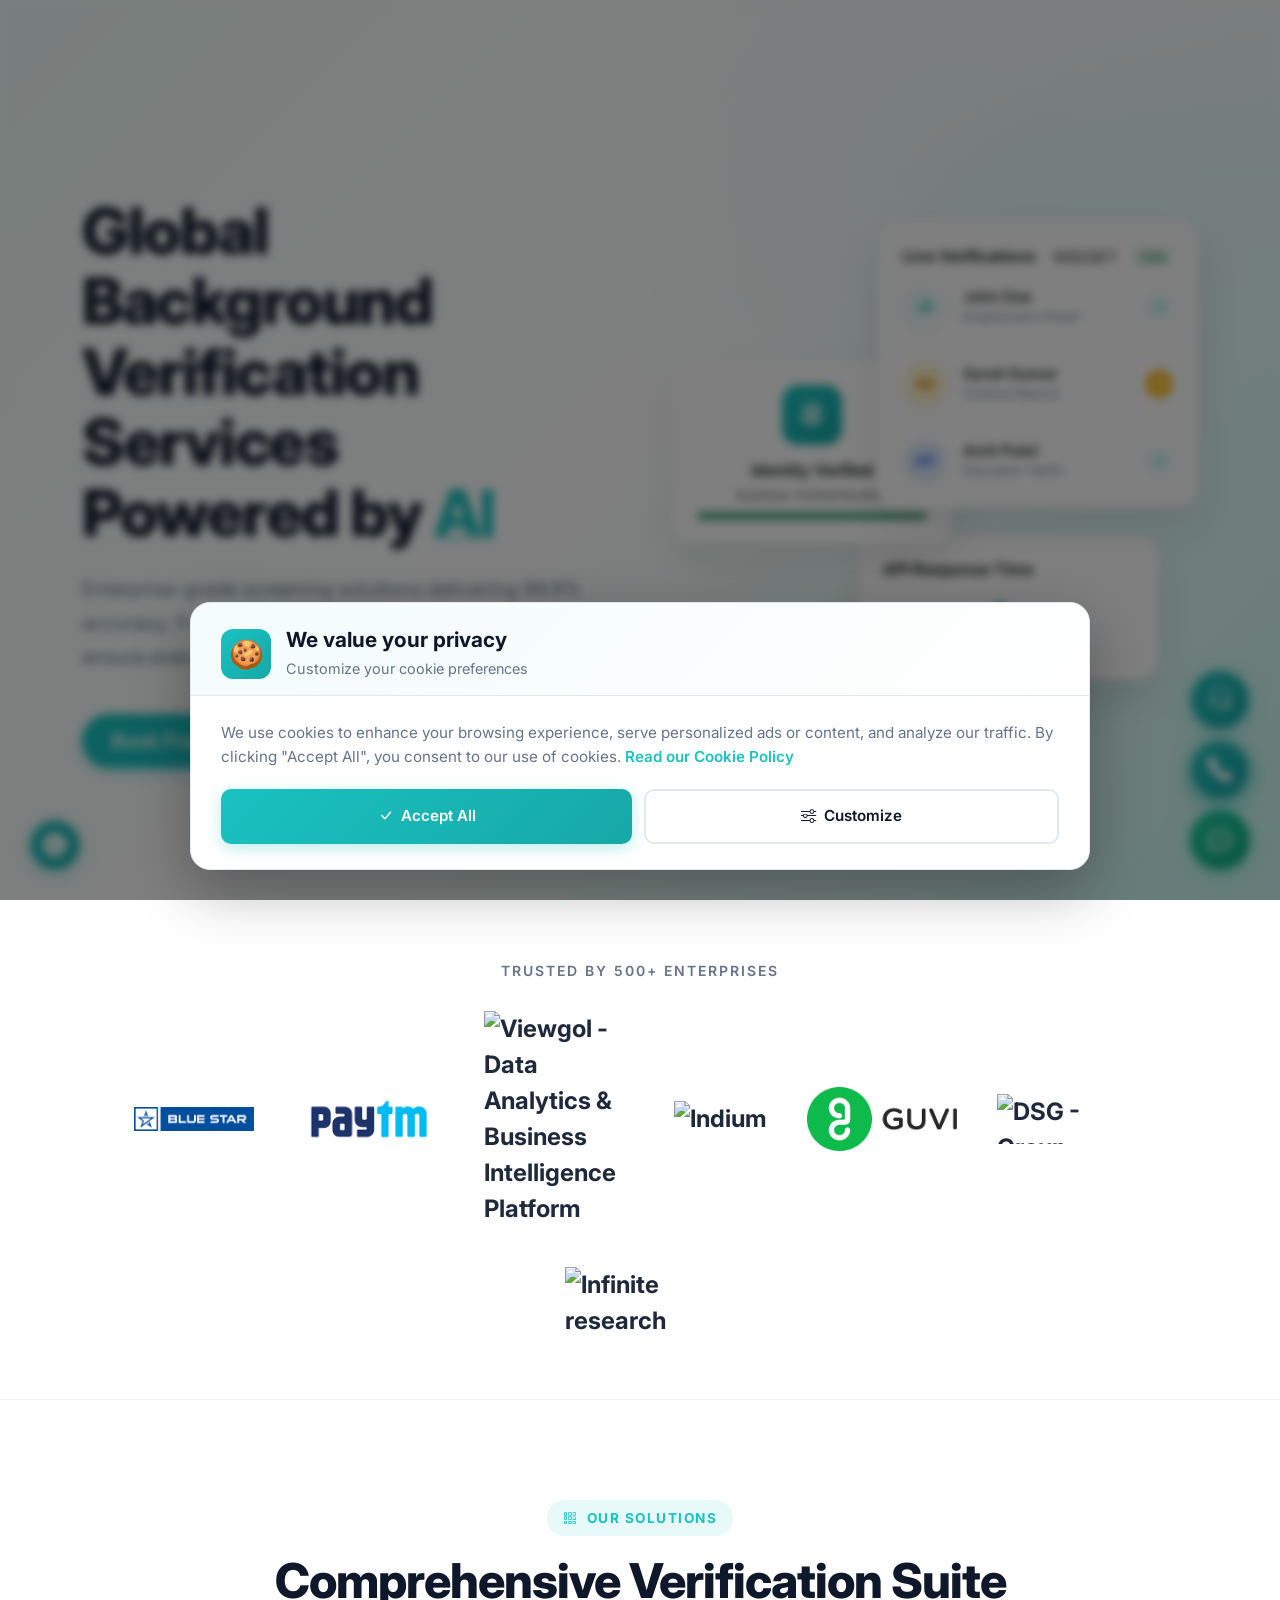
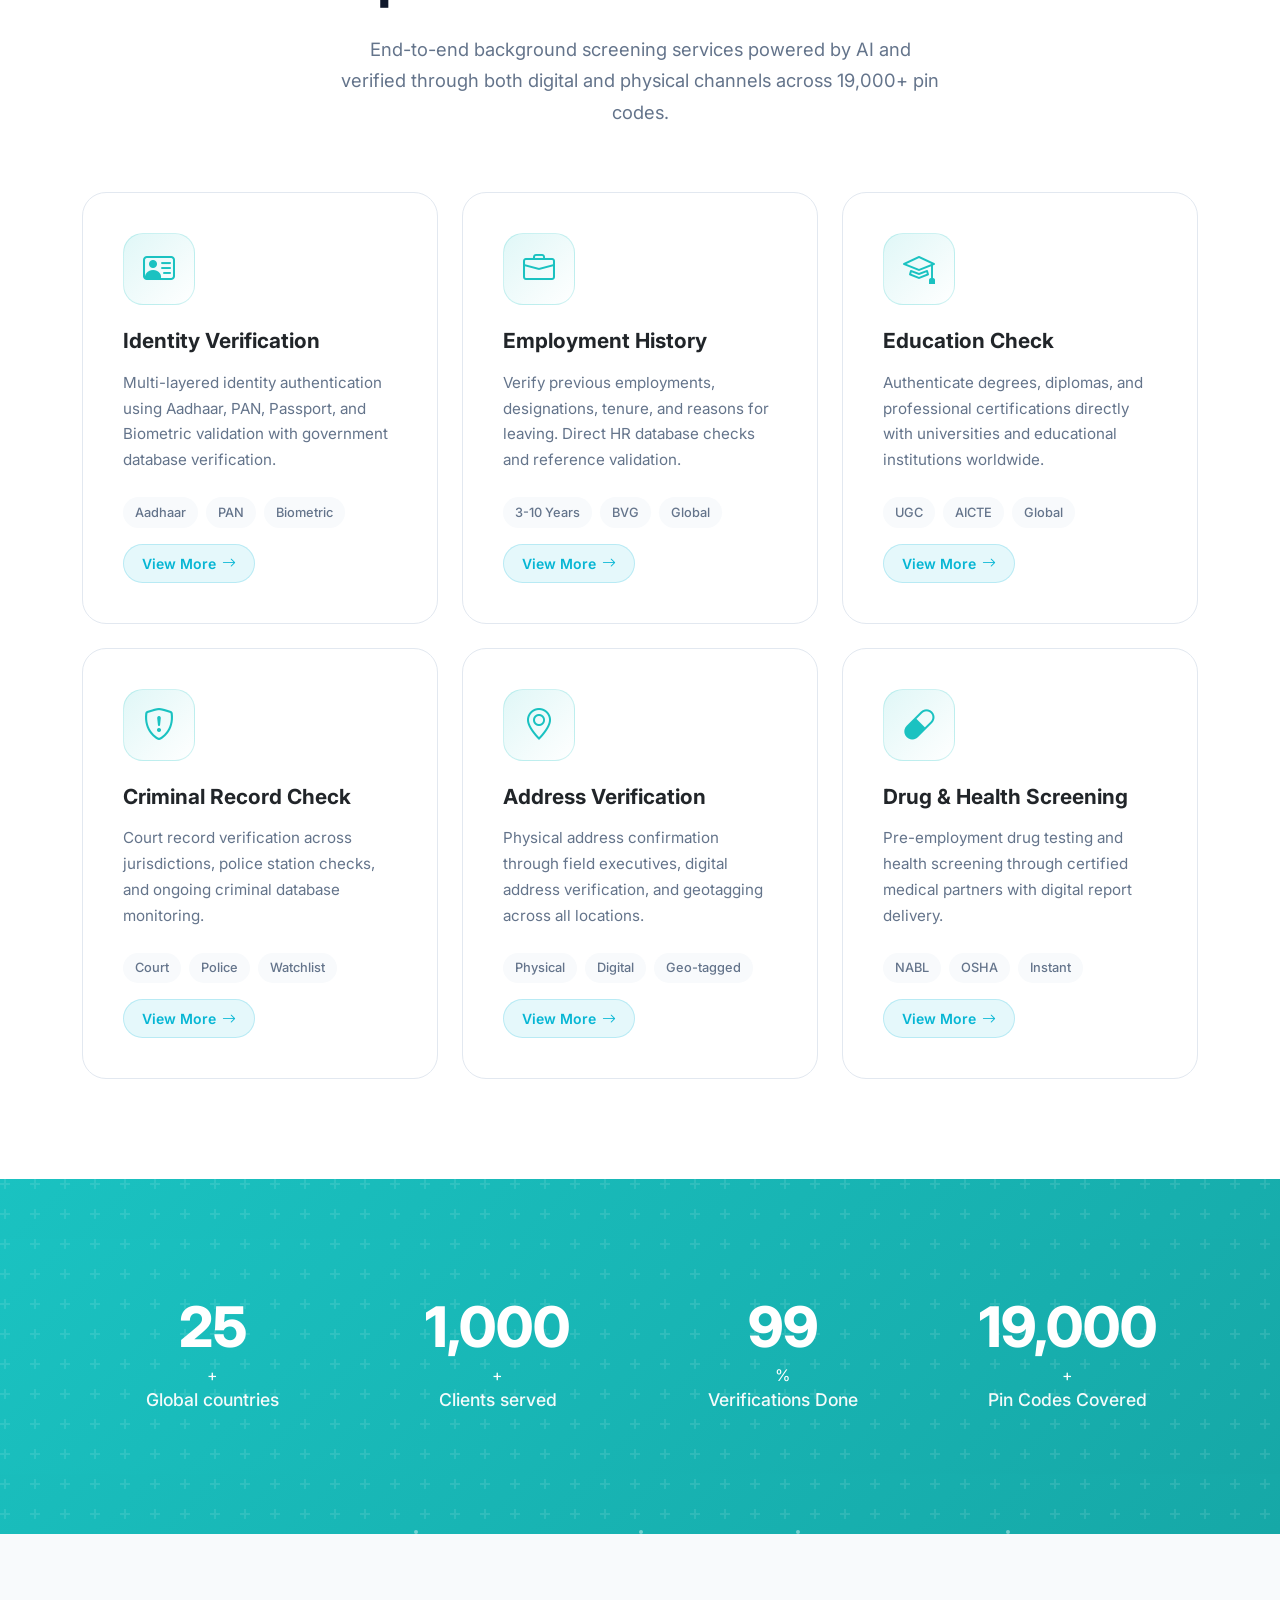
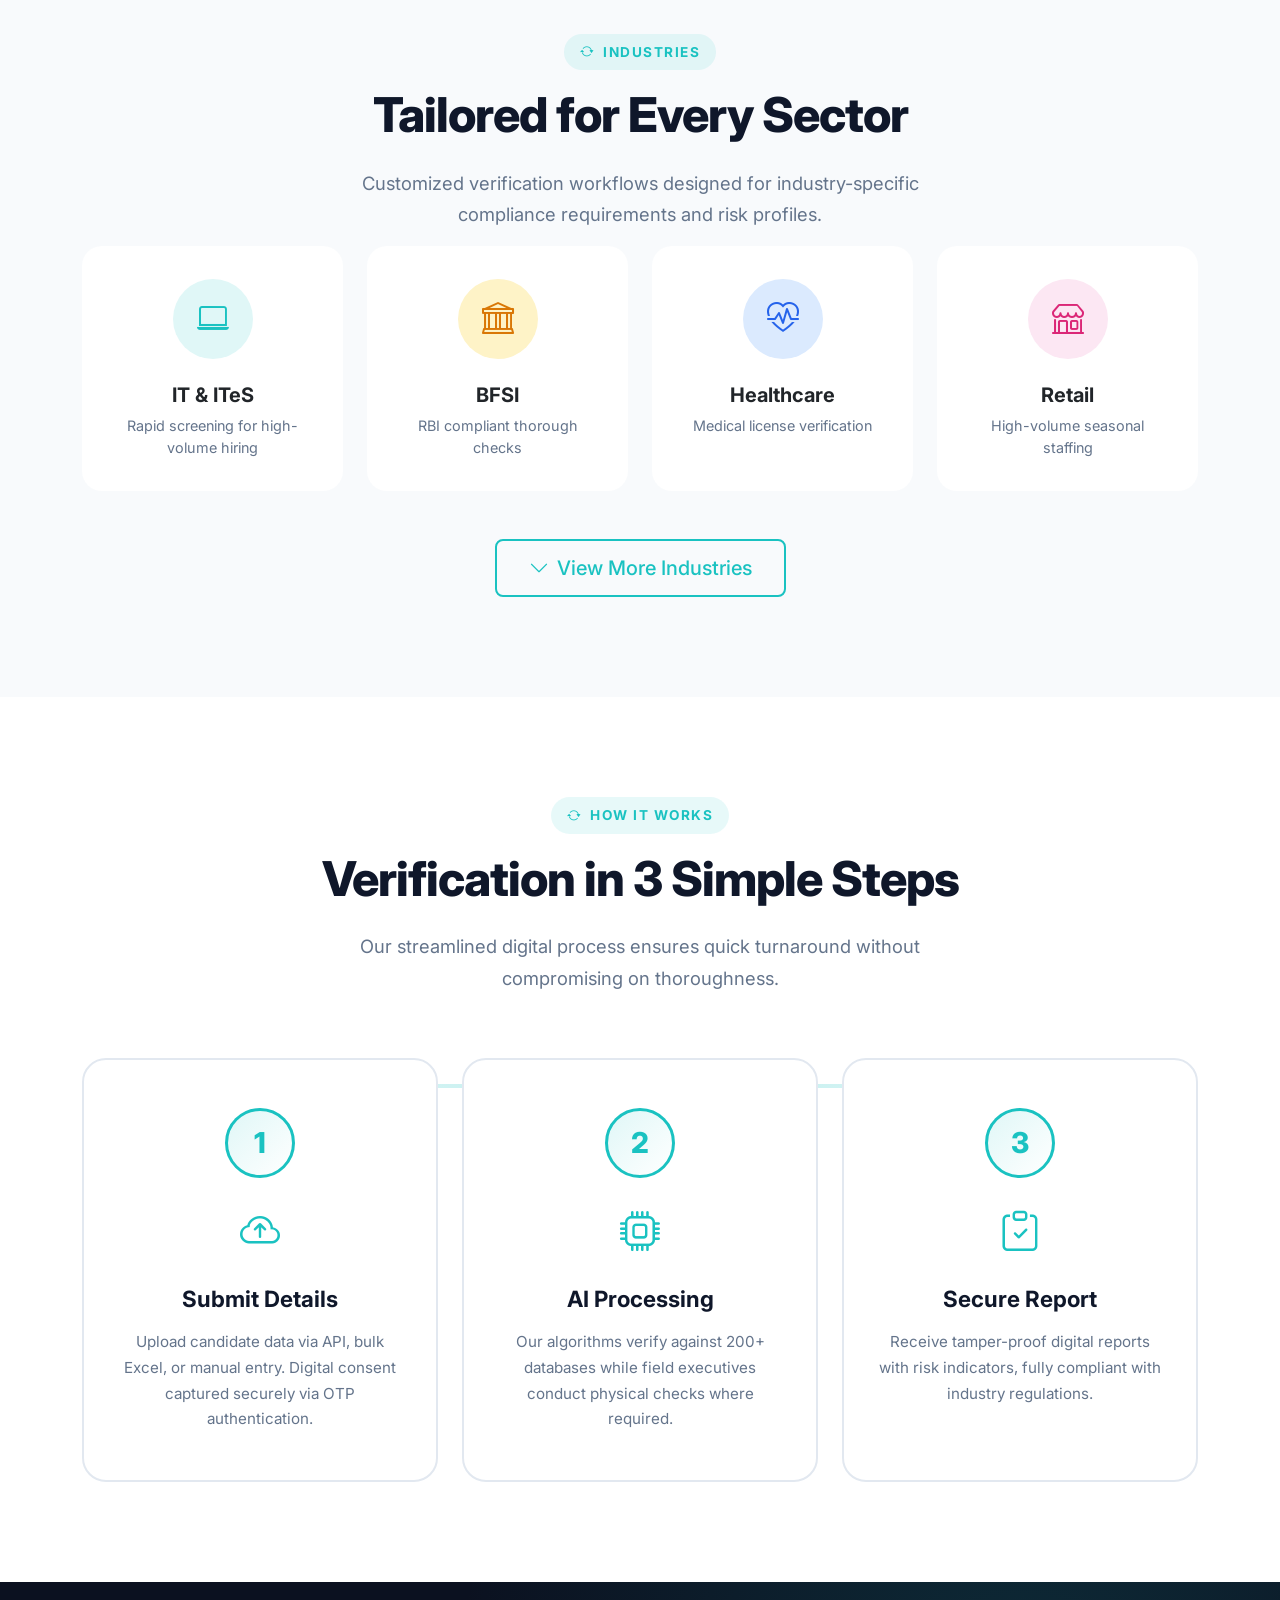
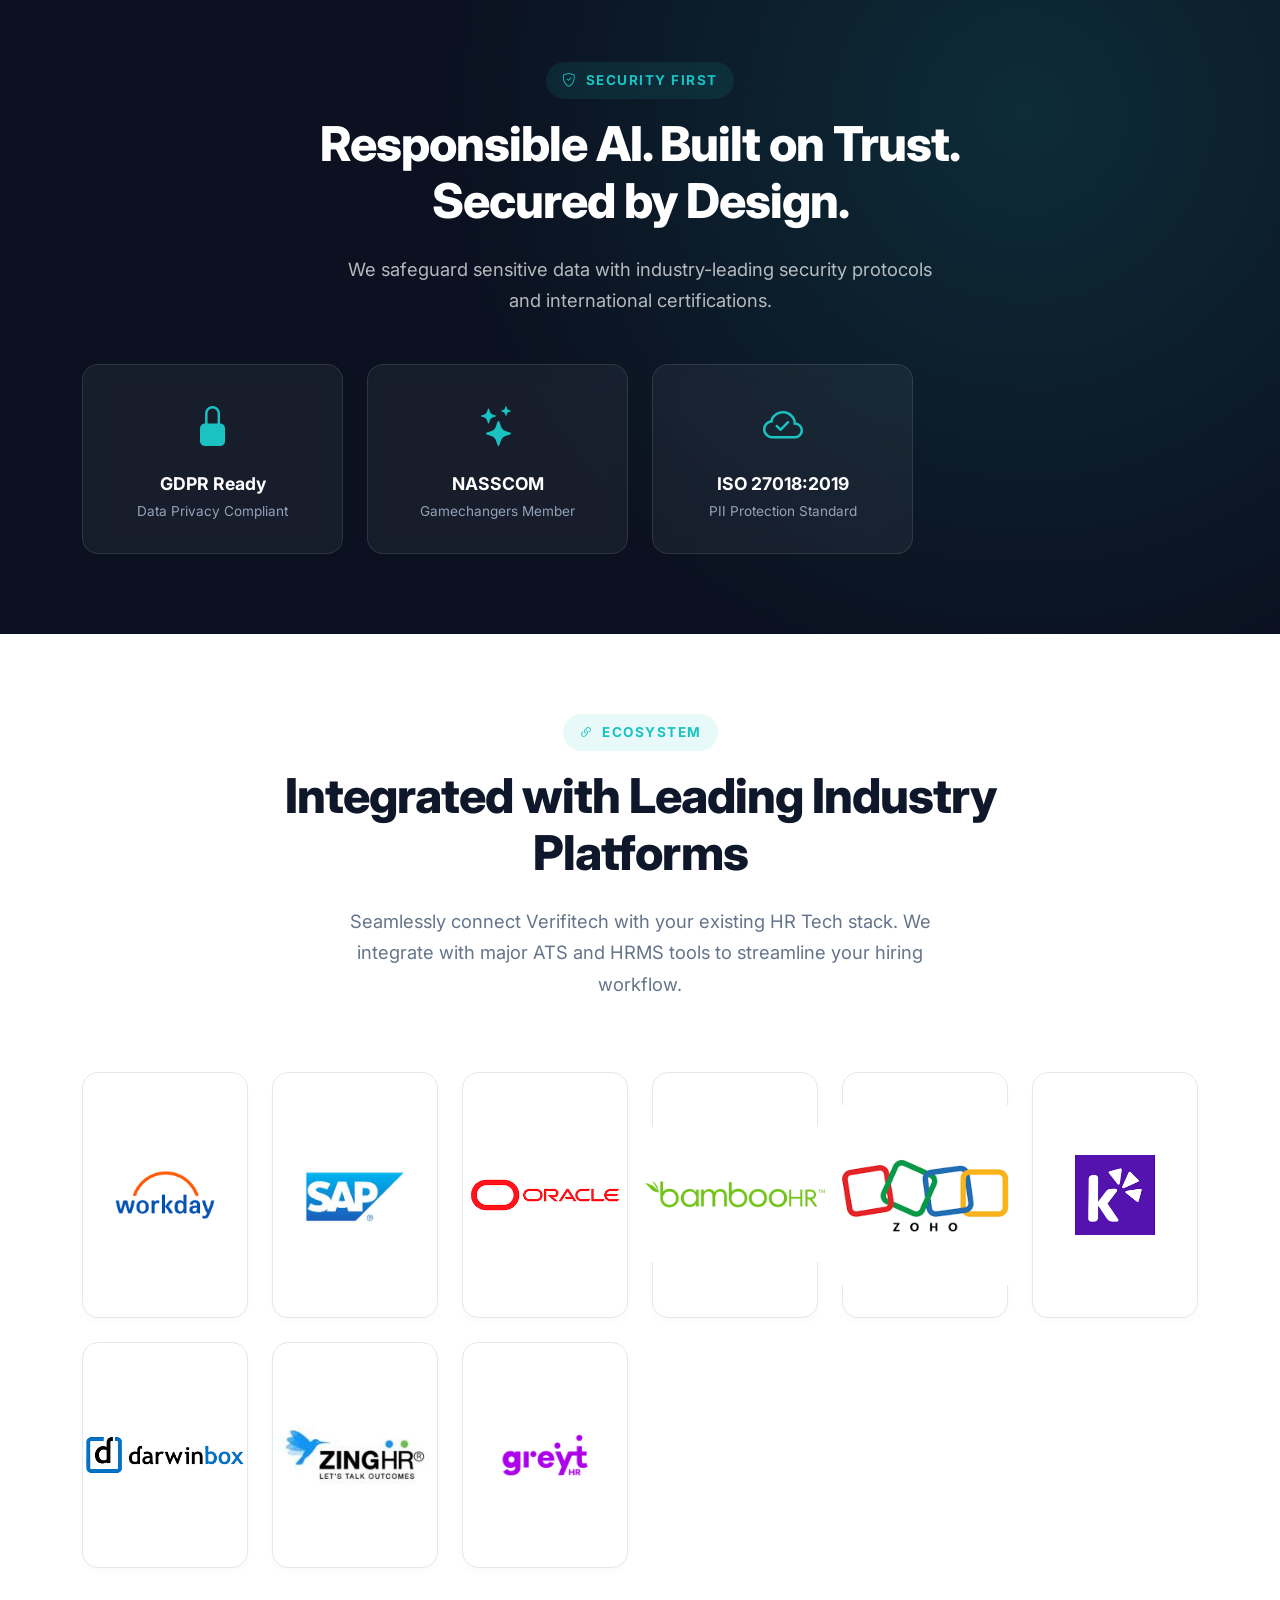
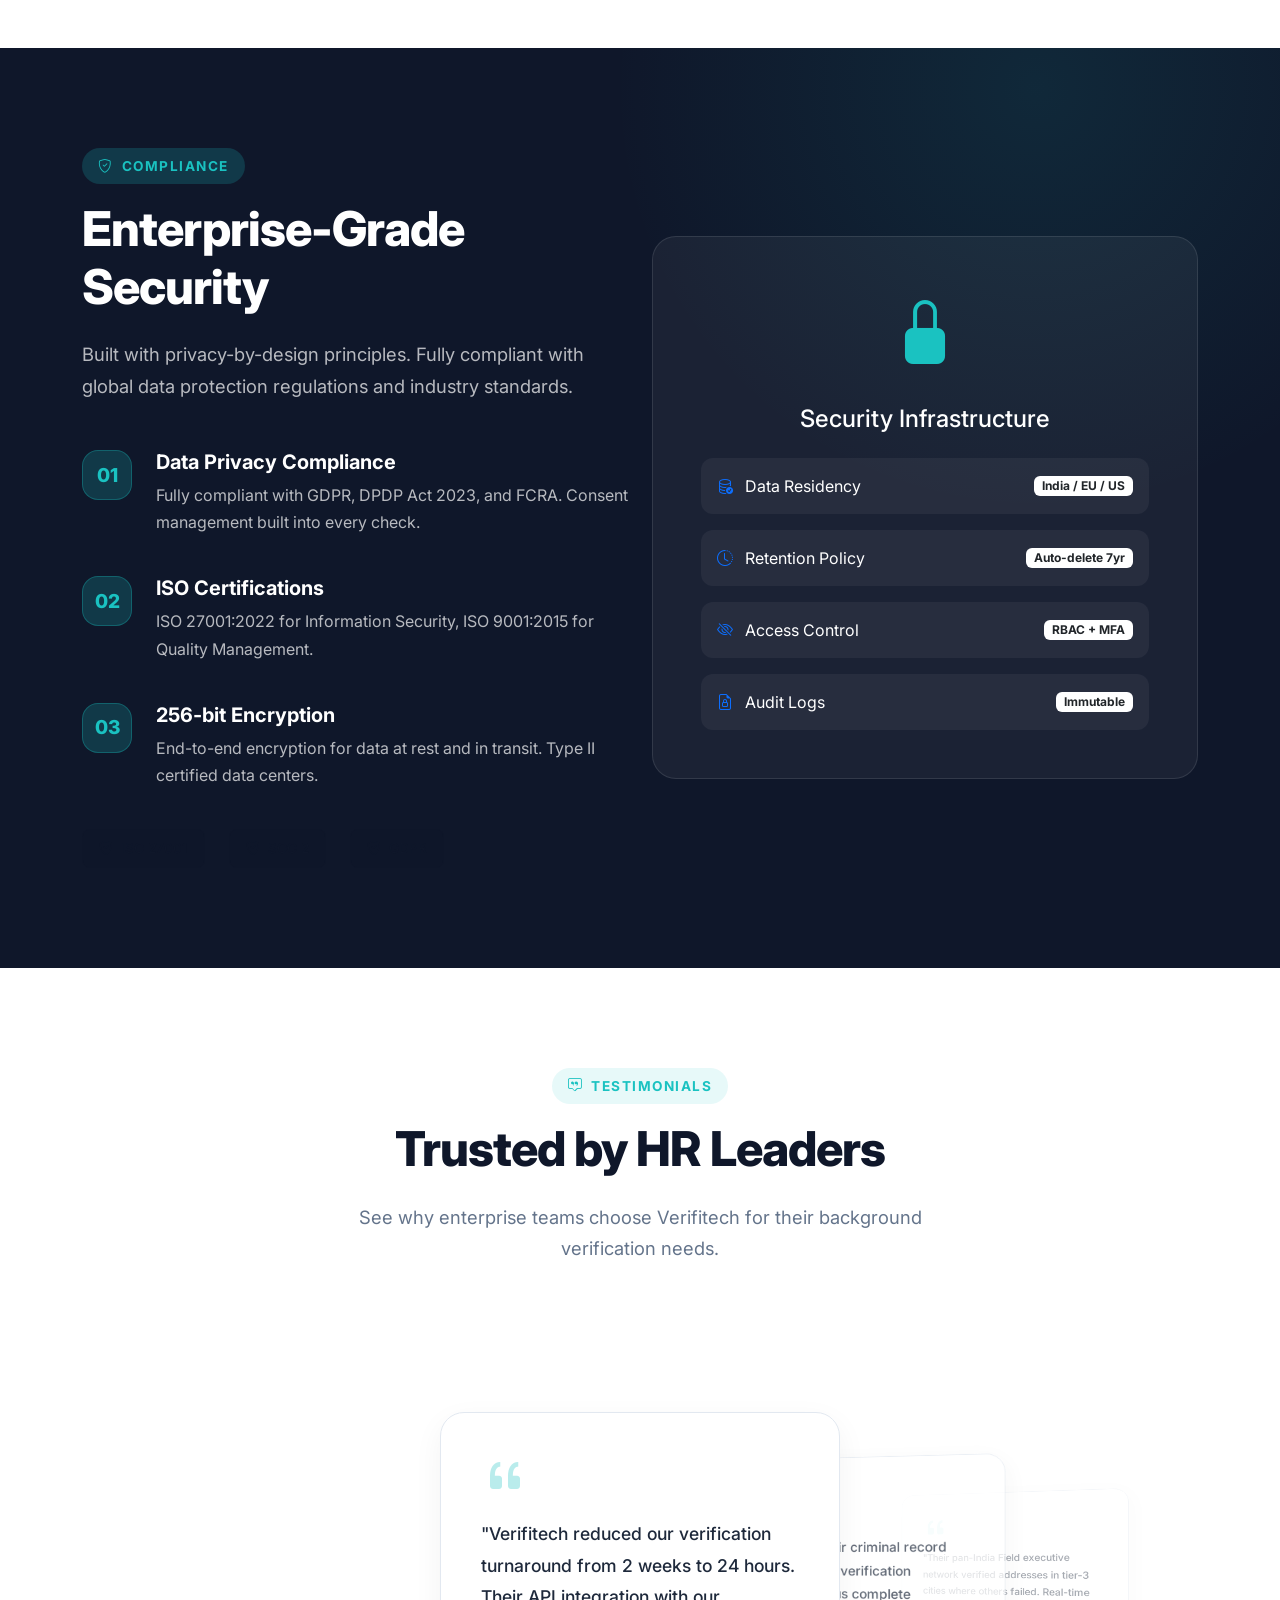
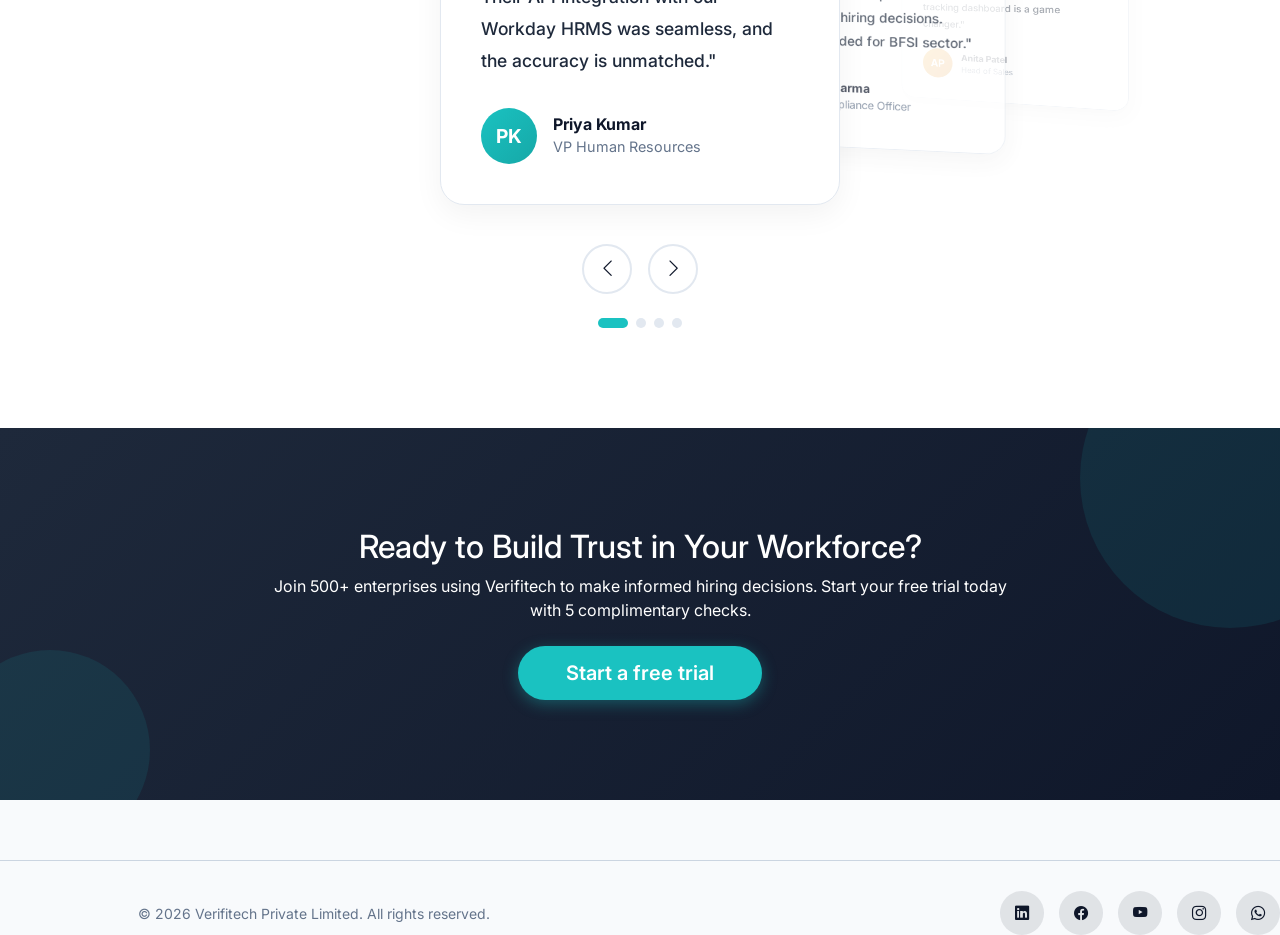
==== index.html @ 38d2398e "Create index.html" ====
<!DOCTYPE html>
<html lang="en">
  <head>
<!-- Open Graph Meta Tags -->
<!-- <meta property="og:title" content="Verifitech | Background Verification & Employee Screening Services">
<meta property="og:description" content="Build trusted teams with Verifitech's enterprise background verification solutions. Fast, accurate, and secure screening services for organizations across industries.">
<meta property="og:url" content="https://www.verifitech.com/">
<meta property="og:type" content="website">
<meta property="og:site_name" content="Verifitech"> -->

<!-- Open Graph Preview Image -->
<meta property="og:image" content="https://wp.verifitech.com/wp-content/uploads/2022/05/verifitech-logo.svg">
<meta property="og:image:secure_url" content="https://wp.verifitech.com/wp-content/uploads/2022/05/verifitech-logo.svg">
<meta property="og:image:alt" content="Verifitech Background Verification and Employee Screening Services">

    <!-- ============================================
     STRUCTURED DATA (Schema.org JSON-LD) — VERIFITECH HOMEPAGE
     Add this block inside <head>...</head>, just before </head>
     ============================================ -->
<script type="application/ld+json">
{
  "@context": "https://schema.org",
  "@graph": [
    {
      "@type": "Organization",
      "@id": "https://www.verifitech.com/#organization",
      "name": "Verifitech Private Limited",
      "alternateName": "Verifitech",
      "url": "https://www.verifitech.com/",
      "logo": {
        "@type": "ImageObject",
        "url": "https://wp.verifitech.com/wp-content/uploads/2022/05/verifitech-logo.svg",
        "width": "512",
        "height": "512",
        "caption": "Verifitech - Background Verification and Employee Screening Services"
      },
      "image": "https://wp.verifitech.com/wp-content/uploads/2022/05/verifitech-logo.svg",
      "description": "AI-powered background verification and screening solutions for enterprises. Fast, accurate, and compliant BGV services across India, USA, UAE, UK, Australia, Singapore, and Ireland.",
      "foundingDate": "2015",
      "slogan": "Build trusted teams with Verifitech",
      "email": "connect@verifitech.com",
      "telephone": "+91-9176663777",
      "sameAs": [
        "https://www.linkedin.com/company/verifitech/",
        "https://www.facebook.com/VerifiTechInfo/",
        "https://m.youtube.com/@verifitechindia4689",
        "https://www.instagram.com/verifitech/reels/",
        "https://wa.me/919176663777"
      ],
      "contactPoint": [
        {
          "@type": "ContactPoint",
          "telephone": "+91-9176663777",
          "contactType": "sales",
          "email": "connect@verifitech.com",
          "areaServed": ["IN", "US", "AE", "GB", "AU", "SG", "IE"],
          "availableLanguage": ["English"],
          "hoursAvailable": {
            "@type": "OpeningHoursSpecification",
            "dayOfWeek": ["Monday", "Tuesday", "Wednesday", "Thursday", "Friday"],
            "opens": "09:00",
            "closes": "18:00"
          }
        },
        {
          "@type": "ContactPoint",
          "telephone": "+91-9176663777",
          "contactType": "customer support",
          "email": "verify@verifitech.com",
          "areaServed": ["IN", "US", "AE", "GB", "AU", "SG", "IE"],
          "availableLanguage": ["English"]
        },
        {
          "@type": "ContactPoint",
          "email": "recruiter@verifitech.email",
          "contactType": "careers",
          "areaServed": ["IN"]
        }
      ],
      "address": {
        "@type": "PostalAddress",
        "addressCountry": "IN",
        "addressRegion": "Tamil Nadu",
        "addressLocality": "Chennai"
      },
      "areaServed": [
        { "@type": "Country", "name": "India", "alternateName": "IN" },
        { "@type": "Country", "name": "United States", "alternateName": "US" },
        { "@type": "Country", "name": "United Arab Emirates", "alternateName": "AE" },
        { "@type": "Country", "name": "United Kingdom", "alternateName": "GB" },
        { "@type": "Country", "name": "Australia", "alternateName": "AU" },
        { "@type": "Country", "name": "Singapore", "alternateName": "SG" },
        { "@type": "Country", "name": "Ireland", "alternateName": "IE" }
      ],
      "hasCredential": [
        "ISO 27001:2022 - Information Security Management",
        "ISO 9001:2015 - Quality Management",
        "ISO 27018:2019 - PII Protection Standard",
        "GDPR Ready - Data Privacy Compliant",
        "NASSCOM Gamechangers Member"
      ],
      "memberOf": {
        "@type": "Organization",
        "name": "NASSCOM Gamechangers"
      },
      "aggregateRating": {
        "@type": "AggregateRating",
        "ratingValue": "4.8",
        "reviewCount": "500",
        "bestRating": "5",
        "worstRating": "1"
      }
    },
    {
      "@type": "WebSite",
      "@id": "https://www.verifitech.com/#website",
      "url": "https://www.verifitech.com/",
      "name": "Verifitech - Enterprise Background Verification Solutions",
      "description": "AI-powered background verification and screening solutions for enterprises. Fast, accurate, and compliant BGV services.",
      "publisher": {
        "@id": "https://www.verifitech.com/#organization"
      },
      "potentialAction": {
        "@type": "SearchAction",
        "target": {
          "@type": "EntryPoint",
          "urlTemplate": "https://www.verifitech.com/?s={search_term_string}"
        },
        "query-input": "required name=search_term_string"
      },
      "inLanguage": "en"
    },
    {
      "@type": "WebPage",
      "@id": "https://www.verifitech.com/#webpage",
      "url": "https://www.verifitech.com/",
      "name": "Verifitech - Enterprise Background Verification Solutions",
      "isPartOf": {
        "@id": "https://www.verifitech.com/#website"
      },
      "about": {
        "@id": "https://www.verifitech.com/#organization"
      },
      "description": "AI-powered background verification and screening solutions for enterprises. Fast, accurate, and compliant BGV services across 19,000+ pin codes.",
      "breadcrumb": {
        "@id": "https://www.verifitech.com/#breadcrumb"
      },
      "inLanguage": "en",
      "primaryImageOfPage": {
        "@type": "ImageObject",
        "url": "https://wp.verifitech.com/wp-content/uploads/2022/05/verifitech-logo.svg"
      }
    },
    {
      "@type": "BreadcrumbList",
      "@id": "https://www.verifitech.com/#breadcrumb",
      "itemListElement": [
        {
          "@type": "ListItem",
          "position": 1,
          "name": "Home",
          "item": "https://www.verifitech.com/"
        }
      ]
    },
    {
      "@type": "ProfessionalService",
      "@id": "https://www.verifitech.com/#service",
      "name": "Background Verification Services",
      "alternateName": "BGV Services",
      "serviceType": "Background Check Services",
      "description": "End-to-end employee background screening services powered by AI and verified through both digital and physical channels across 19,000+ pin codes in India and 25+ countries globally. Includes identity verification, employment verification, education verification, criminal record checks, address verification, and drug & health screening.",
      "provider": {
        "@id": "https://www.verifitech.com/#organization"
      },
      "areaServed": [
        { "@type": "Country", "name": "India" },
        { "@type": "Country", "name": "United States" },
        { "@type": "Country", "name": "United Arab Emirates" },
        { "@type": "Country", "name": "United Kingdom" },
        { "@type": "Country", "name": "Australia" },
        { "@type": "Country", "name": "Singapore" },
        { "@type": "Country", "name": "Ireland" }
      ],
      "hasOfferCatalog": {
        "@type": "OfferCatalog",
        "name": "Background Verification Services",
        "itemListElement": [
          {
            "@type": "Offer",
            "itemOffered": {
              "@type": "Service",
              "name": "Identity Verification",
              "description": "Multi-layered identity authentication using Aadhaar, PAN, Passport, and Biometric validation with government database verification.",
              "url": "https://www.verifitech.com/checks/id-verification"
            }
          },
          {
            "@type": "Offer",
            "itemOffered": {
              "@type": "Service",
              "name": "Employment History Verification",
              "description": "Verify previous employments, designations, tenure, and reasons for leaving. Direct HR database checks and reference validation.",
              "url": "https://www.verifitech.com/checks/employment"
            }
          },
          {
            "@type": "Offer",
            "itemOffered": {
              "@type": "Service",
              "name": "Education Check",
              "description": "Authenticate degrees, diplomas, and professional certifications directly with universities and educational institutions worldwide.",
              "url": "https://www.verifitech.com/checks/education-check"
            }
          },
          {
            "@type": "Offer",
            "itemOffered": {
              "@type": "Service",
              "name": "Criminal Record Check",
              "description": "Court record verification across jurisdictions, police station checks, and ongoing criminal database monitoring.",
              "url": "https://www.verifitech.com/checks/police-clearance"
            }
          },
          {
            "@type": "Offer",
            "itemOffered": {
              "@type": "Service",
              "name": "Address Verification",
              "description": "Physical address confirmation through field executives, digital address verification, and geotagging across all locations.",
              "url": "https://www.verifitech.com/checks/address-verification"
            }
          },
          {
            "@type": "Offer",
            "itemOffered": {
              "@type": "Service",
              "name": "Drug & Health Screening",
              "description": "Pre-employment drug testing and health screening through certified medical partners with digital report delivery.",
              "url": "https://www.verifitech.com/checks/drug-test"
            }
          }
        ]
      },
      "offers": {
        "@type": "Offer",
        "availability": "https://schema.org/InStock",
        "priceSpecification": {
          "@type": "PriceSpecification",
          "priceCurrency": "INR",
          "description": "Custom pricing based on verification package and volume"
        }
      }
    },
    {
      "@type": "FAQPage",
      "@id": "https://www.verifitech.com/#faqpage",
      "mainEntity": [
        {
          "@type": "Question",
          "name": "What is background verification and why is it important for enterprises?",
          "acceptedAnswer": {
            "@type": "Answer",
            "text": "Background verification (BGV) is the process of authenticating a candidate's identity, employment history, education credentials, criminal records, and address before onboarding. For enterprises, BGV is critical to mitigate hiring risks, ensure workplace safety, comply with industry regulations (like RBI for BFSI), and protect company reputation. Verifitech delivers 99.9% accuracy with 24-hour turnaround across 19,000+ pin codes in India and 25+ countries globally."
          }
        },
        {
          "@type": "Question",
          "name": "How long does a background check take with Verifitech?",
          "acceptedAnswer": {
            "@type": "Answer",
            "text": "Verifitech's AI-powered verification engine delivers most background checks within 24 hours. Identity verification via Aadhaar/PAN/biometric is instant. Employment verification typically takes 3-10 days depending on previous employer response time. Education verification with universities worldwide takes 5-7 business days. Address verification via field executives across 19,000+ pin codes takes 24-48 hours. Criminal record checks across jurisdictions take 7-10 business days."
          }
        },
        {
          "@type": "Question",
          "name": "Which countries does Verifitech serve?",
          "acceptedAnswer": {
            "@type": "Answer",
            "text": "Verifitech serves enterprises in 25+ countries including India, USA, UAE, UK, Australia, Singapore, and Ireland. Our platform supports country-specific compliance requirements like GDPR for Europe, DPDP Act 2023 for India, and FCRA for the United States."
          }
        },
        {
          "@type": "Question",
          "name": "Is Verifitech compliant with data privacy regulations like GDPR and DPDP Act?",
          "acceptedAnswer": {
            "@type": "Answer",
            "text": "Yes. Verifitech is GDPR Ready, ISO 27001:2022 certified, ISO 27018:2019 certified for PII Protection, ISO 9001:2015 certified for Quality Management, and a NASSCOM Gamechangers Member. We comply with GDPR, DPDP Act 2023, and FCRA. All data is protected with 256-bit encryption, RBAC access control, MFA, immutable audit logs, and auto-delete retention policy. Consent management is built into every check via OTP authentication."
          }
        },
        {
          "@type": "Question",
          "name": "Does Verifitech integrate with HRMS and ATS platforms?",
          "acceptedAnswer": {
            "@type": "Answer",
            "text": "Yes. Verifitech integrates seamlessly with leading HR Tech platforms including Workday, SAP, Oracle, BambooHR, Zoho, and Keka. We provide RESTful APIs with JSON payloads, webhook support for real-time verification status updates, and SDKs. Bank-grade security is maintained with 256-bit encryption, OAuth 2.0, and SOC 2 Type II compliance."
          }
        },
        {
          "@type": "Question",
          "name": "What types of background checks does Verifitech offer?",
          "acceptedAnswer": {
            "@type": "Answer",
            "text": "Verifitech offers comprehensive background screening including: Identity Verification (Aadhaar, PAN, Passport, Biometric), Employment History Verification, Education Check, Criminal Record Check (Court, Police, Watchlist), Address Verification (Physical, Digital, Geo-tagged), Drug & Health Screening, Credit Check, Global Database Verification, Reference Check, Gap Check, Social Media Verification, Police Clearance, DIN Verification, Directorship Check, Vendor Due Diligence, and Passport Verification."
          }
        },
        {
          "@type": "Question",
          "name": "How accurate is Verifitech's background verification?",
          "acceptedAnswer": {
            "@type": "Answer",
            "text": "Verifitech delivers 99.9% accuracy across all verification checks. Our AI-powered algorithms verify against 200+ databases while field executives conduct physical checks where required. We serve 1000+ clients including enterprises like Blue Star, Paytm, Viewgol, Indium, GUVI, DS Group, and Infiniti Research."
          }
        },
        {
          "@type": "Question",
          "name": "How can I get started with Verifitech's background verification services?",
          "acceptedAnswer": {
            "@type": "Answer",
            "text": "You can get started by booking a free demo at https://www.verifitech.com/Demo/booking.html or start a free trial with 5 complimentary checks at https://www.verifitech.com/tools/FreeTrail.html. For sales enquiries, contact us at +91-9176663777 or email connect@verifitech.com. Our team will reach out within 24 hours."
          }
        }
      ]
    },
    {
      "@type": "HowTo",
      "name": "How Verifitech Background Verification Works in 3 Simple Steps",
      "description": "Verifitech's streamlined digital verification process ensures quick turnaround without compromising on thoroughness.",
      "step": [
        {
          "@type": "HowToStep",
          "position": 1,
          "name": "Submit Details",
          "text": "Upload candidate data via API, bulk Excel, or manual entry. Digital consent captured securely via OTP authentication."
        },
        {
          "@type": "HowToStep",
          "position": 2,
          "name": "AI Processing",
          "text": "Our algorithms verify against 200+ databases while field executives conduct physical checks where required."
        },
        {
          "@type": "HowToStep",
          "position": 3,
          "name": "Secure Report",
          "text": "Receive tamper-proof digital reports with risk indicators, fully compliant with industry regulations."
        }
      ],
      "totalTime": "PT24H"
    }
  ]
}
</script>


<!-- Canonical URL -->
<link rel="canonical" href="https://www.verifitech.com/" />

<!-- Hreflang - Country/Language Variants (India, USA, UAE, UK, Australia, Singapore, Ireland) -->
<link rel="alternate" hreflang="en-IN" href="https://www.verifitech.com/index" />
<link rel="alternate" hreflang="en-US" href="https://www.verifitech.com/countries/usa" />
<link rel="alternate" hreflang="en-AE" href="https://www.verifitech.com/countries/UAE" />
<link rel="alternate" hreflang="en-GB" href="https://www.verifitech.com/countries/uk" />
<link rel="alternate" hreflang="en-AU" href="https://www.verifitech.com/countries/aus" />
<link rel="alternate" hreflang="en-SG" href="https://www.verifitech.com/countries/singapore" />
<link rel="alternate" hreflang="en-IE" href="https://www.verifitech.com/countries/Ireland" />
<link rel="alternate" hreflang="x-default" href="https://www.verifitech.com/index" /><meta name="google-site-verification" content="qqxquWCzQgLYOlZc88RiasDhWa4XZD67j8_z8tuH74Y" />

    <!-- Google Tag Manager -->
<script>(function(w,d,s,l,i){w[l]=w[l]||[];w[l].push({'gtm.start':
new Date().getTime(),event:'gtm.js'});var f=d.getElementsByTagName(s)[0],
j=d.createElement(s),dl=l!='dataLayer'?'&l='+l:'';j.async=true;j.src=
'https://www.googletagmanager.com/gtm.js?id='+i+dl;f.parentNode.insertBefore(j,f);
})(window,document,'script','dataLayer','GTM-WLJ5C8CJ');</script>
<!-- End Google Tag Manager -->

    <meta charset="UTF-8" />
    <meta name="viewport" content="width=device-width, initial-scale=1.0" />

    <!-- Open Graph Meta Tags -->
<!-- <meta property="og:title" content="Verifitech | Background Verification & Employee Screening Services">
<meta property="og:description" content="Build trusted teams with Verifitech's enterprise background verification solutions. Fast, accurate, and secure screening services for organizations across industries.">
<meta property="og:url" content="https://www.verifitech.com/">
<meta property="og:type" content="website">
<meta property="og:site_name" content="Verifitech"> -->

<!-- Open Graph Image
<meta property="og:image" content="https://raw.githubusercontent.com/divamarketingvt-droid/backend-vtech/42ed58334ac17c4513e306908f92bc8a71ee6381/public/verifitechnew1%20(1).svg">
<meta property="og:image:secure_url" content="https://raw.githubusercontent.com/divamarketingvt-droid/backend-vtech/42ed58334ac17c4513e306908f92bc8a71ee6381/public/verifitechnew1%20(1).svg">
<meta property="og:image:type" content="image/svg+xml">
<meta property="og:image:alt" content="Verifitech - Background Verification Solutions">-->
    
    <!-- Favicon -->
<link rel="icon" href="/favicon.ico" type="image/x-icon">

<!-- PNG favicon -->
<link rel="icon" type="image/png" sizes="32x32" href="/favicon-32x32.png">

<!-- Apple/iPhone -->
<link rel="apple-touch-icon" sizes="180x180" href="/apple-touch-icon.png">
    <title>Verifitech - Enterprise Background Verification Solutions</title>
    <meta
      name="description"
      content="AI-powered background verification and screening solutions for enterprises. Fast, accurate, and compliant BGV services."
    />

    <!-- Bootstrap 5 -->
    <link
      href="https://cdn.jsdelivr.net/npm/bootstrap@5.3.2/dist/css/bootstrap.min.css"
      rel="stylesheet"
    />
    <!-- Bootstrap Icons -->
    <link
      rel="stylesheet"
      href="https://cdn.jsdelivr.net/npm/bootstrap-icons@1.11.1/font/bootstrap-icons.css"
    />
    <!-- Google Fonts - Inter -->
    <link
      href="https://fonts.googleapis.com/css2?family=Inter:wght@300;400;500;600;700;800&display=swap"
      rel="stylesheet"
    />
    <!-- Font Awesome 6 -->
    <link rel="stylesheet" href="https://cdnjs.cloudflare.com/ajax/libs/font-awesome/6.4.0/css/all.min.css">
    <!-- GSAP & ScrollTrigger -->
    <script src="https://cdnjs.cloudflare.com/ajax/libs/gsap/3.12.2/gsap.min.js"></script>
    <script src="https://cdnjs.cloudflare.com/ajax/libs/gsap/3.12.2/ScrollTrigger.min.js"></script>

    <style>
    :root {
  --primary: #1ac2c1;
  --primary-dark: #16a8a7;
  --primary-light: #e0f7f7;
  --dark: #0f172a;
  --navy: #1e293b;
  --gray: #64748b;
  --light-gray: #f8fafc;
  --white: #ffffff;
  --gradient-start: #f0fdfa;
  --gradient-end: #ccfbf1;
}

* {
  margin: 0;
  padding: 0;
  box-sizing: border-box;
}

html {
  scroll-behavior: smooth;
}

body {
  font-family: 'Inter', sans-serif;
  background-color: var(--light-gray);
  overflow-x: hidden;
}
      /* Button - Fixed Visibility */
      .btn-primary-custom {
        background: var(--primary) !important;
        color: white !important;
        border: none;
        padding: 0.75rem 1.8rem;
        border-radius: 50px;
        font-weight: 600;
        transition: all 0.3s ease;
        box-shadow: 0 4px 15px rgba(26, 194, 193, 0.35);
        display: inline-flex;
        align-items: center;
        justify-content: center;
        text-decoration: none;
      }

      .btn-primary-custom:hover {
        background: var(--primary-dark) !important;
        transform: translateY(-2px);
        box-shadow: 0 8px 25px rgba(26, 194, 193, 0.45);
        color: white !important;
      }
/* ============================================
   Z-INDEX FIXES
   ============================================ */

.navbar {
  z-index: 1050;
}

.dropdown-menu {
  z-index: 1060;
  position: absolute;
}

.dropdown-item {
  position: relative;
  z-index: 1061;
}

.industry-hero {
  position: relative;
  z-index: 1;
}

/* ============================================
   NAVBAR & NAVIGATION STYLES
   ============================================ */

.navbar {
  padding: 0;
  transition: all 0.3s cubic-bezier(0.4, 0, 0.2, 1);
  background: rgba(255, 255, 255, 0.98);
  backdrop-filter: blur(12px);
  border-bottom: 1px solid rgba(0, 0, 0, 0.05);
  height: 80px;
}

.navbar.scrolled {
  box-shadow: 0 4px 30px rgba(0, 0, 0, 0.08);
}

.navbar-collapse {
  background: rgba(255, 255, 255, 0.98);
  backdrop-filter: blur(12px);
  border-radius: 12px;
  padding: 1rem;
  margin-top: 0.5rem;
  box-shadow: 0 20px 50px rgba(0, 0, 0, 0.15);
}

@media (min-width: 992px) {
  .navbar-collapse {
    background: transparent;
    backdrop-filter: none;
    padding: 0;
    margin-top: 0;
    box-shadow: none;
  }
}
.btn-support {
  display: inline-flex;
  align-items: center;
  justify-content: center;
  width: 40px;
  height: 40px;
  border-radius: 50%;
  color: var(--nav-link-color, #333);
  background: transparent;
  border: 1px solid rgba(0,0,0,0.15);
  transition: all 0.3s ease;
  font-size: 1.15rem;
  text-decoration: none;
}

.btn-support:hover {
  color: #fff;
  background: var(--primary-color, #2563eb);
  border-color: var(--primary-color, #2563eb);
}
.navbar-brand {
  font-weight: 800;
  font-size: 1.8rem;
  color: var(--dark);
  letter-spacing: -0.5px;
  display: flex;
  flex-direction: column;
  line-height: 1.1;
  transition: color 0.3s;
}

.navbar-brand img {
  /* height: 55%;
  width: 200px; */
  object-fit: contain;
  display: block;
}

.navbar-brand span {
  color: var(--primary);
}

.brand-tagline {
  font-size: 0.65rem;
  font-weight: 500;
  color: var(--gray);
  letter-spacing: 1px;
  text-transform: uppercase;
  margin-top: 2px;
}

.nav-link {
  font-weight: 600;
  color: var(--navy);
  margin: 0 0.6rem;
  position: relative;
  font-size: 0.9rem;
  transition: all 0.3s ease;
  padding: 2rem 0.5rem !important;
  display: flex;
  align-items: center;
  gap: 4px;
}

.nav-link:hover {
  color: var(--primary);
}

/* ============================================
   DROPDOWN MENU STYLES
   ============================================ */

.dropdown-menu {
  border: none;
  box-shadow: 0 20px 50px rgba(0, 0, 0, 0.15);
  border-radius: 12px;
  padding: 1rem;
  margin-top: 0.5rem;
  min-width: 280px;
  border-top: 3px solid var(--primary);
  transition: all 0.3s ease;
}

.dropdown-menu.mega-menu {
  min-width: 600px;
  padding: 1.5rem;
}

.dropdown-item {
  padding: 0.6rem 1rem;
  border-radius: 8px;
  font-size: 0.9rem;
  font-weight: 500;
  color: var(--navy);
  transition: all 0.3s ease;
  display: flex;
  align-items: center;
  gap: 10px;
}

.dropdown-item:hover {
  background: var(--primary-light);
  color: var(--primary);
  transform: translateX(5px);
}

.dropdown-item i {
  font-size: 1.1rem;
  color: var(--primary);
  transition: color 0.3s;
}

.dropdown-header {
  font-size: 0.75rem;
  font-weight: 700;
  text-transform: uppercase;
  letter-spacing: 1px;
  color: var(--primary);
  margin-bottom: 0.5rem;
  padding: 0.5rem 1rem;
}

.dropdown-divider {
  margin: 0.8rem 0;
  opacity: 0.1;
}

/* ============================================
   BUTTON STYLES
   ============================================ */

.btn-primary-custom {
  background: var(--primary) !important;
  color: white !important;
  border: none;
  padding: 0.75rem 1.8rem;
  border-radius: 50px;
  font-weight: 600;
  transition: all 0.3s ease;
  box-shadow: 0 4px 15px rgba(26, 194, 193, 0.35);
  display: inline-flex;
  align-items: center;
  justify-content: center;
  text-decoration: none;
}

.btn-primary-custom:hover {
  background: var(--primary-dark) !important;
  transform: translateY(-2px);
  box-shadow: 0 8px 25px rgba(26, 194, 193, 0.45);
  color: white !important;
}

.btn-outline-custom {
  border: 2px solid #e2e8f0;
  color: var(--navy);
  background: white;
  padding: 0.75rem 1.8rem;
  border-radius: 50px;
  font-weight: 600;
  transition: all 0.3s ease;
  text-decoration: none;
}

.btn-outline-custom:hover {
  border-color: var(--primary);
  color: var(--primary);
  transform: translateY(-2px);
}

.btn-sales {
  background: var(--primary);
  color: white !important;
  border: none;
  padding: 0.6rem 1.5rem;
  border-radius: 6px;
  font-weight: 600;
  font-size: 0.9rem;
  transition: all 0.3s ease;
  white-space: nowrap;
  margin-left: 1rem;
  box-shadow: 0 4px 15px rgba(26, 194, 193, 0.3);
}

.btn-sales:hover {
  background: var(--primary-dark);
  transform: translateY(-2px);
  box-shadow: 0 8px 25px rgba(26, 194, 193, 0.4);
}

.btn-login {
  background-color: #ffffff !important;
  color: #00bfa5 !important;
  border: 1px solid #00bfa5 !important;
  box-shadow: 0 2px 8px rgba(0, 191, 165, 0.3) !important;
  padding: 8px 24px;
  border-radius: 6px;
  font-weight: 500;
  text-decoration: none;
  transition: all 0.3s ease;
  margin: 12px;
}

.btn-login:hover {
  background-color: #00bfa5 !important;
  color: #ffffff !important;
  box-shadow: 0 4px 12px rgba(0, 191, 165, 0.4) !important;
  transform: translateY(-1px);
}

/* ============================================
   COUNTRY SELECTOR
   ============================================ */

.country-selector {
  display: flex;
  align-items: center;
  gap: 6px;
  padding: 0.5rem;
  border-radius: 6px;
  border: 1px solid #e2e8f0;
  font-size: 0.85rem;
  font-weight: 600;
  color: var(--navy);
  cursor: pointer;
  transition: all 0.3s ease;
  margin-left: 1rem;
}

.country-selector:hover {
  border-color: var(--primary);
  color: var(--primary);
}

.country-selector.dropdown-toggle::after {
  display: none !important;
  content: none !important;
  border: none !important;
}

.country-selector i.bi-chevron-down {
  font-size: 0.7rem;
  color: var(--navy);
  transition: transform 0.3s ease;
}

.country-selector:hover i.bi-chevron-down {
  color: var(--primary);
}

.country-selector[aria-expanded="true"] i.bi-chevron-down {
  transform: rotate(180deg);
}

.country-flag {
  font-size: 1.2rem;
}
      
    

/* ============================================
   HERO SECTION
   ============================================ */

.hero {
  padding: 140px 0 100px;
  background: linear-gradient(
    135deg,
    var(--gradient-start) 0%,
    white 50%,
    var(--gradient-end) 100%
  );
  position: relative;
  overflow: hidden;
  min-height: 100vh;
  display: flex;
  align-items: center;
}

.hero::before {
  content: "";
  position: absolute;
  top: -20%;
  right: -10%;
  width: 800px;
  height: 800px;
  background: radial-gradient(
    circle,
    rgba(26, 194, 193, 0.08) 0%,
    transparent 70%
  );
  border-radius: 50%;
  animation: pulse 4s ease-in-out infinite;
}

@keyframes pulse {
  0%, 100% {
    transform: scale(1);
    opacity: 0.5;
  }
  50% {
    transform: scale(1.1);
    opacity: 0.8;
  }
}

.hero-content {
  position: relative;
  z-index: 2;
}

.hero h1 {
  font-size: 4rem;
  font-weight: 800;
  line-height: 1.1;
  margin-bottom: 1.5rem;
  letter-spacing: -1.5px;
  color: var(--dark);
}

.hero h1 .highlight {
  color: var(--primary);
  position: relative;
  display: inline-block;
}

.hero h1 .highlight::after {
  content: "";
  position: absolute;
  bottom: 5px;
  left: 0;
  width: 100%;
  height: 12px;
  background: rgba(26, 194, 193, 0.2);
  z-index: -1;
  border-radius: 4px;
}

.hero-subtitle {
  font-size: 1.25rem;
  color: var(--gray);
  margin-bottom: 2.5rem;
  max-width: 540px;
  line-height: 1.7;
}

.hero-badges {
  display: flex;
  gap: 2rem;
  margin-top: 3rem;
  padding-top: 2rem;
  border-top: 1px solid rgba(0, 0, 0, 0.08);
}

.badge-item {
  display: flex;
  align-items: center;
  gap: 0.75rem;
}

.badge-icon {
  width: 48px;
  height: 48px;
  background: white;
  border-radius: 12px;
  display: flex;
  align-items: center;
  justify-content: center;
  color: var(--primary);
  font-size: 1.5rem;
  box-shadow: 0 4px 12px rgba(0, 0, 0, 0.05);
  border: 1px solid rgba(26, 194, 193, 0.2);
  flex-shrink: 0;
}

.badge-text h6 {
  font-weight: 700;
  margin: 0;
  font-size: 1.1rem;
  color: var(--dark);
}

.badge-text p {
  margin: 0;
  font-size: 0.85rem;
  color: var(--gray);
}

/* Hero Visual */
.hero-visual {
  position: relative;
  height: 500px;
  perspective: 1000px;
}

.floating-card {
  position: absolute;
  background: white;
  border-radius: 20px;
  padding: 1.5rem;
  box-shadow: 0 20px 40px rgba(0, 0, 0, 0.1);
  border: 1px solid rgba(0, 0, 0, 0.05);
  animation: float 6s ease-in-out infinite;
  backdrop-filter: blur(10px);
}

@keyframes float {
  0%, 100% {
    transform: translateY(0px) rotate(0deg);
  }
  50% {
    transform: translateY(-20px) rotate(1deg);
  }
}

.card-1 {
  top: 0;
  right: 0;
  width: 320px;
  animation-delay: 0s;
  z-index: 3;
}

.card-2 {
  top: 140px;
  left: 20px;
  width: 280px;
  animation-delay: 1s;
  z-index: 2;
}

.card-3 {
  bottom: 40px;
  right: 40px;
  width: 300px;
  animation-delay: 2s;
  z-index: 1;
}

.verification-row {
  display: flex;
  align-items: center;
  gap: 1rem;
  margin-bottom: 1rem;
  padding-bottom: 1rem;
  border-bottom: 1px solid #f1f5f9;
}

.verification-row:last-child {
  margin-bottom: 0;
  padding-bottom: 0;
  border-bottom: none;
}

.verif-avatar {
  width: 44px;
  height: 44px;
  border-radius: 50%;
  background: linear-gradient(135deg, var(--primary-light), white);
  display: flex;
  align-items: center;
  justify-content: center;
  color: var(--primary);
  font-weight: 700;
  font-size: 0.9rem;
  border: 2px solid white;
  box-shadow: 0 2px 8px rgba(0, 0, 0, 0.1);
  flex-shrink: 0;
}

.verif-info h6 {
  font-weight: 600;
  margin: 0;
  font-size: 0.95rem;
}

.verif-info p {
  margin: 0;
  font-size: 0.8rem;
  color: var(--gray);
}

.verif-status {
  margin-left: auto;
  width: 28px;
  height: 28px;
  background: rgba(26, 194, 193, 0.1);
  border-radius: 50%;
  display: flex;
  align-items: center;
  justify-content: center;
  color: var(--primary);
  font-size: 0.9rem;
  flex-shrink: 0;
}

/* ============================================
   TRUST SECTION
   ============================================ */

.trust-section {
  padding: 60px 0;
  background: white;
  border-bottom: 1px solid rgba(0, 0, 0, 0.05);
}

.trust-title {
  text-align: center;
  font-size: 0.9rem;
  color: var(--gray);
  text-transform: uppercase;
  letter-spacing: 2px;
  margin-bottom: 2rem;
  font-weight: 600;
}

.logo-row {
  display: flex;
  justify-content: center;
  align-items: center;
  gap: 4rem;
  flex-wrap: wrap;
 
}

.logo-item {
  font-size: 1.5rem;
  font-weight: 700;
  color: var(--navy);
  transition: all 0.3s;
}

.logo-item:hover {
  opacity: 1;

}
      
      

/* ============================================
   SECTION COMMON STYLES
   ============================================ */

.section-padding {
  padding: 100px 0;
}

.section-header {
  margin-bottom: 4rem;
}

.section-subtitle {
  color: var(--primary);
  font-weight: 700;
  text-transform: uppercase;
  letter-spacing: 1.5px;
  font-size: 0.85rem;
  margin-bottom: 1rem;
  display: inline-flex;
  align-items: center;
  gap: 0.5rem;
  padding: 0.5rem 1rem;
  background: rgba(26, 194, 193, 0.1);
  border-radius: 50px;
}

.section-title {
  font-size: 3rem;
  font-weight: 800;
  color: var(--dark);
  margin-bottom: 1.5rem;
  line-height: 1.2;
  letter-spacing: -1px;
}

.section-desc {
  color: var(--gray);
  font-size: 1.15rem;
  max-width: 600px;
  line-height: 1.7;
}

/* ============================================
   SERVICES GRID
   ============================================ */

.services-grid {
  background: white;
}

.service-card {
  background: white;
  border-radius: 24px;
  padding: 2.5rem;
  height: 100%;
  transition: all 0.4s cubic-bezier(0.4, 0, 0.2, 1);
  border: 1px solid #e2e8f0;
  position: relative;
  overflow: hidden;
}

.service-card::before {
  content: "";
  position: absolute;
  top: 0;
  left: 0;
  width: 100%;
  height: 4px;
  background: var(--primary);
  transform: scaleX(0);
  transition: transform 0.4s;
  transform-origin: left;
}

.service-card:hover {
  transform: translateY(-8px);
  box-shadow: 0 25px 50px rgba(0, 0, 0, 0.12);
  border-color: transparent;
}

.service-card:hover::before {
  transform: scaleX(1);
}

.service-icon-wrap {
  width: 72px;
  height: 72px;
  background: linear-gradient(135deg, var(--primary-light), white);
  border-radius: 20px;
  display: flex;
  align-items: center;
  justify-content: center;
  margin-bottom: 1.5rem;
  color: var(--primary);
  font-size: 2rem;
  border: 1px solid rgba(26, 194, 193, 0.2);
  transition: all 0.3s;
}

.service-card:hover .service-icon-wrap {
  background: var(--primary);
  color: white;
  transform: scale(1.1);
}

.service-card h4 {
  font-weight: 700;
  margin-bottom: 1rem;
  font-size: 1.3rem;
}

.service-card p {
  color: var(--gray);
  margin: 0;
  line-height: 1.7;
  font-size: 0.95rem;
}

.service-tags {
  display: flex;
  gap: 0.5rem;
  margin-top: 1.5rem;
  flex-wrap: wrap;
}

.tag {
  padding: 0.35rem 0.75rem;
  background: var(--light-gray);
  border-radius: 50px;
  font-size: 0.8rem;
  color: var(--gray);
  font-weight: 500;
}

/* ============================================
   DARK FEATURE SECTION
   ============================================ */

.dark-section {
  background: var(--dark);
  color: white;
  position: relative;
  overflow: hidden;
}

.dark-section::before {
  content: "";
  position: absolute;
  top: -50%;
  right: -20%;
  width: 1000px;
  height: 1000px;
  background: radial-gradient(
    circle,
    rgba(26, 194, 193, 0.1) 0%,
    transparent 60%
  );
  border-radius: 50%;
}

.dark-section .section-title {
  color: white;
}

.dark-section .section-desc {
  color: rgba(255, 255, 255, 0.7);
}

.feature-list-item {
  display: flex;
  gap: 1.5rem;
  margin-bottom: 2.5rem;
  position: relative;
  z-index: 2;
}

.feature-number {
  width: 50px;
  height: 50px;
  background: rgba(26, 194, 193, 0.2);
  border-radius: 16px;
  display: flex;
  align-items: center;
  justify-content: center;
  color: var(--primary);
  font-weight: 800;
  font-size: 1.2rem;
  flex-shrink: 0;
  border: 1px solid rgba(26, 194, 193, 0.3);
}

.feature-content h4 {
  font-weight: 700;
  margin-bottom: 0.5rem;
  font-size: 1.25rem;
}

.feature-content p {
  color: rgba(255, 255, 255, 0.7);
  margin: 0;
  line-height: 1.7;
}

/* ============================================
   INDUSTRY CARDS
   ============================================ */
/* Industry Cards Grid Fix */

.industry-card {
  width: 100%;
  display: flex;
  flex-direction: column;
  align-items: center;
  text-align: center;
}
.industries-section {
  background: var(--light-gray);
}

.industry-card {
  background: white;
  border-radius: 20px;
  padding: 2rem;
  height: 100%;
  text-align: center;
  transition: all 0.3s;
  border: 1px solid transparent;
}

.industry-card:hover {
  transform: translateY(-5px);
  box-shadow: 0 15px 30px rgba(0, 0, 0, 0.08);
  border-color: var(--primary);
}

.industry-icon {
  width: 80px;
  height: 80px;
  background: var(--primary-light);
  border-radius: 50%;
  display: flex;
  align-items: center;
  justify-content: center;
  margin: 0 auto 1.5rem;
  color: var(--primary);
  font-size: 2rem;
}

.industry-card h5 {
  font-weight: 700;
  margin-bottom: 0.5rem;
}

.industry-card p {
  color: var(--gray);
  font-size: 0.9rem;
  margin: 0;
}

/* View More Button */
.view-more-btn {
  border-radius: 50px;
  padding: 12px 32px;
  font-weight: 600;
  transition: all 0.3s ease;
  border-width: 2px;
  position: relative;
  overflow: hidden;
  background-color: #0d9488;
  color: #ffffff;
  border: 2px solid #0d9488;
}

.view-more-btn:hover {
  transform: translateY(-2px);
  box-shadow: 0 8px 25px rgba(13, 110, 253, 0.2);
  background-color: #0f766e;
  border-color: #0f766e;
}

.view-more-btn:active {
  transform: translateY(0);
}

/* Smooth collapse animation */
.collapse {
  transition: all 0.4s cubic-bezier(0.4, 0, 0.2, 1);
}

.collapse:not(.show) {
  display: none;
}

    .integration-wrapper {
        font-family: 'Inter', sans-serif;
        padding: 100px 0;
        background: linear-gradient(180deg, #f0fdfa 0%, #ffffff 100%); /* Nice subtle gradient background */
        position: relative;
        overflow: hidden;
    }

    /* --- Left Side: Text & Certifications --- */
    .integration-header {
        margin-bottom: 3rem;
    }

    .section-label {
        color: var(--primary);
        font-weight: 700;
        text-transform: uppercase;
        letter-spacing: 2px;
        font-size: 0.75rem;
        margin-bottom: 1rem;
        display: inline-block;
        background: rgba(26, 194, 193, 0.1);
        padding: 6px 16px;
        border-radius: 20px;
    }

    .integration-title {
        font-size: 2.8rem;
        font-weight: 800;
        color: var(--text-dark);
        margin-bottom: 1.5rem;
        line-height: 1.1;
    }

    .integration-desc {
        color: var(--text-muted);
        font-size: 1.1rem;
        line-height: 1.7;
        margin-bottom: 2.5rem;
    }

    .cert-grid {
        display: grid;
        grid-template-columns: repeat(2, 1fr);
        gap: 1.5rem;
    }

    .cert-card {
        background: var(--bg-white);
        padding: 2rem;
        border-radius: 20px; /* Nice large radius */
        border: 1px solid rgba(0,0,0,0.03);
        transition: all 0.4s cubic-bezier(0.25, 0.8, 0.25, 1);
        display: flex;
        align-items: flex-start;
        gap: 16px;
        box-shadow: 0 4px 20px rgba(0,0,0,0.02); /* Soft shadow */
    }

    .cert-card:hover {
        transform: translateY(-5px);
        border-color: var(--primary);
        box-shadow: 0 15px 40px rgba(26, 194, 193, 0.15); /* Colored glow on hover */
    }

    .cert-icon {
        width: 56px;
        height: 56px;
        background: var(--primary-soft);
        border-radius: 16px;
        display: flex;
        align-items: center;
        justify-content: center;
        color: var(--primary);
        font-size: 1.5rem;
        flex-shrink: 0;
        transition: all 0.3s ease;
    }

    .cert-card:hover .cert-icon {
        background: var(--primary);
        color: white;
        transform: scale(1.05) rotate(5deg);
    }

    .cert-text h6 {
        font-weight: 700;
        font-size: 1.1rem;
        margin: 0 0 4px 0;
        color: var(--text-dark);
    }

    .cert-text p {
        margin: 0;
        font-size: 0.9rem;
        color: var(--text-muted);
        font-weight: 500;
    }

    /* --- Right Side: Leading Platforms --- */
    .platforms-section {
        border-top: 1px solid rgba(0,0,0,0.05);
        padding-top: 3.5rem;
    }

    .platforms-title {
        font-size: 2rem;
        font-weight: 700;
        text-align: center;
        margin-bottom: 0.5rem;
        color: var(--text-dark);
    }

    .platforms-subtitle {
        text-align: center;
        color: var(--text-muted);
        margin-bottom: 3.5rem;
        font-size: 1.05rem;
    }

/* ============================================
   STATS SECTION
   ============================================ */

.stats-bar {
  background: linear-gradient(
    135deg,
    var(--primary) 0%,
    var(--primary-dark) 100%
  );
  color: white;
  padding: 60px 0;
  position: relative;
  overflow: hidden;
}

.stats-bar::before {
  content: "";
  position: absolute;
  width: 100%;
  height: 100%;
  top: 0;
  left: 0;
  background: url("data:image/svg+xml,%3Csvg width='60' height='60' viewBox='0 0 60 60' xmlns='http://www.w3.org/2000/svg'%3E%3Cg fill='none' fill-rule='evenodd'%3E%3Cg fill='%23ffffff' fill-opacity='0.1'%3E%3Cpath d='M36 34v-4h-2v4h-4v2h4v4h2v-4h4v-2h-4zm0-30V0h-2v4h-4v2h4v4h2V6h4V4h-4zM6 34v-4H4v4H0v2h4v4h2v-4h4v-2H6zM6 4V0H4v4H0v2h4v4h2V6h4V4H6z'/%3E%3C/g%3E%3C/g%3E%3C/svg%3E");
}

.stat-item-main {
  text-align: center;
  position: relative;
}

.stat-number {
  font-size: 3.5rem;
  font-weight: 800;
  margin-bottom: 0.5rem;
  display: block;
  line-height: 1;
}

.stat-label {
  font-size: 1.1rem;
  opacity: 0.95;
  font-weight: 500;
}

/* Stat Particles */
.stat-particle {
  position: absolute;
  width: 4px;
  height: 4px;
  background: rgba(255, 255, 255, 0.4);
  border-radius: 50%;
  pointer-events: none;
  animation: float-up 4s ease-in infinite;
}

@keyframes float-up {
  0% {
    transform: translateY(0) scale(1);
    opacity: 0.6;
  }
  100% {
    transform: translateY(-100px) scale(0);
    opacity: 0;
  }
}

/* ============================================
   PROCESS SECTION
   ============================================ */

.process-section {
  background: white;
}

.process-cards-wrapper {
  position: relative;
  margin-top: 3rem;
}

.process-connector {
  position: absolute;
  top: 50px;
  left: 0;
  right: 0;
  height: 4px;
  background: linear-gradient(
    to right,
    var(--primary-light),
    var(--primary),
    var(--primary-light)
  );
  z-index: 1;
  opacity: 0.3;
}

.process-card {
  background: white;
  border-radius: 24px;
  padding: 3rem 2rem;
  height: 100%;
  text-align: center;
  position: relative;
  border: 2px solid #e2e8f0;
  transition: all 0.4s ease;
  z-index: 2;
}

.process-card:hover {
  border-color: var(--primary);
  transform: translateY(-10px);
  box-shadow: 0 20px 40px rgba(26, 194, 193, 0.15);
}

.process-number {
  width: 70px;
  height: 70px;
  background: linear-gradient(135deg, var(--primary-light), white);
  border: 3px solid var(--primary);
  border-radius: 50%;
  display: flex;
  align-items: center;
  justify-content: center;
  margin: 0 auto 1.5rem;
  font-size: 1.8rem;
  font-weight: 800;
  color: var(--primary);
  position: relative;
}

.process-icon-main {
  font-size: 2.5rem;
  color: var(--primary);
  margin-bottom: 1.5rem;
  display: block;
}

.process-card h4 {
  font-weight: 700;
  margin-bottom: 1rem;
  color: var(--dark);
  font-size: 1.4rem;
}

.process-card p {
  color: var(--gray);
  line-height: 1.7;
  margin: 0;
  font-size: 0.95rem;
}

/* ============================================
   INTEGRATION/API SECTION
   ============================================ */

.integration-section {
  background: var(--light-gray);
}

.code-block {
  background: var(--dark);
  border-radius: 16px;
  padding: 2rem;
  color: #e2e8f0;
  font-family: "Courier New", monospace;
  font-size: 0.9rem;
  line-height: 1.6;
  position: relative;
  overflow: hidden;
  box-shadow: 0 20px 40px rgba(0, 0, 0, 0.2);
}

.code-block::before {
  content: "";
  position: absolute;
  top: 0;
  left: 0;
  right: 0;
  height: 40px;
  background: rgba(255, 255, 255, 0.05);
  border-bottom: 1px solid rgba(255, 255, 255, 0.1);
}

.code-dots {
  position: absolute;
  top: 12px;
  left: 20px;
  display: flex;
  gap: 8px;
}

.dot {
  width: 12px;
  height: 12px;
  border-radius: 50%;
}

.dot-red {
  background: #ff5f56;
}

.dot-yellow {
  background: #ffbd2e;
}

.dot-green {
  background: #27c93f;
}

.code-content {
  margin-top: 20px;
  overflow-x: auto;
}

.keyword {
  color: #ff79c6;
}

.string {
  color: #f1fa8c;
}

.function {
  color: #8be9fd;
}

.comment {
  color: #6272a4;
}

/* ============================================
   TESTIMONIALS - 3D SLIDER
   ============================================ */

.testimonial-section {
  background: white;
  overflow: hidden;
}

.testimonial-wrapper {
  position: relative;
  width: 100%;
  height: 500px;
  perspective: 1000px;
  display: flex;
  align-items: center;
  justify-content: center;
  margin-top: 2rem;
}

.testimonial-carousel {
  position: relative;
  width: 100%;
  height: 100%;
  transform-style: preserve-3d;
  transition: transform 0.5s;
}

.testimonial-card-large {
  position: absolute;
  width: 400px;
  left: 50%;
  top: 50%;
  margin-left: -200px;
  margin-top: -150px;
  background: white;
  border-radius: 24px;
  padding: 2.5rem;
  border: 1px solid #e2e8f0;
  transition: all 0.5s cubic-bezier(0.4, 0, 0.2, 1);
  cursor: grab;
  user-select: none;
  box-shadow: 0 10px 30px rgba(0,0,0,0.05);
}

.testimonial-card-large:active {
  cursor: grabbing;
}

.quote-icon {
  font-size: 3rem;
  color: var(--primary);
  opacity: 0.3;
  line-height: 1;
  margin-bottom: 1rem;
}

.testimonial-text {
  font-size: 1.1rem;
  line-height: 1.8;
  color: var(--navy);
  margin-bottom: 2rem;
  font-weight: 500;
}

.testimonial-author-row {
  display: flex;
  align-items: center;
  gap: 1rem;
}

.author-img {
  width: 56px;
  height: 56px;
  border-radius: 50%;
  background: linear-gradient(
    135deg,
    var(--primary),
    var(--primary-dark)
  );
  display: flex;
  align-items: center;
  justify-content: center;
  color: white;
  font-weight: 700;
  font-size: 1.2rem;
  flex-shrink: 0;
}

.author-details h6 {
  font-weight: 700;
  margin: 0;
  color: var(--dark);
}

.author-details span {
  color: var(--gray);
  font-size: 0.9rem;
}

.slider-controls {
  display: flex;
  justify-content: center;
  gap: 1rem;
  margin-top: 2rem;
}

.slider-btn {
  width: 50px;
  height: 50px;
  border-radius: 50%;
  border: 2px solid #e2e8f0;
  background: white;
  color: var(--dark);
  display: flex;
  align-items: center;
  justify-content: center;
  cursor: pointer;
  transition: all 0.3s ease;
  font-size: 1.2rem;
}

.slider-btn:hover {
  background: var(--primary);
  border-color: var(--primary);
  color: white;
  transform: scale(1.1);
}

.slider-dots {
  display: flex;
  justify-content: center;
  gap: 0.5rem;
  margin-top: 1.5rem;
}

.slider-dot {
  width: 10px;
  height: 10px;
  border-radius: 50%;
  background: #e2e8f0;
  cursor: pointer;
  transition: all 0.3s ease;
}

.slider-dot.active {
  background: var(--primary);
  width: 30px;
  border-radius: 5px;
}

/* ============================================
   CTA SECTION
   ============================================ */

.cta-section {
  background: linear-gradient(135deg, var(--navy) 0%, var(--dark) 100%);
  color: white;
  padding: 100px 0;
  position: relative;
  overflow: hidden;
}

.cta-shapes {
  position: absolute;
  width: 100%;
  height: 100%;
  top: 0;
  left: 0;
  overflow: hidden;
}

.shape {
  position: absolute;
  border-radius: 50%;
  background: rgba(26, 194, 193, 0.1);
}

.shape-1 {
  width: 300px;
  height: 300px;
  top: -100px;
  right: -100px;
}

.shape-2 {
  width: 200px;
  height: 200px;
  bottom: -50px;
  left: -50px;
}

.cta-content h2 {
  font-size: 3.5rem;
  font-weight: 800;
  margin-bottom: 1.5rem;
  line-height: 1.2;
}

.cta-content p {
  font-size: 1.25rem;
  opacity: 0.9;
  margin-bottom: 2.5rem;
  max-width: 600px;
}

/* ============================================
   CHAT WIDGET
   ============================================ */
/* Additional styles for integrated version */

.text-capitalize {
    text-transform: capitalize;
}

.spinner {
    display: inline-block;
    width: 16px;
    height: 16px;
    border: 2px solid #ffffff;
    border-top-color: transparent;
    border-radius: 50%;
    animation: spin 1s linear infinite;
    margin-right: 8px;
    vertical-align: middle;
}

@keyframes spin {
    to { transform: rotate(360deg); }
}

.final-confirm-box {
    background: #fff3cd;
    border: 1px solid #ffeaa7;
    border-radius: 12px;
    padding: 20px;
    margin: 12px 0;
}

.final-confirm-box h4 {
    margin-bottom: 15px;
    color: #856404;
    font-size: 16px;
}

.success-msg {
    background: #d4edda;
    color: #155724;
    padding: 20px;
    border-radius: 12px;
    text-align: center;
    border-left: 4px solid #28a745;
    font-size: 14px;
    line-height: 1.6;
}

.success-msg strong {
    color: #0f5132;
}
.chat-icon-btn {
  position: fixed;
  bottom: 30px;
  right: 30px;
  width: 60px;
  height: 60px;
  background: linear-gradient(135deg, #1dd1a1 0%, #10ac84 100%);
  border-radius: 50%;
  border: none;
  cursor: pointer;
  display: flex;
  align-items: center;
  justify-content: center;
  box-shadow: 0 4px 20px rgba(29, 209, 161, 0.4);
  transition: all 0.3s ease;
  z-index: 1000;
}

.chat-icon-btn:hover {
  transform: scale(1.1);
  box-shadow: 0 6px 30px rgba(29, 209, 161, 0.6);
}

.chat-icon-btn svg {
  width: 28px;
  height: 28px;
  color: white;
}

.chat-container {
  position: fixed;
  bottom: 100px;
  right: 30px;
  width: 100%;
  max-width: 380px;
  height: 550px;
  background: white;
  border-radius: 20px;
  box-shadow: 0 10px 40px rgba(0,0,0,0.15);
  display: none;
  flex-direction: column;
  overflow: hidden;
  z-index: 999;
  animation: slideUp 0.3s ease;
}

@keyframes slideUp {
  from { opacity: 0; transform: translateY(20px); }
  to { opacity: 1; transform: translateY(0); }
}

.chat-container.active {
  display: flex;
}

.chat-header {
  background: linear-gradient(135deg, #1dd1a1 0%, #10ac84 100%);
  color: white;
  padding: 16px 20px;
  display: flex;
  align-items: center;
  justify-content: space-between;
}

.header-left {
  display: flex;
  align-items: center;
  gap: 12px;
}

.avatar {
  width: 40px;
  height: 40px;
  background: rgba(255,255,255,0.2);
  border-radius: 50%;
  display: flex;
  align-items: center;
  justify-content: center;
  font-weight: bold;
  font-size: 18px;
}

.header-info h3 {
  font-size: 16px;
  font-weight: 600;
}

.header-info span {
  font-size: 12px;
  opacity: 0.9;
  display: flex;
  align-items: center;
  gap: 4px;
}

.online-dot {
  width: 6px;
  height: 6px;
  background: #2ecc71;
  border-radius: 50%;
  display: inline-block;
}

.close-btn {
  background: none;
  border: none;
  color: white;
  cursor: pointer;
  font-size: 20px;
  opacity: 0.8;
  transition: opacity 0.2s;
}

.close-btn:hover {
  opacity: 1;
}

.chat-body {
  flex: 1;
  overflow-y: auto;
  padding: 20px;
  background: #f8f9fa;
  display: flex;
  flex-direction: column;
  gap: 16px;
}



@keyframes fadeIn {
  from { opacity: 0; transform: translateY(10px); }
  to { opacity: 1; transform: translateY(0); }
}

.message-avatar {
  width: 32px;
  height: 32px;
  background: linear-gradient(135deg, #1dd1a1 0%, #10ac84 100%);
  border-radius: 50%;
  display: flex;
  align-items: center;
  justify-content: center;
  color: white;
  font-size: 12px;
  flex-shrink: 0;
}

.message-content {
  background: white;
  padding: 16px;
  border-radius: 12px;
  border-top-left-radius: 4px;
  box-shadow: 0 2px 8px rgba(0,0,0,0.05);
  max-width: 85%;
}

.message-text {
  font-size: 14px;
  line-height: 1.6;
  color: #2c3e50;
}

.message-text strong {
  color: #10ac84;
}

.user-message {
  align-self: flex-end;
  flex-direction: row-reverse;
}

.user-message .message-content {
  background: #1dd1a1;
  color: white;
  border-top-left-radius: 12px;
  border-top-right-radius: 4px;
}

.user-message .message-text {
  color: white;
}

.input-form {
  background: white;
  padding: 16px 20px;
  border-top: 1px solid #e9ecef;
  display: flex;
  gap: 12px;
  align-items: center;
}

.input-field {
  flex: 1;
  padding: 12px 16px;
  border: 1px solid #dee2e6;
  border-radius: 24px;
  font-size: 14px;
  outline: none;
  transition: border-color 0.2s;
}

.input-field:focus {
  border-color: #1dd1a1;
}

.input-field:disabled {
  background: #f8f9fa;
  cursor: not-allowed;
}

.send-btn {
  width: 40px;
  height: 40px;
  background: #1dd1a1;
  border: none;
  border-radius: 50%;
  color: white;
  cursor: pointer;
  display: flex;
  align-items: center;
  justify-content: center;
  transition: all 0.2s;
}

.send-btn:hover:not(:disabled) {
  background: #10ac84;
  transform: scale(1.05);
}

.send-btn:disabled {
  background: #ccc;
  cursor: not-allowed;
}

.hidden {
  display: none !important;
}

.typing-indicator {
  display: flex;
  gap: 4px;
  padding: 12px 16px;
  background: white;
  border-radius: 12px;
  border-top-left-radius: 4px;
  width: fit-content;
  box-shadow: 0 2px 8px rgba(0,0,0,0.05);
}

.typing-dot {
  width: 8px;
  height: 8px;
  background: #1dd1a1;
  border-radius: 50%;
  animation: typing 1.4s infinite;
}

.typing-dot:nth-child(2) { animation-delay: 0.2s; }
.typing-dot:nth-child(3) { animation-delay: 0.4s; }

@keyframes typing {
  0%, 60%, 100% { transform: translateY(0); }
  30% { transform: translateY(-10px); }
}

.confirmation-box {
  background: #f8f9fa;
  padding: 12px;
  border-radius: 8px;
  margin: 12px 0;
}

.detail-row {
  display: flex;
  justify-content: space-between;
  padding: 6px 0;
  font-size: 13px;
  border-bottom: 1px solid #e9ecef;
}

.detail-row:last-child {
  border-bottom: none;
}

.detail-label {
  color: #666;
}

.detail-value {
  font-weight: 600;
  color: #2c3e50;
}

.department-grid {
  display: grid;
  gap: 10px;
  margin-top: 12px;
}

.dept-card {
  background: white;
  border: 2px solid #e9ecef;
  border-radius: 12px;
  padding: 14px;
  cursor: pointer;
  transition: all 0.2s;
  text-align: left;
  width: 100%;
}

.dept-card:hover {
  border-color: #1dd1a1;
  transform: translateY(-2px);
  box-shadow: 0 4px 12px rgba(0,0,0,0.1);
}

.dept-icon {
  font-size: 20px;
  margin-bottom: 6px;
}

.dept-name {
  font-weight: 600;
  color: #2c3e50;
  font-size: 14px;
  margin-bottom: 2px;
}

.dept-desc {
  font-size: 12px;
  color: #666;
}

.action-btn {
  background: linear-gradient(135deg, #1dd1a1 0%, #10ac84 100%);
  color: white;
  border: none;
  padding: 12px 24px;
  border-radius: 8px;
  font-weight: 600;
  cursor: pointer;
  margin-top: 12px;
  width: 100%;
  transition: all 0.2s;
}

.action-btn:hover {
  transform: translateY(-2px);
  box-shadow: 0 4px 12px rgba(29, 209, 161, 0.3);
}

.bgv-options {
  display: grid;
  gap: 8px;
  margin-top: 12px;
}

.bgv-btn {
  background: white;
  border: 2px solid #e9ecef;
  padding: 12px;
  border-radius: 8px;
  cursor: pointer;
  text-align: left;
  transition: all 0.2s;
  font-size: 13px;
}

.bgv-btn:hover {
  border-color: #1dd1a1;
  background: #f0fff9;
}

.issue-input {
  width: 100%;
  padding: 12px;
  border: 1px solid #dee2e6;
  border-radius: 8px;
  font-size: 14px;
  margin-top: 12px;
  resize: none;
  font-family: inherit;
}

.issue-input:focus {
  outline: none;
  border-color: #1dd1a1;
}

.success-msg {
  background: #d4edda;
  color: #155724;
  padding: 12px;
  border-radius: 8px;
  margin-top: 8px;
  font-size: 13px;
  border-left: 4px solid #28a745;
}

.back-btn {
  background: #f8f9fa;
  border: 1px solid #dee2e6;
  color: #666;
  padding: 8px 16px;
  border-radius: 6px;
  cursor: pointer;
  font-size: 13px;
  margin-top: 10px;
  transition: all 0.2s;
}

.back-btn:hover {
  background: #e9ecef;
}

.final-confirm-box {
  background: #fff3cd;
  border: 1px solid #ffeaa7;
  border-radius: 8px;
  padding: 16px;
  margin: 12px 0;
}

.final-confirm-box h4 {
  margin-bottom: 10px;
  color: #856404;
}

.send-final-btn {
  background: #28a745;
  color: white;
  border: none;
  padding: 10px 20px;
  border-radius: 6px;
  cursor: pointer;
  font-weight: 600;
  margin-top: 10px;
  width: 100%;
}

.send-final-btn:hover {
  background: #218838;
}

.edit-link {
  color: #3498db;
  cursor: pointer;
  font-size: 12px;
  text-decoration: underline;
}
/* ============================================
   FOOTER STYLES
   ============================================ */

.footer {
  background: #f8fafc;
  color: var(--dark);
  padding: 80px 0 40px;
}

.footer-brand {
  font-size: 2rem;
  font-weight: 800;
  margin-bottom: 1.5rem;
  display: block;
  color: var(--dark);
  text-decoration: none;
}

.footer-brand span {
  color: var(--primary);
}

.footer-desc {
  color: var(--gray);
  margin-bottom: 2rem;
  max-width: 300px;
  line-height: 1.8;
}

.footer h5 {
  font-weight: 700;
  margin-bottom: 1.5rem;
  color: var(--dark);
  font-size: 1.1rem;
}

.footer-links {
  list-style: none;
  padding: 0;
}

.footer-links li {
  margin-bottom: 1rem;
}

.footer-links a {
  color: var(--gray);
  text-decoration: none;
  transition: all 0.3s;
  display: inline-block;
}

.footer-links a:hover {
  color: var(--primary);
  transform: translateX(5px);
}

.footer-bottom {
  margin-top: 60px;
  padding-top: 30px;
  border-top: 1px solid #cbd5e1;
  text-align: center;
  color: var(--gray);
  font-size: 0.9rem;
}

.social-icons {
  display: flex;
  gap: 1rem;
  margin-top: 2rem;
}

.social-icon {
  width: 44px;
  height: 44px;
  border-radius: 50%;
  background: rgba(15, 23, 42, 0.1);
  display: flex;
  align-items: center;
  justify-content: center;
  color: var(--dark);
  transition: all 0.3s;
  text-decoration: none;
}

.social-icon:hover {
  background: var(--primary);
  transform: translateY(-3px);
  color: white;
}

/* Compliance Badges */
.compliance-badges {
  display: flex;
  gap: 1.5rem;
  margin-top: 2rem;
  flex-wrap: wrap;
}

.comp-badge {
  display: flex;
  align-items: center;
  gap: 0.5rem;
  padding: 0.5rem 1rem;
  background: rgba(15, 23, 42, 0.1);
  border-radius: 8px;
  font-size: 0.85rem;
  color: var(--dark);
  border: 1px solid rgba(15, 23, 42, 0.2);
}

/* ============================================
   NEWSLETTER FOOTER SECTION
   ============================================ */

.newsletter-footer-section {
  background: linear-gradient(135deg, rgba(26, 194, 193, 0.1) 0%, rgba(26, 194, 193, 0.05) 100%);
  border-radius: 20px;
  padding: 40px;
  margin-bottom: 50px;
  border: 1px solid rgba(26, 194, 193, 0.2);
  position: relative;
  overflow: hidden;
}

.newsletter-footer-section::before {
  content: '';
  position: absolute;
  top: -50%;
  right: -10%;
  width: 300px;
  height: 300px;
  background: radial-gradient(circle, rgba(26, 194, 193, 0.15) 0%, transparent 70%);
  border-radius: 50%;
  pointer-events: none;
}

.newsletter-icon-footer {
  width: 60px;
  height: 60px;
  background: linear-gradient(135deg, var(--primary) 0%, var(--primary-dark) 100%);
  border-radius: 16px;
  display: flex;
  align-items: center;
  justify-content: center;
  color: white;
  font-size: 1.8rem;
  flex-shrink: 0;
  box-shadow: 0 8px 20px rgba(26, 194, 193, 0.3);
}

.newsletter-title {
  font-size: 1.5rem;
  font-weight: 700;
  color: var(--dark);
  margin-bottom: 0.25rem;
}

.newsletter-subtitle {
  color: var(--gray);
  font-size: 0.95rem;
  margin: 0;
  line-height: 1.5;
}

.newsletter-form-footer {
  width: 100%;
  position: relative;
  z-index: 2;
}

.input-group-wrapper {
  display: flex;
  gap: 12px;
  margin-bottom: 10px;
  align-items: flex-start;
}

.zf-tempContDiv {
  flex: 1;
  position: relative;
  margin: 0;
  padding: 0;
}

.newsletter-input {
  width: 100%;
  padding: 14px 20px;
  border: 2px solid #e2e8f0;
  border-radius: 12px;
  font-size: 1rem;
  color: var(--dark);
  background: white;
  transition: all 0.3s ease;
  min-width: 0;
  font-family: 'Inter', sans-serif;
  margin: 0;
}

.newsletter-input:focus {
  outline: none;
  border-color: var(--primary);
  box-shadow: 0 0 0 4px rgba(26, 194, 193, 0.1);
}

.newsletter-input::placeholder {
  color: #94a3b8;
}

.zf-errorMessage {
  color: #ef4444;
  font-size: 0.85rem;
  margin-top: 6px;
  margin-bottom: 0;
  display: none;
  align-items: center;
  gap: 4px;
  font-weight: 500;
}

.zf-errorMessage::before {
  content: '\F332';
  font-family: 'bootstrap-icons';
  font-size: 0.8rem;
}

.newsletter-btn {
  background: linear-gradient(135deg, var(--primary) 0%, var(--primary-dark) 100%);
  color: white;
  border: none;
  padding: 14px 28px;
  border-radius: 12px;
  font-weight: 600;
  font-size: 1rem;
  cursor: pointer;
  transition: all 0.3s ease;
  display: flex;
  align-items: center;
  gap: 8px;
  white-space: nowrap;
  box-shadow: 0 4px 15px rgba(26, 194, 193, 0.3);
  font-family: 'Inter', sans-serif;
  height: fit-content;
}

.newsletter-btn:hover {
  transform: translateY(-2px);
  box-shadow: 0 8px 25px rgba(26, 194, 193, 0.4);
}

.newsletter-btn i {
  transition: transform 0.3s ease;
}

.newsletter-btn:hover i {
  transform: translateX(4px);
}

.newsletter-btn:disabled {
  opacity: 0.7;
  cursor: not-allowed;
}

.newsletter-disclaimer {
  color: var(--gray);
  font-size: 0.85rem;
  margin: 8px 0 0 0;
  display: flex;
  align-items: center;
  gap: 6px;
}

.newsletter-disclaimer i {
  color: var(--primary);
}

.zf-error {
  border-color: #ef4444 !important;
  background-color: #fef2f2 !important;
}

.zf-success {
  border-color: #10b981 !important;
  background-color: #f0fdf4 !important;
}

.footer-main-content {
  margin-top: 20px;
}

.privacy-row {
  margin-top: 20px;
  padding-top: 20px;
  border-top: 1px solid #e2e8f0;
  text-align: center;
  color: var(--gray);
  font-size: 0.9rem;
}

.privacy-link {
  color: var(--primary);
  text-decoration: none;
  transition: color 0.3s;
}

.privacy-link:hover {
  color: var(--primary-dark);
  text-decoration: underline;
}

.privacy-separator {
  margin: 0 10px;
  color: #cbd5e1;
}

.footer-logo {
  width: 180px;
  height: auto;
  margin-bottom: 20px;
}

.footer-description {
  font-size: 14px;
  line-height: 1.6;
  max-width: 280px;
  color: var(--gray);
}

.footer-heading {
  color: #1a1a1a;
  font-size: 16px;
  font-weight: 600;
  margin-bottom: 20px;
}

.social-links {
  display: flex;
  justify-content: flex-end;
  gap: 15px;
}

.copyright {
  font-size: 14px;
  margin: 0;
  color: var(--gray);
}

/* ============================================
   WHATSAPP FLOAT
   ============================================ */

.whatsapp-float {
  position: fixed;
  bottom: 30px;
  right: 30px;
  background: linear-gradient(135deg, #25D366 0%, #128C7E 100%);
  color: white;
  width: 60px;
  height: 60px;
  border-radius: 50%;
  display: flex;
  align-items: center;
  justify-content: center;
  text-decoration: none;
  box-shadow: 0 4px 20px rgba(37, 211, 102, 0.4);
  z-index: 9999;
  transition: all 0.3s ease;
  border: 3px solid rgba(255, 255, 255, 0.3);
  display: none;
}

.whatsapp-float:hover {
  transform: scale(1.1) rotate(10deg);
  color: white;
  box-shadow: 0 6px 25px rgba(37, 211, 102, 0.5);
}

.whatsapp-float i {
  font-size: 1.8rem;
}

.float-tooltip {
  position: absolute;
  right: 70px;
  background: #333;
  color: white;
  padding: 8px 16px;
  border-radius: 8px;
  font-size: 14px;
  white-space: nowrap;
  opacity: 0;
  visibility: hidden;
  transition: all 0.3s ease;
  pointer-events: none;
}

.float-tooltip::after {
  content: '';
  position: absolute;
  right: -5px;
  top: 50%;
  transform: translateY(-50%);
  border-top: 5px solid transparent;
  border-bottom: 5px solid transparent;
  border-left: 5px solid #333;
}

.whatsapp-float:hover .float-tooltip {
  opacity: 1;
  visibility: visible;
  right: 75px;
}

/* ============================================
   ANIMATIONS
   ============================================ */

.reveal {
  opacity: 0;
  transform: translateY(30px);
  transition: all 0.8s ease-out;
}

.reveal.active {
  opacity: 1;
  transform: translateY(0);
}

@keyframes shake {
  0%, 100% { transform: translateX(0); }
  25% { transform: translateX(-5px); }
  75% { transform: translateX(5px); }
}

.shake-animation {
  animation: shake 0.5s ease-in-out;
}

/* ============================================
   RESPONSIVE STYLES
   ============================================ */

@media (max-width: 991px) {
  .navbar-collapse {
    background: rgba(255, 255, 255, 0.98);
    backdrop-filter: blur(12px);
    border-radius: 12px;
    padding: 1rem;
    margin-top: 0.5rem;
    box-shadow: 0 20px 50px rgba(0, 0, 0, 0.15);
  }

  .nav-link {
    padding: 1rem 0.5rem !important;
    justify-content: space-between;
  }

  .dropdown-arrow {
    margin-left: auto;
    font-size: 0.7rem;
  }

  .dropdown-menu {
    border: none;
    padding-left: 1rem;
    background: rgba(26, 194, 193, 0.03);
    margin-top: 0.5rem;
  }

  .dropdown-menu.mega-menu {
    min-width: 100%;
  }

  .country-selector {
    margin-left: 0;
    margin-top: 0.5rem;
  }

  .newsletter-footer-section {
    padding: 30px 20px;
    text-align: center;
    margin-bottom: 40px;
  }

  .newsletter-footer-section .d-flex.align-items-center.gap-3 {
    flex-direction: column;
    text-align: center;
    gap: 1rem !important;
  }

  .newsletter-icon-footer {
    margin: 0 auto;
    width: 50px;
    height: 50px;
    font-size: 1.5rem;
  }

  .newsletter-title {
    font-size: 1.25rem;
  }

  .newsletter-subtitle {
    font-size: 0.9rem;
    max-width: 100%;
  }

  .input-group-wrapper {
    flex-direction: column;
    width: 100%;
  }

  .zf-tempContDiv {
    width: 100%;
  }

  .newsletter-input {
    width: 100%;
    padding: 12px 16px;
    font-size: 16px;
  }

  .newsletter-btn {
    width: 100%;
    justify-content: center;
    padding: 12px 24px;
  }

  .footer .col-lg-2 {
    flex: 0 0 33.333%;
    max-width: 33.333%;
  }

  .footer .col-lg-3 {
    flex: 0 0 100%;
    max-width: 100%;
    text-align: center;
  }

  .footer-logo {
    margin: 0 auto 20px;
    display: block;
  }

  .footer-description {
    max-width: 100%;
    margin: 0 auto 2rem;
  }

  .social-links {
    justify-content: center;
    margin-top: 20px;
  }

  .copyright {
    text-align: center;
  }

  .whatsapp-float {
    display: flex;
  }

  .hero h1 {
    font-size: 2.5rem;
  }

  .hero-visual {
    height: 400px;
    margin-top: 3rem;
  }

  .floating-card {
    transform: scale(0.9);
  }

  .section-title {
    font-size: 2rem;
  }

  .cta-content h2 {
    font-size: 2rem;
  }

  .testimonial-wrapper {
    height: 400px;
  }

  .testimonial-card-large {
    width: 300px;
    margin-left: -150px;
    margin-top: -120px;
    padding: 1.5rem;
  }

  .testimonial-text {
    font-size: 0.95rem;
  }
}

@media (max-width: 767px) {
  .hero {
    padding: 120px 0 60px;
    min-height: auto;
  }

  .hero h1 {
    font-size: 2rem;
  }

  .hero-badges {
    flex-direction: column;
    gap: 1rem;
  }

  .floating-card {
    position: relative;
    margin-bottom: 1rem;
    animation: none;
    width: 100% !important;
    left: 0 !important;
    right: 0 !important;
    top: auto !important;
    bottom: auto !important;
  }

  .hero-visual {
    height: auto;
    perspective: none;
  }

  .newsletter-footer-section {
    padding: 24px 16px;
    margin-bottom: 30px;
    border-radius: 16px;
  }

  .newsletter-footer-section::before {
    width: 200px;
    height: 200px;
    top: -30%;
    right: -20%;
  }

  .newsletter-icon-footer {
    width: 48px;
    height: 48px;
    font-size: 1.25rem;
    border-radius: 12px;
  }

  .newsletter-title {
    font-size: 1.15rem;
    margin-bottom: 0.5rem;
  }

  .newsletter-subtitle {
    font-size: 0.85rem;
    line-height: 1.4;
  }

  .newsletter-disclaimer {
    justify-content: center;
    font-size: 0.8rem;
  }
  
  .btn-support {
  display: inline-flex;
  align-items: center;
  justify-content: center;
  width: 40px;
  height: 40px;
  border-radius: 50%;
  color: var(--nav-link-color, #333);
  background: transparent;
  border: 1px solid rgba(0,0,0,0.15);
  transition: all 0.3s ease;
  font-size: 1.15rem;
  text-decoration: none;
}

.btn-support:hover {
  color: #fff;
  background: var(--primary-color, #2563eb);
  border-color: var(--primary-color, #2563eb);
}

  .footer .col-lg-2,
  .footer .col-lg-3,
  .footer .col-md-6 {
    flex: 0 0 100%;
    max-width: 100%;
    text-align: center;
    margin-bottom: 2rem;
  }

  .footer-links {
    display: flex;
    flex-direction: column;
    align-items: center;
  }

  .footer-heading {
    margin-bottom: 1rem;
  }

  .stat-number {
    font-size: 2.5rem;
  }

  .process-connector {
    display: none;
  }

  .whatsapp-float {
    width: 55px;
    height: 55px;
    bottom: 20px;
    right: 20px;
  }

  .whatsapp-float i {
    font-size: 1.5rem;
  }

  .float-tooltip {
    display: none;
  }

  .chat-container {
    right: 10px;
    left: 10px;
    max-width: none;
    bottom: 80px;
  }

  .chat-icon-btn {
    right: 20px;
    bottom: 20px;
  }
}

@media (max-width: 575px) {
  .privacy-row {
    display: flex;
    flex-direction: column;
    gap: 0.5rem;
    align-items: center;
  }

  .privacy-separator {
    display: none;
  }
}

@media (max-width: 375px) {
  .navbar-brand img {
    width: 140px;
  }

  .newsletter-footer-section {
    padding: 20px 12px;
  }

  .newsletter-title {
    font-size: 1.1rem;
  }

  .newsletter-input {
    padding: 10px 14px;
    font-size: 16px;
  }

  .newsletter-btn {
    padding: 10px 20px;
    font-size: 0.95rem;
  }

  .hero h1 {
    font-size: 1.8rem;
  }
}

/* Ensure proper stacking in footer main content on mobile */
@media (max-width: 767px) {
  .footer-main-content {
    margin-top: 10px;
  }

  .social-links {
    justify-content: center;
    margin-top: 1rem;
  }

  .copyright {
    text-align: center;
    margin-bottom: 1rem;
  }
}

/* Fix for newsletter icon alignment on desktop */
@media (min-width: 992px) {
  .newsletter-footer-section .d-flex.align-items-center.gap-3 {
    justify-content: flex-start;
  }

  .newsletter-icon-footer {
    flex-shrink: 0;
  }
}
    </style>
  
<style id="floating-dots-cleanup">
/* Prevent stray dot/placeholder rendering near the cookie button */
body::before,
body::after,
.cookie-float-icon::before,
.cookie-float-icon::after {
  content: none !important;
  display: none !important;
}

/* Keep only the intended cookie icon and tooltip visible */
.cookie-float-icon {
  overflow: visible;
}
</style>

</head>
  <body>

   <div id="site-header"></div>
    
  <!-- FLOATING SUPPORT DASHBOARD -->
<a
  href="./helpcenter/support"
  target="_blank"
  class="support-dashboard-float"
  aria-label="Support Dashboard"
>
  <i class="bi bi-headset"></i>
  <span class="float-tooltip">Support Dashboard</span>
</a>

<!-- FLOATING CALL BUTTON -->
<a
  href="tel:+919176663777"
  class="call-float"
  aria-label="Call Us"
>
  <i class="bi bi-telephone-fill"></i>
  <span class="float-tooltip">Call Us</span>
</a>

  
    <!-- Hero Section -->
    <section class="hero">
      <div class="container">
        <div class="row align-items-center">
          <!-- Left Column -->
          <div class="col-lg-6 hero-content">
            <div class="reveal">
              <div
                class="d-flex align-items-center gap-2 mb-4 justify-content-center justify-content-lg-start"
              >
                <span
                >
    
                </span>
              </div>
              <h1>
                Global Background Verification Services <br />Powered by
                <span class="highlight">AI</span>
              </h1>
              <p class="hero-subtitle">
                Enterprise-grade screening solutions delivering 99.9% accuracy.
                From identity verification to criminal checks, we ensure every
                hire is a trusted hire.
              </p>
              <div
                class="d-flex flex-wrap gap-3 justify-content-center justify-content-lg-start"
              >
                <a href="./Demo/booking.html" class="btn btn-primary-custom btn-lg"
                  >Book Free Demo</a
                >
              </div>

              <!-- Hero Badges -->
              <div class="hero-badges"style="display:none;">
                <div class="badge-item">
                  <div class="badge-icon"><i class="bi bi-shield-check"></i></div>
                  <div class="badge-text">
                    <h6>99.9%</h6>
                    <p>Accuracy</p>
                  </div>
                </div>
                <div class="badge-item">
                  <div class="badge-icon"><i class="bi bi-lightning-charge"></i></div>
                  <div class="badge-text">
                    <h6>24hrs</h6>
                    <p>Turnaround</p>
                  </div>
                </div>
              </div>
            </div>
          </div>

          <!-- Right Column -->
          <div class="col-lg-6">
            <div class="hero-visual reveal">
              <div class="floating-card card-1">
                <div
                  class="d-flex justify-content-between align-items-center mb-3"
                >
                  <h6 class="mb-0 fw-bold">Live Verifications</h6>WIDGET
                  <span class="badge bg-success bg-opacity-10 text-success"
                    >Live</span
                  >
                </div>
                <div class="verification-row">
                  <div class="verif-avatar">JD</div>
                  <div class="verif-info">
                    <h6>John Doe</h6>
                    <p>Employment Check</p>
                  </div>
                  <div class="verif-status"><i class="bi bi-check-lg"></i></div>
                </div>
                <div class="verification-row">
                  <div
                    class="verif-avatar"
                    style="background: #fef3c7; color: #d97706"
                  >
                    SK
                  </div>
                  <div class="verif-info">
                    <h6>Sarah Kumar</h6>
                    <p>Criminal Record</p>
                  </div>
                  <div
                    class="verif-status"
                    style="background: #fbbf24; color: white"
                  >
                    <i class="bi bi-arrow-repeat"></i>
                  </div>
                </div>
                <div class="verification-row">
                  <div
                    class="verif-avatar"
                    style="background: #dbeafe; color: #2563eb"
                  >
                    AP
                  </div>
                  <div class="verif-info">
                    <h6>Amit Patel</h6>
                    <p>Education Verify</p>
                  </div>
                  <div class="verif-status"><i class="bi bi-check-lg"></i></div>
                </div>
              </div>

              <div class="floating-card card-2">
                <div class="text-center">
                  <div
                    class="mb-3"
                    style="
                      width: 60px;
                      height: 60px;
                      background: linear-gradient(
                        135deg,
                        var(--primary),
                        var(--primary-dark)
                      );
                      border-radius: 16px;
                      display: flex;
                      align-items: center;
                      justify-content: center;
                      margin: 0 auto;
                      color: white;
                      font-size: 1.5rem;
                    "
                  >
                    <i class="bi bi-fingerprint"></i>
                  </div>
                  <h6 class="fw-bold mb-1">Identity Verified</h6>
                  <p class="small text-muted mb-2">Aadhaar Authentication</p>
                  <div
                    class="progress"
                    style="height: 6px; border-radius: 10px"
                  >
                    <div
                      class="progress-bar bg-success"
                      style="width: 100%; border-radius: 10px"
                    ></div>
                  </div>
                </div>
              </div>

              <div class="floating-card card-3">
                <h6 class="fw-bold mb-3">API Response Time</h6>
                <div
                  class="d-flex align-items-end gap-2 justify-content-center"
                  style="height: 60px"
                >
                  <div
                    style="
                      width: 8px;
                      height: 30%;
                      background: var(--primary);
                      border-radius: 4px;
                      opacity: 0.3;
                    "
                  ></div>
                  <div
                    style="
                      width: 8px;
                      height: 50%;
                      background: var(--primary);
                      border-radius: 4px;
                      opacity: 0.5;
                    "
                  ></div>
                  <div
                    style="
                      width: 8px;
                      height: 70%;
                      background: var(--primary);
                      border-radius: 4px;
                      opacity: 0.6;
                    "
                  ></div>
                  <div
                    style="
                      width: 8px;
                      height: 40%;
                      background: var(--primary);
                      border-radius: 4px;
                      opacity: 0.4;
                    "
                  ></div>
                  <div
                    style="
                      width: 8px;
                      height: 90%;
                      background: var(--primary);
                      border-radius: 4px;
                    "
                  ></div>
                  <div
                    style="
                      width: 8px;
                      height: 60%;
                      background: var(--primary);
                      border-radius: 4px;
                      opacity: 0.5;
                    "
                  ></div>
                  <span class="ms-2 small fw-bold text-primary">245ms</span>
                </div>
              </div>
            </div>
          </div>
        </div>
      </div>
    </section>

       <!-- Trust Logos Section -->
    <section class="trust-section">
      <div class="container">
        <div class="trust-title">Trusted by 500+ Enterprises</div>
       
        <div class="logo-row">
         
          <!-- Bluestar (Placeholder URL - Replace with real logo) -->
          <div class="logo-item">
          <img src="[data-uri]" alt="Bluestar"  style="width:120px;"
           alt="Blue Star - Air Conditioning and Refrigeration Solutions"
            title="Blue Star - Verifitech Client"/>
          </div>

          <!-- Paytm -->
          <div class="logo-item">
            <img src="[data-uri]" alt="Paytm"
           alt="Paytm - Digital Payment and Financial Technology Platform"
            title="Paytm - Verifitech Client"/>
          </div>

          <!-- Viewgol (Assuming typo for Viewgol, used generic placeholder) -->
          <div class="logo-item">
            <img src="https://encrypted-tbn0.gstatic.com/images?q=tbn:ANd9GcRHOObcI-3SZXT9Y1pWeZBFIurvF825KgjdVA&s"
             alt="Viewgol - Data Analytics & Business Intelligence Platform"
             title="Viewgol - Verifitech Client"/>
          </div>

          <!-- Indium Software (Generic Placeholder - Replace with real URL) -->
          <div class="logo-item">
            <img src="https://encrypted-tbn0.gstatic.com/images?q=tbn:ANd9GcTparPyZ3z1NPoJM8qls8iDV77pyI4vaKHhBA&s" alt="Indium"
          alt="Indium - Software Testing and Quality Engineering (Make Technology Work)"
             title="Indium - Verifitech Client"/>
          </div>

          <!-- GUVI (Generic Placeholder - Replace with real URL) -->
          <div class="logo-item">
            <img src="[data-uri]" alt="GUVI"
            alt="GUVI - Online Programming and Skill Learning Platform"
             title="GUVI - Verifitech Client"/>
          </div>

          <!-- DSG - Group (Generic Placeholder - Replace with real URL) -->
          <div class="logo-item">
            <img src="https://encrypted-tbn0.gstatic.com/images?q=tbn:ANd9GcRTx7yFV9_hr588tyizBoKREA7fx4lMC8ZHXg&s" style="height:50px;" alt="DSG - Group"
          alt="DS Group - Diversified Conglomerate (FMCG, Food and Beverages)"
             title="DS Group - Verifitech Client"/>
          </div>

          <!-- Infinite Research (Generic Placeholder - Replace with real URL) -->
          <div class="logo-item">
            <img src="https://www.infinitiresearch.com/assets/img/infinitiresearch-logo.png" alt="Infinite research"
         alt="Infiniti Research - Market Research and Business Intelligence"
             title="Infiniti Research - Verifitech Client"/>
          </div>

        </div>
      </div>
    </section>

    <!-- Add this CSS to your <style> tag to make the logos look professional -->
    <style>
        .trust-section {
            padding: 60px 0;
            background: white;
            overflow: hidden;
        }

        .trust-title {
            text-align: center;
            font-size: 14px;
            font-weight: 600;
            text-transform: uppercase;
            letter-spacing: 2px;
            color: var(--gray);
            margin-bottom: 30px;
        }

        .logo-row {
            display: flex;
            flex-wrap: wrap;
            justify-content: center;
            align-items: center;
            gap: 40px;
        }

        .logo-item {
            flex: 0 0 auto;
            transition: opacity 0.3s ease, transform 0.3s ease;
             /* Makes logos look uniform (black and white) */
        }

        .logo-item:hover {
            opacity: 1;
            transform: translateY(-2px);
        }

        .logo-item img {
            /* height: 120px; 
            width: auto; */
            display: block;
            max-width: 150px;
            object-fit: contain;
        }
    </style>
   
    <!-- Services Grid -->
<!-- Services Grid -->
<section class="services-grid section-padding" id="solutions">
  <div class="container">
    <div class="row justify-content-center mb-5">
      <div class="col-lg-8 text-center reveal">
        <div class="section-subtitle justify-content-center">
          <i class="bi bi-grid-3x3-gap"></i> Our Solutions
        </div>
        <h2 class="section-title">Comprehensive Verification Suite</h2>
        <p class="section-desc mx-auto">
          End-to-end background screening services powered by AI and
          verified through both digital and physical channels across 19,000+
          pin codes.
        </p>
      </div>
    </div>
    <div class="row g-4">
      <div class="col-md-6 col-lg-4 reveal">
        <div class="service-card">
          <div class="service-icon-wrap">
            <i class="bi bi-person-vcard"></i>
          </div>
          <h4>Identity Verification</h4>
          <p>
            Multi-layered identity authentication using Aadhaar, PAN,
            Passport, and Biometric validation with government database
            verification.
          </p>
          <div class="service-tags">
            <span class="tag">Aadhaar</span>
            <span class="tag">PAN</span>
            <span class="tag">Biometric</span>
          </div>
          <a href="./checks/id-verification" style="display: inline-flex; align-items: center; gap: 6px; margin-top: 16px; padding: 8px 18px; background: rgba(6,182,212,0.1); color: #06b6d4; font-size: 14px; font-weight: 600; border-radius: 50px; text-decoration: none; border: 1px solid rgba(6,182,212,0.2); cursor: pointer; transition: all 0.3s ease;">
            View More <i class="bi bi-arrow-right" style="font-size: 14px;"></i>
          </a>
        </div>
      </div>
      <div class="col-md-6 col-lg-4 reveal">
        <div class="service-card">
          <div class="service-icon-wrap">
            <i class="bi bi-briefcase"></i>
          </div>
          <h4>Employment History</h4>
          <p>
            Verify previous employments, designations, tenure, and reasons
            for leaving. Direct HR database checks and reference validation.
          </p>
          <div class="service-tags">
            <span class="tag">3-10 Years</span>
            <span class="tag">BVG</span>
            <span class="tag">Global</span>
          </div>
          <a href="./checks/employment" style="display: inline-flex; align-items: center; gap: 6px; margin-top: 16px; padding: 8px 18px; background: rgba(6,182,212,0.1); color: #06b6d4; font-size: 14px; font-weight: 600; border-radius: 50px; text-decoration: none; border: 1px solid rgba(6,182,212,0.2); cursor: pointer; transition: all 0.3s ease;">
            View More <i class="bi bi-arrow-right" style="font-size: 14px;"></i>
          </a>
        </div>
      </div>
      <div class="col-md-6 col-lg-4 reveal">
        <div class="service-card">
          <div class="service-icon-wrap">
            <i class="bi bi-mortarboard"></i>
          </div>
          <h4>Education Check</h4>
          <p>
            Authenticate degrees, diplomas, and professional certifications
            directly with universities and educational institutions
            worldwide.
          </p>
          <div class="service-tags">
            <span class="tag">UGC</span>
            <span class="tag">AICTE</span>
            <span class="tag">Global</span>
          </div>
          <a href="./checks/education-check" style="display: inline-flex; align-items: center; gap: 6px; margin-top: 16px; padding: 8px 18px; background: rgba(6,182,212,0.1); color: #06b6d4; font-size: 14px; font-weight: 600; border-radius: 50px; text-decoration: none; border: 1px solid rgba(6,182,212,0.2); cursor: pointer; transition: all 0.3s ease;">
            View More <i class="bi bi-arrow-right" style="font-size: 14px;"></i>
          </a>
        </div>
      </div>
      <div class="col-md-6 col-lg-4 reveal">
        <div class="service-card">
          <div class="service-icon-wrap">
            <i class="bi bi-shield-exclamation"></i>
          </div>
          <h4>Criminal Record Check</h4>
          <p>
            
            Court record verification across jurisdictions, police station
            checks, and ongoing criminal database monitoring.
          </p>
          <div class="service-tags">
            <span class="tag">Court</span>
            <span class="tag">Police</span>
            <span class="tag">Watchlist</span>
          </div>
          <a href="./checks/ Police-clearance .html" style="display: inline-flex; align-items: center; gap: 6px; margin-top: 16px; padding: 8px 18px; background: rgba(6,182,212,0.1); color: #06b6d4; font-size: 14px; font-weight: 600; border-radius: 50px; text-decoration: none; border: 1px solid rgba(6,182,212,0.2); cursor: pointer; transition: all 0.3s ease;">
            View More <i class="bi bi-arrow-right" style="font-size: 14px;"></i>
          </a>
        </div>
      </div>
      <div class="col-md-6 col-lg-4 reveal">
        <div class="service-card">
          <div class="service-icon-wrap">
            <i class="bi bi-geo-alt"></i>
          </div>
          <h4>Address Verification</h4>
          <p>
            Physical address confirmation through field executives, digital
            address verification, and geotagging across all locations.
          </p>
          <div class="service-tags">
            <span class="tag">Physical</span>
            <span class="tag">Digital</span>
            <span class="tag">Geo-tagged</span>
          </div>
          <a href="./checks/address-verification.html" style="display: inline-flex; align-items: center; gap: 6px; margin-top: 16px; padding: 8px 18px; background: rgba(6,182,212,0.1); color: #06b6d4; font-size: 14px; font-weight: 600; border-radius: 50px; text-decoration: none; border: 1px solid rgba(6,182,212,0.2); cursor: pointer; transition: all 0.3s ease;">
            View More <i class="bi bi-arrow-right" style="font-size: 14px;"></i>
          </a>
        </div>
      </div>
      <div class="col-md-6 col-lg-4 reveal">
        <div class="service-card">
          <div class="service-icon-wrap">
            <i class="bi bi-capsule"></i>
          </div>
          <h4>Drug & Health Screening</h4>
          <p>
            Pre-employment drug testing and health screening through
            certified medical partners with digital report delivery.
          </p>
          <div class="service-tags">
            <span class="tag">NABL</span>
            <span class="tag">OSHA</span>
            <span class="tag">Instant</span>
          </div>
          <a href="./checks/lp-drug-test.html" style="display: inline-flex; align-items: center; gap: 6px; margin-top: 16px; padding: 8px 18px; background: rgba(6,182,212,0.1); color: #06b6d4; font-size: 14px; font-weight: 600; border-radius: 50px; text-decoration: none; border: 1px solid rgba(6,182,212,0.2); cursor: pointer; transition: all 0.3s ease;">
            View More <i class="bi bi-arrow-right" style="font-size: 14px;"></i>
          </a>
        </div>
      </div>
    </div>
  </div>
</section>
   

           
    <!-- Technology/API Section -->
    <!-- <section class="integration-section section-padding" id="technology">
      <div class="container">
        <div class="row align-items-center">
          <div class="col-lg-6 reveal">
            <div class="section-subtitle">
              <i class="bi bi-cpu"></i> Technology
            </div>
            <h2 class="section-title">Seamless API Integration</h2>
            <p class="section-desc mb-4">
              Integrate our verification engine directly into your HRMS, ATS, or
              custom applications with our robust REST APIs. Webhook support for
              real-time updates.
            </p>

            <div class="d-flex flex-column gap-4 mt-4">
              <div class="d-flex gap-3">
                <div class="flex-shrink-0">
                  <div
                    style="
                      width: 50px;
                      height: 50px;
                      background: rgba(26, 194, 193, 0.1);
                      border-radius: 12px;
                      display: flex;
                      align-items: center;
                      justify-content: center;
                      color: var(--primary);
                      font-size: 1.3rem;
                    "
                  >
                    <i class="bi bi-code-slash"></i>
                  </div>
                </div>
                <div>
                  <h5 class="fw-bold mb-1">RESTful API</h5>
                  <p class="text-muted mb-0">
                    Simple JSON-based API with comprehensive documentation and
                    SDKs.
                  </p>
                </div>
              </div>
              <div class="d-flex gap-3">
                <div class="flex-shrink-0">
                  <div
                    style="
                      width: 50px;
                      height: 50px;
                      background: rgba(26, 194, 193, 0.1);
                      border-radius: 12px;
                      display: flex;
                      align-items: center;
                      justify-content: center;
                      color: var(--primary);
                      font-size: 1.3rem;
                    "
                  >
                    <i class="bi bi-arrow-left-right"></i>
                  </div>
                </div>
                <div>
                  <h5 class="fw-bold mb-1">Webhooks</h5>
                  <p class="text-muted mb-0">
                    Real-time notifications when verification statuses change.
                  </p>
                </div>
              </div>
              <div class="d-flex gap-3">
                <div class="flex-shrink-0">
                  <div
                    style="
                      width: 50px;
                      height: 50px;
                      background: rgba(26, 194, 193, 0.1);
                      border-radius: 12px;
                      display: flex;
                      align-items: center;
                      justify-content: center;
                      color: var(--primary);
                      font-size: 1.3rem;
                    "
                  >
                    <i class="bi bi-shield-lock"></i>
                  </div>
                </div>
                <div>
                  <h5 class="fw-bold mb-1">Bank-Grade Security</h5>
                  <p class="text-muted mb-0">
                    256-bit encryption, OAuth 2.0, and SOC 2 Type II compliance.
                  </p>
                </div>
              </div>
            </div>
          </div>
          <div class="col-lg-6 reveal">
            <div class="code-block">
              <div class="code-dots">
                <div class="dot dot-red"></div>
                <div class="dot dot-yellow"></div>
                <div class="dot dot-green"></div>
              </div>
              <div class="code-content">
                <div>
                  <span class="keyword">const</span> verification =
                  <span class="keyword">await</span> verifitech.<span
                    class="function"
                    >createCheck</span
                  >({
                </div>
                <div style="padding-left: 20px">
                  candidateId: <span class="string">'cand_123456'</span>,
                </div>
                <div style="padding-left: 20px">
                  checks: [<span class="string">'identity'</span>,
                  <span class="string">'criminal'</span>,
                  <span class="string">'employment'</span>],
                </div>
                <div style="padding-left: 20px">
                  callbackUrl:
                  <span class="string">'https://your-app.com/webhook'</span>
                </div>
                <div>});</div>
                <div style="margin-top: 15px; color: #6272a4">
                  // Response: Verification initiated
                </div>
                <div style="color: #8be9fd">{</div>
                <div style="padding-left: 20px; color: #8be9fd">
                  status: <span class="string">'pending'</span>,
                </div>
                <div style="padding-left: 20px; color: #8be9fd">
                  estimatedTime: <span class="string">'24h'</span>,
                </div>
                <div style="padding-left: 20px; color: #8be9fd">
                  trackingId: <span class="string">'vt_789XYZ'</span>
                </div>
                <div style="color: #8be9fd">}</div>
              </div>
            </div>
          </div>
        </div>
      </div>
    </section> -->

    <!-- Stats Bar -->
    <section class="stats-bar">
     <!-- Stats Bar -->
<section class="stats-bar">
  <div class="container">
    <div class="row">
      <div class="col-md-3 col-6 mb-4 mb-md-0 reveal">
        <div class="stat-item-main">
          <span class="stat-number" data-target="25">0</span>+
          <div class="stat-label">Global countries</div>
        </div>
      </div>
      <div class="col-md-3 col-6 mb-4 mb-md-0 reveal">
        <div class="stat-item-main">
          <span class="stat-number" data-target="1000">0</span>+
          <div class="stat-label">Clients served</div>
        </div>
      </div>
      <div class="col-md-3 col-6 reveal">
        <div class="stat-item-main">
          <span class="stat-number" data-target="99.9">0</span>%
          <div class="stat-label">Verifications Done</div>
        </div>
      </div>
      <div class="col-md-3 col-6 reveal">
        <div class="stat-item-main">
          <span class="stat-number" data-target="19000">0</span>+
          <div class="stat-label">Pin Codes Covered</div>
        </div>
      </div>
    </div>
  </div>
</section>
    </section>

   <!-- Industries -->

<section class="industries-section section-padding" id="industries">
      <div class="container">
        <div class="row justify-content-center mb-8">
          <div class="col-lg-8 text-center reveal">
            <div class="section-subtitle justify-content-center">
              <i class="bi bi-arrow-repeat"></i> Industries
            </div>
            <h2 class="section-title">Tailored for Every Sector</h2>
            <p class="section-desc mx-auto">
             Customized verification workflows designed for industry-specific
          compliance requirements and risk profiles.
            </p>
          </div>
        </div>
   
    <!-- Row 1: Always Visible -->
    <div class="row g-4">
      <div class="col-6 col-md-6 col-lg-3 reveal">
        <div class="industry-card h-100">
          <div class="industry-icon">
            <i class="bi bi-laptop"></i>
          </div>
          <h5><a href="./industries/IT-ITES.html" style="color:inherit; text-decoration:none;">IT & ITeS</a></h5>
          <p>Rapid screening for high-volume hiring</p>
        </div>
      </div>
      <div class="col-6 col-md-6 col-lg-3 reveal">
        <div class="industry-card h-100">
          <div class="industry-icon" style="background: #fef3c7; color: #d97706">
            <i class="bi bi-bank"></i>
          </div>
          <h5><a href="./industries/banks.html" style="color:inherit; text-decoration:none;">BFSI</a></h5>
          <p>RBI compliant thorough checks</p>
        </div>
      </div>
      <div class="col-6 col-md-6 col-lg-3 reveal">
        <div class="industry-card h-100">
          <div class="industry-icon" style="background: #dbeafe; color: #2563eb">
            <i class="bi bi-heart-pulse"></i>
          </div>
          <h5><a href="./industries/healthcare.html" style="color:inherit; text-decoration:none;">Healthcare</a></h5>
          <p>Medical license verification</p>
        </div>
      </div>
      <div class="col-6 col-md-6 col-lg-3 reveal">
        <div class="industry-card h-100">
          <div class="industry-icon" style="background: #fce7f3; color: #db2777">
            <i class="bi bi-shop"></i>
          </div>
          <h5><a href="./industries/Retail & E-commerce.html" style="color:inherit; text-decoration:none;">Retail</a></h5>
          <p>High-volume seasonal staffing</p>
        </div>
      </div>
    </div>

    <!-- Hidden Industries Container -->
    <div id="hiddenIndustries" class="collapse">
      <!-- Row 2 -->
      <div class="row g-4 mt-0">
        <div class="col-6 col-md-6 col-lg-3 reveal">
          <div class="industry-card h-100">
            <div class="industry-icon" style="background: #dcfce7; color: #16a34a">
              <i class="bi bi-cash-stack"></i>
            </div>
            <h5><a href="./industries/banks.html" style="color:inherit; text-decoration:none;">Banking</a></h5>
            <p>Financial integrity & credit checks</p>
          </div>
        </div>
        <div class="col-6 col-md-6 col-lg-3 reveal">
          <div class="industry-card h-100">
            <div class="industry-icon" style="background: #ffedd5; color: #ea580c">
              <i class="bi bi-box-seam"></i>
            </div>
            <h5><a href="./industries/FMCG.html" style="color:inherit; text-decoration:none;">FMCG</a></h5>
            <p>Supply chain workforce verification</p>
          </div>
        </div>
        <div class="col-6 col-md-6 col-lg-3 reveal">
          <div class="industry-card h-100">
            <div class="industry-icon" style="background: #e0e7ff; color: #4f46e5">
              <i class="bi bi-truck"></i>
            </div>
            <h5><a href="./industries/Logistics.html" style="color:inherit; text-decoration:none;">Logistics</a></h5>
            <p>Driver & warehouse staff screening</p>
          </div>
        </div>
        <div class="col-6 col-md-6 col-lg-3 reveal">
          <div class="industry-card h-100">
            <div class="industry-icon" style="background: #f3e8ff; color: #9333ea">
              <i class="bi bi-broadcast"></i>
            </div>
            <h5><a href="./industries/telecom.html" style="color:inherit; text-decoration:none;">Telecom</a></h5>
            <p>Network security clearance checks</p>
          </div>
        </div>
      </div>

      <!-- Row 3 -->
      <div class="row g-4 mt-0">
        <div class="col-6 col-md-6 col-lg-3 reveal">
          <div class="industry-card h-100">
            <div class="industry-icon" style="background: #fef9c3; color: #ca8a04">
              <i class="bi bi-mortarboard"></i>
            </div>
            <h5><a href="./industries/education.html" style="color:inherit; text-decoration:none;">Education</a></h5>
            <p>Faculty credential & safety checks</p>
          </div>
        </div>
        <div class="col-6 col-md-6 col-lg-3 reveal">
          <div class="industry-card h-100">
            <div class="industry-icon" style="background: #ccfbf1; color: #0d9488">
              <i class="bi bi-building"></i>
            </div>
            <h5><a href="./industries/Realestate & Construction.html" style="color:inherit; text-decoration:none;">Real Estate</a></h5>
            <p>Property dealer license verification</p>
          </div>
        </div>
        <div class="col-6 col-md-6 col-lg-3 reveal">
          <div class="industry-card h-100">
            <div class="industry-icon" style="background: #ffe4e6; color: #e11d48">
              <i class="bi bi-airplane"></i>
            </div>
            <h5><a href="./industries/travel-industries.html" style="color:inherit; text-decoration:none;">Travel & Hospitality</a></h5>
            <p>Guest safety & service staff checks</p>
          </div>
        </div>
        <div class="col-6 col-md-6 col-lg-3 reveal">
          <div class="industry-card h-100">
            <div class="industry-icon" style="background: #e0f2fe; color: #0284c7">
              <i class="bi bi-people-fill"></i>
            </div>
            <h5><a href="./industries/staffing.html" style="color:inherit; text-decoration:none;">Staffing & Recruitment</a></h5>
            <p>Temp worker rapid deployment screening</p>
          </div>
        </div>
      </div>
    </div>

    <!-- View More Button -->
    <div class="text-center mt-5">
      <button
        class="btn btn-lg view-more-btn"
        type="button"
        data-bs-toggle="collapse"
        data-bs-target="#hiddenIndustries"
        aria-expanded="false"
        aria-controls="hiddenIndustries"
        id="viewMoreBtn"
        style="background-color: transparent; color: #1ac2c1; border: 2px solid #1ac2c1; padding: 12px 32px; border-radius: 8px; font-weight: 500; text-decoration: none; transition: all 0.3s ease;"
        onmouseover="this.style.backgroundColor='#1ac2c1'; this.style.color='#ffffff';"
        onmouseout="this.style.backgroundColor='transparent'; this.style.color='#1ac2c1';"
      >
        <span class="view-more-text">
          <i class="bi bi-chevron-down me-2"></i>View More Industries
        </span>
        <span class="view-less-text d-none">
          <i class="bi bi-chevron-up me-2"></i>Show Less
        </span>
      </button>
    </div>
  </div>
</section>
      <!-- Process Section -->
    <section class="process-section section-padding">
      <div class="container">
        <div class="row justify-content-center mb-5">
          <div class="col-lg-8 text-center reveal">
            <div class="section-subtitle justify-content-center">
              <i class="bi bi-arrow-repeat"></i> How It Works
            </div>
            <h2 class="section-title">Verification in 3 Simple Steps</h2>
            <p class="section-desc mx-auto">
              Our streamlined digital process ensures quick turnaround without
              compromising on thoroughness.
            </p>
          </div>
        </div>

        <div class="process-cards-wrapper">
          <div class="process-connector"></div>
          <div class="row g-4 position-relative" style="z-index: 2">
            <div class="col-md-4 reveal">
              <div class="process-card">
                <div class="process-number">1</div>
                <i class="bi bi-cloud-arrow-up process-icon-main"></i>
                <h4>Submit Details</h4>
                <p>
                  Upload candidate data via API, bulk Excel, or manual entry.
                  Digital consent captured securely via OTP authentication.
                </p>
              </div>
            </div>
            <div class="col-md-4 reveal">
              <div class="process-card">
                <div class="process-number">2</div>
                <i class="bi bi-cpu process-icon-main"></i>
                <h4>AI Processing</h4>
                <p>
                  Our algorithms verify against 200+ databases while field
                  executives conduct physical checks where required.
                </p>
              </div>
            </div>
            <div class="col-md-4 reveal">
              <div class="process-card">
                <div class="process-number">3</div>
                <i class="bi bi-clipboard-check process-icon-main"></i>
                <h4>Secure Report</h4>
                <p>
                  Receive tamper-proof digital reports with risk indicators,
                  fully compliant with industry regulations.
                </p>
              </div>
            </div>
          </div>
        </div>
      </div>
    </section>
   
    <!-- NEW: CERTIFICATION SECTION -->
<section style="background: #0b1120; color: white; padding: 80px 0; position: relative; overflow: hidden;">
  <!-- Decorative Background Glow -->
  <div style="position: absolute; top: 0; left: 0; width: 100%; height: 100%; background: radial-gradient(circle at 80% 20%, rgba(26, 194, 193, 0.15), transparent 50%); pointer-events: none;"></div>
 
  <div class="container" style="position: relative; z-index: 2;">
    <div class="row justify-content-center mb-5">
      <div class="col-lg-8 text-center">
        <div style="color: #1ac2c1; font-weight: 700; text-transform: uppercase; letter-spacing: 1.5px; font-size: 0.85rem; margin-bottom: 1rem; display: inline-flex; align-items: center; gap: 0.5rem; padding: 0.5rem 1rem; background: rgba(26, 194, 193, 0.1); border-radius: 50px;">
          <i class="bi bi-shield-check"></i> Security First
        </div>
        <h2 style="font-size: 3rem; font-weight: 800; color: white; margin-bottom: 1.5rem; line-height: 1.2; letter-spacing: -1px;">Responsible AI. Built on Trust. Secured by Design.</h2>
        <p style="color: rgba(255,255,255,0.7); font-size: 1.15rem; max-width: 600px; line-height: 1.7; margin: 0 auto;">
          We safeguard sensitive data with industry-leading security protocols and international certifications.
        </p>
      </div>
    </div>
   
    <div class="row g-4">
      <!-- Badge 1: SOC 2 (Security/Controls) -->
      <!-- <div class="col-md-6 col-lg-3">
        <div style="background: rgba(255, 255, 255, 0.05); backdrop-filter: blur(10px); border: 1px solid rgba(255, 255, 255, 0.1); border-radius: 16px; padding: 2rem; height: 100%; display: flex; flex-direction: column; justify-content: center; align-items: center; text-align: center; transition: all 0.3s ease;">
          <div style="font-size: 2.5rem; color: #1ac2c1; margin-bottom: 1rem;">
            <i class="bi bi-shield-fill-check"></i>
          </div>
          <h5 style="font-weight: 700; font-size: 1.1rem; margin-bottom: 0.5rem; color: white;">AICPA SOC 2</h5>
          <p style="font-size: 0.85rem; color: #94a3b8; margin: 0; line-height: 1.4;">Type II Compliant</p>
        </div>
      </div> -->

      <!-- Badge 2: GDPR (Privacy/Lock) -->
      <div class="col-md-6 col-lg-3">
        <div style="background: rgba(255, 255, 255, 0.05); backdrop-filter: blur(10px); border: 1px solid rgba(255, 255, 255, 0.1); border-radius: 16px; padding: 2rem; height: 100%; display: flex; flex-direction: column; justify-content: center; align-items: center; text-align: center; transition: all 0.3s ease;">
          <div style="font-size: 2.5rem; color: #1ac2c1; margin-bottom: 1rem;">
            <i class="bi bi-lock-fill"></i>
          </div>
          <h5 style="font-weight: 700; font-size: 1.1rem; margin-bottom: 0.5rem; color: white;">GDPR Ready</h5>
          <p style="font-size: 0.85rem; color: #94a3b8; margin: 0; line-height: 1.4;">Data Privacy Compliant</p>
        </div>
      </div>

      <!-- Badge 3: NASSCOM (Excellence/Award) -->
      <div class="col-md-6 col-lg-3">
        <div style="background: rgba(255, 255, 255, 0.05); backdrop-filter: blur(10px); border: 1px solid rgba(255, 255, 255, 0.1); border-radius: 16px; padding: 2rem; height: 100%; display: flex; flex-direction: column; justify-content: center; align-items: center; text-align: center; transition: all 0.3s ease;">
          <div style="font-size: 2.5rem; color: #1ac2c1; margin-bottom: 1rem;">
            <i class="bi bi-stars"></i>
          </div>
          <h5 style="font-weight: 700; font-size: 1.1rem; margin-bottom: 0.5rem; color: white;">NASSCOM</h5>
          <p style="font-size: 0.85rem; color: #94a3b8; margin: 0; line-height: 1.4;">Gamechangers Member</p>
        </div>
      </div>

      <!-- Badge 4: ISO 27018 (Cloud Privacy) -->
      <div class="col-md-6 col-lg-3">
        <div style="background: rgba(255, 255, 255, 0.05); backdrop-filter: blur(10px); border: 1px solid rgba(255, 255, 255, 0.1); border-radius: 16px; padding: 2rem; height: 100%; display: flex; flex-direction: column; justify-content: center; align-items: center; text-align: center; transition: all 0.3s ease;">
          <div style="font-size: 2.5rem; color: #1ac2c1; margin-bottom: 1rem;">
            <i class="bi bi-cloud-check"></i>
          </div>
          <h5 style="font-weight: 700; font-size: 1.1rem; margin-bottom: 0.5rem; color: white;">ISO 27018:2019</h5>
          <p style="font-size: 0.85rem; color: #94a3b8; margin: 0; line-height: 1.4;">PII Protection Standard</p>
        </div>
      </div>
    </div>
  </div>
</section>
<!-- NEW: INTEGRATED PLATFORMS SECTION -->
<section style="padding: 80px 0; background: white;">
  <div class="container">
    <div class="row justify-content-center text-center">
      <div class="col-lg-8">
        <div style="color: #1ac2c1; font-weight: 700; text-transform: uppercase; letter-spacing: 1.5px; font-size: 0.85rem; margin-bottom: 1rem; display: inline-flex; align-items: center; gap: 0.5rem; padding: 0.5rem 1rem; background: rgba(26, 194, 193, 0.1); border-radius: 50px;">
          <i class="bi bi-link-45deg"></i> Ecosystem
        </div>
        <h2 style="font-size: 3rem; font-weight: 800; color: #0f172a; margin-bottom: 1.5rem; line-height: 1.2; letter-spacing: -1px;">Integrated with Leading Industry Platforms</h2>
        <p style="color: #64748b; font-size: 1.15rem; max-width: 600px; line-height: 1.7; margin: 0 auto;">
          Seamlessly connect Verifitech with your existing HR Tech stack. We integrate with major ATS and HRMS tools to streamline your hiring workflow.
        </p>
      </div>
    </div>

    <div class="row g-4" style="margin-top: 3rem;">
     
      <!-- Card 1: Workday -->
      <div class="col-6 col-md-4 col-lg-2">
        <div style="background: #ffffff; border-radius: 16px; padding: 2rem; border: 1px solid #e2e8f0; transition: all 0.3s ease; height: 100%; display: flex; align-items: center; justify-content: center; box-shadow: 0 4px 6px rgba(0,0,0,0.02);"
             onmouseover="this.style.transform='translateY(-5px)'; this.style.boxShadow='0 10px 25px rgba(26, 194, 193, 0.1)'; this.style.borderColor='#1ac2c1';"
             onmouseout="this.style.transform='translateY(0)'; this.style.boxShadow='0 4px 6px rgba(0,0,0,0.02)'; this.style.borderColor='#e2e8f0';">
          <img src="[data-uri]" style="width:100px;"
        alt="Workday - Cloud HCM and Financial Management Platform"
          title="Workday - Verifitech Integration Partner"/>
        </div>
      </div>
     
      <!-- Card 2: SAP -->
      <div class="col-6 col-md-4 col-lg-2">
        <div style="background: #ffffff; border-radius: 16px; padding: 2rem; border: 1px solid #e2e8f0; transition: all 0.3s ease; height: 100%; display: flex; align-items: center; justify-content: center; box-shadow: 0 4px 6px rgba(0,0,0,0.02);"
             onmouseover="this.style.transform='translateY(-5px)'; this.style.boxShadow='0 10px 25px rgba(26, 194, 193, 0.1)'; this.style.borderColor='#1ac2c1';"
             onmouseout="this.style.transform='translateY(0)'; this.style.boxShadow='0 4px 6px rgba(0,0,0,0.02)'; this.style.borderColor='#e2e8f0';">
        <img src="[data-uri]" style="width:100px;"
         alt="SAP - Enterprise Resource Planning (ERP) Software"
          title="SAP - Verifitech Integration Partner"/>
        </div>
      </div>

      <!-- Card 3: Oracle -->
      <div class="col-6 col-md-4 col-lg-2">
        <div style="background: #ffffff; border-radius: 16px; padding: 2rem; border: 1px solid #e2e8f0; transition: all 0.3s ease; height: 100%; display: flex; align-items: center; justify-content: center; box-shadow: 0 4px 6px rgba(0,0,0,0.02);"
             onmouseover="this.style.transform='translateY(-5px)'; this.style.boxShadow='0 10px 25px rgba(26, 194, 193, 0.1)'; this.style.borderColor='#1ac2c1';"
             onmouseout="this.style.transform='translateY(0)'; this.style.boxShadow='0 4px 6px rgba(0,0,0,0.02)'; this.style.borderColor='#e2e8f0';">
<img src="[data-uri]"style="width:160px;"
         alt="	Oracle - Database and Enterprise Cloud Applications"
          title="Oracle - Verifitech Integration Partner" />
        </div>
      </div>

      <!-- Card 4: BambooHR -->
      <div class="col-6 col-md-4 col-lg-2">
        <div style="background: #ffffff; border-radius: 16px; padding: 2rem; border: 1px solid #e2e8f0; transition: all 0.3s ease; height: 100%; display: flex; align-items: center; justify-content: center; box-shadow: 0 4px 6px rgba(0,0,0,0.02);"
             onmouseover="this.style.transform='translateY(-5px)'; this.style.boxShadow='0 10px 25px rgba(26, 194, 193, 0.1)'; this.style.borderColor='#1ac2c1';"
             onmouseout="this.style.transform='translateY(0)'; this.style.boxShadow='0 4px 6px rgba(0,0,0,0.02)'; this.style.borderColor='#e2e8f0';">
<img src="[data-uri]" style="width:180px;"
       alt="BambooHR - HRMS and Applicant Tracking System"
          title="BambooHR - Verifitech Integration Partner" />
        </div>
      </div>

      <!-- Card 5: Zoho -->
      <div class="col-6 col-md-4 col-lg-2">
        <div style="background: #ffffff; border-radius: 16px; padding: 2rem; border: 1px solid #e2e8f0; transition: all 0.3s ease; height: 100%; display: flex; align-items: center; justify-content: center; box-shadow: 0 4px 6px rgba(0,0,0,0.02);"
             onmouseover="this.style.transform='translateY(-5px)'; this.style.boxShadow='0 10px 25px rgba(26, 194, 193, 0.1)'; this.style.borderColor='#1ac2c1';"
             onmouseout="this.style.transform='translateY(0)'; this.style.boxShadow='0 4px 6px rgba(0,0,0,0.02)'; this.style.borderColor='#e2e8f0';">
<img src="[data-uri]"style="width:180px;"
          alt="Zoho - Business Software Suite and HRMS"
          title="Zoho - Verifitech Integration Partner"/>
        </div>
      </div>
     
      <!-- Card 6: Keka -->
      <div class="col-6 col-md-4 col-lg-2">
        <div style="background: #ffffff; border-radius: 16px; padding: 2rem; border: 1px solid #e2e8f0; transition: all 0.3s ease; height: 100%; display: flex; align-items: center; justify-content: center; box-shadow: 0 4px 6px rgba(0,0,0,0.02);"
             onmouseover="this.style.transform='translateY(-5px)'; this.style.boxShadow='0 10px 25px rgba(26, 194, 193, 0.1)'; this.style.borderColor='#1ac2c1';"
             onmouseout="this.style.transform='translateY(0)'; this.style.boxShadow='0 4px 6px rgba(0,0,0,0.02)'; this.style.borderColor='#e2e8f0';">
<img src="[data-uri]"style="width:160px;"
        alt="Keka - HR and Payroll Management Platform"
          title="Keka - Verifitech Integration Partner" />
        </div>
      </div>
      <!-- Card 6: Keka -->
      <div class="col-6 col-md-4 col-lg-2">
        <div style="background: #ffffff; border-radius: 16px; padding: 2rem; border: 1px solid #e2e8f0; transition: all 0.3s ease; height: 100%; display: flex; align-items: center; justify-content: center; box-shadow: 0 4px 6px rgba(0,0,0,0.02);"
             onmouseover="this.style.transform='translateY(-5px)'; this.style.boxShadow='0 10px 25px rgba(26, 194, 193, 0.1)'; this.style.borderColor='#1ac2c1';"
             onmouseout="this.style.transform='translateY(0)'; this.style.boxShadow='0 4px 6px rgba(0,0,0,0.02)'; this.style.borderColor='#e2e8f0';">
<img src="[data-uri]"style="width:160px;"
       alt="Keka - HR and Payroll Management Platform"
          title="Keka - Verifitech Integration Partner"/>
        </div>
      </div>
     
      <!-- Card 6: Keka -->
      <div class="col-6 col-md-4 col-lg-2">
        <div style="background: #ffffff; border-radius: 16px; padding: 2rem; border: 1px solid #e2e8f0; transition: all 0.3s ease; height: 100%; display: flex; align-items: center; justify-content: center; box-shadow: 0 4px 6px rgba(0,0,0,0.02);"
             onmouseover="this.style.transform='translateY(-5px)'; this.style.boxShadow='0 10px 25px rgba(26, 194, 193, 0.1)'; this.style.borderColor='#1ac2c1';"
             onmouseout="this.style.transform='translateY(0)'; this.style.boxShadow='0 4px 6px rgba(0,0,0,0.02)'; this.style.borderColor='#e2e8f0';">
<img src="[data-uri]"style="width:160px;"
        alt="Keka - HR and Payroll Management Platform"
          title="Keka - Verifitech Integration Partner"/>
        </div>
      </div>
      <!-- Card 6: Keka -->
      <div class="col-6 col-md-4 col-lg-2">
        <div style="background: #ffffff; border-radius: 16px; padding: 2rem; border: 1px solid #e2e8f0; transition: all 0.3s ease; height: 100%; display: flex; align-items: center; justify-content: center; box-shadow: 0 4px 6px rgba(0,0,0,0.02);"
             onmouseover="this.style.transform='translateY(-5px)'; this.style.boxShadow='0 10px 25px rgba(26, 194, 193, 0.1)'; this.style.borderColor='#1ac2c1';"
             onmouseout="this.style.transform='translateY(0)'; this.style.boxShadow='0 4px 6px rgba(0,0,0,0.02)'; this.style.borderColor='#e2e8f0';">
<img src="[data-uri]"style="width:160px;"
        alt="Keka - HR and Payroll Management Platform"
          title="Keka - Verifitech Integration Partner" />
        </div>
      </div>

    </div>
  </div>
</section>
    <!-- Compliance & Security -->
    <section class="dark-section section-padding" id="compliance">
      <div class="container position-relative">
        <div class="row align-items-center">
          <div class="col-lg-6 reveal">
            <div
              class="section-subtitle"
              style="background: rgba(26, 194, 193, 0.2); color: var(--primary)"
            >
              <i class="bi bi-shield-check"></i> Compliance
            </div>
            <h2 class="section-title">Enterprise-Grade Security</h2>
            <p class="section-desc mb-5">
              Built with privacy-by-design principles. Fully compliant with
              global data protection regulations and industry standards.
            </p>

            <div class="feature-list-item">
              <div class="feature-number">01</div>
              <div class="feature-content">
                <h4>Data Privacy Compliance</h4>
                <p>
                  Fully compliant with GDPR, DPDP Act 2023, and FCRA. Consent
                  management built into every check.
                </p>
              </div>
            </div>
            <div class="feature-list-item">
              <div class="feature-number">02</div>
              <div class="feature-content">
                <h4>ISO Certifications</h4>
                <p>
                  ISO 27001:2022 for Information Security, ISO 9001:2015 for
                  Quality Management.
                </p>
              </div>
            </div>
            <div class="feature-list-item">
              <div class="feature-number">03</div>
              <div class="feature-content">
                <h4>256-bit Encryption</h4>
                <p>
                  End-to-end encryption for data at rest and in transit. 
                  Type II certified data centers.
                </p>
              </div>
            </div>

            <div class="compliance-badges">
              <div class="comp-badge">
                <i class="bi bi-shield-check"></i> ISO 27001
              </div>
              <div class="comp-badge">
                <i class="bi bi-shield-check"></i> SOC 2
              </div>
              <div class="comp-badge">
                <i class="bi bi-shield-check"></i> GDPR
              </div>
            </div>
          </div>
          <div class="col-lg-6 reveal">
            <div
              style="
                background: rgba(255, 255, 255, 0.05);
                border-radius: 24px;
                padding: 3rem;
                border: 1px solid rgba(255, 255, 255, 0.1);
              "
            >
              <div class="text-center mb-4">
                <i
                  class="bi bi-lock-fill"
                  style="font-size: 4rem; color: var(--primary)"
                ></i>
              </div>
              <h4 class="text-center mb-4">Security Infrastructure</h4>
              <div class="d-flex flex-column gap-3">
                <div
                  class="d-flex justify-content-between align-items-center p-3"
                  style="
                    background: rgba(255, 255, 255, 0.05);
                    border-radius: 12px;
                  "
                >
                  <span
                    ><i class="bi bi-database-check me-2 text-primary"></i> Data
                    Residency</span
                  >
                  <span class="badge bg-white text-dark">India / EU / US</span>
                </div>
                <div
                  class="d-flex justify-content-between align-items-center p-3"
                  style="
                    background: rgba(255, 255, 255, 0.05);
                    border-radius: 12px;
                  "
                >
                  <span
                    ><i class="bi bi-clock-history me-2 text-primary"></i>
                    Retention Policy</span
                  >
                  <span class="badge bg-white text-dark">Auto-delete 7yr</span>
                </div>
                <div
                  class="d-flex justify-content-between align-items-center p-3"
                  style="
                    background: rgba(255, 255, 255, 0.05);
                    border-radius: 12px;
                  "
                >
                  <span
                    ><i class="bi bi-eye-slash me-2 text-primary"></i> Access
                    Control</span
                  >
                  <span class="badge bg-white text-dark">RBAC + MFA</span>
                </div>
                <div
                  class="d-flex justify-content-between align-items-center p-3"
                  style="
                    background: rgba(255, 255, 255, 0.05);
                    border-radius: 12px;
                  "
                >
                  <span
                    ><i class="bi bi-file-earmark-lock me-2 text-primary"></i>
                    Audit Logs</span
                  >
                  <span class="badge bg-white text-dark">Immutable</span>
                </div>
              </div>
            </div>
          </div>
        </div>
      </div>
    </section>

    <!-- Testimonials - 3D Slider Section -->
    <section class="testimonial-section section-padding">
      <div class="container">
        <div class="row justify-content-center mb-3">
          <div class="col-lg-8 text-center reveal">
            <div class="section-subtitle justify-content-center">
              <i class="bi bi-chat-square-quote"></i> Testimonials
            </div>
            <h2 class="section-title">Trusted by HR Leaders</h2>
            <p class="section-desc mx-auto">
              See why enterprise teams choose Verifitech for their background
              verification needs.
            </p>
          </div>
        </div>
       
        <!-- 3D Slider Container -->
        <div class="testimonial-wrapper reveal" id="testimonialWrapper">
          <div class="testimonial-carousel" id="testimonialCarousel">
            <!-- Cards will be injected by JS -->
          </div>
        </div>
       
        <!-- Controls -->
        <div class="slider-controls reveal">
          <button class="slider-btn" id="prevBtn"><i class="bi bi-chevron-left"></i></button>
          <button class="slider-btn" id="nextBtn"><i class="bi bi-chevron-right"></i></button>
        </div>
       
        <div class="slider-dots" id="sliderDots"></div>
      </div>
    </section>

    <!-- CTA Section -->
    <section class="cta-section" id="contact">
      <div class="cta-shapes">
        <div class="shape shape-1"></div>
        <div class="shape shape-2"></div>
      </div>
      <div class="container position-relative">
        <div class="row justify-content-center text-center">
          <div class="col-lg-8 reveal">
            <h2>Ready to Build Trust in Your Workforce?</h2>
            <p>
              Join 500+ enterprises using Verifitech to make informed hiring
              decisions. Start your free trial today with 5 complimentary
              checks.
            </p>
            <div class="d-flex flex-wrap justify-content-center gap-3 mt-4">
              <a href="./tools/FreeTrail.html" class="btn btn-primary-custom btn-lg px-5"
                >Start a free trial </a
              >
            </div>
          </div>
        </div>
      </div>
    </section>
  <button class="chat-icon-btn" onclick="toggleChat()" id="chatIcon">
  <svg fill="none" stroke="currentColor" viewBox="0 0 24 24">
      <path stroke-linecap="round" stroke-linejoin="round" stroke-width="2" d="M8 12h.01M12 12h.01M16 12h.01M21 12c0 4.418-4.03 8-9 8a9.863 9.863 0 01-4.255-.949L3 20l1.395-3.72C3.512 15.042 3 13.574 3 12c0-4.418 4.03-8 9-8s9 3.582 9 8z"></path>
  </svg>
</button>

<!-- Chat Container -->
<div class="chat-container" id="chatContainer">
  <div class="chat-header">
      <div class="header-left">
          <div class="avatar">V</div>
          <div class="header-info">
              <h3>Verifitech Assistant</h3>
              <span><span class="online-dot"></span> Online</span>
          </div>
      </div>
      <button class="close-btn" onclick="toggleChat()">✕</button>
  </div>

  <div class="chat-body" id="chatBody">
      <!-- Welcome Message -->
      <div class="message" id="welcomeMessage">
          <div class="message-avatar">V</div>
          <div class="message-content">
              <div class="message-text">
                  👋 Hi there! I'm <strong>Verifitech Chat Assistant</strong>, How May Help You.
              </div>
          </div>
      </div>
  </div>


        <div class="input-form" id="inputForm">
            <input type="text" class="input-field" id="messageInput" placeholder="Type a message..." disabled>
            <button class="send-btn" id="sendBtn" onclick="handleSend()" disabled>
                <svg width="20" height="20" viewBox="0 0 24 24" fill="none" stroke="currentColor" stroke-width="2">
                    <line x1="22" y1="2" x2="11" y2="13"></line>
                    <polygon points="22 2 15 22 11 13 2 9 22 2"></polygon>
                </svg>
            </button>
        </div>
    </div>
    <!-- Footer Section with Zoho Newsletter -->
    <!-- ============================================
   COOKIE CONSENT & GOOGLE TAG MANAGER
   ============================================ -->

<script>
  // Initialize dataLayer first (always needed)
  window.dataLayer = window.dataLayer || [];
  function gtag(){dataLayer.push(arguments);}
 
  // Default consent state - ALL denied until user accepts
  gtag('consent', 'default', {
    'ad_storage': 'denied',
    'analytics_storage': 'denied',
    'ad_user_data': 'denied',
    'ad_personalization': 'denied',
    'functionality_storage': 'denied',
    'personalization_storage': 'denied',
    'security_storage': 'granted'
  });

  // GTM Loader - Only loads if consent given
  function loadGTM() {
    if (window.gtmLoaded) return;
   
    const gtmId = 'GTM-WLJ5C8CJ'; // ⚠️ REPLACE WITH YOUR ACTUAL GTM ID
   
    (function(w,d,s,l,i){
      w[l]=w[l]||[];
      w[l].push({'gtm.start': new Date().getTime(),event:'gtm.js'});
      var f=d.getElementsByTagName(s)[0],
      j=d.createElement(s),dl=l!='dataLayer'?'&l='+l:'';
      j.async=true;
      j.src='https://www.googletagmanager.com/gtm.js?id='+i+dl;
      f.parentNode.insertBefore(j,f);
    })(window,document,'script','dataLayer',gtmId);
   
    const noscript = document.createElement('noscript');
    noscript.innerHTML = `<iframe src="https://www.googletagmanager.com/ns.html?id=${gtmId}" height="0" width="0" style="display:none;visibility:hidden"></iframe>`;
    document.body.appendChild(noscript);
   
    window.gtmLoaded = true;
    console.log('✅ GTM loaded');
  }

  // Check existing consent on load
  (function(){
    const saved = localStorage.getItem('verifitech_cookie_consent');
    if (saved) {
      try {
        const consent = JSON.parse(saved);
        if (consent.analytics || consent.marketing || consent.functionality) {
          loadGTM();
        }
      } catch(e){}
    }
  })();
</script>

<style>
  :root {
    --cookie-primary: #1ac2c1;
    --cookie-primary-dark: #16a8a7;
    --cookie-bg: #ffffff;
    --cookie-text: #0f172a;
    --cookie-gray: #64748b;
    --cookie-border: #e2e8f0;
    --cookie-overlay: rgba(0, 0, 0, 0.5);
  }

  .cookie-float-icon {
    position: fixed;
    bottom: 30px;
    left: 30px;
    width: 50px;
    height: 50px;
    background: linear-gradient(135deg, var(--cookie-primary) 0%, var(--cookie-primary-dark) 100%);
    border-radius: 50%;
    display: flex;
    align-items: center;
    justify-content: center;
    cursor: pointer;
    box-shadow: 0 4px 20px rgba(26, 194, 193, 0.4);
    z-index: 9998;
    transition: all 0.3s ease;
    border: 2px solid rgba(255, 255, 255, 0.3);
    animation: cookie-pulse 2s infinite;
    font-size: 24px;
  }

  .cookie-float-icon:hover {
    transform: scale(1.1) rotate(10deg);
    box-shadow: 0 6px 25px rgba(26, 194, 193, 0.6);
  }

  @keyframes cookie-pulse {
    0%, 100% { box-shadow: 0 4px 20px rgba(26, 194, 193, 0.4); }
    50% { box-shadow: 0 4px 30px rgba(26, 194, 193, 0.7); }
  }

  .cookie-tooltip {
    position: absolute;
    left: 60px;
    background: #333;
    color: white;
    padding: 8px 16px;
    border-radius: 8px;
    font-size: 13px;
    white-space: nowrap;
    opacity: 0;
    visibility: hidden;
    transition: all 0.3s ease;
    pointer-events: none;
    font-weight: 500;
  }

  .cookie-tooltip::before {
    content: '';
    position: absolute;
    left: -5px;
    top: 50%;
    transform: translateY(-50%);
    border-top: 5px solid transparent;
    border-bottom: 5px solid transparent;
    border-right: 5px solid #333;
  }

  .cookie-float-icon:hover .cookie-tooltip {
    opacity: 1;
    visibility: visible;
    left: 65px;
  }

  .cookie-overlay {
    position: fixed;
    top: 0;
    left: 0;
    width: 100%;
    height: 100%;
    background: var(--cookie-overlay);
    z-index: 10000;
    display: none;
    opacity: 0;
    transition: opacity 0.3s ease;
    backdrop-filter: blur(5px);
  }

  .cookie-overlay.active {
    display: block;
    opacity: 1;
  }

  
  /* ============================================
   FLOATING SUPPORT DASHBOARD
   ============================================ */

.support-dashboard-float {
  position: fixed;
  bottom: 170px;
  right: 30px;

  width: 60px;
  height: 60px;

  display: flex;
  align-items: center;
  justify-content: center;

  background: linear-gradient(
    135deg,
    var(--primary) 0%,
    var(--primary-dark) 100%
  );

  color: white !important;
  text-decoration: none;

  border-radius: 50%;
  border: 3px solid rgba(255, 255, 255, 0.3);

  box-shadow: 0 4px 20px rgba(26, 194, 193, 0.4);

  z-index: 9999;

  transition: all 0.3s ease;
}

/* Headset icon */
.support-dashboard-float i {
  font-size: 1.6rem;
}

/* Hover */
.support-dashboard-float:hover {
  transform: scale(1.1);
  color: white !important;
  box-shadow: 0 6px 25px rgba(26, 194, 193, 0.6);
}

/* Tooltip */
.support-dashboard-float .float-tooltip {
  right: 70px;
}

/* Show tooltip */
.support-dashboard-float:hover .float-tooltip {
  opacity: 1;
  visibility: visible;
  right: 75px;
}
/* ============================================
   FLOATING CALL BUTTON
   ============================================ */
.call-float {
  position: fixed;
  bottom: 100px; /* Stacked above the WhatsApp button */
  right: 30px;
  background: linear-gradient(135deg, var(--primary) 0%, var(--primary-dark) 100%);
  color: white;
  width: 60px;
  height: 60px;
  border-radius: 50%;
  display: flex;
  align-items: center;
  justify-content: center;
  text-decoration: none;
  box-shadow: 0 4px 20px rgba(26, 194, 193, 0.4);
  z-index: 9999;
  transition: all 0.3s ease;
  border: 3px solid rgba(255, 255, 255, 0.3);
  animation: call-pulse 2s infinite;
}

.call-float:hover {
  transform: scale(1.1);
  color: white;
  box-shadow: 0 6px 25px rgba(26, 194, 193, 0.6);
  animation: none;
}

.call-float i {
  font-size: 1.6rem;
}

.call-float .float-tooltip {
  right: 70px;
}

.call-float:hover .float-tooltip {
  opacity: 1;
  visibility: visible;
  right: 75px;
}

@keyframes call-pulse {
  0% {
    box-shadow: 0 4px 20px rgba(26, 194, 193, 0.4);
  }
  50% {
    box-shadow: 0 4px 30px rgba(26, 194, 193, 0.7), 0 0 0 12px rgba(26, 194, 193, 0);
  }
  100% {
    box-shadow: 0 4px 20px rgba(26, 194, 193, 0.4);
  }
}


  .cookie-banner {
    position: fixed;
    bottom: 30px;
    left: 50%;
    transform: translateX(-50%) translateY(100px);
    max-width: 900px;
    width: calc(100% - 40px);
    background: var(--cookie-bg);
    border-radius: 20px;
    box-shadow: 0 20px 60px rgba(0, 0, 0, 0.3);
    z-index: 10001;
    opacity: 0;
    transition: all 0.5s cubic-bezier(0.4, 0, 0.2, 1);
    overflow: hidden;
    border: 1px solid var(--cookie-border);
  }

  .cookie-banner.active {
    transform: translateX(-50%) translateY(0);
    opacity: 1;
  }

  .cookie-header {
    display: flex;
    align-items: center;
    gap: 15px;
    padding: 25px 30px 15px;
    background: linear-gradient(135deg, rgba(26, 194, 193, 0.05) 0%, transparent 100%);
    border-bottom: 1px solid var(--cookie-border);
  }

  .cookie-icon-large {
    width: 50px;
    height: 50px;
    background: linear-gradient(135deg, var(--cookie-primary) 0%, var(--cookie-primary-dark) 100%);
    border-radius: 12px;
    display: flex;
    align-items: center;
    justify-content: center;
    color: white;
    font-size: 28px;
  }

  .cookie-title-group h3 {
    margin: 0;
    font-size: 1.3rem;
    font-weight: 700;
    color: var(--cookie-text);
  }

  .cookie-title-group p {
    margin: 5px 0 0;
    font-size: 0.9rem;
    color: var(--cookie-gray);
  }

  .cookie-body {
    padding: 25px 30px;
  }

  .cookie-description {
    color: var(--cookie-gray);
    line-height: 1.6;
    margin-bottom: 20px;
    font-size: 0.95rem;
  }

  .cookie-description a {
    color: var(--cookie-primary);
    text-decoration: none;
    font-weight: 600;
  }

  .cookie-description a:hover {
    text-decoration: underline;
  }

  .cookie-categories {
    display: flex;
    flex-direction: column;
    gap: 12px;
    margin-bottom: 25px;
  }

  .cookie-category {
    display: flex;
    align-items: center;
    justify-content: space-between;
    padding: 15px 20px;
    background: #f8fafc;
    border-radius: 12px;
    border: 2px solid transparent;
    transition: all 0.3s ease;
    cursor: pointer;
  }

  .cookie-category:hover {
    border-color: var(--cookie-primary);
    background: rgba(26, 194, 193, 0.05);
  }

  .cookie-category.disabled {
    opacity: 0.7;
    cursor: not-allowed;
  }

  .cookie-cat-info {
    display: flex;
    align-items: center;
    gap: 12px;
  }

  .cookie-cat-icon {
    width: 40px;
    height: 40px;
    background: white;
    border-radius: 10px;
    display: flex;
    align-items: center;
    justify-content: center;
    font-size: 20px;
    box-shadow: 0 2px 8px rgba(0, 0, 0, 0.05);
  }

  .cookie-cat-text h4 {
    margin: 0;
    font-size: 1rem;
    font-weight: 600;
    color: var(--cookie-text);
  }

  .cookie-cat-text span {
    font-size: 0.8rem;
    color: var(--cookie-gray);
  }

  .cookie-toggle {
    position: relative;
    width: 50px;
    height: 26px;
    background: #e2e8f0;
    border-radius: 13px;
    cursor: pointer;
    transition: background 0.3s ease;
    flex-shrink: 0;
  }

  .cookie-toggle.active {
    background: var(--cookie-primary);
  }

  .cookie-toggle::after {
    content: '';
    position: absolute;
    top: 3px;
    left: 3px;
    width: 20px;
    height: 20px;
    background: white;
    border-radius: 50%;
    transition: transform 0.3s ease;
    box-shadow: 0 2px 4px rgba(0, 0, 0, 0.2);
  }

  .cookie-toggle.active::after {
    transform: translateX(24px);
  }

  .cookie-toggle input {
    display: none;
  }

  .cookie-footer {
    display: flex;
    gap: 12px;
    padding: 20px 30px;
    background: #f8fafc;
    border-top: 1px solid var(--cookie-border);
    flex-wrap: wrap;
  }

  .cookie-btn {
    flex: 1;
    min-width: 140px;
    padding: 14px 24px;
    border-radius: 10px;
    font-weight: 600;
    font-size: 0.95rem;
    cursor: pointer;
    transition: all 0.3s ease;
    border: none;
    display: flex;
    align-items: center;
    justify-content: center;
    gap: 8px;
  }

  .cookie-btn-primary {
    background: linear-gradient(135deg, var(--cookie-primary) 0%, var(--cookie-primary-dark) 100%);
    color: white;
    box-shadow: 0 4px 15px rgba(26, 194, 193, 0.3);
  }

  .cookie-btn-primary:hover {
    transform: translateY(-2px);
    box-shadow: 0 8px 25px rgba(26, 194, 193, 0.4);
  }

  .cookie-btn-secondary {
    background: white;
    color: var(--cookie-text);
    border: 2px solid var(--cookie-border);
  }

  .cookie-btn-secondary:hover {
    border-color: var(--cookie-primary);
    color: var(--cookie-primary);
    background: rgba(26, 194, 193, 0.05);
  }

  .cookie-btn-text {
    background: transparent;
    color: var(--cookie-gray);
    text-decoration: underline;
    padding: 14px;
  }

  .cookie-btn-text:hover {
    color: var(--cookie-primary);
  }

  .cookie-preferences {
    display: none;
    max-height: 0;
    overflow: hidden;
    transition: max-height 0.4s ease;
  }

  .cookie-preferences.expanded {
    display: block;
    max-height: 500px;
  }

  @media (max-width: 768px) {
    .cookie-float-icon {
      bottom: 20px;
      left: 20px;
      width: 45px;
      height: 45px;
      font-size: 20px;
    }

    .cookie-banner {
      bottom: 0;
      left: 0;
      right: 0;
      transform: translateY(100%);
      width: 100%;
      max-width: 100%;
      border-radius: 20px 20px 0 0;
    }

    .cookie-banner.active {
      transform: translateY(0);
    }

    .cookie-header, .cookie-body {
      padding: 20px;
    }

    .cookie-footer {
      padding: 15px 20px;
      flex-direction: column;
    }

    .cookie-btn {
      width: 100%;
    }

    .cookie-tooltip {
      display: none;
    }
  }

      /* ============================================
         NAVBAR RESPONSIVE HARDENING
         ============================================ */
      @media (max-width: 991.98px) {
        .navbar {
          height: auto;
          min-height: 80px;
        }

        .navbar > .container {
          min-height: 80px;
        }

        .navbar-brand img {
          max-width: 180px;
          height: 60px;
          width: auto;
        }

        .navbar-collapse {
          width: 100%;
          max-height: calc(100vh - 90px);
          overflow-y: auto;
          overflow-x: hidden;
        }

        .navbar-nav {
          width: 100%;
        }

        .nav-link {
          padding: 0.75rem 0.5rem !important;
          margin: 0;
          width: 100%;
        }

        .dropdown-menu {
          position: static !important;
          float: none;
          width: 100%;
          min-width: 0;
          margin-top: 0;
          box-shadow: none;
          border-top: 2px solid var(--primary);
        }

        .dropdown-menu.mega-menu {
          min-width: 0;
          padding: 0.75rem;
        }

        .dropdown-menu.mega-menu .row {
          display: block;
        }

        .dropdown-menu.mega-menu .col-md-6 {
          width: 100%;
        }

        .btn-login,
        .btn-sales {
          margin: 0.5rem 0;
        }

        .country-selector {
          margin: 0.5rem 0;
        }

        .navbar-collapse > .d-flex {
          flex-wrap: wrap;
          gap: 0.5rem;
          width: 100%;
        }
      }

      @media (min-width: 992px) {
        .navbar-collapse {
          align-items: center;
        }
      }
</style>

<!-- Cookie Floating Icon -->
<!-- Cookie Floating Icon - Custom Teal Outline -->
<div class="cookie-float-icon" onclick="openCookieBanner()" title="Manage Cookie Preferences">
  <svg viewBox="0 0 64 64" xmlns="http://www.w3.org/2000/svg" style="width: 32px; height: 32px; display: block;">
    <!-- Cookie base with teal outline -->
    <circle cx="32" cy="32" r="26" stroke="#1ac2c1" stroke-width="3" fill="white"/>
   
    <!-- Bite mark -->
    <path d="M50 18 Q56 13 53 6 Q48 3 43 8" stroke="#1ac2c1" stroke-width="3" fill="none" stroke-linecap="round"/>
   
    <!-- Chocolate chips -->
    <circle cx="22" cy="24" r="4" fill="#1ac2c1"/>
    <circle cx="42" cy="22" r="3.5" fill="#1ac2c1"/>
    <circle cx="32" cy="38" r="4.5" fill="#1ac2c1"/>
    <circle cx="20" cy="42" r="3" fill="#1ac2c1"/>
    <circle cx="46" cy="44" r="3.5" fill="#1ac2c1"/>
    <circle cx="36" cy="50" r="2.5" fill="#1ac2c1"/>
  </svg>
  <span class="cookie-tooltip">Cookie Settings</span>
</div>
<!-- Cookie Banner Overlay -->
<div class="cookie-overlay" id="cookieOverlay" onclick="closeCookieBanner()"></div>

<!-- Cookie Consent Banner -->
<div class="cookie-banner" id="cookieBanner">
  <div class="cookie-header">
    <div class="cookie-icon-large">🍪</div>
    <div class="cookie-title-group">
      <h3>We value your privacy</h3>
      <p>Customize your cookie preferences</p>
    </div>
  </div>

  <div class="cookie-body">
    <p class="cookie-description">
      We use cookies to enhance your browsing experience, serve personalized ads or content, and analyze our traffic.
      By clicking "Accept All", you consent to our use of cookies.
      <a href=/Privacy-policy-pages/privacypolicy.html" target="_blank">Read our Cookie Policy</a>
    </p>

    <!-- Simple View -->
    <div id="cookieSimpleView">
      <div class="cookie-footer" style="padding: 0; background: transparent; border: none;">
        <button class="cookie-btn cookie-btn-primary" onclick="acceptAllCookies()">
          <i class="bi bi-check-lg"></i> Accept All
        </button>
        <button class="cookie-btn cookie-btn-secondary" onclick="showCookiePreferences()">
          <i class="bi bi-sliders"></i> Customize
        </button>
      </div>
    </div>

    <!-- Detailed Preferences View -->
    <div class="cookie-preferences" id="cookiePreferences">
      <div class="cookie-categories">
       
        <!-- Necessary - Always On -->
        <div class="cookie-category disabled">
          <div class="cookie-cat-info">
            <div class="cookie-cat-icon">🔒</div>
            <div class="cookie-cat-text">
              <h4>Necessary</h4>
              <span>Essential for the website to function</span>
            </div>
          </div>
          <div class="cookie-toggle active" style="opacity: 0.6;">
            <input type="checkbox" checked disabled>
          </div>
        </div>

        <!-- Analytics -->
        <div class="cookie-category" onclick="toggleCookieCategory('analytics')">
          <div class="cookie-cat-info">
            <div class="cookie-cat-icon">📊</div>
            <div class="cookie-cat-text">
              <h4>Analytics</h4>
              <span>Helps us improve our website</span>
            </div>
          </div>
          <div class="cookie-toggle" id="toggle-analytics">
            <input type="checkbox" id="checkbox-analytics">
          </div>
        </div>

        <!-- Marketing -->
        <div class="cookie-category" onclick="toggleCookieCategory('marketing')">
          <div class="cookie-cat-info">
            <div class="cookie-cat-icon">🎯</div>
            <div class="cookie-cat-text">
              <h4>Marketing</h4>
              <span>Used to deliver personalized advertisements</span>
            </div>
          </div>
          <div class="cookie-toggle" id="toggle-marketing">
            <input type="checkbox" id="checkbox-marketing">
          </div>
        </div>

        <!-- Functionality -->
        <div class="cookie-category" onclick="toggleCookieCategory('functionality')">
          <div class="cookie-cat-info">
            <div class="cookie-cat-icon">⚙️</div>
            <div class="cookie-cat-text">
              <h4>Functionality</h4>
              <span>Enables enhanced functionality</span>
            </div>
          </div>
          <div class="cookie-toggle" id="toggle-functionality">
            <input type="checkbox" id="checkbox-functionality">
          </div>
        </div>

      </div>
     

      <div class="cookie-footer" style="padding: 0; background: transparent; border: none;">
        <button class="cookie-btn cookie-btn-primary" onclick="saveCookiePreferences()">
          <i class="bi bi-check-lg"></i> Save Preferences
        </button>
        <button class="cookie-btn cookie-btn-secondary" onclick="acceptAllCookies()">
          Accept All
        </button>
        <button class="cookie-btn cookie-btn-text" onclick="hideCookiePreferences()">
          Back to Simple View
        </button>
      </div>
    </div>
  </div>
</div>

<script>
  // ==========================================
  // COOKIE CONSENT MANAGEMENT
  // ==========================================
 
  const COOKIE_CONSENT_KEY = 'verifitech_cookie_consent';
  const COOKIE_EXPIRY_DAYS = 365;
 
  let cookieState = {
    necessary: true,
    analytics: false,
    marketing: false,
    functionality: false,
    timestamp: null
  };

  // Initialize on page load
  document.addEventListener('DOMContentLoaded', function() {
    loadCookieConsent();
   
    setTimeout(() => {
      if (!hasConsent()) {
        openCookieBanner();
      }
    }, 2000);
  });

  function hasConsent() {
    return localStorage.getItem(COOKIE_CONSENT_KEY) !== null;
  }

  function loadCookieConsent() {
    const saved = localStorage.getItem(COOKIE_CONSENT_KEY);
    if (saved) {
      try {
        cookieState = JSON.parse(saved);
        applyConsentToGTM();
        updateToggleStates();
       
        // Load GTM if consent exists
        if (cookieState.analytics || cookieState.marketing || cookieState.functionality) {
          loadGTM();
        }
      } catch (e) {
        console.error('Error parsing cookie consent:', e);
      }
    }
  }

  function saveConsent() {
    cookieState.timestamp = new Date().toISOString();
    localStorage.setItem(COOKIE_CONSENT_KEY, JSON.stringify(cookieState));
   
    // Set cookie for server-side access
    const expires = new Date(Date.now() + COOKIE_EXPIRY_DAYS * 864e5).toUTCString();
    document.cookie = 'verifitech_consent=' + encodeURIComponent(JSON.stringify(cookieState)) + '; expires=' + expires + '; path=/; SameSite=Lax';
  }

  function applyConsentToGTM() {
    if (typeof gtag === 'function') {
      gtag('consent', 'update', {
        'ad_storage': cookieState.marketing ? 'granted' : 'denied',
        'analytics_storage': cookieState.analytics ? 'granted' : 'denied',
        'ad_user_data': cookieState.marketing ? 'granted' : 'denied',
        'ad_personalization': cookieState.marketing ? 'granted' : 'denied',
        'functionality_storage': cookieState.functionality ? 'granted' : 'denied',
        'personalization_storage': cookieState.functionality ? 'granted' : 'denied',
        'security_storage': 'granted'
      });

      window.dataLayer = window.dataLayer || [];
      window.dataLayer.push({
        'event': 'cookie_consent_update',
        'cookie_consent': cookieState
      });

      console.log('Cookie consent applied:', cookieState);
    }
  }

  // ==========================================
  // UI FUNCTIONS
  // ==========================================

  function openCookieBanner() {
    document.getElementById('cookieOverlay').classList.add('active');
    document.getElementById('cookieBanner').classList.add('active');
    document.getElementById('cookieSimpleView').style.display = 'block';
    document.getElementById('cookiePreferences').classList.remove('expanded');
  }

  function closeCookieBanner() {
    document.getElementById('cookieOverlay').classList.remove('active');
    document.getElementById('cookieBanner').classList.remove('active');
  }

  function showCookiePreferences() {
    document.getElementById('cookieSimpleView').style.display = 'none';
    document.getElementById('cookiePreferences').classList.add('expanded');
    updateToggleStates();
  }

  function hideCookiePreferences() {
    document.getElementById('cookiePreferences').classList.remove('expanded');
    setTimeout(() => {
      document.getElementById('cookieSimpleView').style.display = 'block';
    }, 200);
  }

  // ==========================================
  // CONSENT ACTIONS
  // ==========================================

  function acceptAllCookies() {
    cookieState = {
      necessary: true,
      analytics: true,
      marketing: true,
      functionality: true,
      timestamp: new Date().toISOString()
    };
   
    saveConsent();
    applyConsentToGTM();
    loadGTM(); // Load GTM now that we have consent
    closeCookieBanner();
    showCookieNotification('All cookies accepted. Thank you!');
  }

  function saveCookiePreferences() {
    saveConsent();
    applyConsentToGTM();
   
    // Load GTM if any tracking consent given
    if (cookieState.analytics || cookieState.marketing || cookieState.functionality) {
      loadGTM();
    }
   
    closeCookieBanner();
    showCookieNotification('Cookie preferences saved!');
  }

  // ==========================================
  // TOGGLE FUNCTIONS
  // ==========================================

  function toggleCookieCategory(category) {
    const checkbox = document.getElementById('checkbox-' + category);
    const toggle = document.getElementById('toggle-' + category);
   
    checkbox.checked = !checkbox.checked;
    toggle.classList.toggle('active', checkbox.checked);
    cookieState[category] = checkbox.checked;
  }

  function updateToggleStates() {
    ['analytics', 'marketing', 'functionality'].forEach(cat => {
      const checkbox = document.getElementById('checkbox-' + cat);
      const toggle = document.getElementById('toggle-' + cat);
     
      if (checkbox && toggle) {
        checkbox.checked = cookieState[cat];
        toggle.classList.toggle('active', cookieState[cat]);
      }
    });
  }

  // ==========================================
  // NOTIFICATION
  // ==========================================

  function showCookieNotification(message) {
    const notif = document.createElement('div');
    notif.style.cssText = `
      position: fixed;
      bottom: 100px;
      left: 50%;
      transform: translateX(-50%);
      background: #0f172a;
      color: white;
      padding: 16px 24px;
      border-radius: 12px;
      font-weight: 500;
      z-index: 10002;
      box-shadow: 0 10px 40px rgba(0,0,0,0.3);
      animation: slideUp 0.3s ease;
    `;
    notif.textContent = message;
    document.body.appendChild(notif);
   
    setTimeout(() => {
      notif.style.animation = 'slideDown 0.3s ease';
      setTimeout(() => notif.remove(), 300);
    }, 3000);
  }

  // ==========================================
  // RESET & DEBUG
  // ==========================================

  function resetCookieConsent() {
    localStorage.removeItem(COOKIE_CONSENT_KEY);
    document.cookie = 'verifitech_consent=; expires=Thu, 01 Jan 1970 00:00:00 UTC; path=/;';
    location.reload();
  }

  function checkCookies() {
    console.log('%c🍪 COOKIE CHECK', 'font-size:16px;font-weight:bold;color:#1ac2c1');
    console.log('GTM Loaded:', window.gtmLoaded || false);
    console.log('localStorage:', localStorage.getItem('verifitech_cookie_consent'));
    console.log('Cookie:', document.cookie.match(/verifitech_consent=([^;]+)/)?.[0] || 'Not set');
    console.log('Consent State:', cookieState);
    console.log('dataLayer events:', dataLayer.length);
  }

  // Expose to console
  window.reset
 Consent = resetCookieConsent;
  window.checkCookies = checkCookies;
</script>
    
    
<div id="site-footer"></div> 

    <!-- FLOATING CALL BUTTON -->
    <a href="tel:+919176663777" class="call-float" aria-label="Call Us">
      <i class="bi bi-telephone-fill"></i>
      <span class="float-tooltip">Call Us</span>
    </a>

       <!-- Bottom Footer -->
        <div class="footer-bottom">
          <div class="row align-items-center">
            <div class="col-md-6">
              <p class="copyright">
                © 2026 Verifitech Private Limited. All rights
                reserved.
              </p>
            </div>
            <div class="col-md-6">
            <div class="social-links">
  <a href="https://www.linkedin.com/company/verifitech/" target="_blank" rel="noopener noreferrer" class="social-icon" aria-label="Visit Verifitech on LinkedIn" title="Verifitech on LinkedIn">
    <i class="bi bi-linkedin" aria-hidden="true"></i>
    <span class="visually-hidden">Verifitech on LinkedIn</span>
  </a>
  <a href="https://www.facebook.com/VerifiTechInfo/" target="_blank" rel="noopener noreferrer" class="social-icon" aria-label="Visit Verifitech on Facebook" title="Verifitech on Facebook">
    <i class="bi bi-facebook" aria-hidden="true"></i>
    <span class="visually-hidden">Verifitech on Facebook</span>
  </a>
  <a href="https://m.youtube.com/@verifitechindia4689" target="_blank" rel="noopener noreferrer" class="social-icon" aria-label="Visit Verifitech on YouTube" title="Verifitech on YouTube">
    <i class="bi bi-youtube" aria-hidden="true"></i>
    <span class="visually-hidden">Verifitech on YouTube</span>
  </a>
  <a href="https://www.instagram.com/verifitech/reels/" target="_blank" rel="noopener noreferrer" class="social-icon" aria-label="Visit Verifitech on Instagram" title="Verifitech on Instagram">
    <i class="bi bi-instagram" aria-hidden="true"></i>
    <span class="visually-hidden">Verifitech on Instagram</span>
  </a>
  <a href="https://wa.me/919176663777?text=Hi%20Verifitech%20Team%2C%0A%0AI%20am%20interested%20in%20your%20background%20verification%20services." target="_blank" rel="noopener noreferrer" class="social-icon" aria-label="Chat with Verifitech on WhatsApp" title="Chat with Verifitech on WhatsApp" onclick="openWhatsApp(event)">
    <i class="bi bi-whatsapp" aria-hidden="true"></i>
    <span class="visually-hidden">Chat with Verifitech on WhatsApp</span>
  </a>
</div>
              </div>
            </div>
          </div>
         
          <!-- Privacy Policy Row
          <div class="privacy-row">
            <a href="" class="privacy-link">Privacy Policy</a>
\           <a href="./Privacy-policy-pages/disclaimer" class="privacy-link">Disclaimer</a>
            <a href="./Privacy-policy-pages/terms -and -conditions" class="privacy-link">Terms of Service</a>
            <a href="./helpcenter/disclamier" class="privacy-link">Cookies Policy</a>
          </div>
        </div>
      </div>-->
    </footer>

    <!-- Floating WhatsApp Button
    <a
      href="#"
      id="whatsappFloat"
      class="whatsapp-float"
      title="Chat with us on WhatsApp"
      onclick="openWhatsApp(event)"
    >
      <i class="bi bi-whatsapp"></i>
      <span class="float-tooltip">How can we help?</span>
    </a>  -->

    <!-- Scripts -->
    <script src="https://cdn.jsdelivr.net/npm/bootstrap@5.3.2/dist/js/bootstrap.bundle.min.js"></script>
    <script>
      // Initialize Bootstrap dropdowns
      document.addEventListener("DOMContentLoaded", function () {
        // Initialize all dropdowns
        var dropdownElementList = [].slice.call(
          document.querySelectorAll(".dropdown-toggle")
        );
        var dropdownList = dropdownElementList.map(function (dropdownToggleEl) {
          return new bootstrap.Dropdown(dropdownToggleEl);
        });

        // Navbar scroll effect
        const navbar = document.querySelector(".navbar");
        if (navbar) {
          window.addEventListener("scroll", () => {
            if (window.scrollY > 50) {
              navbar.classList.add("scrolled");
            } else {
              navbar.classList.remove("scrolled");
            }
          });
        }

        // Intersection Observer for animations
        const observerOptions = {
          root: null,
          threshold: 0.1,
          rootMargin: "0px 0px -50px 0px",
        };

        const observer = new IntersectionObserver((entries) => {
          entries.forEach((entry) => {
            if (entry.isIntersecting) {
              entry.target.classList.add("active");

              // Animate counters
              if (entry.target.querySelector(".stat-number")) {
                const counters = entry.target.querySelectorAll(".stat-number");
                counters.forEach((counter) => {
                  const target = parseInt(counter.getAttribute("data-target"));
                  const duration = 2000;
                  const step = target / (duration / 16);
                  let current = 0;

                  const timer = setInterval(() => {
                    current += step;
                    if (current >= target) {
                      counter.textContent = target.toLocaleString();
                      clearInterval(timer);
                    } else {
                      counter.textContent =
                        Math.floor(current).toLocaleString();
                    }
                  }, 16);
                });
              }

              observer.unobserve(entry.target);
            }
          });
        }, observerOptions);

        document
          .querySelectorAll(".reveal")
          .forEach((el) => observer.observe(el));

        // Observe stats section specifically
        const statsSection = document.querySelector(".stats-bar");
        if (statsSection) observer.observe(statsSection);

        // Smooth scroll
        document.querySelectorAll('a[href^="#"]').forEach((anchor) => {
          anchor.addEventListener("click", function (e) {
            const href = this.getAttribute("href");
            if (href && href !== "#") {
              e.preventDefault();
              const target = document.querySelector(href);
              if (target) {
                const offsetTop = target.offsetTop - 80;
                window.scrollTo({
                  top: offsetTop,
                  behavior: "smooth",
                });
              }
            }
          });
        });
      });

  // 1. Form Switching Logic
  function switchForm(type) {
    const businessForm = document.getElementById('businessForm');
    const candidateForm = document.getElementById('candidateForm');
   
    if (type === 'business') {
      businessForm.style.display = 'block';
      candidateForm.style.display = 'none';
    } else {
      businessForm.style.display = 'none';
      candidateForm.style.display = 'block';
    }
  }

  // 2. Validation Logic
  function validateForm(formType) {
    let isValid = true;
   
    // Define required fields for each type
    const fields = ['fullName', 'email', 'phone', 'lookingFor'];
   
    // Candidates don't always have a company field visible,
    // but if we added it, we'd add it here.
    // For business, we might want to validate 'company' if it exists.
    if(formType === 'business') {
      fields.push('company');
    }

    fields.forEach(field => {
      const input = document.getElementById(formType + '_' + field);
      const error = document.getElementById(formType + '_' + field + '_error');
     
      if (!input.value.trim()) {
        if (error) error.style.display = 'block';
        isValid = false;
      } else {
        if (error) error.style.display = 'none';
      }
    });

    // Email specific validation
    const emailInput = document.getElementById(formType + '_email');
    const emailError = document.getElementById(formType + '_email_error');
    const emailRegex = /^[^\s@]+@[^\s@]+\.[^\s@]+$/;
   
    if (emailInput.value && !emailRegex.test(emailInput.value)) {
      if (emailError) {
        emailError.textContent = 'Please enter a valid email address';
        emailError.style.display = 'block';
      }
      isValid = false;
    }

    // Privacy Checkbox
    const privacyCheckbox = document.getElementById('privacy_' + formType);
    if (!privacyCheckbox.checked) {
      alert('Please agree to the Privacy Policy and Terms of Use');
      isValid = false;
    }

    return isValid;
  }

  // 3. Handle Submission (BACKEND INTEGRATION)
  async function handleFormSubmit(event, formType) {
    event.preventDefault();
   
    // Validate
    if (!validateForm(formType)) {
      return false;
    }

    // Show Loader
    showLoader();

    const form = document.getElementById(formType + 'FormElement');
    const formData = new FormData(form);
   
    // Convert FormData to JSON object for backend
    const data = {};
    formData.forEach((value, key) => {
      data[key] = value;
    });
   
    // Add explicit userType for backend logic
    data.userType = formType;

    try {
      // CHANGE: Point to your Node.js Backend
      // If backend is on same domain, just use relative path.
      // If running locally on port 3000, use full URL.
      const response = await fetch('https://backend-vtech.onrender.com/api/submit-contact', {
        method: 'POST',
        headers: {
          'Content-Type': 'application/json'
        },
        body: JSON.stringify(data)
      });

      const result = await response.json();

      hideLoader();

      if (result.success) {
        // Get name for modal
        const userName = data.fullName ? data.fullName.split(' ')[0] : 'there';
        showThankYouModal(userName);
       
        // Reset form
        form.reset();
      } else {
        alert('Error: ' + result.message);
      }

    } catch (error) {
      console.error('Form submission error:', error);
      hideLoader();
      alert('There was an error submitting the form. Please try again.');
    }

    return false;
  }

  // 4. Helper: Get User Name
  function getUserName(formType) {
    const fullName = document.getElementById(formType + '_fullName').value;
    return fullName ? fullName.split(' ')[0] : 'there';
  }

  // 5. Helper: Real-time validation clearing
  document.querySelectorAll('input, select, textarea').forEach(input => {
    input.addEventListener('input', function() {
      const errorId = this.id + '_error';
      const errorElement = document.getElementById(errorId);
      if (errorElement) {
        errorElement.style.display = 'none';
      }
    });
  });

  // Ensure load state is correct
  document.addEventListener('DOMContentLoaded', () => {
      // Check current radio button state
      const businessRadio = document.getElementById('business');
      const candidateRadio = document.getElementById('candidate');
     
      if(businessRadio.checked) switchForm('business');
      if(candidateRadio.checked) switchForm('candidate');
  });
      // WhatsApp Functionality
      const whatsappConfig = {
        phoneNumber: '+919176663777',
        defaultMessage: 'Hi Verifitech Team,\n\nI am interested in your background verification services. Please share more details.',
        pageContext: true
      };

      function openWhatsApp(event) {
        event.preventDefault();
       
        const pageTitle = document.title;
        const currentUrl = window.location.href;
       
        let message = whatsappConfig.defaultMessage;
       
        if (whatsappConfig.pageContext && pageTitle) {
          message += `\n\nI am currently viewing: ${pageTitle}`;
        }
       
        const encodedMessage = encodeURIComponent(message);
        const whatsappUrl = `https://wa.me/${whatsappConfig.phoneNumber}?text=${encodedMessage}`;
       
        const isMobile = /Android|webOS|iPhone|iPad|iPod|BlackBerry|IEMobile|Opera Mini/i.test(navigator.userAgent);
       
        if (isMobile) {
          window.location.href = whatsappUrl;
          setTimeout(() => {
            window.open(whatsappUrl, '_blank');
          }, 1000);
        } else {
          window.open(whatsappUrl, '_blank');
        }
      }

      // --- GSAP 3D Testimonial Slider Logic ---
      document.addEventListener("DOMContentLoaded", function() {
        const carousel = document.getElementById('testimonialCarousel');
        const wrapper = document.getElementById('testimonialWrapper');
        const prevBtn = document.getElementById('prevBtn');
        const nextBtn = document.getElementById('nextBtn');
        const dotsContainer = document.getElementById('sliderDots');
       
        // Data for testimonials
        const testimonials = [
          {
            quote: "Verifitech reduced our verification turnaround from 2 weeks to 24 hours. Their API integration with our Workday HRMS was seamless, and the accuracy is unmatched.",
            author: "Priya Kumar",
            role: "VP Human Resources",
            initials: "PK",
            color: "linear-gradient(135deg, var(--primary), var(--primary-dark))"
          },
          {
            quote: "The depth of their criminal record checks and court verification processes gives us complete confidence in our hiring decisions. Highly recommended for BFSI sector.",
            author: "Rajesh Sharma",
            role: "Chief Compliance Officer",
            initials: "RS",
            color: "linear-gradient(135deg, #3b82f6, #1d4ed8)"
          },
          {
            quote: "Their pan-India Field executive network verified addresses in tier-3 cities where others failed. Real-time tracking dashboard is a game changer.",
            author: "Anita Patel",
            role: "Head of Sales",
            initials: "AP",
            color: "linear-gradient(135deg, #f59e0b, #d97706)"
          },
          {
            quote: "ISO 27001 certification and their data privacy standards were crucial for our GDPR compliance. Excellent support team and robust platform.",
            author: "Michael Chen",
            role: "Global Security Director",
            initials: "MK",
            color: "linear-gradient(135deg, #ec4899, #be185d)"
          }
        ];

        let currentIndex = 0;
        let autoPlayInterval;
        const total = testimonials.length;
        let isDragging = false;
        let startX = 0;

        // Generate Cards
        testimonials.forEach((t, i) => {
          const card = document.createElement('div');
          card.className = 'testimonial-card-large';
          card.innerHTML = `
            <div class="quote-icon"><i class="bi bi-quote"></i></div>
            <p class="testimonial-text">"${t.quote}"</p>
            <div class="testimonial-author-row">
              <div class="author-img" style="background: ${t.color}">${t.initials}</div>
              <div class="author-details">
                <h6>${t.author}</h6>
                <span>${t.role}</span>
              </div>
            </div>
          `;
          carousel.appendChild(card);
         
          // Generate Dots
          const dot = document.createElement('div');
          dot.className = 'slider-dot' + (i === 0 ? ' active' : '');
          dot.addEventListener('click', () => goToSlide(i));
          dotsContainer.appendChild(dot);
        });

        const cards = document.querySelectorAll('.testimonial-card-large');
        const dots = document.querySelectorAll('.slider-dot');

        function updateCards() {
          cards.forEach((card, i) => {
            const offset = i - currentIndex;
            const absOffset = Math.abs(offset);
           
            // Calculate 3D transforms
            let translateX = offset * 60; // % based spacing
            let translateZ = -absOffset * 150;
            let rotateY = offset * -15;
            let scale = 1 - (absOffset * 0.15);
            let opacity = 1 - (absOffset * 0.3);
            let zIndex = total - absOffset;

            // Limit the visible cards
            if (absOffset > 2) {
              opacity = 0;
              scale = 0.5;
             
            }

            gsap.to(card, {
              duration: 0.6,
              xPercent: translateX,
              z: translateZ,
              rotateY: rotateY,
              scale: scale,
              opacity: opacity,
              zIndex: zIndex,
              ease: "power2.out"
            });
          });

          // Update dots
          dots.forEach((dot, i) => {
            dot.classList.toggle('active', i === currentIndex);
          });
        }

        function goToSlide(index) {
          currentIndex = index;
          if (currentIndex < 0) currentIndex = total - 1;
          if (currentIndex >= total) currentIndex = 0;
          updateCards();
          resetAutoPlay();
        }

        function nextSlide() {
          goToSlide(currentIndex + 1);
        }

        function prevSlide() {
          goToSlide(currentIndex - 1);
        }

        // Auto Play
        function startAutoPlay() {
          autoPlayInterval = setInterval(nextSlide, 4000);
        }

        function resetAutoPlay() {
          clearInterval(autoPlayInterval);
          startAutoPlay();
        }

        // Event Listeners
        nextBtn.addEventListener('click', nextSlide);
        prevBtn.addEventListener('click', prevSlide);

        // Drag/Swipe Support
        wrapper.addEventListener('mousedown', (e) => {
          isDragging = true;
          startX = e.pageX;
          clearInterval(autoPlayInterval);
        });

        wrapper.addEventListener('mousemove', (e) => {
          if (!isDragging) return;
        });

        wrapper.addEventListener('mouseup', (e) => {
          if (!isDragging) return;
          isDragging = false;
          const diff = startX - e.pageX;
          if (Math.abs(diff) > 50) {
            if (diff > 0) nextSlide();
            else prevSlide();
          } else {
            startAutoPlay();
          }
        });

        wrapper.addEventListener('mouseleave', () => {
          if (isDragging) {
            isDragging = false;
            startAutoPlay();
          }
        });

        // Touch support
        wrapper.addEventListener('touchstart', (e) => {
          startX = e.touches[0].pageX;
          clearInterval(autoPlayInterval);
        });

        wrapper.addEventListener('touchend', (e) => {
          const diff = startX - e.changedTouches[0].pageX;
          if (Math.abs(diff) > 50) {
            if (diff > 0) nextSlide();
            else prevSlide();
          } else {
            startAutoPlay();
          }
        });

        // Initialize
        updateCards();
        startAutoPlay();
      });

      // Infinite Counter Animation for Stats Section
      (function() {
        const counters = document.querySelectorAll('.stat-number');
        const animationDuration = 2000; // 2 seconds to count up
        const pauseDuration = 3000; // 3 seconds pause before restart
        let isAnimating = false;

        function animateCounter(element, target, duration) {
          return new Promise((resolve) => {
            const startTime = performance.now();
            const startValue = 0;
           
            element.classList.add('counting');
           
            function update(currentTime) {
              const elapsed = currentTime - startTime;
              const progress = Math.min(elapsed / duration, 1);
             
              // Easing function (ease-out-quart)
              const easeOut = 1 - Math.pow(1 - progress, 4);
             
              const current = Math.floor(easeOut * target);
              element.textContent = current.toLocaleString();
             
              if (progress < 1) {
                requestAnimationFrame(update);
              } else {
                element.textContent = target.toLocaleString();
                element.classList.remove('counting');
                resolve();
              }
            }
           
            requestAnimationFrame(update);
          });
        }

        async function runInfiniteAnimation() {
          if (isAnimating) return;
          isAnimating = true;
         
          // Animate all counters simultaneously
          const promises = Array.from(counters).map(counter => {
            const target = parseInt(counter.getAttribute('data-target'));
            return animateCounter(counter, target, animationDuration);
          });
         
          await Promise.all(promises);
         
          // Pause before restarting
          setTimeout(() => {
            isAnimating = false;
            runInfiniteAnimation();
          }, pauseDuration);
        }

        // Start animation when section is visible
        const statsSection = document.querySelector('.stats-bar');
       
        const observer = new IntersectionObserver((entries) => {
          entries.forEach(entry => {
            if (entry.isIntersecting) {
              runInfiniteAnimation();
            }
          });
        }, { threshold: 0.5 });

        if (statsSection) {
          observer.observe(statsSection);
        }

        // Create floating particles
        function createParticle() {
          const particle = document.createElement('div');
          particle.className = 'stat-particle';
          particle.style.left = Math.random() * 100 + '%';
          particle.style.bottom = '0';
          particle.style.animationDelay = Math.random() * 2 + 's';
          particle.style.animationDuration = (3 + Math.random() * 2) + 's';
         
          statsSection.appendChild(particle);
         
          setTimeout(() => particle.remove(), 5000);
        }

        // Create particles periodically
        setInterval(createParticle, 800);
      })();


      /* ============================================
         INDEX2 NAVBAR FUNCTIONALITY
         ============================================ */
      document.addEventListener("DOMContentLoaded", function () {
        const navbar = document.querySelector(".navbar");

        /* Navbar scroll effect */
        if (navbar) {
          window.addEventListener("scroll", () => {
            if (window.scrollY > 50) {
              navbar.classList.add("scrolled");
            } else {
              navbar.classList.remove("scrolled");
            }
          });
        }

        /* Close mobile navbar after selecting a menu item */
        document.querySelectorAll(".navbar-nav .dropdown-item").forEach((item) => {
          item.addEventListener("click", () => {
            const navbarCollapse = document.querySelector(".navbar-collapse");
            if (navbarCollapse && navbarCollapse.classList.contains("show")) {
              const bsCollapse = bootstrap.Collapse.getInstance(navbarCollapse);
              if (bsCollapse) bsCollapse.hide();
            }
          });
        });

        /* Country selector */
        document.querySelectorAll(".country-option").forEach((option) => {
          option.addEventListener("click", function (e) {
            e.preventDefault();

            const flag = this.getAttribute("data-flag");
            const country = this.getAttribute("data-country");
            const href = this.getAttribute("href");

            const currentFlag = document.getElementById("current-flag");
            const currentCountry = document.getElementById("current-country");

            if (currentFlag) currentFlag.textContent = flag;
            if (currentCountry) currentCountry.textContent = country;

            const toggle = document.querySelector(".country-selector");
            if (toggle) {
              toggle.setAttribute("aria-expanded", "false");
              const dropdown = bootstrap.Dropdown.getInstance(toggle);
              if (dropdown) dropdown.hide();
            }

            if (href) {
              setTimeout(() => {
                window.location.href = href;
              }, 200);
            }
          });
        });
      });

// CONFIGURATION - FIXED URLS

// ==========================================

// ==========================================
// CONFIGURATION
// ==========================================
  // ==========================================
const API_BASE_URL= window.location.origin;

// Define email addresses for each department
const departmentEmails = {
  'service': 'connect@verifitech.com',
  'career': 'hr@verifitech.com',
  'support': 'support@verifitech.com'
};

// ==========================================
// DATA STORAGE
// ==========================================
let chatData = {
  firstName: '',
  email: '',
  phone: '',
  company: '',
  department: '',
  serviceType: '',
  issueDescription: '',
  recipientEmail: ''
};

let currentStep = 'welcome';
let selectedDept = '';
let selectedService = '';
let isSubmitting = false;
let isOpenedOnce = false;

// ==========================================
// CHAT TOGGLE
// ==========================================
function toggleChat() {
  const container = document.getElementById('chatContainer');
  const icon = document.getElementById('chatIcon');
 
  container.classList.toggle('active');
 
  if (container.classList.contains('active')) {
    icon.style.display = 'none';
    if (!isOpenedOnce) {
      setTimeout(() => {
        showDepartments();
      }, 500);
      isOpenedOnce = true;
    }
  } else {
    icon.style.display = 'flex';
  }
}

// ==========================================
// UTILITY FUNCTIONS
// ==========================================
function showTyping() {
  const chatBody = document.getElementById('chatBody');
  const typing = document.createElement('div');
  typing.className = 'message typing-indicator';
  typing.id = 'typing';
  typing.innerHTML = '<div class="typing-dot"></div><div class="typing-dot"></div><div class="typing-dot"></div>';
  chatBody.appendChild(typing);
  chatBody.scrollTop = chatBody.scrollHeight;
}

function removeTyping() {
  const typing = document.getElementById('typing');
  if (typing) typing.remove();
}

function addMessage(text, isUser = false) {
  const chatBody = document.getElementById('chatBody');
  const msg = document.createElement('div');
  msg.className = isUser ? 'message user-message' : 'message';
 
  if (isUser) {
    msg.innerHTML = `<div class="message-content"><div class="message-text">${text}</div></div>`;
  } else {
    msg.innerHTML = `<div class="message-avatar">V</div><div class="message-content"><div class="message-text">${text}</div></div>`;
  }
 
  chatBody.appendChild(msg);
  chatBody.scrollTop = chatBody.scrollHeight;
}

function enableInput(placeholder) {
  const input = document.getElementById('messageInput');
  const btn = document.getElementById('sendBtn');
  if (input) {
    input.disabled = false;
    input.placeholder = placeholder || 'Type a message...';
    input.focus();
  }
  if (btn) btn.disabled = false;
}

function disableInput() {
  const input = document.getElementById('messageInput');
  const btn = document.getElementById('sendBtn');
  if (input) {
    input.disabled = true;
    input.placeholder = 'Select an option above...';
  }
  if (btn) btn.disabled = true;
}

// ==========================================
// DEPARTMENT SELECTION (START)
// ==========================================
function showDepartments() {
  currentStep = 'departments';
  selectedDept = '';
  setTimeout(() => {
    showTyping();
    setTimeout(() => {
      removeTyping();
      const chatBody = document.getElementById('chatBody');
      const msg = document.createElement('div');
      msg.className = 'message';
      msg.innerHTML = `
        <div class="message-avatar">V</div>
        <div class="message-content">
          <div class="message-text">
            How can we help you? Select a department:
            <div class="department-grid">
              <button class="dept-card" onclick="selectDepartment('service')">
                <div class="dept-icon">🛠️</div>
                <div class="dept-name">Service</div>
                <div class="dept-desc">BGV & verification services</div>
              </button>
              <button class="dept-card" onclick="selectDepartment('career')">
                <div class="dept-icon">💼</div>
                <div class="dept-name">Career</div>
                <div class="dept-desc">Job opportunities</div>
              </button>
              <button class="dept-card" onclick="selectDepartment('support')">
                <div class="dept-icon">🎧</div>
                <div class="dept-name">Support</div>
                <div class="dept-desc">Customer support</div>
              </button>
            </div>
          </div>
        </div>
      `;
      chatBody.appendChild(msg);
      chatBody.scrollTop = chatBody.scrollHeight;
      disableInput();
    }, 800);
  }, 300);
}

function selectDepartment(dept) {
  selectedDept = dept;
  chatData.department = dept;
 
  // Set the recipient email based on the selected department
  chatData.recipientEmail = departmentEmails[dept] || 'info@verifitech.com';

  addMessage(dept.charAt(0).toUpperCase() + dept.slice(1), true);
 
  setTimeout(() => {
    showTyping();
    setTimeout(() => {
      removeTyping();
     
      if (dept === 'service') {
        showBGVOptions();
      } else {
        // ---------------------------------------------------------
        // CHANGE: Direct call to showReachOut for Career/Support
        // ---------------------------------------------------------
        showReachOut(dept);
      }
    }, 800);
  }, 300);
}

// ==========================================
// SERVICE FLOW
// ==========================================
function showBGVOptions() {
  const chatBody = document.getElementById('chatBody');
  const msg = document.createElement('div');
  msg.className = 'message';
  msg.innerHTML = `
    <div class="message-avatar">V</div>
    <div class="message-content">
      <div class="message-text">
        Select a BGV service:
        <div class="bgv-options">
          <button class="bgv-btn" onclick="prepareServiceRequest('Employee Background Check')">👤 Employee Background Check</button>
          <button class="bgv-btn" onclick="prepareServiceRequest('Tenant Verification')">🏠 Tenant Verification</button>
          <button class="bgv-btn" onclick="prepareServiceRequest('Criminal Record Check')">🔍 Criminal Record Check</button>
          <button class="bgv-btn" onclick="prepareServiceRequest('Education Verification')">🎓 Education Verification</button>
          <button class="bgv-btn" onclick="prepareServiceRequest('Employment History')">💼 Employment History Check</button>
          <button class="bgv-btn" onclick="prepareServiceRequest('Other')">📝 Other Service</button>
        </div>
        <button class="back-btn" onclick="showDepartments()">← Back</button>
      </div>
    </div>
  `;
  chatBody.appendChild(msg);
  chatBody.scrollTop = chatBody.scrollHeight;
}

function prepareServiceRequest(serviceType) {
  selectedService = serviceType;
  chatData.serviceType = serviceType;
  addMessage(serviceType, true);
 
  setTimeout(() => {
    showTyping();
    setTimeout(() => {
      removeTyping();
     
      if (serviceType === 'Other') {
        showCustomServiceInput();
      } else {
        startDataCollection();
      }
    }, 800);
  }, 300);
}

function showCustomServiceInput() {
  const chatBody = document.getElementById('chatBody');
  const msg = document.createElement('div');
  msg.className = 'message';
  msg.innerHTML = `
    <div class="message-avatar">V</div>
    <div class="message-content">
      <div class="message-text">
        Please describe the service you need:
        <textarea class="issue-input" id="customService" rows="3" placeholder="Describe the service you need..."></textarea>
        <button class="action-btn" onclick="confirmCustomService()">Continue</button>
        <button class="back-btn" onclick="showBGVOptions()">← Back</button>
      </div>
    </div>
  `;
  chatBody.appendChild(msg);
  chatBody.scrollTop = chatBody.scrollHeight;
}

function confirmCustomService() {
  const customText = document.getElementById('customService').value.trim();
  if (!customText) {
    alert('Please describe the service you need.');
    return;
  }
  selectedService = 'Other: ' + customText;
  chatData.serviceType = selectedService;
  startDataCollection();
}

// ==========================================
// CAREER & SUPPORT FLOW (UPDATED)
// ==========================================
function showReachOut(dept) {
  const chatBody = document.getElementById('chatBody');
 
  // ---------------------------------------------------------
  // CHANGE: Handle Support Immediately (Skip CTA)
  // ---------------------------------------------------------
  if (dept === 'support') {
    showSupportInput();
    return;
  }
 
  // ---------------------------------------------------------
  // CHANGE: Handle Career with CTA
  // ---------------------------------------------------------
  let actionButtons = '';
 
  if (dept === 'career') {
    actionButtons = `
      <div style="margin-top:12px;">
        <button class="action-btn" onclick="handleCareerAction()">
          🚀 View Openings & Apply
        </button>
      </div>
    `;
  }

  const msg = document.createElement('div');
  msg.className = 'message';
  msg.innerHTML = `
    <div class="message-avatar">V</div>
    <div class="message-content">
      <div class="message-text">
        You've selected <strong>${dept.charAt(0).toUpperCase() + dept.slice(1)}</strong> department.
        ${actionButtons}
        <button class="back-btn" onclick="showDepartments()">← Back</button>
      </div>
    </div>
  `;
  chatBody.appendChild(msg);
  chatBody.scrollTop = chatBody.scrollHeight;
}

// ---------------------------------------------------------
// FUNCTION: Handles the specific Career CTA click
// ---------------------------------------------------------
function handleCareerAction() {
  // 1. Add user feedback to chat
  addMessage('View Openings & Apply', true);
 
  // 2. Open the career page in a new tab
  window.open('https://www.verifitech.com/company/careers.html', '_blank');
 
  // 3. Proceed to data collection (simulating an application)
  setTimeout(() => {
    showTyping();
    setTimeout(() => {
      removeTyping();
      addMessage("Great choice! To help our HR team connect with you regarding a role, please provide a few details.");
      setTimeout(() => askForFirstName(), 800);
    }, 800);
  }, 500);
}

function showSupportInput() {
  const chatBody = document.getElementById('chatBody');
  const msg = document.createElement('div');
  msg.className = 'message';
  msg.innerHTML = `
    <div class="message-avatar">V</div>
    <div class="message-content">
      <div class="message-text">
        Please describe your issue:
        <textarea class="issue-input" id="issueText" rows="3" placeholder="Type your issue here..."></textarea>
        <button class="action-btn" onclick="prepareSupportTicket()">Continue</button>
        <button class="back-btn" onclick="showDepartments()">← Back</button>
      </div>
    </div>
  `;
  chatBody.appendChild(msg);
  chatBody.scrollTop = chatBody.scrollHeight;
}

function prepareSupportTicket() {
  const issueText = document.getElementById('issueText').value.trim();
  if (!issueText) {
    alert('Please describe your issue first.');
    return;
  }
  selectedService = 'Support Issue: ' + issueText;
  chatData.serviceType = 'Support Request';
  chatData.issueDescription = issueText;
  startDataCollection();
}

// ==========================================
// DATA COLLECTION FLOW
// ==========================================
function startDataCollection() {
  // If not coming from the specific career handler, show generic message
  if (selectedDept !== 'career') {
      addMessage("Great! I'll need a few details to proceed.");
  }
 
  setTimeout(() => {
    askForFirstName();
  }, selectedDept === 'career' ? 500 : 1000);
}

function askForFirstName() {
  currentStep = 'firstName';
  setTimeout(() => {
    showTyping();
    setTimeout(() => {
      removeTyping();
      addMessage('Please provide your <strong>Name</strong>.');
      enableInput('Enter your name...');
    }, 800);
  }, 300);
}

function askForEmail() {
  currentStep = 'email';
  setTimeout(() => {
    showTyping();
    setTimeout(() => {
      removeTyping();
      addMessage('Thanks! Now your <strong>Email Address</strong>?');
      enableInput('Enter your email...');
    }, 800);
  }, 300);
}

function askForNumber() {
  currentStep = 'number';
  setTimeout(() => {
    showTyping();
    setTimeout(() => {
      removeTyping();
      addMessage('Please provide your <strong>Contact Number</strong> (with country code).');
      enableInput('e.g., +91 9876543210...');
    }, 800);
  }, 300);
}

function askForCompany() {
  currentStep = 'company';
  setTimeout(() => {
    showTyping();
    setTimeout(() => {
      removeTyping();
      addMessage('Finally, your <strong>Company Name</strong>?');
      enableInput('Enter company name...');
    }, 800);
  }, 300);
}

// ==========================================
// FINAL CONFIRMATION & SUBMIT
// ==========================================
function showFinalConfirmation() {
  currentStep = 'finalConfirm';
 
  const chatBody = document.getElementById('chatBody');
  const msg = document.createElement('div');
  msg.className = 'message';
 
  let serviceDisplay = chatData.serviceType;
  if (chatData.issueDescription) {
    serviceDisplay += `<br><small style="color:#666">Details: ${chatData.issueDescription}</small>`;
  }
 
  msg.innerHTML = `
    <div class="message-avatar">V</div>
    <div class="message-content" style="max-width: 90%;">
      <div class="message-text">
        <div class="final-confirm-box">
          <h4>📋 Review Your Request</h4>
          <div class="confirmation-box">
            <div class="detail-row"><span class="detail-label">Name:</span><span class="detail-value">${chatData.firstName}</span></div>
            <div class="detail-row"><span class="detail-label">Email:</span><span class="detail-value">${chatData.email}</span></div>
            <div class="detail-row"><span class="detail-label">Contact:</span><span class="detail-value">${chatData.phone}</span></div>
            <div class="detail-row"><span class="detail-label">Company:</span><span class="detail-value">${chatData.company}</span></div>
            <div class="detail-row"><span class="detail-label">Department:</span><span class="detail-value text-capitalize">${chatData.department}</span></div>
            <div class="detail-row"><span class="detail-label">Service:</span><span class="detail-value">${serviceDisplay}</span></div>
          </div>
          <button class="send-final-btn" id="sendRequestBtn" onclick="submitToBackend()">
            ✅ Send Request
          </button>
        </div>
        <button class="back-btn" onclick="resetChat()">← Start Over</button>
      </div>
    </div>
  `;
  chatBody.appendChild(msg);
  chatBody.scrollTop = chatBody.scrollHeight;
  disableInput();
}

// ==========================================
// SUBMIT TO BACKEND (FIXED LOGIC)
// ==========================================
async function submitToBackend() {
  if (isSubmitting) return;
 
  const btn = document.getElementById('sendRequestBtn');
  isSubmitting = true;
  btn.disabled = true;
  btn.innerHTML = '<span class="spinner"></span> Sending...';
 
  const url = `${API_BASE_URL}/api/submit-request`;
 
  // FIX 1: Add timestamp to prevent caching
  const timestampedUrl = `${url}?t=${new Date().getTime()}`;

  console.log('Submitting to:', timestampedUrl);
  console.log('Data:', chatData);
 
  try {
    // FIX 2: Explicit Fetch Options
    const response = await fetch(timestampedUrl, {
      method: 'POST',
      headers: {
        'Content-Type': 'application/json',
        'Accept': 'application/json',
        'Cache-Control': 'no-cache'
      },
      body: JSON.stringify(chatData)
    });
   
    console.log('Response status:', response.status);
   
    // FIX 3: Handle Non-JSON Responses
    const contentType = response.headers.get('content-type');
   
    if (!contentType || !contentType.includes('application/json')) {
      const text = await response.text();
      console.error('Non-JSON response:', text.substring(0, 500));
      throw new Error(`Server returned ${response.status} ${response.statusText}. Please check server logs.`);
    }
   
    const result = await response.json();
    console.log('Response:', result);
   
    if (result.success) {
      showSuccessMessage(result.data);
    } else {
      throw new Error(result.message || 'Failed to send request');
    }
   
  } catch (error) {
    console.error('Submission Error:', error);
    showFallbackMessage(error.message);
  } finally {
    isSubmitting = false;
  }
}

// ==========================================
// SUCCESS MESSAGE
// ==========================================
function showSuccessMessage(data) {
  const chatBody = document.getElementById('chatBody');
 
  let successContent = '';
  if (selectedDept === 'service') {
    successContent = `
      <div class="success-msg">
        <div style="font-size: 40px; margin-bottom: 10px;">🎉</div>
        <strong>Service Request Submitted!</strong><br><br>
        <strong>Name:</strong> ${chatData.firstName}<br>
        <strong>Email:</strong> ${chatData.email}<br>
        <strong>Contact:</strong> ${chatData.phone}<br>
        <strong>Company:</strong> ${chatData.company}<br>
        <strong>Service:</strong> ${chatData.serviceType}<br>
        <strong>Sent to:</strong> ${chatData.recipientEmail}<br><br>
        <span style="font-size: 13px;">Our team will contact you within 24 hours.</span>
      </div>
    `;
  } else if (selectedDept === 'support') {
    successContent = `
      <div class="success-msg">
        <div style="font-size: 40px; margin-bottom: 10px;">🎉</div>
        <strong>Support Ticket Created!</strong><br><br>
        <strong>Ticket ID:</strong> #SUP-${Date.now().toString().slice(-6)}<br>
        <strong>Sent to:</strong> ${chatData.recipientEmail}<br><br>
        <span style="font-size: 13px;">Our support team will reach out shortly.</span>
      </div>
    `;
  } else if (selectedDept === 'career') {
    successContent = `
      <div class="success-msg">
        <div style="font-size: 40px; margin-bottom: 10px;">🎉</div>
        <strong>Interest Registered!</strong><br><br>
        <strong>Name:</strong> ${chatData.firstName}<br>
        <strong>Email:</strong> ${chatData.email}<br>
        <strong>Phone:</strong> ${chatData.phone}<br>
        <strong>Company:</strong> ${chatData.company}<br>
        <strong>Sent to:</strong> ${chatData.recipientEmail}<br><br>
        <span style="font-size: 13px;">Thanks for your interest in joining Verifitech! Our HR team will review your details.</span>
      </div>
    `;
  }
 
  const msg = document.createElement('div');
  msg.className = 'message';
  msg.innerHTML = `
    <div class="message-avatar">V</div>
    <div class="message-content">
      <div class="message-text">
        ${successContent}
        <button class="action-btn" onclick="resetChat()" style="margin-top: 15px;">🔄 New Request</button>
      </div>
    </div>
  `;
  chatBody.appendChild(msg);
  chatBody.scrollTop = chatBody.scrollHeight;
}

// ==========================================
// FALLBACK ERROR HANDLING
// ==========================================
function showFallbackMessage(errorMsg) {
  const btn = document.getElementById('sendRequestBtn');
  if (btn) {
    btn.disabled = false;
    btn.innerHTML = '✅ Send Request';
  }
 
  const chatBody = document.getElementById('chatBody');
 
  // Prepare mailto link with data
  const subject = encodeURIComponent(`New ${chatData.department} Request from ${chatData.firstName}`);
  const body = encodeURIComponent(
    `Name: ${chatData.firstName}\n` +
    `Email: ${chatData.email}\n` +
    `Phone: ${chatData.phone}\n` +
    `Company: ${chatData.company}\n` +
    `Department: ${chatData.department}\n` +
    `Service: ${chatData.serviceType}\n` +
    `Description: ${chatData.issueDescription || 'N/A'}`
  );
  const mailtoLink = `mailto:${chatData.recipientEmail}?subject=${subject}&body=${body}`;

  const msg = document.createElement('div');
  msg.className = 'message';
  msg.innerHTML = `
    <div class="message-avatar">V</div>
    <div class="message-content">
      <div class="message-text">
        <div style="background: #f8d7da; color: #721c24; padding: 12px; border-radius: 8px; border-left: 4px solid #dc3545; margin-bottom: 10px;">
          ❌ <strong>Connection Error:</strong> ${errorMsg}
        </div>
        <p style="font-size: 13px; color: #555; margin-bottom: 10px;">
          Our server might be waking up. You can manually send this request via email:
        </p>
        <a href="${mailtoLink}" class="action-btn" style="display:inline-block; text-decoration:none; text-align:center;">
          ✉️ Email Request to ${chatData.recipientEmail}
        </a>
        <br><br>
        <button class="back-btn" onclick="submitToBackend()">🔄 Retry Connection</button>
      </div>
    </div>
  `;
  chatBody.appendChild(msg);
  chatBody.scrollTop = chatBody.scrollHeight;
}

// ==========================================
// RESET CHAT
// ==========================================
function resetChat() {
  chatData = {
    firstName: '',
    email: '',
    phone: '',
    company: '',
    department: '',
    serviceType: '',
    issueDescription: '',
    recipientEmail: ''
  };
  currentStep = 'welcome';
  selectedDept = '';
  selectedService = '';
  isSubmitting = false;
  isOpenedOnce = false;
 
  const chatBody = document.getElementById('chatBody');
  chatBody.innerHTML = `
    <div class="message" id="welcomeMessage">
      <div class="message-avatar">V</div>
      <div class="message-content">
        <div class="message-text">
          👋 Hi there! I'm <strong>Verifitech Chat Assistant</strong>, your AI assistant from Verifitech.
        </div>
      </div>
    </div>
  `;
 
  disableInput();
  toggleChat();
}

// ==========================================
// INPUT HANDLING
// ==========================================
function handleSend() {
  const input = document.getElementById('messageInput');
  const value = input.value.trim();
  if (!value) return;

  addMessage(value, true);
  input.value = '';

  setTimeout(() => {
    processUserInput(value);
  }, 300);
}

// Enter key support
document.addEventListener('DOMContentLoaded', function() {
  const input = document.getElementById('messageInput');
  if (input) {
    input.addEventListener('keypress', function(e) {
      if (e.key === 'Enter') handleSend();
    });
  }
});

function processUserInput(value) {
  switch(currentStep) {
    case 'firstName':
      chatData.firstName = value;
      askForEmail();
      break;
    case 'email':
      if (value.includes('@') && value.includes('.')) {
        chatData.email = value;
        askForNumber();
      } else {
        addMessage('❌ Please enter a valid email address.');
        enableInput('Enter valid email...');
      }
      break;
    case 'number':
      chatData.phone = value;
      askForCompany();
      break;
    case 'company':
      chatData.company = value;
      showFinalConfirmation();
      break;
  }
}

// Add spinner animation style (Dynamically added to ensure it exists)
const style = document.createElement('style');
style.textContent = `
  .spinner {
    display: inline-block;
    width: 16px;
    height: 16px;
    border: 2px solid #ffffff;
    border-top-color: transparent;
    border-radius: 50%;
    animation: spin 1s linear infinite;
    margin-right: 8px;
    vertical-align: middle;
  }
  @keyframes spin {
    to { transform: rotate(360deg); }
  }
`;
document.head.appendChild(style);
 
  </script>
  
<script id="floating-dots-runtime-cleanup">
(function () {
  function removeStrayDots() {
    document.querySelectorAll("body *").forEach(function (el) {
      if (el.id === "cookieOverlay" ||
          el.id === "cookieBanner" ||
          el.classList.contains("cookie-float-icon")) return;

      if (el.children.length === 0 &&
          /^[.\u2026\u00B7\s]+$/.test(el.textContent || "") &&
          (el.textContent || "").trim().length >= 3) {
        el.remove();
      }
    });
  }

  if (document.readyState === "loading") {
    document.addEventListener("DOMContentLoaded", removeStrayDots);
  } else {
    removeStrayDots();
  }

  new MutationObserver(removeStrayDots).observe(document.body, {
    childList: true,
    subtree: true
  });
})();
</script>
<script src="/include.js"></script>
</body>
</html>
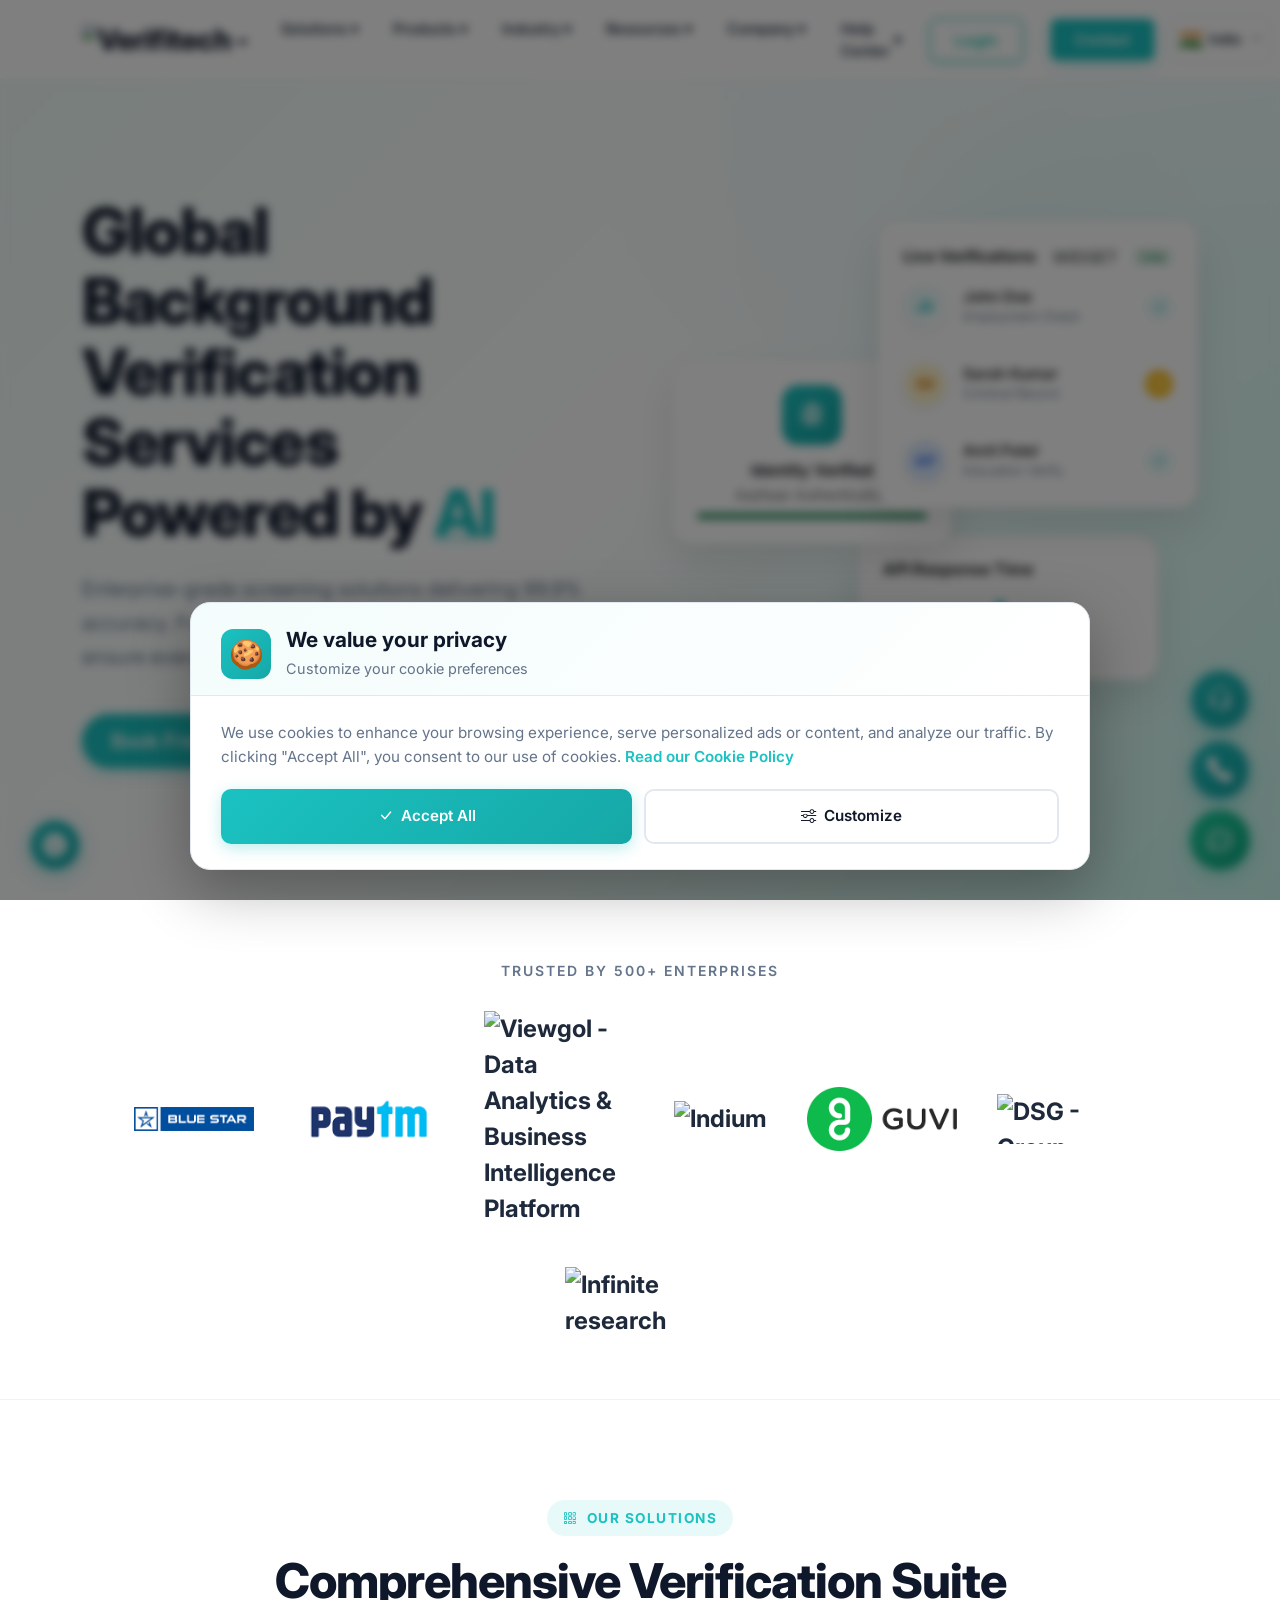
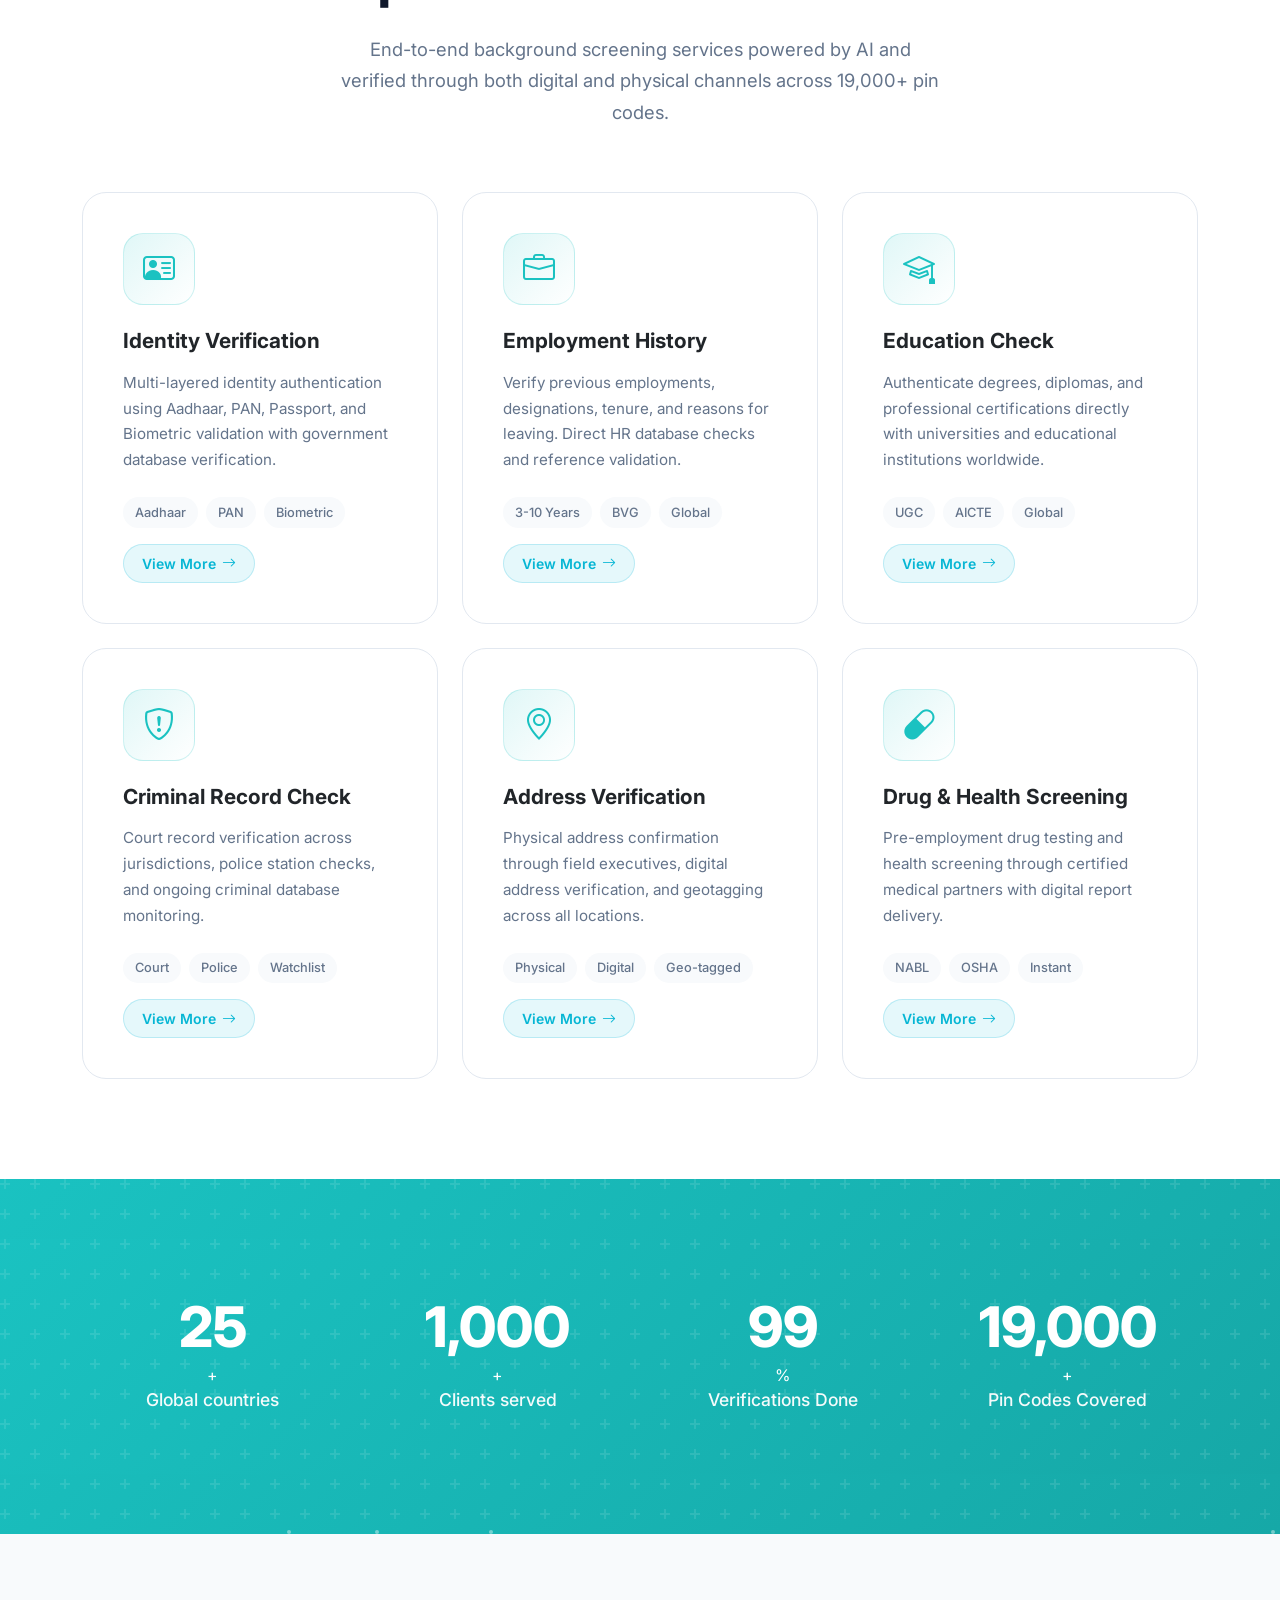
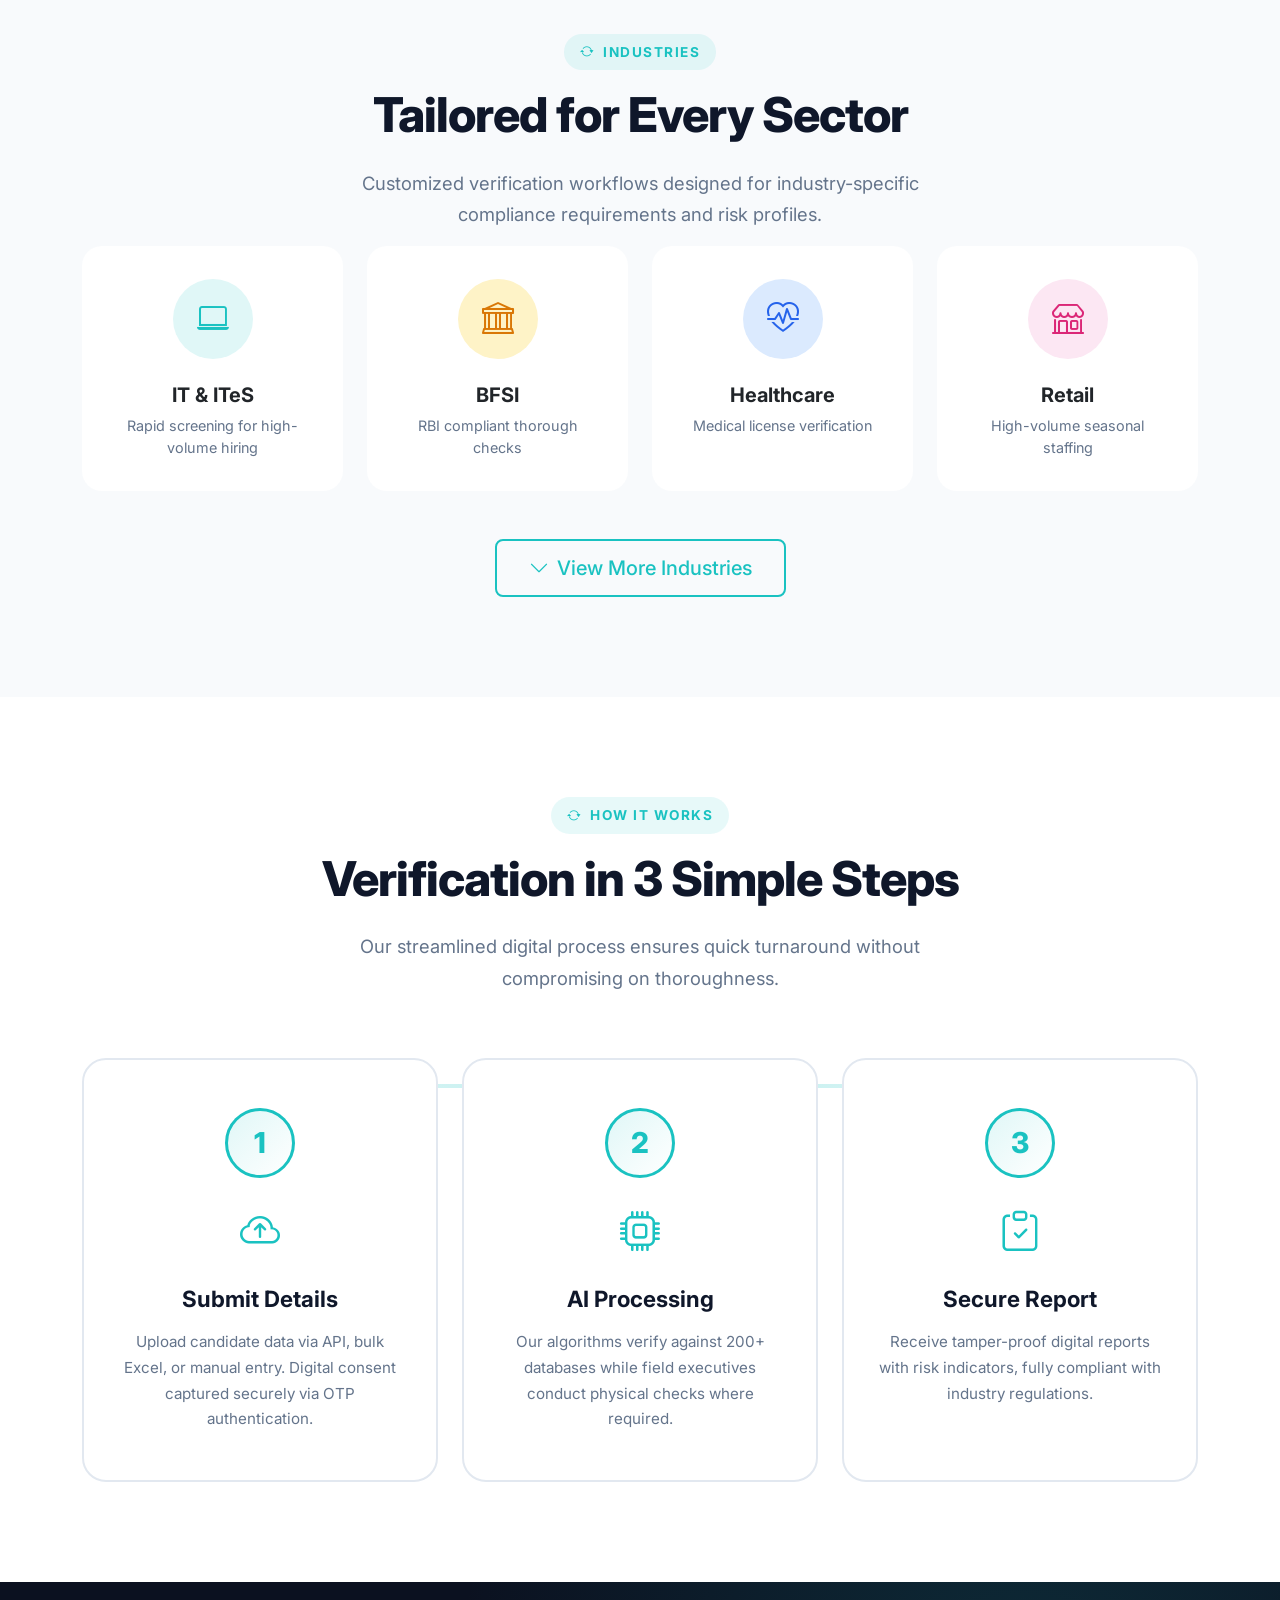
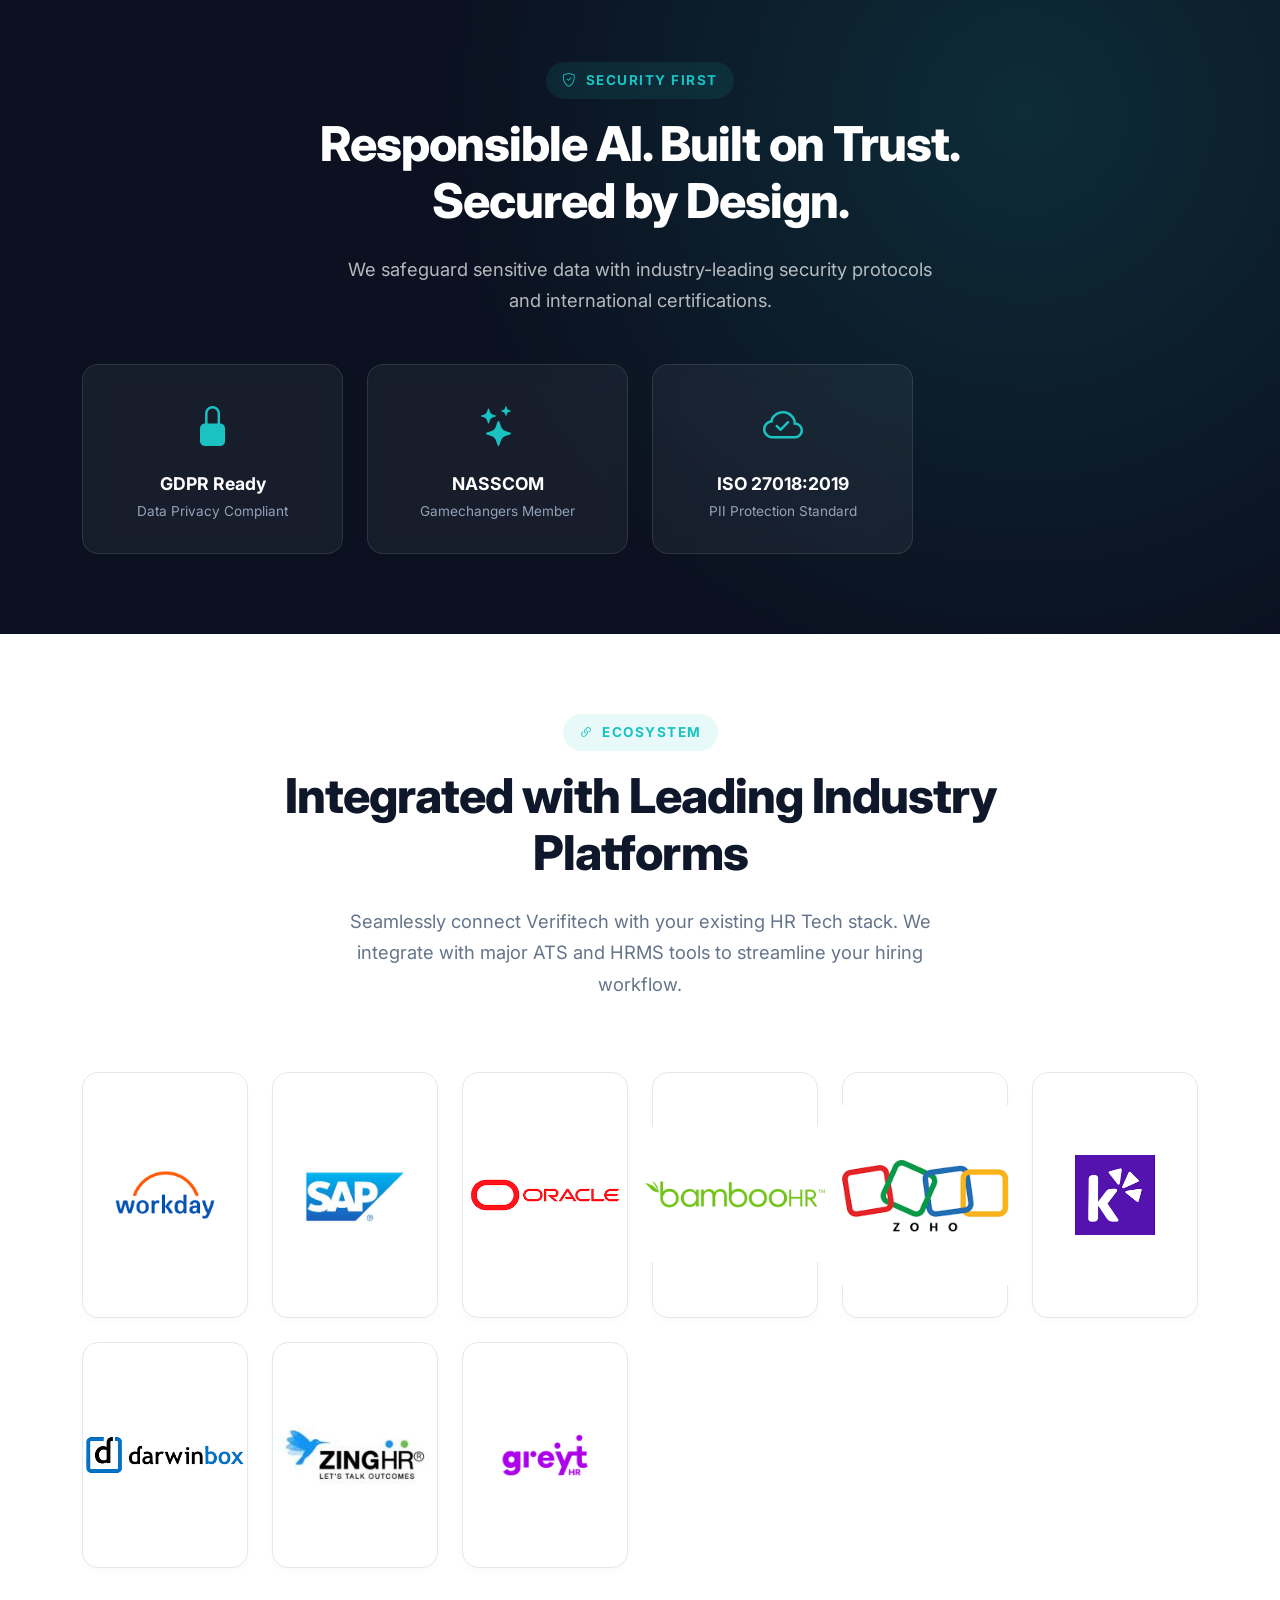
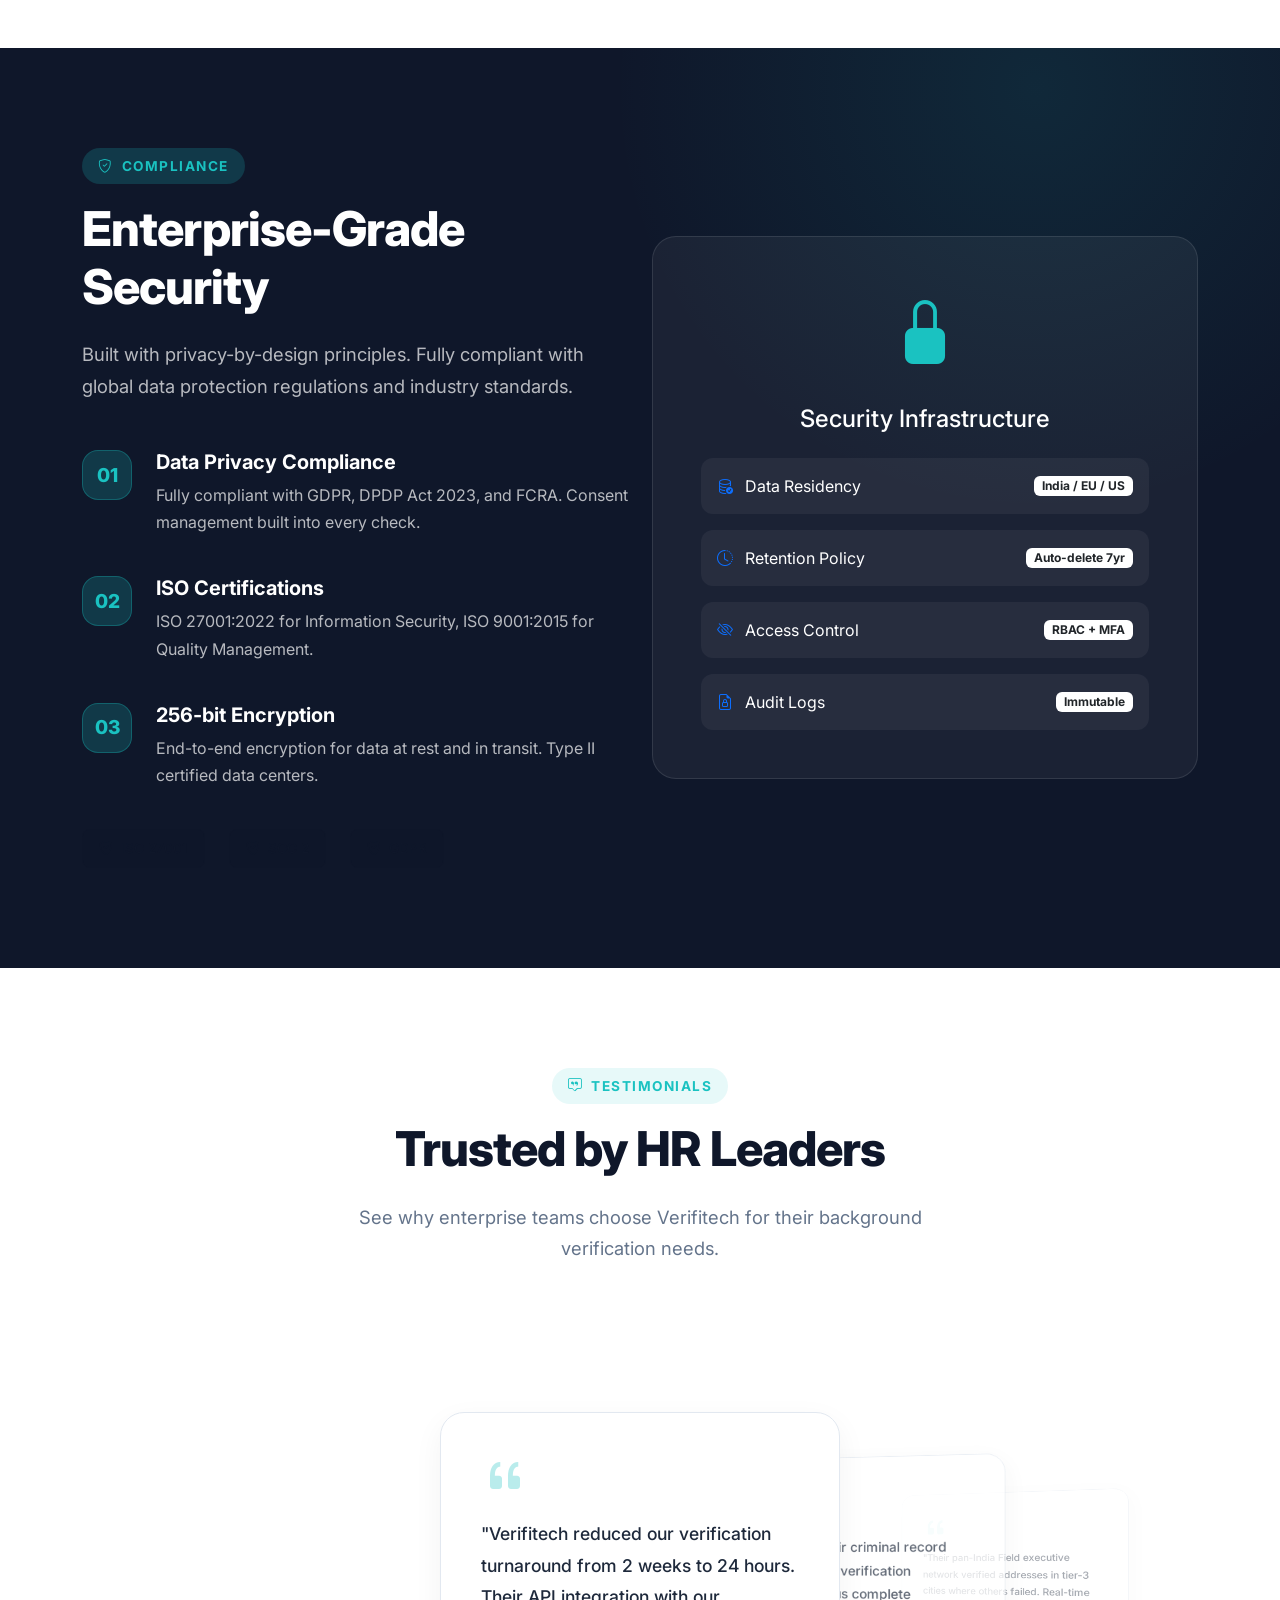
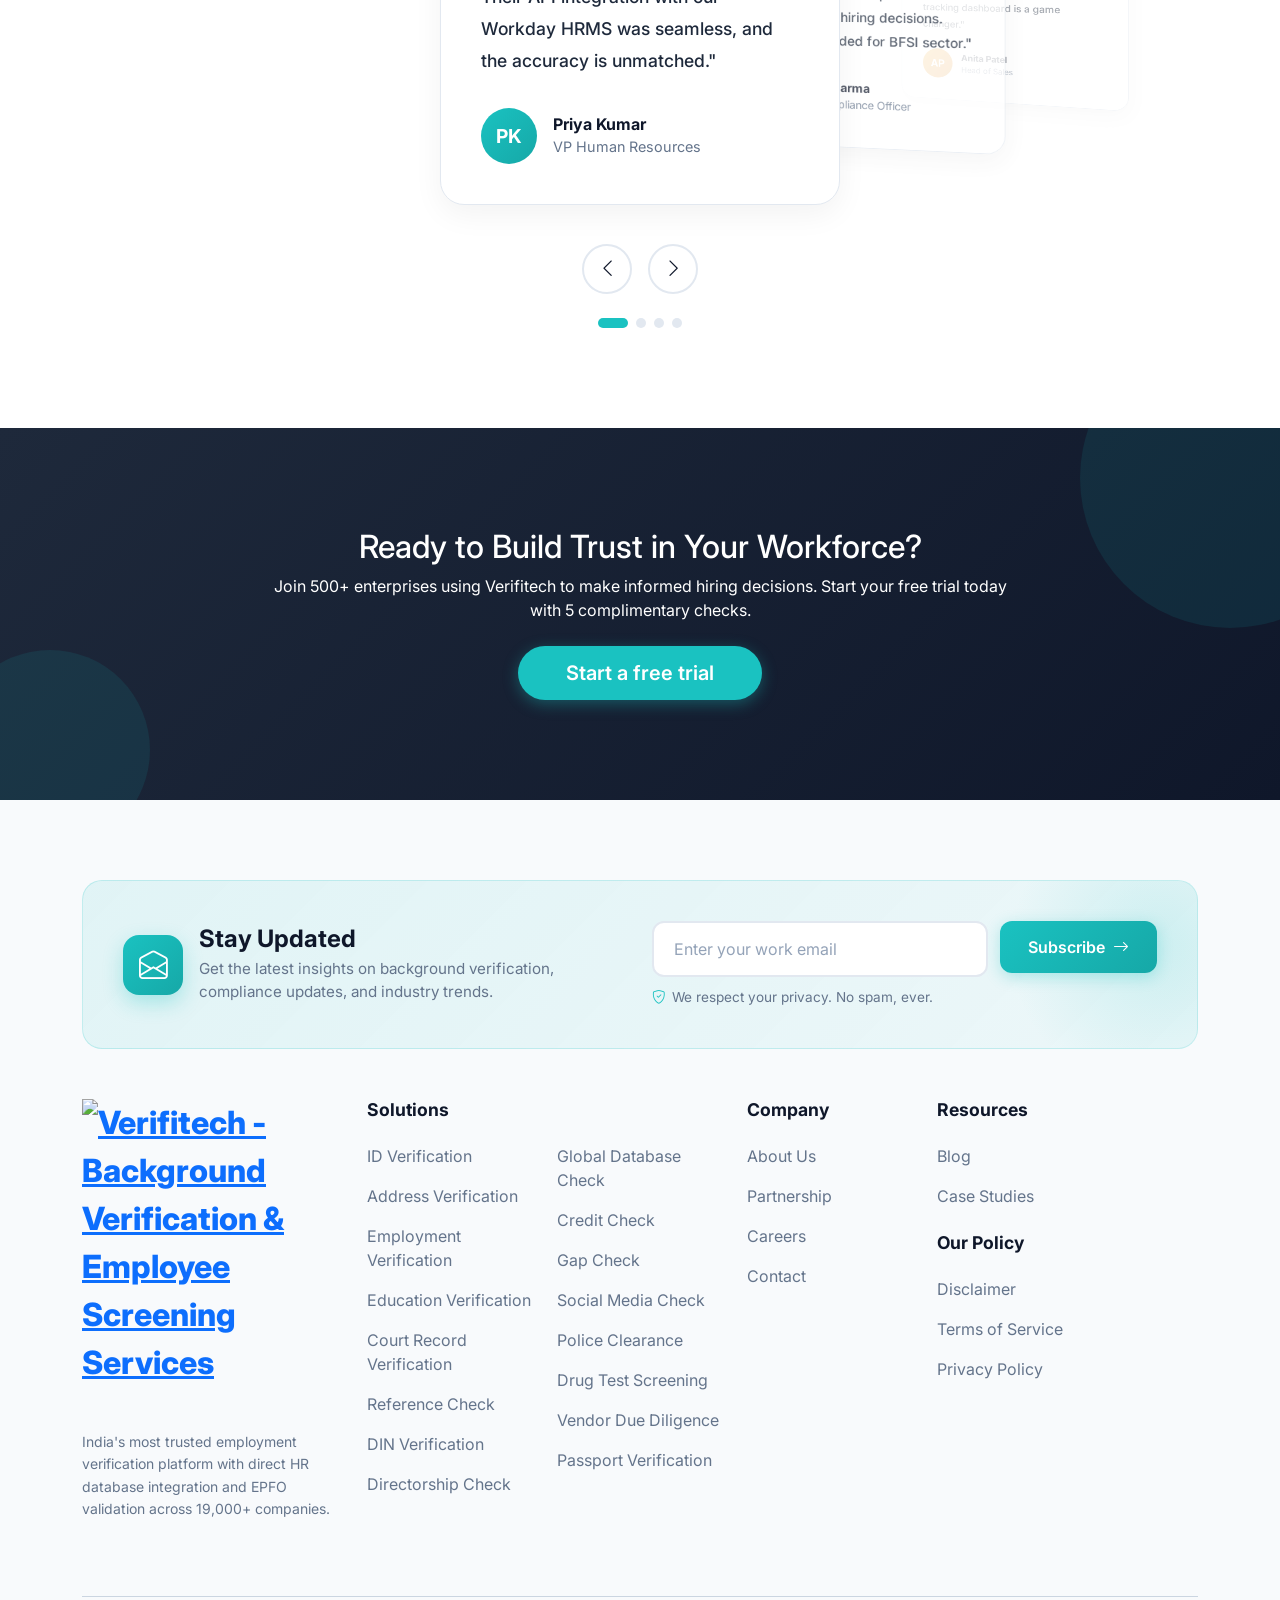
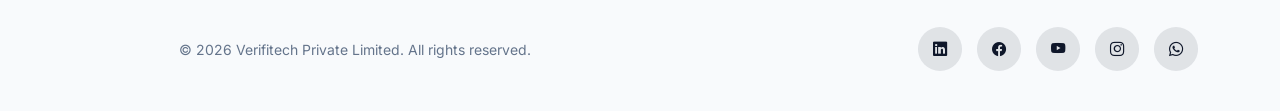
==== commit 3bbf5a61: "Update index.html" ====
--- a/index.html
+++ b/index.html
@@ -3252,11 +3252,12 @@
   overflow: visible;
 }
 </style>
+    
+   <div id="site-header"></div>
 
 </head>
   <body>
 
-   <div id="site-header"></div>
     
   <!-- FLOATING SUPPORT DASHBOARD -->
 <a
@@ -5547,59 +5548,6 @@
     
 <div id="site-footer"></div> 
 
-    <!-- FLOATING CALL BUTTON -->
-    <a href="tel:+919176663777" class="call-float" aria-label="Call Us">
-      <i class="bi bi-telephone-fill"></i>
-      <span class="float-tooltip">Call Us</span>
-    </a>
-
-       <!-- Bottom Footer -->
-        <div class="footer-bottom">
-          <div class="row align-items-center">
-            <div class="col-md-6">
-              <p class="copyright">
-                © 2026 Verifitech Private Limited. All rights
-                reserved.
-              </p>
-            </div>
-            <div class="col-md-6">
-            <div class="social-links">
-  <a href="https://www.linkedin.com/company/verifitech/" target="_blank" rel="noopener noreferrer" class="social-icon" aria-label="Visit Verifitech on LinkedIn" title="Verifitech on LinkedIn">
-    <i class="bi bi-linkedin" aria-hidden="true"></i>
-    <span class="visually-hidden">Verifitech on LinkedIn</span>
-  </a>
-  <a href="https://www.facebook.com/VerifiTechInfo/" target="_blank" rel="noopener noreferrer" class="social-icon" aria-label="Visit Verifitech on Facebook" title="Verifitech on Facebook">
-    <i class="bi bi-facebook" aria-hidden="true"></i>
-    <span class="visually-hidden">Verifitech on Facebook</span>
-  </a>
-  <a href="https://m.youtube.com/@verifitechindia4689" target="_blank" rel="noopener noreferrer" class="social-icon" aria-label="Visit Verifitech on YouTube" title="Verifitech on YouTube">
-    <i class="bi bi-youtube" aria-hidden="true"></i>
-    <span class="visually-hidden">Verifitech on YouTube</span>
-  </a>
-  <a href="https://www.instagram.com/verifitech/reels/" target="_blank" rel="noopener noreferrer" class="social-icon" aria-label="Visit Verifitech on Instagram" title="Verifitech on Instagram">
-    <i class="bi bi-instagram" aria-hidden="true"></i>
-    <span class="visually-hidden">Verifitech on Instagram</span>
-  </a>
-  <a href="https://wa.me/919176663777?text=Hi%20Verifitech%20Team%2C%0A%0AI%20am%20interested%20in%20your%20background%20verification%20services." target="_blank" rel="noopener noreferrer" class="social-icon" aria-label="Chat with Verifitech on WhatsApp" title="Chat with Verifitech on WhatsApp" onclick="openWhatsApp(event)">
-    <i class="bi bi-whatsapp" aria-hidden="true"></i>
-    <span class="visually-hidden">Chat with Verifitech on WhatsApp</span>
-  </a>
-</div>
-              </div>
-            </div>
-          </div>
-         
-          <!-- Privacy Policy Row
-          <div class="privacy-row">
-            <a href="" class="privacy-link">Privacy Policy</a>
-\           <a href="./Privacy-policy-pages/disclaimer" class="privacy-link">Disclaimer</a>
-            <a href="./Privacy-policy-pages/terms -and -conditions" class="privacy-link">Terms of Service</a>
-            <a href="./helpcenter/disclamier" class="privacy-link">Cookies Policy</a>
-          </div>
-        </div>
-      </div>-->
-    </footer>
-
     <!-- Floating WhatsApp Button
     <a
       href="#"
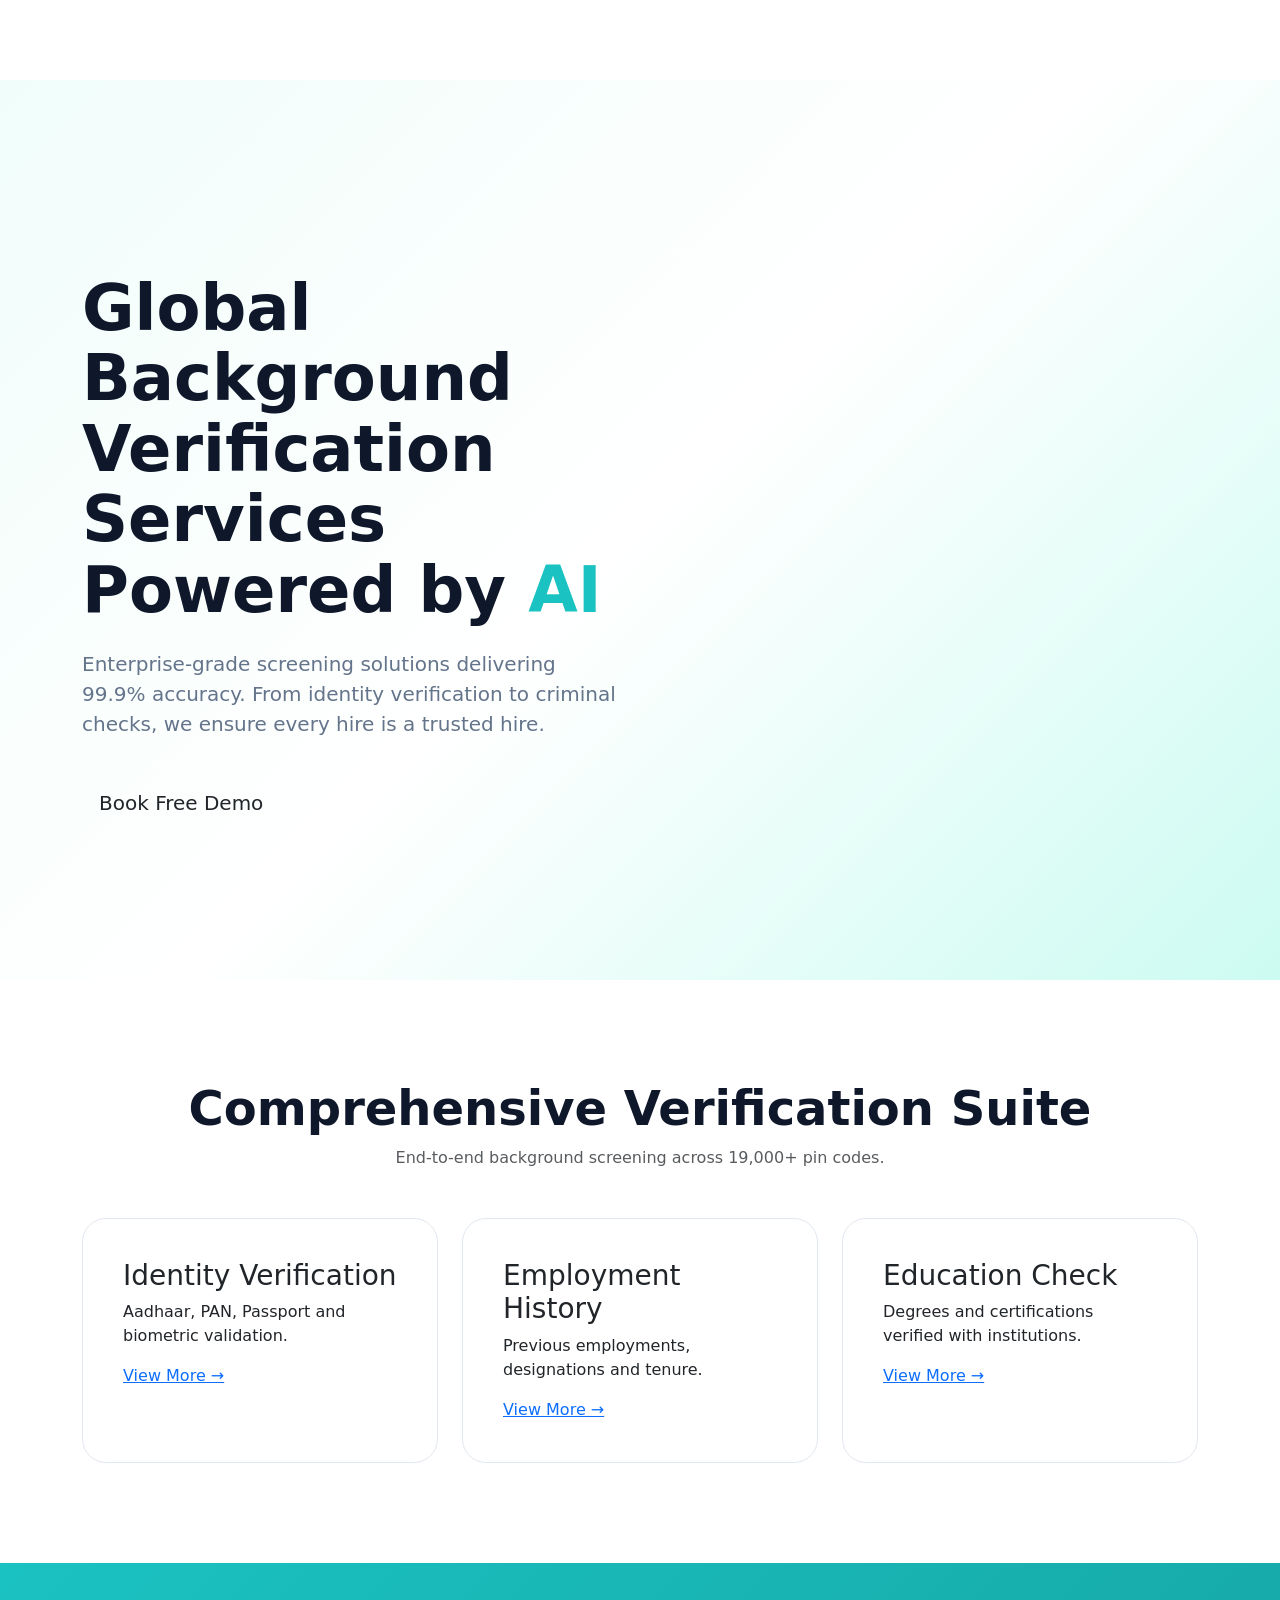
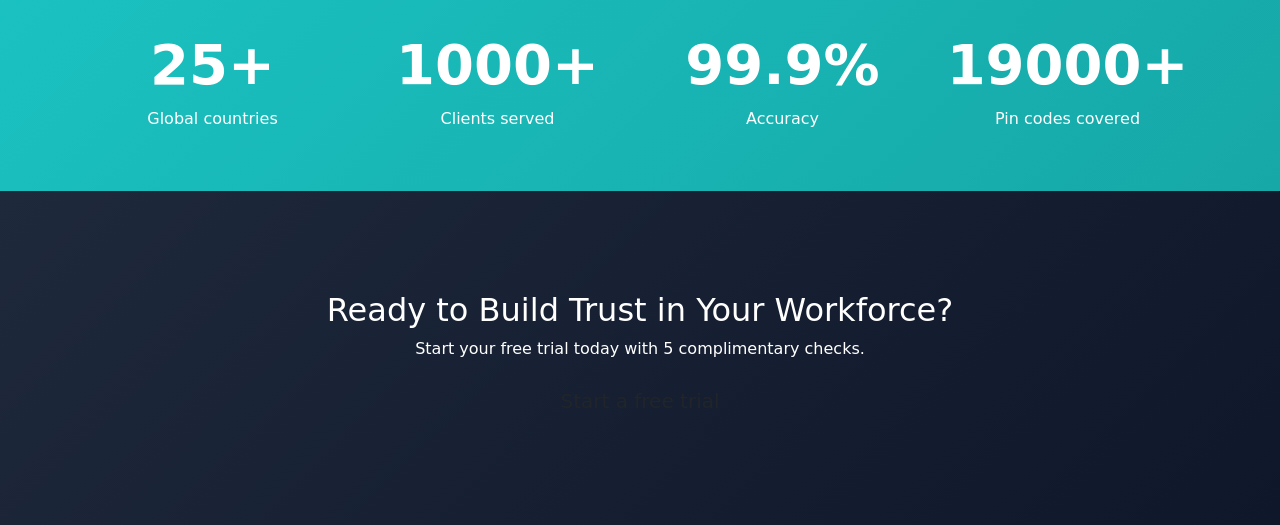
==== commit c7473ff7: "Rename Index.html to index.html" ====
--- a/index.html
+++ b/index.html
@@ -1,6949 +1,128 @@
 <!DOCTYPE html>
 <html lang="en">
-  <head>
-<!-- Open Graph Meta Tags -->
-<!-- <meta property="og:title" content="Verifitech | Background Verification & Employee Screening Services">
-<meta property="og:description" content="Build trusted teams with Verifitech's enterprise background verification solutions. Fast, accurate, and secure screening services for organizations across industries.">
-<meta property="og:url" content="https://www.verifitech.com/">
-<meta property="og:type" content="website">
-<meta property="og:site_name" content="Verifitech"> -->
+<head>
+  <meta charset="UTF-8" />
+  <meta name="viewport" content="width=device-width, initial-scale=1.0" />
+  <title>Verifitech - Enterprise Background Verification Solutions</title>
+  <meta name="description" content="AI-powered background verification and screening solutions for enterprises. Fast, accurate, and compliant BGV services." />
+  <link rel="canonical" href="https://www.verifitech.com/" />
 
-<!-- Open Graph Preview Image -->
-<meta property="og:image" content="https://wp.verifitech.com/wp-content/uploads/2022/05/verifitech-logo.svg">
-<meta property="og:image:secure_url" content="https://wp.verifitech.com/wp-content/uploads/2022/05/verifitech-logo.svg">
-<meta property="og:image:alt" content="Verifitech Background Verification and Employee Screening Services">
+  <!-- Keep your SEO schema (JSON-LD), Open Graph tags, favicon and Google Tag Manager here -->
 
-    <!-- ============================================
-     STRUCTURED DATA (Schema.org JSON-LD) — VERIFITECH HOMEPAGE
-     Add this block inside <head>...</head>, just before </head>
-     ============================================ -->
-<script type="application/ld+json">
-{
-  "@context": "https://schema.org",
-  "@graph": [
-    {
-      "@type": "Organization",
-      "@id": "https://www.verifitech.com/#organization",
-      "name": "Verifitech Private Limited",
-      "alternateName": "Verifitech",
-      "url": "https://www.verifitech.com/",
-      "logo": {
-        "@type": "ImageObject",
-        "url": "https://wp.verifitech.com/wp-content/uploads/2022/05/verifitech-logo.svg",
-        "width": "512",
-        "height": "512",
-        "caption": "Verifitech - Background Verification and Employee Screening Services"
-      },
-      "image": "https://wp.verifitech.com/wp-content/uploads/2022/05/verifitech-logo.svg",
-      "description": "AI-powered background verification and screening solutions for enterprises. Fast, accurate, and compliant BGV services across India, USA, UAE, UK, Australia, Singapore, and Ireland.",
-      "foundingDate": "2015",
-      "slogan": "Build trusted teams with Verifitech",
-      "email": "connect@verifitech.com",
-      "telephone": "+91-9176663777",
-      "sameAs": [
-        "https://www.linkedin.com/company/verifitech/",
-        "https://www.facebook.com/VerifiTechInfo/",
-        "https://m.youtube.com/@verifitechindia4689",
-        "https://www.instagram.com/verifitech/reels/",
-        "https://wa.me/919176663777"
-      ],
-      "contactPoint": [
-        {
-          "@type": "ContactPoint",
-          "telephone": "+91-9176663777",
-          "contactType": "sales",
-          "email": "connect@verifitech.com",
-          "areaServed": ["IN", "US", "AE", "GB", "AU", "SG", "IE"],
-          "availableLanguage": ["English"],
-          "hoursAvailable": {
-            "@type": "OpeningHoursSpecification",
-            "dayOfWeek": ["Monday", "Tuesday", "Wednesday", "Thursday", "Friday"],
-            "opens": "09:00",
-            "closes": "18:00"
-          }
-        },
-        {
-          "@type": "ContactPoint",
-          "telephone": "+91-9176663777",
-          "contactType": "customer support",
-          "email": "verify@verifitech.com",
-          "areaServed": ["IN", "US", "AE", "GB", "AU", "SG", "IE"],
-          "availableLanguage": ["English"]
-        },
-        {
-          "@type": "ContactPoint",
-          "email": "recruiter@verifitech.email",
-          "contactType": "careers",
-          "areaServed": ["IN"]
-        }
-      ],
-      "address": {
-        "@type": "PostalAddress",
-        "addressCountry": "IN",
-        "addressRegion": "Tamil Nadu",
-        "addressLocality": "Chennai"
-      },
-      "areaServed": [
-        { "@type": "Country", "name": "India", "alternateName": "IN" },
-        { "@type": "Country", "name": "United States", "alternateName": "US" },
-        { "@type": "Country", "name": "United Arab Emirates", "alternateName": "AE" },
-        { "@type": "Country", "name": "United Kingdom", "alternateName": "GB" },
-        { "@type": "Country", "name": "Australia", "alternateName": "AU" },
-        { "@type": "Country", "name": "Singapore", "alternateName": "SG" },
-        { "@type": "Country", "name": "Ireland", "alternateName": "IE" }
-      ],
-      "hasCredential": [
-        "ISO 27001:2022 - Information Security Management",
-        "ISO 9001:2015 - Quality Management",
-        "ISO 27018:2019 - PII Protection Standard",
-        "GDPR Ready - Data Privacy Compliant",
-        "NASSCOM Gamechangers Member"
-      ],
-      "memberOf": {
-        "@type": "Organization",
-        "name": "NASSCOM Gamechangers"
-      },
-      "aggregateRating": {
-        "@type": "AggregateRating",
-        "ratingValue": "4.8",
-        "reviewCount": "500",
-        "bestRating": "5",
-        "worstRating": "1"
-      }
-    },
-    {
-      "@type": "WebSite",
-      "@id": "https://www.verifitech.com/#website",
-      "url": "https://www.verifitech.com/",
-      "name": "Verifitech - Enterprise Background Verification Solutions",
-      "description": "AI-powered background verification and screening solutions for enterprises. Fast, accurate, and compliant BGV services.",
-      "publisher": {
-        "@id": "https://www.verifitech.com/#organization"
-      },
-      "potentialAction": {
-        "@type": "SearchAction",
-        "target": {
-          "@type": "EntryPoint",
-          "urlTemplate": "https://www.verifitech.com/?s={search_term_string}"
-        },
-        "query-input": "required name=search_term_string"
-      },
-      "inLanguage": "en"
-    },
-    {
-      "@type": "WebPage",
-      "@id": "https://www.verifitech.com/#webpage",
-      "url": "https://www.verifitech.com/",
-      "name": "Verifitech - Enterprise Background Verification Solutions",
-      "isPartOf": {
-        "@id": "https://www.verifitech.com/#website"
-      },
-      "about": {
-        "@id": "https://www.verifitech.com/#organization"
-      },
-      "description": "AI-powered background verification and screening solutions for enterprises. Fast, accurate, and compliant BGV services across 19,000+ pin codes.",
-      "breadcrumb": {
-        "@id": "https://www.verifitech.com/#breadcrumb"
-      },
-      "inLanguage": "en",
-      "primaryImageOfPage": {
-        "@type": "ImageObject",
-        "url": "https://wp.verifitech.com/wp-content/uploads/2022/05/verifitech-logo.svg"
-      }
-    },
-    {
-      "@type": "BreadcrumbList",
-      "@id": "https://www.verifitech.com/#breadcrumb",
-      "itemListElement": [
-        {
-          "@type": "ListItem",
-          "position": 1,
-          "name": "Home",
-          "item": "https://www.verifitech.com/"
-        }
-      ]
-    },
-    {
-      "@type": "ProfessionalService",
-      "@id": "https://www.verifitech.com/#service",
-      "name": "Background Verification Services",
-      "alternateName": "BGV Services",
-      "serviceType": "Background Check Services",
-      "description": "End-to-end employee background screening services powered by AI and verified through both digital and physical channels across 19,000+ pin codes in India and 25+ countries globally. Includes identity verification, employment verification, education verification, criminal record checks, address verification, and drug & health screening.",
-      "provider": {
-        "@id": "https://www.verifitech.com/#organization"
-      },
-      "areaServed": [
-        { "@type": "Country", "name": "India" },
-        { "@type": "Country", "name": "United States" },
-        { "@type": "Country", "name": "United Arab Emirates" },
-        { "@type": "Country", "name": "United Kingdom" },
-        { "@type": "Country", "name": "Australia" },
-        { "@type": "Country", "name": "Singapore" },
-        { "@type": "Country", "name": "Ireland" }
-      ],
-      "hasOfferCatalog": {
-        "@type": "OfferCatalog",
-        "name": "Background Verification Services",
-        "itemListElement": [
-          {
-            "@type": "Offer",
-            "itemOffered": {
-              "@type": "Service",
-              "name": "Identity Verification",
-              "description": "Multi-layered identity authentication using Aadhaar, PAN, Passport, and Biometric validation with government database verification.",
-              "url": "https://www.verifitech.com/checks/id-verification"
-            }
-          },
-          {
-            "@type": "Offer",
-            "itemOffered": {
-              "@type": "Service",
-              "name": "Employment History Verification",
-              "description": "Verify previous employments, designations, tenure, and reasons for leaving. Direct HR database checks and reference validation.",
-              "url": "https://www.verifitech.com/checks/employment"
-            }
-          },
-          {
-            "@type": "Offer",
-            "itemOffered": {
-              "@type": "Service",
-              "name": "Education Check",
-              "description": "Authenticate degrees, diplomas, and professional certifications directly with universities and educational institutions worldwide.",
-              "url": "https://www.verifitech.com/checks/education-check"
-            }
-          },
-          {
-            "@type": "Offer",
-            "itemOffered": {
-              "@type": "Service",
-              "name": "Criminal Record Check",
-              "description": "Court record verification across jurisdictions, police station checks, and ongoing criminal database monitoring.",
-              "url": "https://www.verifitech.com/checks/police-clearance"
-            }
-          },
-          {
-            "@type": "Offer",
-            "itemOffered": {
-              "@type": "Service",
-              "name": "Address Verification",
-              "description": "Physical address confirmation through field executives, digital address verification, and geotagging across all locations.",
-              "url": "https://www.verifitech.com/checks/address-verification"
-            }
-          },
-          {
-            "@type": "Offer",
-            "itemOffered": {
-              "@type": "Service",
-              "name": "Drug & Health Screening",
-              "description": "Pre-employment drug testing and health screening through certified medical partners with digital report delivery.",
-              "url": "https://www.verifitech.com/checks/drug-test"
-            }
-          }
-        ]
-      },
-      "offers": {
-        "@type": "Offer",
-        "availability": "https://schema.org/InStock",
-        "priceSpecification": {
-          "@type": "PriceSpecification",
-          "priceCurrency": "INR",
-          "description": "Custom pricing based on verification package and volume"
-        }
-      }
-    },
-    {
-      "@type": "FAQPage",
-      "@id": "https://www.verifitech.com/#faqpage",
-      "mainEntity": [
-        {
-          "@type": "Question",
-          "name": "What is background verification and why is it important for enterprises?",
-          "acceptedAnswer": {
-            "@type": "Answer",
-            "text": "Background verification (BGV) is the process of authenticating a candidate's identity, employment history, education credentials, criminal records, and address before onboarding. For enterprises, BGV is critical to mitigate hiring risks, ensure workplace safety, comply with industry regulations (like RBI for BFSI), and protect company reputation. Verifitech delivers 99.9% accuracy with 24-hour turnaround across 19,000+ pin codes in India and 25+ countries globally."
-          }
-        },
-        {
-          "@type": "Question",
-          "name": "How long does a background check take with Verifitech?",
-          "acceptedAnswer": {
-            "@type": "Answer",
-            "text": "Verifitech's AI-powered verification engine delivers most background checks within 24 hours. Identity verification via Aadhaar/PAN/biometric is instant. Employment verification typically takes 3-10 days depending on previous employer response time. Education verification with universities worldwide takes 5-7 business days. Address verification via field executives across 19,000+ pin codes takes 24-48 hours. Criminal record checks across jurisdictions take 7-10 business days."
-          }
-        },
-        {
-          "@type": "Question",
-          "name": "Which countries does Verifitech serve?",
-          "acceptedAnswer": {
-            "@type": "Answer",
-            "text": "Verifitech serves enterprises in 25+ countries including India, USA, UAE, UK, Australia, Singapore, and Ireland. Our platform supports country-specific compliance requirements like GDPR for Europe, DPDP Act 2023 for India, and FCRA for the United States."
-          }
-        },
-        {
-          "@type": "Question",
-          "name": "Is Verifitech compliant with data privacy regulations like GDPR and DPDP Act?",
-          "acceptedAnswer": {
-            "@type": "Answer",
-            "text": "Yes. Verifitech is GDPR Ready, ISO 27001:2022 certified, ISO 27018:2019 certified for PII Protection, ISO 9001:2015 certified for Quality Management, and a NASSCOM Gamechangers Member. We comply with GDPR, DPDP Act 2023, and FCRA. All data is protected with 256-bit encryption, RBAC access control, MFA, immutable audit logs, and auto-delete retention policy. Consent management is built into every check via OTP authentication."
-          }
-        },
-        {
-          "@type": "Question",
-          "name": "Does Verifitech integrate with HRMS and ATS platforms?",
-          "acceptedAnswer": {
-            "@type": "Answer",
-            "text": "Yes. Verifitech integrates seamlessly with leading HR Tech platforms including Workday, SAP, Oracle, BambooHR, Zoho, and Keka. We provide RESTful APIs with JSON payloads, webhook support for real-time verification status updates, and SDKs. Bank-grade security is maintained with 256-bit encryption, OAuth 2.0, and SOC 2 Type II compliance."
-          }
-        },
-        {
-          "@type": "Question",
-          "name": "What types of background checks does Verifitech offer?",
-          "acceptedAnswer": {
-            "@type": "Answer",
-            "text": "Verifitech offers comprehensive background screening including: Identity Verification (Aadhaar, PAN, Passport, Biometric), Employment History Verification, Education Check, Criminal Record Check (Court, Police, Watchlist), Address Verification (Physical, Digital, Geo-tagged), Drug & Health Screening, Credit Check, Global Database Verification, Reference Check, Gap Check, Social Media Verification, Police Clearance, DIN Verification, Directorship Check, Vendor Due Diligence, and Passport Verification."
-          }
-        },
-        {
-          "@type": "Question",
-          "name": "How accurate is Verifitech's background verification?",
-          "acceptedAnswer": {
-            "@type": "Answer",
-            "text": "Verifitech delivers 99.9% accuracy across all verification checks. Our AI-powered algorithms verify against 200+ databases while field executives conduct physical checks where required. We serve 1000+ clients including enterprises like Blue Star, Paytm, Viewgol, Indium, GUVI, DS Group, and Infiniti Research."
-          }
-        },
-        {
-          "@type": "Question",
-          "name": "How can I get started with Verifitech's background verification services?",
-          "acceptedAnswer": {
-            "@type": "Answer",
-            "text": "You can get started by booking a free demo at https://www.verifitech.com/Demo/booking.html or start a free trial with 5 complimentary checks at https://www.verifitech.com/tools/FreeTrail.html. For sales enquiries, contact us at +91-9176663777 or email connect@verifitech.com. Our team will reach out within 24 hours."
-          }
-        }
-      ]
-    },
-    {
-      "@type": "HowTo",
-      "name": "How Verifitech Background Verification Works in 3 Simple Steps",
-      "description": "Verifitech's streamlined digital verification process ensures quick turnaround without compromising on thoroughness.",
-      "step": [
-        {
-          "@type": "HowToStep",
-          "position": 1,
-          "name": "Submit Details",
-          "text": "Upload candidate data via API, bulk Excel, or manual entry. Digital consent captured securely via OTP authentication."
-        },
-        {
-          "@type": "HowToStep",
-          "position": 2,
-          "name": "AI Processing",
-          "text": "Our algorithms verify against 200+ databases while field executives conduct physical checks where required."
-        },
-        {
-          "@type": "HowToStep",
-          "position": 3,
-          "name": "Secure Report",
-          "text": "Receive tamper-proof digital reports with risk indicators, fully compliant with industry regulations."
-        }
-      ],
-      "totalTime": "PT24H"
-    }
-  ]
-}
-</script>
+  <!-- Libraries -->
+  <link href="https://cdn.jsdelivr.net/npm/bootstrap@5.3.2/dist/css/bootstrap.min.css" rel="stylesheet" />
+  <link rel="stylesheet" href="https://cdn.jsdelivr.net/npm/bootstrap-icons@1.11.1/font/bootstrap-icons.css" />
+  <link href="https://fonts.googleapis.com/css2?family=Inter:wght@300;400;500;600;700;800&display=swap" rel="stylesheet" />
+  <link rel="stylesheet" href="https://cdnjs.cloudflare.com/ajax/libs/font-awesome/6.4.0/css/all.min.css" />
 
+  <!-- Shared CSS: navbar, dropdowns, buttons, footer, chat, cookie, floating buttons -->
+  <link rel="stylesheet" href="/assets/css/site.css" />
 
-<!-- Canonical URL -->
-<link rel="canonical" href="https://www.verifitech.com/" />
+  <!-- Home page only CSS (paste your hero, services, stats, industries, process, CTA styles here) -->
+  <style>
+    #site-header { min-height: 80px; }
+    .hero { padding: 140px 0 100px; min-height: 100vh; display: flex; align-items: center;
+            background: linear-gradient(135deg, #f0fdfa 0%, #fff 50%, #ccfbf1 100%); }
+    .hero h1 { font-size: 4rem; font-weight: 800; line-height: 1.1; color: #0f172a; }
+    .hero h1 .highlight { color: #1ac2c1; }
+    .hero-subtitle { font-size: 1.25rem; color: #64748b; max-width: 540px; margin: 1.5rem 0 2.5rem; }
+    .section-padding { padding: 100px 0; }
+    .section-title { font-size: 3rem; font-weight: 800; color: #0f172a; }
+    .service-card { border: 1px solid #e2e8f0; border-radius: 24px; padding: 2.5rem; height: 100%; }
+    .stats-bar { background: linear-gradient(135deg, #1ac2c1, #16a8a7); color: #fff; padding: 60px 0; text-align: center; }
+    .stat-number { font-size: 3.5rem; font-weight: 800; }
+    .cta-section { background: linear-gradient(135deg, #1e293b, #0f172a); color: #fff; padding: 100px 0; text-align: center; }
+    @media (max-width: 767px) { .hero h1 { font-size: 2rem; } .section-title { font-size: 2rem; } }
+  </style>
+</head>
 
-<!-- Hreflang - Country/Language Variants (India, USA, UAE, UK, Australia, Singapore, Ireland) -->
-<link rel="alternate" hreflang="en-IN" href="https://www.verifitech.com/index" />
-<link rel="alternate" hreflang="en-US" href="https://www.verifitech.com/countries/usa" />
-<link rel="alternate" hreflang="en-AE" href="https://www.verifitech.com/countries/UAE" />
-<link rel="alternate" hreflang="en-GB" href="https://www.verifitech.com/countries/uk" />
-<link rel="alternate" hreflang="en-AU" href="https://www.verifitech.com/countries/aus" />
-<link rel="alternate" hreflang="en-SG" href="https://www.verifitech.com/countries/singapore" />
-<link rel="alternate" hreflang="en-IE" href="https://www.verifitech.com/countries/Ireland" />
-<link rel="alternate" hreflang="x-default" href="https://www.verifitech.com/index" /><meta name="google-site-verification" content="qqxquWCzQgLYOlZc88RiasDhWa4XZD67j8_z8tuH74Y" />
+<body>
 
-    <!-- Google Tag Manager -->
-<script>(function(w,d,s,l,i){w[l]=w[l]||[];w[l].push({'gtm.start':
-new Date().getTime(),event:'gtm.js'});var f=d.getElementsByTagName(s)[0],
-j=d.createElement(s),dl=l!='dataLayer'?'&l='+l:'';j.async=true;j.src=
-'https://www.googletagmanager.com/gtm.js?id='+i+dl;f.parentNode.insertBefore(j,f);
-})(window,document,'script','dataLayer','GTM-WLJ5C8CJ');</script>
-<!-- End Google Tag Manager -->
+  <!-- ========== HEADER (loaded from /partials/header.html) ========== -->
+  <div id="site-header"></div>
 
-    <meta charset="UTF-8" />
-    <meta name="viewport" content="width=device-width, initial-scale=1.0" />
-
-    <!-- Open Graph Meta Tags -->
-<!-- <meta property="og:title" content="Verifitech | Background Verification & Employee Screening Services">
-<meta property="og:description" content="Build trusted teams with Verifitech's enterprise background verification solutions. Fast, accurate, and secure screening services for organizations across industries.">
-<meta property="og:url" content="https://www.verifitech.com/">
-<meta property="og:type" content="website">
-<meta property="og:site_name" content="Verifitech"> -->
-
-<!-- Open Graph Image
-<meta property="og:image" content="https://raw.githubusercontent.com/divamarketingvt-droid/backend-vtech/42ed58334ac17c4513e306908f92bc8a71ee6381/public/verifitechnew1%20(1).svg">
-<meta property="og:image:secure_url" content="https://raw.githubusercontent.com/divamarketingvt-droid/backend-vtech/42ed58334ac17c4513e306908f92bc8a71ee6381/public/verifitechnew1%20(1).svg">
-<meta property="og:image:type" content="image/svg+xml">
-<meta property="og:image:alt" content="Verifitech - Background Verification Solutions">-->
-    
-    <!-- Favicon -->
-<link rel="icon" href="/favicon.ico" type="image/x-icon">
-
-<!-- PNG favicon -->
-<link rel="icon" type="image/png" sizes="32x32" href="/favicon-32x32.png">
-
-<!-- Apple/iPhone -->
-<link rel="apple-touch-icon" sizes="180x180" href="/apple-touch-icon.png">
-    <title>Verifitech - Enterprise Background Verification Solutions</title>
-    <meta
-      name="description"
-      content="AI-powered background verification and screening solutions for enterprises. Fast, accurate, and compliant BGV services."
-    />
-
-    <!-- Bootstrap 5 -->
-    <link
-      href="https://cdn.jsdelivr.net/npm/bootstrap@5.3.2/dist/css/bootstrap.min.css"
-      rel="stylesheet"
-    />
-    <!-- Bootstrap Icons -->
-    <link
-      rel="stylesheet"
-      href="https://cdn.jsdelivr.net/npm/bootstrap-icons@1.11.1/font/bootstrap-icons.css"
-    />
-    <!-- Google Fonts - Inter -->
-    <link
-      href="https://fonts.googleapis.com/css2?family=Inter:wght@300;400;500;600;700;800&display=swap"
-      rel="stylesheet"
-    />
-    <!-- Font Awesome 6 -->
-    <link rel="stylesheet" href="https://cdnjs.cloudflare.com/ajax/libs/font-awesome/6.4.0/css/all.min.css">
-    <!-- GSAP & ScrollTrigger -->
-    <script src="https://cdnjs.cloudflare.com/ajax/libs/gsap/3.12.2/gsap.min.js"></script>
-    <script src="https://cdnjs.cloudflare.com/ajax/libs/gsap/3.12.2/ScrollTrigger.min.js"></script>
-
-    <style>
-    :root {
-  --primary: #1ac2c1;
-  --primary-dark: #16a8a7;
-  --primary-light: #e0f7f7;
-  --dark: #0f172a;
-  --navy: #1e293b;
-  --gray: #64748b;
-  --light-gray: #f8fafc;
-  --white: #ffffff;
-  --gradient-start: #f0fdfa;
-  --gradient-end: #ccfbf1;
-}
-
-* {
-  margin: 0;
-  padding: 0;
-  box-sizing: border-box;
-}
-
-html {
-  scroll-behavior: smooth;
-}
-
-body {
-  font-family: 'Inter', sans-serif;
-  background-color: var(--light-gray);
-  overflow-x: hidden;
-}
-      /* Button - Fixed Visibility */
-      .btn-primary-custom {
-        background: var(--primary) !important;
-        color: white !important;
-        border: none;
-        padding: 0.75rem 1.8rem;
-        border-radius: 50px;
-        font-weight: 600;
-        transition: all 0.3s ease;
-        box-shadow: 0 4px 15px rgba(26, 194, 193, 0.35);
-        display: inline-flex;
-        align-items: center;
-        justify-content: center;
-        text-decoration: none;
-      }
-
-      .btn-primary-custom:hover {
-        background: var(--primary-dark) !important;
-        transform: translateY(-2px);
-        box-shadow: 0 8px 25px rgba(26, 194, 193, 0.45);
-        color: white !important;
-      }
-/* ============================================
-   Z-INDEX FIXES
-   ============================================ */
-
-.navbar {
-  z-index: 1050;
-}
-
-.dropdown-menu {
-  z-index: 1060;
-  position: absolute;
-}
-
-.dropdown-item {
-  position: relative;
-  z-index: 1061;
-}
-
-.industry-hero {
-  position: relative;
-  z-index: 1;
-}
-
-/* ============================================
-   NAVBAR & NAVIGATION STYLES
-   ============================================ */
-
-.navbar {
-  padding: 0;
-  transition: all 0.3s cubic-bezier(0.4, 0, 0.2, 1);
-  background: rgba(255, 255, 255, 0.98);
-  backdrop-filter: blur(12px);
-  border-bottom: 1px solid rgba(0, 0, 0, 0.05);
-  height: 80px;
-}
-
-.navbar.scrolled {
-  box-shadow: 0 4px 30px rgba(0, 0, 0, 0.08);
-}
-
-.navbar-collapse {
-  background: rgba(255, 255, 255, 0.98);
-  backdrop-filter: blur(12px);
-  border-radius: 12px;
-  padding: 1rem;
-  margin-top: 0.5rem;
-  box-shadow: 0 20px 50px rgba(0, 0, 0, 0.15);
-}
-
-@media (min-width: 992px) {
-  .navbar-collapse {
-    background: transparent;
-    backdrop-filter: none;
-    padding: 0;
-    margin-top: 0;
-    box-shadow: none;
-  }
-}
-.btn-support {
-  display: inline-flex;
-  align-items: center;
-  justify-content: center;
-  width: 40px;
-  height: 40px;
-  border-radius: 50%;
-  color: var(--nav-link-color, #333);
-  background: transparent;
-  border: 1px solid rgba(0,0,0,0.15);
-  transition: all 0.3s ease;
-  font-size: 1.15rem;
-  text-decoration: none;
-}
-
-.btn-support:hover {
-  color: #fff;
-  background: var(--primary-color, #2563eb);
-  border-color: var(--primary-color, #2563eb);
-}
-.navbar-brand {
-  font-weight: 800;
-  font-size: 1.8rem;
-  color: var(--dark);
-  letter-spacing: -0.5px;
-  display: flex;
-  flex-direction: column;
-  line-height: 1.1;
-  transition: color 0.3s;
-}
-
-.navbar-brand img {
-  /* height: 55%;
-  width: 200px; */
-  object-fit: contain;
-  display: block;
-}
-
-.navbar-brand span {
-  color: var(--primary);
-}
-
-.brand-tagline {
-  font-size: 0.65rem;
-  font-weight: 500;
-  color: var(--gray);
-  letter-spacing: 1px;
-  text-transform: uppercase;
-  margin-top: 2px;
-}
-
-.nav-link {
-  font-weight: 600;
-  color: var(--navy);
-  margin: 0 0.6rem;
-  position: relative;
-  font-size: 0.9rem;
-  transition: all 0.3s ease;
-  padding: 2rem 0.5rem !important;
-  display: flex;
-  align-items: center;
-  gap: 4px;
-}
-
-.nav-link:hover {
-  color: var(--primary);
-}
-
-/* ============================================
-   DROPDOWN MENU STYLES
-   ============================================ */
-
-.dropdown-menu {
-  border: none;
-  box-shadow: 0 20px 50px rgba(0, 0, 0, 0.15);
-  border-radius: 12px;
-  padding: 1rem;
-  margin-top: 0.5rem;
-  min-width: 280px;
-  border-top: 3px solid var(--primary);
-  transition: all 0.3s ease;
-}
-
-.dropdown-menu.mega-menu {
-  min-width: 600px;
-  padding: 1.5rem;
-}
-
-.dropdown-item {
-  padding: 0.6rem 1rem;
-  border-radius: 8px;
-  font-size: 0.9rem;
-  font-weight: 500;
-  color: var(--navy);
-  transition: all 0.3s ease;
-  display: flex;
-  align-items: center;
-  gap: 10px;
-}
-
-.dropdown-item:hover {
-  background: var(--primary-light);
-  color: var(--primary);
-  transform: translateX(5px);
-}
-
-.dropdown-item i {
-  font-size: 1.1rem;
-  color: var(--primary);
-  transition: color 0.3s;
-}
-
-.dropdown-header {
-  font-size: 0.75rem;
-  font-weight: 700;
-  text-transform: uppercase;
-  letter-spacing: 1px;
-  color: var(--primary);
-  margin-bottom: 0.5rem;
-  padding: 0.5rem 1rem;
-}
-
-.dropdown-divider {
-  margin: 0.8rem 0;
-  opacity: 0.1;
-}
-
-/* ============================================
-   BUTTON STYLES
-   ============================================ */
-
-.btn-primary-custom {
-  background: var(--primary) !important;
-  color: white !important;
-  border: none;
-  padding: 0.75rem 1.8rem;
-  border-radius: 50px;
-  font-weight: 600;
-  transition: all 0.3s ease;
-  box-shadow: 0 4px 15px rgba(26, 194, 193, 0.35);
-  display: inline-flex;
-  align-items: center;
-  justify-content: center;
-  text-decoration: none;
-}
-
-.btn-primary-custom:hover {
-  background: var(--primary-dark) !important;
-  transform: translateY(-2px);
-  box-shadow: 0 8px 25px rgba(26, 194, 193, 0.45);
-  color: white !important;
-}
-
-.btn-outline-custom {
-  border: 2px solid #e2e8f0;
-  color: var(--navy);
-  background: white;
-  padding: 0.75rem 1.8rem;
-  border-radius: 50px;
-  font-weight: 600;
-  transition: all 0.3s ease;
-  text-decoration: none;
-}
-
-.btn-outline-custom:hover {
-  border-color: var(--primary);
-  color: var(--primary);
-  transform: translateY(-2px);
-}
-
-.btn-sales {
-  background: var(--primary);
-  color: white !important;
-  border: none;
-  padding: 0.6rem 1.5rem;
-  border-radius: 6px;
-  font-weight: 600;
-  font-size: 0.9rem;
-  transition: all 0.3s ease;
-  white-space: nowrap;
-  margin-left: 1rem;
-  box-shadow: 0 4px 15px rgba(26, 194, 193, 0.3);
-}
-
-.btn-sales:hover {
-  background: var(--primary-dark);
-  transform: translateY(-2px);
-  box-shadow: 0 8px 25px rgba(26, 194, 193, 0.4);
-}
-
-.btn-login {
-  background-color: #ffffff !important;
-  color: #00bfa5 !important;
-  border: 1px solid #00bfa5 !important;
-  box-shadow: 0 2px 8px rgba(0, 191, 165, 0.3) !important;
-  padding: 8px 24px;
-  border-radius: 6px;
-  font-weight: 500;
-  text-decoration: none;
-  transition: all 0.3s ease;
-  margin: 12px;
-}
-
-.btn-login:hover {
-  background-color: #00bfa5 !important;
-  color: #ffffff !important;
-  box-shadow: 0 4px 12px rgba(0, 191, 165, 0.4) !important;
-  transform: translateY(-1px);
-}
-
-/* ============================================
-   COUNTRY SELECTOR
-   ============================================ */
-
-.country-selector {
-  display: flex;
-  align-items: center;
-  gap: 6px;
-  padding: 0.5rem;
-  border-radius: 6px;
-  border: 1px solid #e2e8f0;
-  font-size: 0.85rem;
-  font-weight: 600;
-  color: var(--navy);
-  cursor: pointer;
-  transition: all 0.3s ease;
-  margin-left: 1rem;
-}
-
-.country-selector:hover {
-  border-color: var(--primary);
-  color: var(--primary);
-}
-
-.country-selector.dropdown-toggle::after {
-  display: none !important;
-  content: none !important;
-  border: none !important;
-}
-
-.country-selector i.bi-chevron-down {
-  font-size: 0.7rem;
-  color: var(--navy);
-  transition: transform 0.3s ease;
-}
-
-.country-selector:hover i.bi-chevron-down {
-  color: var(--primary);
-}
-
-.country-selector[aria-expanded="true"] i.bi-chevron-down {
-  transform: rotate(180deg);
-}
-
-.country-flag {
-  font-size: 1.2rem;
-}
-      
-    
-
-/* ============================================
-   HERO SECTION
-   ============================================ */
-
-.hero {
-  padding: 140px 0 100px;
-  background: linear-gradient(
-    135deg,
-    var(--gradient-start) 0%,
-    white 50%,
-    var(--gradient-end) 100%
-  );
-  position: relative;
-  overflow: hidden;
-  min-height: 100vh;
-  display: flex;
-  align-items: center;
-}
-
-.hero::before {
-  content: "";
-  position: absolute;
-  top: -20%;
-  right: -10%;
-  width: 800px;
-  height: 800px;
-  background: radial-gradient(
-    circle,
-    rgba(26, 194, 193, 0.08) 0%,
-    transparent 70%
-  );
-  border-radius: 50%;
-  animation: pulse 4s ease-in-out infinite;
-}
-
-@keyframes pulse {
-  0%, 100% {
-    transform: scale(1);
-    opacity: 0.5;
-  }
-  50% {
-    transform: scale(1.1);
-    opacity: 0.8;
-  }
-}
-
-.hero-content {
-  position: relative;
-  z-index: 2;
-}
-
-.hero h1 {
-  font-size: 4rem;
-  font-weight: 800;
-  line-height: 1.1;
-  margin-bottom: 1.5rem;
-  letter-spacing: -1.5px;
-  color: var(--dark);
-}
-
-.hero h1 .highlight {
-  color: var(--primary);
-  position: relative;
-  display: inline-block;
-}
-
-.hero h1 .highlight::after {
-  content: "";
-  position: absolute;
-  bottom: 5px;
-  left: 0;
-  width: 100%;
-  height: 12px;
-  background: rgba(26, 194, 193, 0.2);
-  z-index: -1;
-  border-radius: 4px;
-}
-
-.hero-subtitle {
-  font-size: 1.25rem;
-  color: var(--gray);
-  margin-bottom: 2.5rem;
-  max-width: 540px;
-  line-height: 1.7;
-}
-
-.hero-badges {
-  display: flex;
-  gap: 2rem;
-  margin-top: 3rem;
-  padding-top: 2rem;
-  border-top: 1px solid rgba(0, 0, 0, 0.08);
-}
-
-.badge-item {
-  display: flex;
-  align-items: center;
-  gap: 0.75rem;
-}
-
-.badge-icon {
-  width: 48px;
-  height: 48px;
-  background: white;
-  border-radius: 12px;
-  display: flex;
-  align-items: center;
-  justify-content: center;
-  color: var(--primary);
-  font-size: 1.5rem;
-  box-shadow: 0 4px 12px rgba(0, 0, 0, 0.05);
-  border: 1px solid rgba(26, 194, 193, 0.2);
-  flex-shrink: 0;
-}
-
-.badge-text h6 {
-  font-weight: 700;
-  margin: 0;
-  font-size: 1.1rem;
-  color: var(--dark);
-}
-
-.badge-text p {
-  margin: 0;
-  font-size: 0.85rem;
-  color: var(--gray);
-}
-
-/* Hero Visual */
-.hero-visual {
-  position: relative;
-  height: 500px;
-  perspective: 1000px;
-}
-
-.floating-card {
-  position: absolute;
-  background: white;
-  border-radius: 20px;
-  padding: 1.5rem;
-  box-shadow: 0 20px 40px rgba(0, 0, 0, 0.1);
-  border: 1px solid rgba(0, 0, 0, 0.05);
-  animation: float 6s ease-in-out infinite;
-  backdrop-filter: blur(10px);
-}
-
-@keyframes float {
-  0%, 100% {
-    transform: translateY(0px) rotate(0deg);
-  }
-  50% {
-    transform: translateY(-20px) rotate(1deg);
-  }
-}
-
-.card-1 {
-  top: 0;
-  right: 0;
-  width: 320px;
-  animation-delay: 0s;
-  z-index: 3;
-}
-
-.card-2 {
-  top: 140px;
-  left: 20px;
-  width: 280px;
-  animation-delay: 1s;
-  z-index: 2;
-}
-
-.card-3 {
-  bottom: 40px;
-  right: 40px;
-  width: 300px;
-  animation-delay: 2s;
-  z-index: 1;
-}
-
-.verification-row {
-  display: flex;
-  align-items: center;
-  gap: 1rem;
-  margin-bottom: 1rem;
-  padding-bottom: 1rem;
-  border-bottom: 1px solid #f1f5f9;
-}
-
-.verification-row:last-child {
-  margin-bottom: 0;
-  padding-bottom: 0;
-  border-bottom: none;
-}
-
-.verif-avatar {
-  width: 44px;
-  height: 44px;
-  border-radius: 50%;
-  background: linear-gradient(135deg, var(--primary-light), white);
-  display: flex;
-  align-items: center;
-  justify-content: center;
-  color: var(--primary);
-  font-weight: 700;
-  font-size: 0.9rem;
-  border: 2px solid white;
-  box-shadow: 0 2px 8px rgba(0, 0, 0, 0.1);
-  flex-shrink: 0;
-}
-
-.verif-info h6 {
-  font-weight: 600;
-  margin: 0;
-  font-size: 0.95rem;
-}
-
-.verif-info p {
-  margin: 0;
-  font-size: 0.8rem;
-  color: var(--gray);
-}
-
-.verif-status {
-  margin-left: auto;
-  width: 28px;
-  height: 28px;
-  background: rgba(26, 194, 193, 0.1);
-  border-radius: 50%;
-  display: flex;
-  align-items: center;
-  justify-content: center;
-  color: var(--primary);
-  font-size: 0.9rem;
-  flex-shrink: 0;
-}
-
-/* ============================================
-   TRUST SECTION
-   ============================================ */
-
-.trust-section {
-  padding: 60px 0;
-  background: white;
-  border-bottom: 1px solid rgba(0, 0, 0, 0.05);
-}
-
-.trust-title {
-  text-align: center;
-  font-size: 0.9rem;
-  color: var(--gray);
-  text-transform: uppercase;
-  letter-spacing: 2px;
-  margin-bottom: 2rem;
-  font-weight: 600;
-}
-
-.logo-row {
-  display: flex;
-  justify-content: center;
-  align-items: center;
-  gap: 4rem;
-  flex-wrap: wrap;
- 
-}
-
-.logo-item {
-  font-size: 1.5rem;
-  font-weight: 700;
-  color: var(--navy);
-  transition: all 0.3s;
-}
-
-.logo-item:hover {
-  opacity: 1;
-
-}
-      
-      
-
-/* ============================================
-   SECTION COMMON STYLES
-   ============================================ */
-
-.section-padding {
-  padding: 100px 0;
-}
-
-.section-header {
-  margin-bottom: 4rem;
-}
-
-.section-subtitle {
-  color: var(--primary);
-  font-weight: 700;
-  text-transform: uppercase;
-  letter-spacing: 1.5px;
-  font-size: 0.85rem;
-  margin-bottom: 1rem;
-  display: inline-flex;
-  align-items: center;
-  gap: 0.5rem;
-  padding: 0.5rem 1rem;
-  background: rgba(26, 194, 193, 0.1);
-  border-radius: 50px;
-}
-
-.section-title {
-  font-size: 3rem;
-  font-weight: 800;
-  color: var(--dark);
-  margin-bottom: 1.5rem;
-  line-height: 1.2;
-  letter-spacing: -1px;
-}
-
-.section-desc {
-  color: var(--gray);
-  font-size: 1.15rem;
-  max-width: 600px;
-  line-height: 1.7;
-}
-
-/* ============================================
-   SERVICES GRID
-   ============================================ */
-
-.services-grid {
-  background: white;
-}
-
-.service-card {
-  background: white;
-  border-radius: 24px;
-  padding: 2.5rem;
-  height: 100%;
-  transition: all 0.4s cubic-bezier(0.4, 0, 0.2, 1);
-  border: 1px solid #e2e8f0;
-  position: relative;
-  overflow: hidden;
-}
-
-.service-card::before {
-  content: "";
-  position: absolute;
-  top: 0;
-  left: 0;
-  width: 100%;
-  height: 4px;
-  background: var(--primary);
-  transform: scaleX(0);
-  transition: transform 0.4s;
-  transform-origin: left;
-}
-
-.service-card:hover {
-  transform: translateY(-8px);
-  box-shadow: 0 25px 50px rgba(0, 0, 0, 0.12);
-  border-color: transparent;
-}
-
-.service-card:hover::before {
-  transform: scaleX(1);
-}
-
-.service-icon-wrap {
-  width: 72px;
-  height: 72px;
-  background: linear-gradient(135deg, var(--primary-light), white);
-  border-radius: 20px;
-  display: flex;
-  align-items: center;
-  justify-content: center;
-  margin-bottom: 1.5rem;
-  color: var(--primary);
-  font-size: 2rem;
-  border: 1px solid rgba(26, 194, 193, 0.2);
-  transition: all 0.3s;
-}
-
-.service-card:hover .service-icon-wrap {
-  background: var(--primary);
-  color: white;
-  transform: scale(1.1);
-}
-
-.service-card h4 {
-  font-weight: 700;
-  margin-bottom: 1rem;
-  font-size: 1.3rem;
-}
-
-.service-card p {
-  color: var(--gray);
-  margin: 0;
-  line-height: 1.7;
-  font-size: 0.95rem;
-}
-
-.service-tags {
-  display: flex;
-  gap: 0.5rem;
-  margin-top: 1.5rem;
-  flex-wrap: wrap;
-}
-
-.tag {
-  padding: 0.35rem 0.75rem;
-  background: var(--light-gray);
-  border-radius: 50px;
-  font-size: 0.8rem;
-  color: var(--gray);
-  font-weight: 500;
-}
-
-/* ============================================
-   DARK FEATURE SECTION
-   ============================================ */
-
-.dark-section {
-  background: var(--dark);
-  color: white;
-  position: relative;
-  overflow: hidden;
-}
-
-.dark-section::before {
-  content: "";
-  position: absolute;
-  top: -50%;
-  right: -20%;
-  width: 1000px;
-  height: 1000px;
-  background: radial-gradient(
-    circle,
-    rgba(26, 194, 193, 0.1) 0%,
-    transparent 60%
-  );
-  border-radius: 50%;
-}
-
-.dark-section .section-title {
-  color: white;
-}
-
-.dark-section .section-desc {
-  color: rgba(255, 255, 255, 0.7);
-}
-
-.feature-list-item {
-  display: flex;
-  gap: 1.5rem;
-  margin-bottom: 2.5rem;
-  position: relative;
-  z-index: 2;
-}
-
-.feature-number {
-  width: 50px;
-  height: 50px;
-  background: rgba(26, 194, 193, 0.2);
-  border-radius: 16px;
-  display: flex;
-  align-items: center;
-  justify-content: center;
-  color: var(--primary);
-  font-weight: 800;
-  font-size: 1.2rem;
-  flex-shrink: 0;
-  border: 1px solid rgba(26, 194, 193, 0.3);
-}
-
-.feature-content h4 {
-  font-weight: 700;
-  margin-bottom: 0.5rem;
-  font-size: 1.25rem;
-}
-
-.feature-content p {
-  color: rgba(255, 255, 255, 0.7);
-  margin: 0;
-  line-height: 1.7;
-}
-
-/* ============================================
-   INDUSTRY CARDS
-   ============================================ */
-/* Industry Cards Grid Fix */
-
-.industry-card {
-  width: 100%;
-  display: flex;
-  flex-direction: column;
-  align-items: center;
-  text-align: center;
-}
-.industries-section {
-  background: var(--light-gray);
-}
-
-.industry-card {
-  background: white;
-  border-radius: 20px;
-  padding: 2rem;
-  height: 100%;
-  text-align: center;
-  transition: all 0.3s;
-  border: 1px solid transparent;
-}
-
-.industry-card:hover {
-  transform: translateY(-5px);
-  box-shadow: 0 15px 30px rgba(0, 0, 0, 0.08);
-  border-color: var(--primary);
-}
-
-.industry-icon {
-  width: 80px;
-  height: 80px;
-  background: var(--primary-light);
-  border-radius: 50%;
-  display: flex;
-  align-items: center;
-  justify-content: center;
-  margin: 0 auto 1.5rem;
-  color: var(--primary);
-  font-size: 2rem;
-}
-
-.industry-card h5 {
-  font-weight: 700;
-  margin-bottom: 0.5rem;
-}
-
-.industry-card p {
-  color: var(--gray);
-  font-size: 0.9rem;
-  margin: 0;
-}
-
-/* View More Button */
-.view-more-btn {
-  border-radius: 50px;
-  padding: 12px 32px;
-  font-weight: 600;
-  transition: all 0.3s ease;
-  border-width: 2px;
-  position: relative;
-  overflow: hidden;
-  background-color: #0d9488;
-  color: #ffffff;
-  border: 2px solid #0d9488;
-}
-
-.view-more-btn:hover {
-  transform: translateY(-2px);
-  box-shadow: 0 8px 25px rgba(13, 110, 253, 0.2);
-  background-color: #0f766e;
-  border-color: #0f766e;
-}
-
-.view-more-btn:active {
-  transform: translateY(0);
-}
-
-/* Smooth collapse animation */
-.collapse {
-  transition: all 0.4s cubic-bezier(0.4, 0, 0.2, 1);
-}
-
-.collapse:not(.show) {
-  display: none;
-}
-
-    .integration-wrapper {
-        font-family: 'Inter', sans-serif;
-        padding: 100px 0;
-        background: linear-gradient(180deg, #f0fdfa 0%, #ffffff 100%); /* Nice subtle gradient background */
-        position: relative;
-        overflow: hidden;
-    }
-
-    /* --- Left Side: Text & Certifications --- */
-    .integration-header {
-        margin-bottom: 3rem;
-    }
-
-    .section-label {
-        color: var(--primary);
-        font-weight: 700;
-        text-transform: uppercase;
-        letter-spacing: 2px;
-        font-size: 0.75rem;
-        margin-bottom: 1rem;
-        display: inline-block;
-        background: rgba(26, 194, 193, 0.1);
-        padding: 6px 16px;
-        border-radius: 20px;
-    }
-
-    .integration-title {
-        font-size: 2.8rem;
-        font-weight: 800;
-        color: var(--text-dark);
-        margin-bottom: 1.5rem;
-        line-height: 1.1;
-    }
-
-    .integration-desc {
-        color: var(--text-muted);
-        font-size: 1.1rem;
-        line-height: 1.7;
-        margin-bottom: 2.5rem;
-    }
-
-    .cert-grid {
-        display: grid;
-        grid-template-columns: repeat(2, 1fr);
-        gap: 1.5rem;
-    }
-
-    .cert-card {
-        background: var(--bg-white);
-        padding: 2rem;
-        border-radius: 20px; /* Nice large radius */
-        border: 1px solid rgba(0,0,0,0.03);
-        transition: all 0.4s cubic-bezier(0.25, 0.8, 0.25, 1);
-        display: flex;
-        align-items: flex-start;
-        gap: 16px;
-        box-shadow: 0 4px 20px rgba(0,0,0,0.02); /* Soft shadow */
-    }
-
-    .cert-card:hover {
-        transform: translateY(-5px);
-        border-color: var(--primary);
-        box-shadow: 0 15px 40px rgba(26, 194, 193, 0.15); /* Colored glow on hover */
-    }
-
-    .cert-icon {
-        width: 56px;
-        height: 56px;
-        background: var(--primary-soft);
-        border-radius: 16px;
-        display: flex;
-        align-items: center;
-        justify-content: center;
-        color: var(--primary);
-        font-size: 1.5rem;
-        flex-shrink: 0;
-        transition: all 0.3s ease;
-    }
-
-    .cert-card:hover .cert-icon {
-        background: var(--primary);
-        color: white;
-        transform: scale(1.05) rotate(5deg);
-    }
-
-    .cert-text h6 {
-        font-weight: 700;
-        font-size: 1.1rem;
-        margin: 0 0 4px 0;
-        color: var(--text-dark);
-    }
-
-    .cert-text p {
-        margin: 0;
-        font-size: 0.9rem;
-        color: var(--text-muted);
-        font-weight: 500;
-    }
-
-    /* --- Right Side: Leading Platforms --- */
-    .platforms-section {
-        border-top: 1px solid rgba(0,0,0,0.05);
-        padding-top: 3.5rem;
-    }
-
-    .platforms-title {
-        font-size: 2rem;
-        font-weight: 700;
-        text-align: center;
-        margin-bottom: 0.5rem;
-        color: var(--text-dark);
-    }
-
-    .platforms-subtitle {
-        text-align: center;
-        color: var(--text-muted);
-        margin-bottom: 3.5rem;
-        font-size: 1.05rem;
-    }
-
-/* ============================================
-   STATS SECTION
-   ============================================ */
-
-.stats-bar {
-  background: linear-gradient(
-    135deg,
-    var(--primary) 0%,
-    var(--primary-dark) 100%
-  );
-  color: white;
-  padding: 60px 0;
-  position: relative;
-  overflow: hidden;
-}
-
-.stats-bar::before {
-  content: "";
-  position: absolute;
-  width: 100%;
-  height: 100%;
-  top: 0;
-  left: 0;
-  background: url("data:image/svg+xml,%3Csvg width='60' height='60' viewBox='0 0 60 60' xmlns='http://www.w3.org/2000/svg'%3E%3Cg fill='none' fill-rule='evenodd'%3E%3Cg fill='%23ffffff' fill-opacity='0.1'%3E%3Cpath d='M36 34v-4h-2v4h-4v2h4v4h2v-4h4v-2h-4zm0-30V0h-2v4h-4v2h4v4h2V6h4V4h-4zM6 34v-4H4v4H0v2h4v4h2v-4h4v-2H6zM6 4V0H4v4H0v2h4v4h2V6h4V4H6z'/%3E%3C/g%3E%3C/g%3E%3C/svg%3E");
-}
-
-.stat-item-main {
-  text-align: center;
-  position: relative;
-}
-
-.stat-number {
-  font-size: 3.5rem;
-  font-weight: 800;
-  margin-bottom: 0.5rem;
-  display: block;
-  line-height: 1;
-}
-
-.stat-label {
-  font-size: 1.1rem;
-  opacity: 0.95;
-  font-weight: 500;
-}
-
-/* Stat Particles */
-.stat-particle {
-  position: absolute;
-  width: 4px;
-  height: 4px;
-  background: rgba(255, 255, 255, 0.4);
-  border-radius: 50%;
-  pointer-events: none;
-  animation: float-up 4s ease-in infinite;
-}
-
-@keyframes float-up {
-  0% {
-    transform: translateY(0) scale(1);
-    opacity: 0.6;
-  }
-  100% {
-    transform: translateY(-100px) scale(0);
-    opacity: 0;
-  }
-}
-
-/* ============================================
-   PROCESS SECTION
-   ============================================ */
-
-.process-section {
-  background: white;
-}
-
-.process-cards-wrapper {
-  position: relative;
-  margin-top: 3rem;
-}
-
-.process-connector {
-  position: absolute;
-  top: 50px;
-  left: 0;
-  right: 0;
-  height: 4px;
-  background: linear-gradient(
-    to right,
-    var(--primary-light),
-    var(--primary),
-    var(--primary-light)
-  );
-  z-index: 1;
-  opacity: 0.3;
-}
-
-.process-card {
-  background: white;
-  border-radius: 24px;
-  padding: 3rem 2rem;
-  height: 100%;
-  text-align: center;
-  position: relative;
-  border: 2px solid #e2e8f0;
-  transition: all 0.4s ease;
-  z-index: 2;
-}
-
-.process-card:hover {
-  border-color: var(--primary);
-  transform: translateY(-10px);
-  box-shadow: 0 20px 40px rgba(26, 194, 193, 0.15);
-}
-
-.process-number {
-  width: 70px;
-  height: 70px;
-  background: linear-gradient(135deg, var(--primary-light), white);
-  border: 3px solid var(--primary);
-  border-radius: 50%;
-  display: flex;
-  align-items: center;
-  justify-content: center;
-  margin: 0 auto 1.5rem;
-  font-size: 1.8rem;
-  font-weight: 800;
-  color: var(--primary);
-  position: relative;
-}
-
-.process-icon-main {
-  font-size: 2.5rem;
-  color: var(--primary);
-  margin-bottom: 1.5rem;
-  display: block;
-}
-
-.process-card h4 {
-  font-weight: 700;
-  margin-bottom: 1rem;
-  color: var(--dark);
-  font-size: 1.4rem;
-}
-
-.process-card p {
-  color: var(--gray);
-  line-height: 1.7;
-  margin: 0;
-  font-size: 0.95rem;
-}
-
-/* ============================================
-   INTEGRATION/API SECTION
-   ============================================ */
-
-.integration-section {
-  background: var(--light-gray);
-}
-
-.code-block {
-  background: var(--dark);
-  border-radius: 16px;
-  padding: 2rem;
-  color: #e2e8f0;
-  font-family: "Courier New", monospace;
-  font-size: 0.9rem;
-  line-height: 1.6;
-  position: relative;
-  overflow: hidden;
-  box-shadow: 0 20px 40px rgba(0, 0, 0, 0.2);
-}
-
-.code-block::before {
-  content: "";
-  position: absolute;
-  top: 0;
-  left: 0;
-  right: 0;
-  height: 40px;
-  background: rgba(255, 255, 255, 0.05);
-  border-bottom: 1px solid rgba(255, 255, 255, 0.1);
-}
-
-.code-dots {
-  position: absolute;
-  top: 12px;
-  left: 20px;
-  display: flex;
-  gap: 8px;
-}
-
-.dot {
-  width: 12px;
-  height: 12px;
-  border-radius: 50%;
-}
-
-.dot-red {
-  background: #ff5f56;
-}
-
-.dot-yellow {
-  background: #ffbd2e;
-}
-
-.dot-green {
-  background: #27c93f;
-}
-
-.code-content {
-  margin-top: 20px;
-  overflow-x: auto;
-}
-
-.keyword {
-  color: #ff79c6;
-}
-
-.string {
-  color: #f1fa8c;
-}
-
-.function {
-  color: #8be9fd;
-}
-
-.comment {
-  color: #6272a4;
-}
-
-/* ============================================
-   TESTIMONIALS - 3D SLIDER
-   ============================================ */
-
-.testimonial-section {
-  background: white;
-  overflow: hidden;
-}
-
-.testimonial-wrapper {
-  position: relative;
-  width: 100%;
-  height: 500px;
-  perspective: 1000px;
-  display: flex;
-  align-items: center;
-  justify-content: center;
-  margin-top: 2rem;
-}
-
-.testimonial-carousel {
-  position: relative;
-  width: 100%;
-  height: 100%;
-  transform-style: preserve-3d;
-  transition: transform 0.5s;
-}
-
-.testimonial-card-large {
-  position: absolute;
-  width: 400px;
-  left: 50%;
-  top: 50%;
-  margin-left: -200px;
-  margin-top: -150px;
-  background: white;
-  border-radius: 24px;
-  padding: 2.5rem;
-  border: 1px solid #e2e8f0;
-  transition: all 0.5s cubic-bezier(0.4, 0, 0.2, 1);
-  cursor: grab;
-  user-select: none;
-  box-shadow: 0 10px 30px rgba(0,0,0,0.05);
-}
-
-.testimonial-card-large:active {
-  cursor: grabbing;
-}
-
-.quote-icon {
-  font-size: 3rem;
-  color: var(--primary);
-  opacity: 0.3;
-  line-height: 1;
-  margin-bottom: 1rem;
-}
-
-.testimonial-text {
-  font-size: 1.1rem;
-  line-height: 1.8;
-  color: var(--navy);
-  margin-bottom: 2rem;
-  font-weight: 500;
-}
-
-.testimonial-author-row {
-  display: flex;
-  align-items: center;
-  gap: 1rem;
-}
-
-.author-img {
-  width: 56px;
-  height: 56px;
-  border-radius: 50%;
-  background: linear-gradient(
-    135deg,
-    var(--primary),
-    var(--primary-dark)
-  );
-  display: flex;
-  align-items: center;
-  justify-content: center;
-  color: white;
-  font-weight: 700;
-  font-size: 1.2rem;
-  flex-shrink: 0;
-}
-
-.author-details h6 {
-  font-weight: 700;
-  margin: 0;
-  color: var(--dark);
-}
-
-.author-details span {
-  color: var(--gray);
-  font-size: 0.9rem;
-}
-
-.slider-controls {
-  display: flex;
-  justify-content: center;
-  gap: 1rem;
-  margin-top: 2rem;
-}
-
-.slider-btn {
-  width: 50px;
-  height: 50px;
-  border-radius: 50%;
-  border: 2px solid #e2e8f0;
-  background: white;
-  color: var(--dark);
-  display: flex;
-  align-items: center;
-  justify-content: center;
-  cursor: pointer;
-  transition: all 0.3s ease;
-  font-size: 1.2rem;
-}
-
-.slider-btn:hover {
-  background: var(--primary);
-  border-color: var(--primary);
-  color: white;
-  transform: scale(1.1);
-}
-
-.slider-dots {
-  display: flex;
-  justify-content: center;
-  gap: 0.5rem;
-  margin-top: 1.5rem;
-}
-
-.slider-dot {
-  width: 10px;
-  height: 10px;
-  border-radius: 50%;
-  background: #e2e8f0;
-  cursor: pointer;
-  transition: all 0.3s ease;
-}
-
-.slider-dot.active {
-  background: var(--primary);
-  width: 30px;
-  border-radius: 5px;
-}
-
-/* ============================================
-   CTA SECTION
-   ============================================ */
-
-.cta-section {
-  background: linear-gradient(135deg, var(--navy) 0%, var(--dark) 100%);
-  color: white;
-  padding: 100px 0;
-  position: relative;
-  overflow: hidden;
-}
-
-.cta-shapes {
-  position: absolute;
-  width: 100%;
-  height: 100%;
-  top: 0;
-  left: 0;
-  overflow: hidden;
-}
-
-.shape {
-  position: absolute;
-  border-radius: 50%;
-  background: rgba(26, 194, 193, 0.1);
-}
-
-.shape-1 {
-  width: 300px;
-  height: 300px;
-  top: -100px;
-  right: -100px;
-}
-
-.shape-2 {
-  width: 200px;
-  height: 200px;
-  bottom: -50px;
-  left: -50px;
-}
-
-.cta-content h2 {
-  font-size: 3.5rem;
-  font-weight: 800;
-  margin-bottom: 1.5rem;
-  line-height: 1.2;
-}
-
-.cta-content p {
-  font-size: 1.25rem;
-  opacity: 0.9;
-  margin-bottom: 2.5rem;
-  max-width: 600px;
-}
-
-/* ============================================
-   CHAT WIDGET
-   ============================================ */
-/* Additional styles for integrated version */
-
-.text-capitalize {
-    text-transform: capitalize;
-}
-
-.spinner {
-    display: inline-block;
-    width: 16px;
-    height: 16px;
-    border: 2px solid #ffffff;
-    border-top-color: transparent;
-    border-radius: 50%;
-    animation: spin 1s linear infinite;
-    margin-right: 8px;
-    vertical-align: middle;
-}
-
-@keyframes spin {
-    to { transform: rotate(360deg); }
-}
-
-.final-confirm-box {
-    background: #fff3cd;
-    border: 1px solid #ffeaa7;
-    border-radius: 12px;
-    padding: 20px;
-    margin: 12px 0;
-}
-
-.final-confirm-box h4 {
-    margin-bottom: 15px;
-    color: #856404;
-    font-size: 16px;
-}
-
-.success-msg {
-    background: #d4edda;
-    color: #155724;
-    padding: 20px;
-    border-radius: 12px;
-    text-align: center;
-    border-left: 4px solid #28a745;
-    font-size: 14px;
-    line-height: 1.6;
-}
-
-.success-msg strong {
-    color: #0f5132;
-}
-.chat-icon-btn {
-  position: fixed;
-  bottom: 30px;
-  right: 30px;
-  width: 60px;
-  height: 60px;
-  background: linear-gradient(135deg, #1dd1a1 0%, #10ac84 100%);
-  border-radius: 50%;
-  border: none;
-  cursor: pointer;
-  display: flex;
-  align-items: center;
-  justify-content: center;
-  box-shadow: 0 4px 20px rgba(29, 209, 161, 0.4);
-  transition: all 0.3s ease;
-  z-index: 1000;
-}
-
-.chat-icon-btn:hover {
-  transform: scale(1.1);
-  box-shadow: 0 6px 30px rgba(29, 209, 161, 0.6);
-}
-
-.chat-icon-btn svg {
-  width: 28px;
-  height: 28px;
-  color: white;
-}
-
-.chat-container {
-  position: fixed;
-  bottom: 100px;
-  right: 30px;
-  width: 100%;
-  max-width: 380px;
-  height: 550px;
-  background: white;
-  border-radius: 20px;
-  box-shadow: 0 10px 40px rgba(0,0,0,0.15);
-  display: none;
-  flex-direction: column;
-  overflow: hidden;
-  z-index: 999;
-  animation: slideUp 0.3s ease;
-}
-
-@keyframes slideUp {
-  from { opacity: 0; transform: translateY(20px); }
-  to { opacity: 1; transform: translateY(0); }
-}
-
-.chat-container.active {
-  display: flex;
-}
-
-.chat-header {
-  background: linear-gradient(135deg, #1dd1a1 0%, #10ac84 100%);
-  color: white;
-  padding: 16px 20px;
-  display: flex;
-  align-items: center;
-  justify-content: space-between;
-}
-
-.header-left {
-  display: flex;
-  align-items: center;
-  gap: 12px;
-}
-
-.avatar {
-  width: 40px;
-  height: 40px;
-  background: rgba(255,255,255,0.2);
-  border-radius: 50%;
-  display: flex;
-  align-items: center;
-  justify-content: center;
-  font-weight: bold;
-  font-size: 18px;
-}
-
-.header-info h3 {
-  font-size: 16px;
-  font-weight: 600;
-}
-
-.header-info span {
-  font-size: 12px;
-  opacity: 0.9;
-  display: flex;
-  align-items: center;
-  gap: 4px;
-}
-
-.online-dot {
-  width: 6px;
-  height: 6px;
-  background: #2ecc71;
-  border-radius: 50%;
-  display: inline-block;
-}
-
-.close-btn {
-  background: none;
-  border: none;
-  color: white;
-  cursor: pointer;
-  font-size: 20px;
-  opacity: 0.8;
-  transition: opacity 0.2s;
-}
-
-.close-btn:hover {
-  opacity: 1;
-}
-
-.chat-body {
-  flex: 1;
-  overflow-y: auto;
-  padding: 20px;
-  background: #f8f9fa;
-  display: flex;
-  flex-direction: column;
-  gap: 16px;
-}
-
-
-
-@keyframes fadeIn {
-  from { opacity: 0; transform: translateY(10px); }
-  to { opacity: 1; transform: translateY(0); }
-}
-
-.message-avatar {
-  width: 32px;
-  height: 32px;
-  background: linear-gradient(135deg, #1dd1a1 0%, #10ac84 100%);
-  border-radius: 50%;
-  display: flex;
-  align-items: center;
-  justify-content: center;
-  color: white;
-  font-size: 12px;
-  flex-shrink: 0;
-}
-
-.message-content {
-  background: white;
-  padding: 16px;
-  border-radius: 12px;
-  border-top-left-radius: 4px;
-  box-shadow: 0 2px 8px rgba(0,0,0,0.05);
-  max-width: 85%;
-}
-
-.message-text {
-  font-size: 14px;
-  line-height: 1.6;
-  color: #2c3e50;
-}
-
-.message-text strong {
-  color: #10ac84;
-}
-
-.user-message {
-  align-self: flex-end;
-  flex-direction: row-reverse;
-}
-
-.user-message .message-content {
-  background: #1dd1a1;
-  color: white;
-  border-top-left-radius: 12px;
-  border-top-right-radius: 4px;
-}
-
-.user-message .message-text {
-  color: white;
-}
-
-.input-form {
-  background: white;
-  padding: 16px 20px;
-  border-top: 1px solid #e9ecef;
-  display: flex;
-  gap: 12px;
-  align-items: center;
-}
-
-.input-field {
-  flex: 1;
-  padding: 12px 16px;
-  border: 1px solid #dee2e6;
-  border-radius: 24px;
-  font-size: 14px;
-  outline: none;
-  transition: border-color 0.2s;
-}
-
-.input-field:focus {
-  border-color: #1dd1a1;
-}
-
-.input-field:disabled {
-  background: #f8f9fa;
-  cursor: not-allowed;
-}
-
-.send-btn {
-  width: 40px;
-  height: 40px;
-  background: #1dd1a1;
-  border: none;
-  border-radius: 50%;
-  color: white;
-  cursor: pointer;
-  display: flex;
-  align-items: center;
-  justify-content: center;
-  transition: all 0.2s;
-}
-
-.send-btn:hover:not(:disabled) {
-  background: #10ac84;
-  transform: scale(1.05);
-}
-
-.send-btn:disabled {
-  background: #ccc;
-  cursor: not-allowed;
-}
-
-.hidden {
-  display: none !important;
-}
-
-.typing-indicator {
-  display: flex;
-  gap: 4px;
-  padding: 12px 16px;
-  background: white;
-  border-radius: 12px;
-  border-top-left-radius: 4px;
-  width: fit-content;
-  box-shadow: 0 2px 8px rgba(0,0,0,0.05);
-}
-
-.typing-dot {
-  width: 8px;
-  height: 8px;
-  background: #1dd1a1;
-  border-radius: 50%;
-  animation: typing 1.4s infinite;
-}
-
-.typing-dot:nth-child(2) { animation-delay: 0.2s; }
-.typing-dot:nth-child(3) { animation-delay: 0.4s; }
-
-@keyframes typing {
-  0%, 60%, 100% { transform: translateY(0); }
-  30% { transform: translateY(-10px); }
-}
-
-.confirmation-box {
-  background: #f8f9fa;
-  padding: 12px;
-  border-radius: 8px;
-  margin: 12px 0;
-}
-
-.detail-row {
-  display: flex;
-  justify-content: space-between;
-  padding: 6px 0;
-  font-size: 13px;
-  border-bottom: 1px solid #e9ecef;
-}
-
-.detail-row:last-child {
-  border-bottom: none;
-}
-
-.detail-label {
-  color: #666;
-}
-
-.detail-value {
-  font-weight: 600;
-  color: #2c3e50;
-}
-
-.department-grid {
-  display: grid;
-  gap: 10px;
-  margin-top: 12px;
-}
-
-.dept-card {
-  background: white;
-  border: 2px solid #e9ecef;
-  border-radius: 12px;
-  padding: 14px;
-  cursor: pointer;
-  transition: all 0.2s;
-  text-align: left;
-  width: 100%;
-}
-
-.dept-card:hover {
-  border-color: #1dd1a1;
-  transform: translateY(-2px);
-  box-shadow: 0 4px 12px rgba(0,0,0,0.1);
-}
-
-.dept-icon {
-  font-size: 20px;
-  margin-bottom: 6px;
-}
-
-.dept-name {
-  font-weight: 600;
-  color: #2c3e50;
-  font-size: 14px;
-  margin-bottom: 2px;
-}
-
-.dept-desc {
-  font-size: 12px;
-  color: #666;
-}
-
-.action-btn {
-  background: linear-gradient(135deg, #1dd1a1 0%, #10ac84 100%);
-  color: white;
-  border: none;
-  padding: 12px 24px;
-  border-radius: 8px;
-  font-weight: 600;
-  cursor: pointer;
-  margin-top: 12px;
-  width: 100%;
-  transition: all 0.2s;
-}
-
-.action-btn:hover {
-  transform: translateY(-2px);
-  box-shadow: 0 4px 12px rgba(29, 209, 161, 0.3);
-}
-
-.bgv-options {
-  display: grid;
-  gap: 8px;
-  margin-top: 12px;
-}
-
-.bgv-btn {
-  background: white;
-  border: 2px solid #e9ecef;
-  padding: 12px;
-  border-radius: 8px;
-  cursor: pointer;
-  text-align: left;
-  transition: all 0.2s;
-  font-size: 13px;
-}
-
-.bgv-btn:hover {
-  border-color: #1dd1a1;
-  background: #f0fff9;
-}
-
-.issue-input {
-  width: 100%;
-  padding: 12px;
-  border: 1px solid #dee2e6;
-  border-radius: 8px;
-  font-size: 14px;
-  margin-top: 12px;
-  resize: none;
-  font-family: inherit;
-}
-
-.issue-input:focus {
-  outline: none;
-  border-color: #1dd1a1;
-}
-
-.success-msg {
-  background: #d4edda;
-  color: #155724;
-  padding: 12px;
-  border-radius: 8px;
-  margin-top: 8px;
-  font-size: 13px;
-  border-left: 4px solid #28a745;
-}
-
-.back-btn {
-  background: #f8f9fa;
-  border: 1px solid #dee2e6;
-  color: #666;
-  padding: 8px 16px;
-  border-radius: 6px;
-  cursor: pointer;
-  font-size: 13px;
-  margin-top: 10px;
-  transition: all 0.2s;
-}
-
-.back-btn:hover {
-  background: #e9ecef;
-}
-
-.final-confirm-box {
-  background: #fff3cd;
-  border: 1px solid #ffeaa7;
-  border-radius: 8px;
-  padding: 16px;
-  margin: 12px 0;
-}
-
-.final-confirm-box h4 {
-  margin-bottom: 10px;
-  color: #856404;
-}
-
-.send-final-btn {
-  background: #28a745;
-  color: white;
-  border: none;
-  padding: 10px 20px;
-  border-radius: 6px;
-  cursor: pointer;
-  font-weight: 600;
-  margin-top: 10px;
-  width: 100%;
-}
-
-.send-final-btn:hover {
-  background: #218838;
-}
-
-.edit-link {
-  color: #3498db;
-  cursor: pointer;
-  font-size: 12px;
-  text-decoration: underline;
-}
-/* ============================================
-   FOOTER STYLES
-   ============================================ */
-
-.footer {
-  background: #f8fafc;
-  color: var(--dark);
-  padding: 80px 0 40px;
-}
-
-.footer-brand {
-  font-size: 2rem;
-  font-weight: 800;
-  margin-bottom: 1.5rem;
-  display: block;
-  color: var(--dark);
-  text-decoration: none;
-}
-
-.footer-brand span {
-  color: var(--primary);
-}
-
-.footer-desc {
-  color: var(--gray);
-  margin-bottom: 2rem;
-  max-width: 300px;
-  line-height: 1.8;
-}
-
-.footer h5 {
-  font-weight: 700;
-  margin-bottom: 1.5rem;
-  color: var(--dark);
-  font-size: 1.1rem;
-}
-
-.footer-links {
-  list-style: none;
-  padding: 0;
-}
-
-.footer-links li {
-  margin-bottom: 1rem;
-}
-
-.footer-links a {
-  color: var(--gray);
-  text-decoration: none;
-  transition: all 0.3s;
-  display: inline-block;
-}
-
-.footer-links a:hover {
-  color: var(--primary);
-  transform: translateX(5px);
-}
-
-.footer-bottom {
-  margin-top: 60px;
-  padding-top: 30px;
-  border-top: 1px solid #cbd5e1;
-  text-align: center;
-  color: var(--gray);
-  font-size: 0.9rem;
-}
-
-.social-icons {
-  display: flex;
-  gap: 1rem;
-  margin-top: 2rem;
-}
-
-.social-icon {
-  width: 44px;
-  height: 44px;
-  border-radius: 50%;
-  background: rgba(15, 23, 42, 0.1);
-  display: flex;
-  align-items: center;
-  justify-content: center;
-  color: var(--dark);
-  transition: all 0.3s;
-  text-decoration: none;
-}
-
-.social-icon:hover {
-  background: var(--primary);
-  transform: translateY(-3px);
-  color: white;
-}
-
-/* Compliance Badges */
-.compliance-badges {
-  display: flex;
-  gap: 1.5rem;
-  margin-top: 2rem;
-  flex-wrap: wrap;
-}
-
-.comp-badge {
-  display: flex;
-  align-items: center;
-  gap: 0.5rem;
-  padding: 0.5rem 1rem;
-  background: rgba(15, 23, 42, 0.1);
-  border-radius: 8px;
-  font-size: 0.85rem;
-  color: var(--dark);
-  border: 1px solid rgba(15, 23, 42, 0.2);
-}
-
-/* ============================================
-   NEWSLETTER FOOTER SECTION
-   ============================================ */
-
-.newsletter-footer-section {
-  background: linear-gradient(135deg, rgba(26, 194, 193, 0.1) 0%, rgba(26, 194, 193, 0.05) 100%);
-  border-radius: 20px;
-  padding: 40px;
-  margin-bottom: 50px;
-  border: 1px solid rgba(26, 194, 193, 0.2);
-  position: relative;
-  overflow: hidden;
-}
-
-.newsletter-footer-section::before {
-  content: '';
-  position: absolute;
-  top: -50%;
-  right: -10%;
-  width: 300px;
-  height: 300px;
-  background: radial-gradient(circle, rgba(26, 194, 193, 0.15) 0%, transparent 70%);
-  border-radius: 50%;
-  pointer-events: none;
-}
-
-.newsletter-icon-footer {
-  width: 60px;
-  height: 60px;
-  background: linear-gradient(135deg, var(--primary) 0%, var(--primary-dark) 100%);
-  border-radius: 16px;
-  display: flex;
-  align-items: center;
-  justify-content: center;
-  color: white;
-  font-size: 1.8rem;
-  flex-shrink: 0;
-  box-shadow: 0 8px 20px rgba(26, 194, 193, 0.3);
-}
-
-.newsletter-title {
-  font-size: 1.5rem;
-  font-weight: 700;
-  color: var(--dark);
-  margin-bottom: 0.25rem;
-}
-
-.newsletter-subtitle {
-  color: var(--gray);
-  font-size: 0.95rem;
-  margin: 0;
-  line-height: 1.5;
-}
-
-.newsletter-form-footer {
-  width: 100%;
-  position: relative;
-  z-index: 2;
-}
-
-.input-group-wrapper {
-  display: flex;
-  gap: 12px;
-  margin-bottom: 10px;
-  align-items: flex-start;
-}
-
-.zf-tempContDiv {
-  flex: 1;
-  position: relative;
-  margin: 0;
-  padding: 0;
-}
-
-.newsletter-input {
-  width: 100%;
-  padding: 14px 20px;
-  border: 2px solid #e2e8f0;
-  border-radius: 12px;
-  font-size: 1rem;
-  color: var(--dark);
-  background: white;
-  transition: all 0.3s ease;
-  min-width: 0;
-  font-family: 'Inter', sans-serif;
-  margin: 0;
-}
-
-.newsletter-input:focus {
-  outline: none;
-  border-color: var(--primary);
-  box-shadow: 0 0 0 4px rgba(26, 194, 193, 0.1);
-}
-
-.newsletter-input::placeholder {
-  color: #94a3b8;
-}
-
-.zf-errorMessage {
-  color: #ef4444;
-  font-size: 0.85rem;
-  margin-top: 6px;
-  margin-bottom: 0;
-  display: none;
-  align-items: center;
-  gap: 4px;
-  font-weight: 500;
-}
-
-.zf-errorMessage::before {
-  content: '\F332';
-  font-family: 'bootstrap-icons';
-  font-size: 0.8rem;
-}
-
-.newsletter-btn {
-  background: linear-gradient(135deg, var(--primary) 0%, var(--primary-dark) 100%);
-  color: white;
-  border: none;
-  padding: 14px 28px;
-  border-radius: 12px;
-  font-weight: 600;
-  font-size: 1rem;
-  cursor: pointer;
-  transition: all 0.3s ease;
-  display: flex;
-  align-items: center;
-  gap: 8px;
-  white-space: nowrap;
-  box-shadow: 0 4px 15px rgba(26, 194, 193, 0.3);
-  font-family: 'Inter', sans-serif;
-  height: fit-content;
-}
-
-.newsletter-btn:hover {
-  transform: translateY(-2px);
-  box-shadow: 0 8px 25px rgba(26, 194, 193, 0.4);
-}
-
-.newsletter-btn i {
-  transition: transform 0.3s ease;
-}
-
-.newsletter-btn:hover i {
-  transform: translateX(4px);
-}
-
-.newsletter-btn:disabled {
-  opacity: 0.7;
-  cursor: not-allowed;
-}
-
-.newsletter-disclaimer {
-  color: var(--gray);
-  font-size: 0.85rem;
-  margin: 8px 0 0 0;
-  display: flex;
-  align-items: center;
-  gap: 6px;
-}
-
-.newsletter-disclaimer i {
-  color: var(--primary);
-}
-
-.zf-error {
-  border-color: #ef4444 !important;
-  background-color: #fef2f2 !important;
-}
-
-.zf-success {
-  border-color: #10b981 !important;
-  background-color: #f0fdf4 !important;
-}
-
-.footer-main-content {
-  margin-top: 20px;
-}
-
-.privacy-row {
-  margin-top: 20px;
-  padding-top: 20px;
-  border-top: 1px solid #e2e8f0;
-  text-align: center;
-  color: var(--gray);
-  font-size: 0.9rem;
-}
-
-.privacy-link {
-  color: var(--primary);
-  text-decoration: none;
-  transition: color 0.3s;
-}
-
-.privacy-link:hover {
-  color: var(--primary-dark);
-  text-decoration: underline;
-}
-
-.privacy-separator {
-  margin: 0 10px;
-  color: #cbd5e1;
-}
-
-.footer-logo {
-  width: 180px;
-  height: auto;
-  margin-bottom: 20px;
-}
-
-.footer-description {
-  font-size: 14px;
-  line-height: 1.6;
-  max-width: 280px;
-  color: var(--gray);
-}
-
-.footer-heading {
-  color: #1a1a1a;
-  font-size: 16px;
-  font-weight: 600;
-  margin-bottom: 20px;
-}
-
-.social-links {
-  display: flex;
-  justify-content: flex-end;
-  gap: 15px;
-}
-
-.copyright {
-  font-size: 14px;
-  margin: 0;
-  color: var(--gray);
-}
-
-/* ============================================
-   WHATSAPP FLOAT
-   ============================================ */
-
-.whatsapp-float {
-  position: fixed;
-  bottom: 30px;
-  right: 30px;
-  background: linear-gradient(135deg, #25D366 0%, #128C7E 100%);
-  color: white;
-  width: 60px;
-  height: 60px;
-  border-radius: 50%;
-  display: flex;
-  align-items: center;
-  justify-content: center;
-  text-decoration: none;
-  box-shadow: 0 4px 20px rgba(37, 211, 102, 0.4);
-  z-index: 9999;
-  transition: all 0.3s ease;
-  border: 3px solid rgba(255, 255, 255, 0.3);
-  display: none;
-}
-
-.whatsapp-float:hover {
-  transform: scale(1.1) rotate(10deg);
-  color: white;
-  box-shadow: 0 6px 25px rgba(37, 211, 102, 0.5);
-}
-
-.whatsapp-float i {
-  font-size: 1.8rem;
-}
-
-.float-tooltip {
-  position: absolute;
-  right: 70px;
-  background: #333;
-  color: white;
-  padding: 8px 16px;
-  border-radius: 8px;
-  font-size: 14px;
-  white-space: nowrap;
-  opacity: 0;
-  visibility: hidden;
-  transition: all 0.3s ease;
-  pointer-events: none;
-}
-
-.float-tooltip::after {
-  content: '';
-  position: absolute;
-  right: -5px;
-  top: 50%;
-  transform: translateY(-50%);
-  border-top: 5px solid transparent;
-  border-bottom: 5px solid transparent;
-  border-left: 5px solid #333;
-}
-
-.whatsapp-float:hover .float-tooltip {
-  opacity: 1;
-  visibility: visible;
-  right: 75px;
-}
-
-/* ============================================
-   ANIMATIONS
-   ============================================ */
-
-.reveal {
-  opacity: 0;
-  transform: translateY(30px);
-  transition: all 0.8s ease-out;
-}
-
-.reveal.active {
-  opacity: 1;
-  transform: translateY(0);
-}
-
-@keyframes shake {
-  0%, 100% { transform: translateX(0); }
-  25% { transform: translateX(-5px); }
-  75% { transform: translateX(5px); }
-}
-
-.shake-animation {
-  animation: shake 0.5s ease-in-out;
-}
-
-/* ============================================
-   RESPONSIVE STYLES
-   ============================================ */
-
-@media (max-width: 991px) {
-  .navbar-collapse {
-    background: rgba(255, 255, 255, 0.98);
-    backdrop-filter: blur(12px);
-    border-radius: 12px;
-    padding: 1rem;
-    margin-top: 0.5rem;
-    box-shadow: 0 20px 50px rgba(0, 0, 0, 0.15);
-  }
-
-  .nav-link {
-    padding: 1rem 0.5rem !important;
-    justify-content: space-between;
-  }
-
-  .dropdown-arrow {
-    margin-left: auto;
-    font-size: 0.7rem;
-  }
-
-  .dropdown-menu {
-    border: none;
-    padding-left: 1rem;
-    background: rgba(26, 194, 193, 0.03);
-    margin-top: 0.5rem;
-  }
-
-  .dropdown-menu.mega-menu {
-    min-width: 100%;
-  }
-
-  .country-selector {
-    margin-left: 0;
-    margin-top: 0.5rem;
-  }
-
-  .newsletter-footer-section {
-    padding: 30px 20px;
-    text-align: center;
-    margin-bottom: 40px;
-  }
-
-  .newsletter-footer-section .d-flex.align-items-center.gap-3 {
-    flex-direction: column;
-    text-align: center;
-    gap: 1rem !important;
-  }
-
-  .newsletter-icon-footer {
-    margin: 0 auto;
-    width: 50px;
-    height: 50px;
-    font-size: 1.5rem;
-  }
-
-  .newsletter-title {
-    font-size: 1.25rem;
-  }
-
-  .newsletter-subtitle {
-    font-size: 0.9rem;
-    max-width: 100%;
-  }
-
-  .input-group-wrapper {
-    flex-direction: column;
-    width: 100%;
-  }
-
-  .zf-tempContDiv {
-    width: 100%;
-  }
-
-  .newsletter-input {
-    width: 100%;
-    padding: 12px 16px;
-    font-size: 16px;
-  }
-
-  .newsletter-btn {
-    width: 100%;
-    justify-content: center;
-    padding: 12px 24px;
-  }
-
-  .footer .col-lg-2 {
-    flex: 0 0 33.333%;
-    max-width: 33.333%;
-  }
-
-  .footer .col-lg-3 {
-    flex: 0 0 100%;
-    max-width: 100%;
-    text-align: center;
-  }
-
-  .footer-logo {
-    margin: 0 auto 20px;
-    display: block;
-  }
-
-  .footer-description {
-    max-width: 100%;
-    margin: 0 auto 2rem;
-  }
-
-  .social-links {
-    justify-content: center;
-    margin-top: 20px;
-  }
-
-  .copyright {
-    text-align: center;
-  }
-
-  .whatsapp-float {
-    display: flex;
-  }
-
-  .hero h1 {
-    font-size: 2.5rem;
-  }
-
-  .hero-visual {
-    height: 400px;
-    margin-top: 3rem;
-  }
-
-  .floating-card {
-    transform: scale(0.9);
-  }
-
-  .section-title {
-    font-size: 2rem;
-  }
-
-  .cta-content h2 {
-    font-size: 2rem;
-  }
-
-  .testimonial-wrapper {
-    height: 400px;
-  }
-
-  .testimonial-card-large {
-    width: 300px;
-    margin-left: -150px;
-    margin-top: -120px;
-    padding: 1.5rem;
-  }
-
-  .testimonial-text {
-    font-size: 0.95rem;
-  }
-}
-
-@media (max-width: 767px) {
-  .hero {
-    padding: 120px 0 60px;
-    min-height: auto;
-  }
-
-  .hero h1 {
-    font-size: 2rem;
-  }
-
-  .hero-badges {
-    flex-direction: column;
-    gap: 1rem;
-  }
-
-  .floating-card {
-    position: relative;
-    margin-bottom: 1rem;
-    animation: none;
-    width: 100% !important;
-    left: 0 !important;
-    right: 0 !important;
-    top: auto !important;
-    bottom: auto !important;
-  }
-
-  .hero-visual {
-    height: auto;
-    perspective: none;
-  }
-
-  .newsletter-footer-section {
-    padding: 24px 16px;
-    margin-bottom: 30px;
-    border-radius: 16px;
-  }
-
-  .newsletter-footer-section::before {
-    width: 200px;
-    height: 200px;
-    top: -30%;
-    right: -20%;
-  }
-
-  .newsletter-icon-footer {
-    width: 48px;
-    height: 48px;
-    font-size: 1.25rem;
-    border-radius: 12px;
-  }
-
-  .newsletter-title {
-    font-size: 1.15rem;
-    margin-bottom: 0.5rem;
-  }
-
-  .newsletter-subtitle {
-    font-size: 0.85rem;
-    line-height: 1.4;
-  }
-
-  .newsletter-disclaimer {
-    justify-content: center;
-    font-size: 0.8rem;
-  }
-  
-  .btn-support {
-  display: inline-flex;
-  align-items: center;
-  justify-content: center;
-  width: 40px;
-  height: 40px;
-  border-radius: 50%;
-  color: var(--nav-link-color, #333);
-  background: transparent;
-  border: 1px solid rgba(0,0,0,0.15);
-  transition: all 0.3s ease;
-  font-size: 1.15rem;
-  text-decoration: none;
-}
-
-.btn-support:hover {
-  color: #fff;
-  background: var(--primary-color, #2563eb);
-  border-color: var(--primary-color, #2563eb);
-}
-
-  .footer .col-lg-2,
-  .footer .col-lg-3,
-  .footer .col-md-6 {
-    flex: 0 0 100%;
-    max-width: 100%;
-    text-align: center;
-    margin-bottom: 2rem;
-  }
-
-  .footer-links {
-    display: flex;
-    flex-direction: column;
-    align-items: center;
-  }
-
-  .footer-heading {
-    margin-bottom: 1rem;
-  }
-
-  .stat-number {
-    font-size: 2.5rem;
-  }
-
-  .process-connector {
-    display: none;
-  }
-
-  .whatsapp-float {
-    width: 55px;
-    height: 55px;
-    bottom: 20px;
-    right: 20px;
-  }
-
-  .whatsapp-float i {
-    font-size: 1.5rem;
-  }
-
-  .float-tooltip {
-    display: none;
-  }
-
-  .chat-container {
-    right: 10px;
-    left: 10px;
-    max-width: none;
-    bottom: 80px;
-  }
-
-  .chat-icon-btn {
-    right: 20px;
-    bottom: 20px;
-  }
-}
-
-@media (max-width: 575px) {
-  .privacy-row {
-    display: flex;
-    flex-direction: column;
-    gap: 0.5rem;
-    align-items: center;
-  }
-
-  .privacy-separator {
-    display: none;
-  }
-}
-
-@media (max-width: 375px) {
-  .navbar-brand img {
-    width: 140px;
-  }
-
-  .newsletter-footer-section {
-    padding: 20px 12px;
-  }
-
-  .newsletter-title {
-    font-size: 1.1rem;
-  }
-
-  .newsletter-input {
-    padding: 10px 14px;
-    font-size: 16px;
-  }
-
-  .newsletter-btn {
-    padding: 10px 20px;
-    font-size: 0.95rem;
-  }
-
-  .hero h1 {
-    font-size: 1.8rem;
-  }
-}
-
-/* Ensure proper stacking in footer main content on mobile */
-@media (max-width: 767px) {
-  .footer-main-content {
-    margin-top: 10px;
-  }
-
-  .social-links {
-    justify-content: center;
-    margin-top: 1rem;
-  }
-
-  .copyright {
-    text-align: center;
-    margin-bottom: 1rem;
-  }
-}
-
-/* Fix for newsletter icon alignment on desktop */
-@media (min-width: 992px) {
-  .newsletter-footer-section .d-flex.align-items-center.gap-3 {
-    justify-content: flex-start;
-  }
-
-  .newsletter-icon-footer {
-    flex-shrink: 0;
-  }
-}
-    </style>
-  
-<style id="floating-dots-cleanup">
-/* Prevent stray dot/placeholder rendering near the cookie button */
-body::before,
-body::after,
-.cookie-float-icon::before,
-.cookie-float-icon::after {
-  content: none !important;
-  display: none !important;
-}
-
-/* Keep only the intended cookie icon and tooltip visible */
-.cookie-float-icon {
-  overflow: visible;
-}
-</style>
-    
-   <div id="site-header"></div>
-
-</head>
-  <body>
-
-    
-  <!-- FLOATING SUPPORT DASHBOARD -->
-<a
-  href="./helpcenter/support"
-  target="_blank"
-  class="support-dashboard-float"
-  aria-label="Support Dashboard"
->
-  <i class="bi bi-headset"></i>
-  <span class="float-tooltip">Support Dashboard</span>
-</a>
-
-<!-- FLOATING CALL BUTTON -->
-<a
-  href="tel:+919176663777"
-  class="call-float"
-  aria-label="Call Us"
->
-  <i class="bi bi-telephone-fill"></i>
-  <span class="float-tooltip">Call Us</span>
-</a>
-
-  
-    <!-- Hero Section -->
-    <section class="hero">
-      <div class="container">
-        <div class="row align-items-center">
-          <!-- Left Column -->
-          <div class="col-lg-6 hero-content">
-            <div class="reveal">
-              <div
-                class="d-flex align-items-center gap-2 mb-4 justify-content-center justify-content-lg-start"
-              >
-                <span
-                >
-    
-                </span>
-              </div>
-              <h1>
-                Global Background Verification Services <br />Powered by
-                <span class="highlight">AI</span>
-              </h1>
-              <p class="hero-subtitle">
-                Enterprise-grade screening solutions delivering 99.9% accuracy.
-                From identity verification to criminal checks, we ensure every
-                hire is a trusted hire.
-              </p>
-              <div
-                class="d-flex flex-wrap gap-3 justify-content-center justify-content-lg-start"
-              >
-                <a href="./Demo/booking.html" class="btn btn-primary-custom btn-lg"
-                  >Book Free Demo</a
-                >
-              </div>
-
-              <!-- Hero Badges -->
-              <div class="hero-badges"style="display:none;">
-                <div class="badge-item">
-                  <div class="badge-icon"><i class="bi bi-shield-check"></i></div>
-                  <div class="badge-text">
-                    <h6>99.9%</h6>
-                    <p>Accuracy</p>
-                  </div>
-                </div>
-                <div class="badge-item">
-                  <div class="badge-icon"><i class="bi bi-lightning-charge"></i></div>
-                  <div class="badge-text">
-                    <h6>24hrs</h6>
-                    <p>Turnaround</p>
-                  </div>
-                </div>
-              </div>
-            </div>
-          </div>
-
-          <!-- Right Column -->
-          <div class="col-lg-6">
-            <div class="hero-visual reveal">
-              <div class="floating-card card-1">
-                <div
-                  class="d-flex justify-content-between align-items-center mb-3"
-                >
-                  <h6 class="mb-0 fw-bold">Live Verifications</h6>WIDGET
-                  <span class="badge bg-success bg-opacity-10 text-success"
-                    >Live</span
-                  >
-                </div>
-                <div class="verification-row">
-                  <div class="verif-avatar">JD</div>
-                  <div class="verif-info">
-                    <h6>John Doe</h6>
-                    <p>Employment Check</p>
-                  </div>
-                  <div class="verif-status"><i class="bi bi-check-lg"></i></div>
-                </div>
-                <div class="verification-row">
-                  <div
-                    class="verif-avatar"
-                    style="background: #fef3c7; color: #d97706"
-                  >
-                    SK
-                  </div>
-                  <div class="verif-info">
-                    <h6>Sarah Kumar</h6>
-                    <p>Criminal Record</p>
-                  </div>
-                  <div
-                    class="verif-status"
-                    style="background: #fbbf24; color: white"
-                  >
-                    <i class="bi bi-arrow-repeat"></i>
-                  </div>
-                </div>
-                <div class="verification-row">
-                  <div
-                    class="verif-avatar"
-                    style="background: #dbeafe; color: #2563eb"
-                  >
-                    AP
-                  </div>
-                  <div class="verif-info">
-                    <h6>Amit Patel</h6>
-                    <p>Education Verify</p>
-                  </div>
-                  <div class="verif-status"><i class="bi bi-check-lg"></i></div>
-                </div>
-              </div>
-
-              <div class="floating-card card-2">
-                <div class="text-center">
-                  <div
-                    class="mb-3"
-                    style="
-                      width: 60px;
-                      height: 60px;
-                      background: linear-gradient(
-                        135deg,
-                        var(--primary),
-                        var(--primary-dark)
-                      );
-                      border-radius: 16px;
-                      display: flex;
-                      align-items: center;
-                      justify-content: center;
-                      margin: 0 auto;
-                      color: white;
-                      font-size: 1.5rem;
-                    "
-                  >
-                    <i class="bi bi-fingerprint"></i>
-                  </div>
-                  <h6 class="fw-bold mb-1">Identity Verified</h6>
-                  <p class="small text-muted mb-2">Aadhaar Authentication</p>
-                  <div
-                    class="progress"
-                    style="height: 6px; border-radius: 10px"
-                  >
-                    <div
-                      class="progress-bar bg-success"
-                      style="width: 100%; border-radius: 10px"
-                    ></div>
-                  </div>
-                </div>
-              </div>
-
-              <div class="floating-card card-3">
-                <h6 class="fw-bold mb-3">API Response Time</h6>
-                <div
-                  class="d-flex align-items-end gap-2 justify-content-center"
-                  style="height: 60px"
-                >
-                  <div
-                    style="
-                      width: 8px;
-                      height: 30%;
-                      background: var(--primary);
-                      border-radius: 4px;
-                      opacity: 0.3;
-                    "
-                  ></div>
-                  <div
-                    style="
-                      width: 8px;
-                      height: 50%;
-                      background: var(--primary);
-                      border-radius: 4px;
-                      opacity: 0.5;
-                    "
-                  ></div>
-                  <div
-                    style="
-                      width: 8px;
-                      height: 70%;
-                      background: var(--primary);
-                      border-radius: 4px;
-                      opacity: 0.6;
-                    "
-                  ></div>
-                  <div
-                    style="
-                      width: 8px;
-                      height: 40%;
-                      background: var(--primary);
-                      border-radius: 4px;
-                      opacity: 0.4;
-                    "
-                  ></div>
-                  <div
-                    style="
-                      width: 8px;
-                      height: 90%;
-                      background: var(--primary);
-                      border-radius: 4px;
-                    "
-                  ></div>
-                  <div
-                    style="
-                      width: 8px;
-                      height: 60%;
-                      background: var(--primary);
-                      border-radius: 4px;
-                      opacity: 0.5;
-                    "
-                  ></div>
-                  <span class="ms-2 small fw-bold text-primary">245ms</span>
-                </div>
-              </div>
-            </div>
-          </div>
-        </div>
-      </div>
-    </section>
-
-       <!-- Trust Logos Section -->
-    <section class="trust-section">
-      <div class="container">
-        <div class="trust-title">Trusted by 500+ Enterprises</div>
-       
-        <div class="logo-row">
-         
-          <!-- Bluestar (Placeholder URL - Replace with real logo) -->
-          <div class="logo-item">
-          <img src="[data-uri]" alt="Bluestar"  style="width:120px;"
-           alt="Blue Star - Air Conditioning and Refrigeration Solutions"
-            title="Blue Star - Verifitech Client"/>
-          </div>
-
-          <!-- Paytm -->
-          <div class="logo-item">
-            <img src="[data-uri]" alt="Paytm"
-           alt="Paytm - Digital Payment and Financial Technology Platform"
-            title="Paytm - Verifitech Client"/>
-          </div>
-
-          <!-- Viewgol (Assuming typo for Viewgol, used generic placeholder) -->
-          <div class="logo-item">
-            <img src="https://encrypted-tbn0.gstatic.com/images?q=tbn:ANd9GcRHOObcI-3SZXT9Y1pWeZBFIurvF825KgjdVA&s"
-             alt="Viewgol - Data Analytics & Business Intelligence Platform"
-             title="Viewgol - Verifitech Client"/>
-          </div>
-
-          <!-- Indium Software (Generic Placeholder - Replace with real URL) -->
-          <div class="logo-item">
-            <img src="https://encrypted-tbn0.gstatic.com/images?q=tbn:ANd9GcTparPyZ3z1NPoJM8qls8iDV77pyI4vaKHhBA&s" alt="Indium"
-          alt="Indium - Software Testing and Quality Engineering (Make Technology Work)"
-             title="Indium - Verifitech Client"/>
-          </div>
-
-          <!-- GUVI (Generic Placeholder - Replace with real URL) -->
-          <div class="logo-item">
-            <img src="[data-uri]" alt="GUVI"
-            alt="GUVI - Online Programming and Skill Learning Platform"
-             title="GUVI - Verifitech Client"/>
-          </div>
-
-          <!-- DSG - Group (Generic Placeholder - Replace with real URL) -->
-          <div class="logo-item">
-            <img src="https://encrypted-tbn0.gstatic.com/images?q=tbn:ANd9GcRTx7yFV9_hr588tyizBoKREA7fx4lMC8ZHXg&s" style="height:50px;" alt="DSG - Group"
-          alt="DS Group - Diversified Conglomerate (FMCG, Food and Beverages)"
-             title="DS Group - Verifitech Client"/>
-          </div>
-
-          <!-- Infinite Research (Generic Placeholder - Replace with real URL) -->
-          <div class="logo-item">
-            <img src="https://www.infinitiresearch.com/assets/img/infinitiresearch-logo.png" alt="Infinite research"
-         alt="Infiniti Research - Market Research and Business Intelligence"
-             title="Infiniti Research - Verifitech Client"/>
-          </div>
-
-        </div>
-      </div>
-    </section>
-
-    <!-- Add this CSS to your <style> tag to make the logos look professional -->
-    <style>
-        .trust-section {
-            padding: 60px 0;
-            background: white;
-            overflow: hidden;
-        }
-
-        .trust-title {
-            text-align: center;
-            font-size: 14px;
-            font-weight: 600;
-            text-transform: uppercase;
-            letter-spacing: 2px;
-            color: var(--gray);
-            margin-bottom: 30px;
-        }
-
-        .logo-row {
-            display: flex;
-            flex-wrap: wrap;
-            justify-content: center;
-            align-items: center;
-            gap: 40px;
-        }
-
-        .logo-item {
-            flex: 0 0 auto;
-            transition: opacity 0.3s ease, transform 0.3s ease;
-             /* Makes logos look uniform (black and white) */
-        }
-
-        .logo-item:hover {
-            opacity: 1;
-            transform: translateY(-2px);
-        }
-
-        .logo-item img {
-            /* height: 120px; 
-            width: auto; */
-            display: block;
-            max-width: 150px;
-            object-fit: contain;
-        }
-    </style>
-   
-    <!-- Services Grid -->
-<!-- Services Grid -->
-<section class="services-grid section-padding" id="solutions">
-  <div class="container">
-    <div class="row justify-content-center mb-5">
-      <div class="col-lg-8 text-center reveal">
-        <div class="section-subtitle justify-content-center">
-          <i class="bi bi-grid-3x3-gap"></i> Our Solutions
-        </div>
-        <h2 class="section-title">Comprehensive Verification Suite</h2>
-        <p class="section-desc mx-auto">
-          End-to-end background screening services powered by AI and
-          verified through both digital and physical channels across 19,000+
-          pin codes.
-        </p>
-      </div>
-    </div>
-    <div class="row g-4">
-      <div class="col-md-6 col-lg-4 reveal">
-        <div class="service-card">
-          <div class="service-icon-wrap">
-            <i class="bi bi-person-vcard"></i>
-          </div>
-          <h4>Identity Verification</h4>
-          <p>
-            Multi-layered identity authentication using Aadhaar, PAN,
-            Passport, and Biometric validation with government database
-            verification.
+  <!-- ========== HERO ========== -->
+  <section class="hero">
+    <div class="container">
+      <div class="row align-items-center">
+        <div class="col-lg-6">
+          <h1>Global Background Verification Services <br />Powered by <span class="highlight">AI</span></h1>
+          <p class="hero-subtitle">
+            Enterprise-grade screening solutions delivering 99.9% accuracy. From identity verification
+            to criminal checks, we ensure every hire is a trusted hire.
           </p>
-          <div class="service-tags">
-            <span class="tag">Aadhaar</span>
-            <span class="tag">PAN</span>
-            <span class="tag">Biometric</span>
-          </div>
-          <a href="./checks/id-verification" style="display: inline-flex; align-items: center; gap: 6px; margin-top: 16px; padding: 8px 18px; background: rgba(6,182,212,0.1); color: #06b6d4; font-size: 14px; font-weight: 600; border-radius: 50px; text-decoration: none; border: 1px solid rgba(6,182,212,0.2); cursor: pointer; transition: all 0.3s ease;">
-            View More <i class="bi bi-arrow-right" style="font-size: 14px;"></i>
-          </a>
-        </div>
-      </div>
-      <div class="col-md-6 col-lg-4 reveal">
-        <div class="service-card">
-          <div class="service-icon-wrap">
-            <i class="bi bi-briefcase"></i>
-          </div>
-          <h4>Employment History</h4>
-          <p>
-            Verify previous employments, designations, tenure, and reasons
-            for leaving. Direct HR database checks and reference validation.
-          </p>
-          <div class="service-tags">
-            <span class="tag">3-10 Years</span>
-            <span class="tag">BVG</span>
-            <span class="tag">Global</span>
-          </div>
-          <a href="./checks/employment" style="display: inline-flex; align-items: center; gap: 6px; margin-top: 16px; padding: 8px 18px; background: rgba(6,182,212,0.1); color: #06b6d4; font-size: 14px; font-weight: 600; border-radius: 50px; text-decoration: none; border: 1px solid rgba(6,182,212,0.2); cursor: pointer; transition: all 0.3s ease;">
-            View More <i class="bi bi-arrow-right" style="font-size: 14px;"></i>
-          </a>
-        </div>
-      </div>
-      <div class="col-md-6 col-lg-4 reveal">
-        <div class="service-card">
-          <div class="service-icon-wrap">
-            <i class="bi bi-mortarboard"></i>
-          </div>
-          <h4>Education Check</h4>
-          <p>
-            Authenticate degrees, diplomas, and professional certifications
-            directly with universities and educational institutions
-            worldwide.
-          </p>
-          <div class="service-tags">
-            <span class="tag">UGC</span>
-            <span class="tag">AICTE</span>
-            <span class="tag">Global</span>
-          </div>
-          <a href="./checks/education-check" style="display: inline-flex; align-items: center; gap: 6px; margin-top: 16px; padding: 8px 18px; background: rgba(6,182,212,0.1); color: #06b6d4; font-size: 14px; font-weight: 600; border-radius: 50px; text-decoration: none; border: 1px solid rgba(6,182,212,0.2); cursor: pointer; transition: all 0.3s ease;">
-            View More <i class="bi bi-arrow-right" style="font-size: 14px;"></i>
-          </a>
-        </div>
-      </div>
-      <div class="col-md-6 col-lg-4 reveal">
-        <div class="service-card">
-          <div class="service-icon-wrap">
-            <i class="bi bi-shield-exclamation"></i>
-          </div>
-          <h4>Criminal Record Check</h4>
-          <p>
-            
-            Court record verification across jurisdictions, police station
-            checks, and ongoing criminal database monitoring.
-          </p>
-          <div class="service-tags">
-            <span class="tag">Court</span>
-            <span class="tag">Police</span>
-            <span class="tag">Watchlist</span>
-          </div>
-          <a href="./checks/ Police-clearance .html" style="display: inline-flex; align-items: center; gap: 6px; margin-top: 16px; padding: 8px 18px; background: rgba(6,182,212,0.1); color: #06b6d4; font-size: 14px; font-weight: 600; border-radius: 50px; text-decoration: none; border: 1px solid rgba(6,182,212,0.2); cursor: pointer; transition: all 0.3s ease;">
-            View More <i class="bi bi-arrow-right" style="font-size: 14px;"></i>
-          </a>
-        </div>
-      </div>
-      <div class="col-md-6 col-lg-4 reveal">
-        <div class="service-card">
-          <div class="service-icon-wrap">
-            <i class="bi bi-geo-alt"></i>
-          </div>
-          <h4>Address Verification</h4>
-          <p>
-            Physical address confirmation through field executives, digital
-            address verification, and geotagging across all locations.
-          </p>
-          <div class="service-tags">
-            <span class="tag">Physical</span>
-            <span class="tag">Digital</span>
-            <span class="tag">Geo-tagged</span>
-          </div>
-          <a href="./checks/address-verification.html" style="display: inline-flex; align-items: center; gap: 6px; margin-top: 16px; padding: 8px 18px; background: rgba(6,182,212,0.1); color: #06b6d4; font-size: 14px; font-weight: 600; border-radius: 50px; text-decoration: none; border: 1px solid rgba(6,182,212,0.2); cursor: pointer; transition: all 0.3s ease;">
-            View More <i class="bi bi-arrow-right" style="font-size: 14px;"></i>
-          </a>
-        </div>
-      </div>
-      <div class="col-md-6 col-lg-4 reveal">
-        <div class="service-card">
-          <div class="service-icon-wrap">
-            <i class="bi bi-capsule"></i>
-          </div>
-          <h4>Drug & Health Screening</h4>
-          <p>
-            Pre-employment drug testing and health screening through
-            certified medical partners with digital report delivery.
-          </p>
-          <div class="service-tags">
-            <span class="tag">NABL</span>
-            <span class="tag">OSHA</span>
-            <span class="tag">Instant</span>
-          </div>
-          <a href="./checks/lp-drug-test.html" style="display: inline-flex; align-items: center; gap: 6px; margin-top: 16px; padding: 8px 18px; background: rgba(6,182,212,0.1); color: #06b6d4; font-size: 14px; font-weight: 600; border-radius: 50px; text-decoration: none; border: 1px solid rgba(6,182,212,0.2); cursor: pointer; transition: all 0.3s ease;">
-            View More <i class="bi bi-arrow-right" style="font-size: 14px;"></i>
-          </a>
+          <a href="/Demo/booking.html" class="btn btn-primary-custom btn-lg">Book Free Demo</a>
         </div>
       </div>
     </div>
-  </div>
-</section>
-   
+  </section>
 
-           
-    <!-- Technology/API Section -->
-    <!-- <section class="integration-section section-padding" id="technology">
-      <div class="container">
-        <div class="row align-items-center">
-          <div class="col-lg-6 reveal">
-            <div class="section-subtitle">
-              <i class="bi bi-cpu"></i> Technology
-            </div>
-            <h2 class="section-title">Seamless API Integration</h2>
-            <p class="section-desc mb-4">
-              Integrate our verification engine directly into your HRMS, ATS, or
-              custom applications with our robust REST APIs. Webhook support for
-              real-time updates.
-            </p>
-
-            <div class="d-flex flex-column gap-4 mt-4">
-              <div class="d-flex gap-3">
-                <div class="flex-shrink-0">
-                  <div
-                    style="
-                      width: 50px;
-                      height: 50px;
-                      background: rgba(26, 194, 193, 0.1);
-                      border-radius: 12px;
-                      display: flex;
-                      align-items: center;
-                      justify-content: center;
-                      color: var(--primary);
-                      font-size: 1.3rem;
-                    "
-                  >
-                    <i class="bi bi-code-slash"></i>
-                  </div>
-                </div>
-                <div>
-                  <h5 class="fw-bold mb-1">RESTful API</h5>
-                  <p class="text-muted mb-0">
-                    Simple JSON-based API with comprehensive documentation and
-                    SDKs.
-                  </p>
-                </div>
-              </div>
-              <div class="d-flex gap-3">
-                <div class="flex-shrink-0">
-                  <div
-                    style="
-                      width: 50px;
-                      height: 50px;
-                      background: rgba(26, 194, 193, 0.1);
-                      border-radius: 12px;
-                      display: flex;
-                      align-items: center;
-                      justify-content: center;
-                      color: var(--primary);
-                      font-size: 1.3rem;
-                    "
-                  >
-                    <i class="bi bi-arrow-left-right"></i>
-                  </div>
-                </div>
-                <div>
-                  <h5 class="fw-bold mb-1">Webhooks</h5>
-                  <p class="text-muted mb-0">
-                    Real-time notifications when verification statuses change.
-                  </p>
-                </div>
-              </div>
-              <div class="d-flex gap-3">
-                <div class="flex-shrink-0">
-                  <div
-                    style="
-                      width: 50px;
-                      height: 50px;
-                      background: rgba(26, 194, 193, 0.1);
-                      border-radius: 12px;
-                      display: flex;
-                      align-items: center;
-                      justify-content: center;
-                      color: var(--primary);
-                      font-size: 1.3rem;
-                    "
-                  >
-                    <i class="bi bi-shield-lock"></i>
-                  </div>
-                </div>
-                <div>
-                  <h5 class="fw-bold mb-1">Bank-Grade Security</h5>
-                  <p class="text-muted mb-0">
-                    256-bit encryption, OAuth 2.0, and SOC 2 Type II compliance.
-                  </p>
-                </div>
-              </div>
-            </div>
-          </div>
-          <div class="col-lg-6 reveal">
-            <div class="code-block">
-              <div class="code-dots">
-                <div class="dot dot-red"></div>
-                <div class="dot dot-yellow"></div>
-                <div class="dot dot-green"></div>
-              </div>
-              <div class="code-content">
-                <div>
-                  <span class="keyword">const</span> verification =
-                  <span class="keyword">await</span> verifitech.<span
-                    class="function"
-                    >createCheck</span
-                  >({
-                </div>
-                <div style="padding-left: 20px">
-                  candidateId: <span class="string">'cand_123456'</span>,
-                </div>
-                <div style="padding-left: 20px">
-                  checks: [<span class="string">'identity'</span>,
-                  <span class="string">'criminal'</span>,
-                  <span class="string">'employment'</span>],
-                </div>
-                <div style="padding-left: 20px">
-                  callbackUrl:
-                  <span class="string">'https://your-app.com/webhook'</span>
-                </div>
-                <div>});</div>
-                <div style="margin-top: 15px; color: #6272a4">
-                  // Response: Verification initiated
-                </div>
-                <div style="color: #8be9fd">{</div>
-                <div style="padding-left: 20px; color: #8be9fd">
-                  status: <span class="string">'pending'</span>,
-                </div>
-                <div style="padding-left: 20px; color: #8be9fd">
-                  estimatedTime: <span class="string">'24h'</span>,
-                </div>
-                <div style="padding-left: 20px; color: #8be9fd">
-                  trackingId: <span class="string">'vt_789XYZ'</span>
-                </div>
-                <div style="color: #8be9fd">}</div>
-              </div>
-            </div>
+  <!-- ========== SERVICES ========== -->
+  <section class="section-padding" id="solutions">
+    <div class="container">
+      <div class="text-center mb-5">
+        <h2 class="section-title">Comprehensive Verification Suite</h2>
+        <p class="text-muted">End-to-end background screening across 19,000+ pin codes.</p>
+      </div>
+      <div class="row g-4">
+        <div class="col-md-6 col-lg-4">
+          <div class="service-card">
+            <h3>Identity Verification</h3>
+            <p>Aadhaar, PAN, Passport and biometric validation.</p>
+            <a href="/checks/id-verification">View More →</a>
           </div>
         </div>
-      </div>
-    </section> -->
-
-    <!-- Stats Bar -->
-    <section class="stats-bar">
-     <!-- Stats Bar -->
-<section class="stats-bar">
-  <div class="container">
-    <div class="row">
-      <div class="col-md-3 col-6 mb-4 mb-md-0 reveal">
-        <div class="stat-item-main">
-          <span class="stat-number" data-target="25">0</span>+
-          <div class="stat-label">Global countries</div>
+        <div class="col-md-6 col-lg-4">
+          <div class="service-card">
+            <h3>Employment History</h3>
+            <p>Previous employments, designations and tenure.</p>
+            <a href="/checks/employment">View More →</a>
+          </div>
         </div>
-      </div>
-      <div class="col-md-3 col-6 mb-4 mb-md-0 reveal">
-        <div class="stat-item-main">
-          <span class="stat-number" data-target="1000">0</span>+
-          <div class="stat-label">Clients served</div>
+        <div class="col-md-6 col-lg-4">
+          <div class="service-card">
+            <h3>Education Check</h3>
+            <p>Degrees and certifications verified with institutions.</p>
+            <a href="/checks/education-check">View More →</a>
+          </div>
         </div>
-      </div>
-      <div class="col-md-3 col-6 reveal">
-        <div class="stat-item-main">
-          <span class="stat-number" data-target="99.9">0</span>%
-          <div class="stat-label">Verifications Done</div>
-        </div>
-      </div>
-      <div class="col-md-3 col-6 reveal">
-        <div class="stat-item-main">
-          <span class="stat-number" data-target="19000">0</span>+
-          <div class="stat-label">Pin Codes Covered</div>
-        </div>
+        <!-- add the rest of your service cards here -->
       </div>
     </div>
-  </div>
-</section>
-    </section>
+  </section>
 
-   <!-- Industries -->
-
-<section class="industries-section section-padding" id="industries">
-      <div class="container">
-        <div class="row justify-content-center mb-8">
-          <div class="col-lg-8 text-center reveal">
-            <div class="section-subtitle justify-content-center">
-              <i class="bi bi-arrow-repeat"></i> Industries
-            </div>
-            <h2 class="section-title">Tailored for Every Sector</h2>
-            <p class="section-desc mx-auto">
-             Customized verification workflows designed for industry-specific
-          compliance requirements and risk profiles.
-            </p>
-          </div>
-        </div>
-   
-    <!-- Row 1: Always Visible -->
-    <div class="row g-4">
-      <div class="col-6 col-md-6 col-lg-3 reveal">
-        <div class="industry-card h-100">
-          <div class="industry-icon">
-            <i class="bi bi-laptop"></i>
-          </div>
-          <h5><a href="./industries/IT-ITES.html" style="color:inherit; text-decoration:none;">IT & ITeS</a></h5>
-          <p>Rapid screening for high-volume hiring</p>
-        </div>
-      </div>
-      <div class="col-6 col-md-6 col-lg-3 reveal">
-        <div class="industry-card h-100">
-          <div class="industry-icon" style="background: #fef3c7; color: #d97706">
-            <i class="bi bi-bank"></i>
-          </div>
-          <h5><a href="./industries/banks.html" style="color:inherit; text-decoration:none;">BFSI</a></h5>
-          <p>RBI compliant thorough checks</p>
-        </div>
-      </div>
-      <div class="col-6 col-md-6 col-lg-3 reveal">
-        <div class="industry-card h-100">
-          <div class="industry-icon" style="background: #dbeafe; color: #2563eb">
-            <i class="bi bi-heart-pulse"></i>
-          </div>
-          <h5><a href="./industries/healthcare.html" style="color:inherit; text-decoration:none;">Healthcare</a></h5>
-          <p>Medical license verification</p>
-        </div>
-      </div>
-      <div class="col-6 col-md-6 col-lg-3 reveal">
-        <div class="industry-card h-100">
-          <div class="industry-icon" style="background: #fce7f3; color: #db2777">
-            <i class="bi bi-shop"></i>
-          </div>
-          <h5><a href="./industries/Retail & E-commerce.html" style="color:inherit; text-decoration:none;">Retail</a></h5>
-          <p>High-volume seasonal staffing</p>
-        </div>
+  <!-- ========== STATS ========== -->
+  <section class="stats-bar">
+    <div class="container">
+      <div class="row">
+        <div class="col-6 col-md-3"><span class="stat-number">25+</span><div>Global countries</div></div>
+        <div class="col-6 col-md-3"><span class="stat-number">1000+</span><div>Clients served</div></div>
+        <div class="col-6 col-md-3"><span class="stat-number">99.9%</span><div>Accuracy</div></div>
+        <div class="col-6 col-md-3"><span class="stat-number">19000+</span><div>Pin codes covered</div></div>
       </div>
     </div>
+  </section>
 
-    <!-- Hidden Industries Container -->
-    <div id="hiddenIndustries" class="collapse">
-      <!-- Row 2 -->
-      <div class="row g-4 mt-0">
-        <div class="col-6 col-md-6 col-lg-3 reveal">
-          <div class="industry-card h-100">
-            <div class="industry-icon" style="background: #dcfce7; color: #16a34a">
-              <i class="bi bi-cash-stack"></i>
-            </div>
-            <h5><a href="./industries/banks.html" style="color:inherit; text-decoration:none;">Banking</a></h5>
-            <p>Financial integrity & credit checks</p>
-          </div>
-        </div>
-        <div class="col-6 col-md-6 col-lg-3 reveal">
-          <div class="industry-card h-100">
-            <div class="industry-icon" style="background: #ffedd5; color: #ea580c">
-              <i class="bi bi-box-seam"></i>
-            </div>
-            <h5><a href="./industries/FMCG.html" style="color:inherit; text-decoration:none;">FMCG</a></h5>
-            <p>Supply chain workforce verification</p>
-          </div>
-        </div>
-        <div class="col-6 col-md-6 col-lg-3 reveal">
-          <div class="industry-card h-100">
-            <div class="industry-icon" style="background: #e0e7ff; color: #4f46e5">
-              <i class="bi bi-truck"></i>
-            </div>
-            <h5><a href="./industries/Logistics.html" style="color:inherit; text-decoration:none;">Logistics</a></h5>
-            <p>Driver & warehouse staff screening</p>
-          </div>
-        </div>
-        <div class="col-6 col-md-6 col-lg-3 reveal">
-          <div class="industry-card h-100">
-            <div class="industry-icon" style="background: #f3e8ff; color: #9333ea">
-              <i class="bi bi-broadcast"></i>
-            </div>
-            <h5><a href="./industries/telecom.html" style="color:inherit; text-decoration:none;">Telecom</a></h5>
-            <p>Network security clearance checks</p>
-          </div>
-        </div>
-      </div>
+  <!-- ========== CTA ========== -->
+  <section class="cta-section" id="contact">
+    <div class="container">
+      <h2>Ready to Build Trust in Your Workforce?</h2>
+      <p>Start your free trial today with 5 complimentary checks.</p>
+      <a href="/tools/FreeTrail.html" class="btn btn-primary-custom btn-lg px-5">Start a free trial</a>
+    </div>
+  </section>
 
-      <!-- Row 3 -->
-      <div class="row g-4 mt-0">
-        <div class="col-6 col-md-6 col-lg-3 reveal">
-          <div class="industry-card h-100">
-            <div class="industry-icon" style="background: #fef9c3; color: #ca8a04">
-              <i class="bi bi-mortarboard"></i>
-            </div>
-            <h5><a href="./industries/education.html" style="color:inherit; text-decoration:none;">Education</a></h5>
-            <p>Faculty credential & safety checks</p>
-          </div>
-        </div>
-        <div class="col-6 col-md-6 col-lg-3 reveal">
-          <div class="industry-card h-100">
-            <div class="industry-icon" style="background: #ccfbf1; color: #0d9488">
-              <i class="bi bi-building"></i>
-            </div>
-            <h5><a href="./industries/Realestate & Construction.html" style="color:inherit; text-decoration:none;">Real Estate</a></h5>
-            <p>Property dealer license verification</p>
-          </div>
-        </div>
-        <div class="col-6 col-md-6 col-lg-3 reveal">
-          <div class="industry-card h-100">
-            <div class="industry-icon" style="background: #ffe4e6; color: #e11d48">
-              <i class="bi bi-airplane"></i>
-            </div>
-            <h5><a href="./industries/travel-industries.html" style="color:inherit; text-decoration:none;">Travel & Hospitality</a></h5>
-            <p>Guest safety & service staff checks</p>
-          </div>
-        </div>
-        <div class="col-6 col-md-6 col-lg-3 reveal">
-          <div class="industry-card h-100">
-            <div class="industry-icon" style="background: #e0f2fe; color: #0284c7">
-              <i class="bi bi-people-fill"></i>
-            </div>
-            <h5><a href="./industries/staffing.html" style="color:inherit; text-decoration:none;">Staffing & Recruitment</a></h5>
-            <p>Temp worker rapid deployment screening</p>
-          </div>
-        </div>
-      </div>
-    </div>
+  <!-- ========== FOOTER (loaded from /partials/footer.html) ========== -->
+  <div id="site-footer"></div>
 
-    <!-- View More Button -->
-    <div class="text-center mt-5">
-      <button
-        class="btn btn-lg view-more-btn"
-        type="button"
-        data-bs-toggle="collapse"
-        data-bs-target="#hiddenIndustries"
-        aria-expanded="false"
-        aria-controls="hiddenIndustries"
-        id="viewMoreBtn"
-        style="background-color: transparent; color: #1ac2c1; border: 2px solid #1ac2c1; padding: 12px 32px; border-radius: 8px; font-weight: 500; text-decoration: none; transition: all 0.3s ease;"
-        onmouseover="this.style.backgroundColor='#1ac2c1'; this.style.color='#ffffff';"
-        onmouseout="this.style.backgroundColor='transparent'; this.style.color='#1ac2c1';"
-      >
-        <span class="view-more-text">
-          <i class="bi bi-chevron-down me-2"></i>View More Industries
-        </span>
-        <span class="view-less-text d-none">
-          <i class="bi bi-chevron-up me-2"></i>Show Less
-        </span>
-      </button>
-    </div>
-  </div>
-</section>
-      <!-- Process Section -->
-    <section class="process-section section-padding">
-      <div class="container">
-        <div class="row justify-content-center mb-5">
-          <div class="col-lg-8 text-center reveal">
-            <div class="section-subtitle justify-content-center">
-              <i class="bi bi-arrow-repeat"></i> How It Works
-            </div>
-            <h2 class="section-title">Verification in 3 Simple Steps</h2>
-            <p class="section-desc mx-auto">
-              Our streamlined digital process ensures quick turnaround without
-              compromising on thoroughness.
-            </p>
-          </div>
-        </div>
-
-        <div class="process-cards-wrapper">
-          <div class="process-connector"></div>
-          <div class="row g-4 position-relative" style="z-index: 2">
-            <div class="col-md-4 reveal">
-              <div class="process-card">
-                <div class="process-number">1</div>
-                <i class="bi bi-cloud-arrow-up process-icon-main"></i>
-                <h4>Submit Details</h4>
-                <p>
-                  Upload candidate data via API, bulk Excel, or manual entry.
-                  Digital consent captured securely via OTP authentication.
-                </p>
-              </div>
-            </div>
-            <div class="col-md-4 reveal">
-              <div class="process-card">
-                <div class="process-number">2</div>
-                <i class="bi bi-cpu process-icon-main"></i>
-                <h4>AI Processing</h4>
-                <p>
-                  Our algorithms verify against 200+ databases while field
-                  executives conduct physical checks where required.
-                </p>
-              </div>
-            </div>
-            <div class="col-md-4 reveal">
-              <div class="process-card">
-                <div class="process-number">3</div>
-                <i class="bi bi-clipboard-check process-icon-main"></i>
-                <h4>Secure Report</h4>
-                <p>
-                  Receive tamper-proof digital reports with risk indicators,
-                  fully compliant with industry regulations.
-                </p>
-              </div>
-            </div>
-          </div>
-        </div>
-      </div>
-    </section>
-   
-    <!-- NEW: CERTIFICATION SECTION -->
-<section style="background: #0b1120; color: white; padding: 80px 0; position: relative; overflow: hidden;">
-  <!-- Decorative Background Glow -->
-  <div style="position: absolute; top: 0; left: 0; width: 100%; height: 100%; background: radial-gradient(circle at 80% 20%, rgba(26, 194, 193, 0.15), transparent 50%); pointer-events: none;"></div>
- 
-  <div class="container" style="position: relative; z-index: 2;">
-    <div class="row justify-content-center mb-5">
-      <div class="col-lg-8 text-center">
-        <div style="color: #1ac2c1; font-weight: 700; text-transform: uppercase; letter-spacing: 1.5px; font-size: 0.85rem; margin-bottom: 1rem; display: inline-flex; align-items: center; gap: 0.5rem; padding: 0.5rem 1rem; background: rgba(26, 194, 193, 0.1); border-radius: 50px;">
-          <i class="bi bi-shield-check"></i> Security First
-        </div>
-        <h2 style="font-size: 3rem; font-weight: 800; color: white; margin-bottom: 1.5rem; line-height: 1.2; letter-spacing: -1px;">Responsible AI. Built on Trust. Secured by Design.</h2>
-        <p style="color: rgba(255,255,255,0.7); font-size: 1.15rem; max-width: 600px; line-height: 1.7; margin: 0 auto;">
-          We safeguard sensitive data with industry-leading security protocols and international certifications.
-        </p>
-      </div>
-    </div>
-   
-    <div class="row g-4">
-      <!-- Badge 1: SOC 2 (Security/Controls) -->
-      <!-- <div class="col-md-6 col-lg-3">
-        <div style="background: rgba(255, 255, 255, 0.05); backdrop-filter: blur(10px); border: 1px solid rgba(255, 255, 255, 0.1); border-radius: 16px; padding: 2rem; height: 100%; display: flex; flex-direction: column; justify-content: center; align-items: center; text-align: center; transition: all 0.3s ease;">
-          <div style="font-size: 2.5rem; color: #1ac2c1; margin-bottom: 1rem;">
-            <i class="bi bi-shield-fill-check"></i>
-          </div>
-          <h5 style="font-weight: 700; font-size: 1.1rem; margin-bottom: 0.5rem; color: white;">AICPA SOC 2</h5>
-          <p style="font-size: 0.85rem; color: #94a3b8; margin: 0; line-height: 1.4;">Type II Compliant</p>
-        </div>
-      </div> -->
-
-      <!-- Badge 2: GDPR (Privacy/Lock) -->
-      <div class="col-md-6 col-lg-3">
-        <div style="background: rgba(255, 255, 255, 0.05); backdrop-filter: blur(10px); border: 1px solid rgba(255, 255, 255, 0.1); border-radius: 16px; padding: 2rem; height: 100%; display: flex; flex-direction: column; justify-content: center; align-items: center; text-align: center; transition: all 0.3s ease;">
-          <div style="font-size: 2.5rem; color: #1ac2c1; margin-bottom: 1rem;">
-            <i class="bi bi-lock-fill"></i>
-          </div>
-          <h5 style="font-weight: 700; font-size: 1.1rem; margin-bottom: 0.5rem; color: white;">GDPR Ready</h5>
-          <p style="font-size: 0.85rem; color: #94a3b8; margin: 0; line-height: 1.4;">Data Privacy Compliant</p>
-        </div>
-      </div>
-
-      <!-- Badge 3: NASSCOM (Excellence/Award) -->
-      <div class="col-md-6 col-lg-3">
-        <div style="background: rgba(255, 255, 255, 0.05); backdrop-filter: blur(10px); border: 1px solid rgba(255, 255, 255, 0.1); border-radius: 16px; padding: 2rem; height: 100%; display: flex; flex-direction: column; justify-content: center; align-items: center; text-align: center; transition: all 0.3s ease;">
-          <div style="font-size: 2.5rem; color: #1ac2c1; margin-bottom: 1rem;">
-            <i class="bi bi-stars"></i>
-          </div>
-          <h5 style="font-weight: 700; font-size: 1.1rem; margin-bottom: 0.5rem; color: white;">NASSCOM</h5>
-          <p style="font-size: 0.85rem; color: #94a3b8; margin: 0; line-height: 1.4;">Gamechangers Member</p>
-        </div>
-      </div>
-
-      <!-- Badge 4: ISO 27018 (Cloud Privacy) -->
-      <div class="col-md-6 col-lg-3">
-        <div style="background: rgba(255, 255, 255, 0.05); backdrop-filter: blur(10px); border: 1px solid rgba(255, 255, 255, 0.1); border-radius: 16px; padding: 2rem; height: 100%; display: flex; flex-direction: column; justify-content: center; align-items: center; text-align: center; transition: all 0.3s ease;">
-          <div style="font-size: 2.5rem; color: #1ac2c1; margin-bottom: 1rem;">
-            <i class="bi bi-cloud-check"></i>
-          </div>
-          <h5 style="font-weight: 700; font-size: 1.1rem; margin-bottom: 0.5rem; color: white;">ISO 27018:2019</h5>
-          <p style="font-size: 0.85rem; color: #94a3b8; margin: 0; line-height: 1.4;">PII Protection Standard</p>
-        </div>
-      </div>
-    </div>
-  </div>
-</section>
-<!-- NEW: INTEGRATED PLATFORMS SECTION -->
-<section style="padding: 80px 0; background: white;">
-  <div class="container">
-    <div class="row justify-content-center text-center">
-      <div class="col-lg-8">
-        <div style="color: #1ac2c1; font-weight: 700; text-transform: uppercase; letter-spacing: 1.5px; font-size: 0.85rem; margin-bottom: 1rem; display: inline-flex; align-items: center; gap: 0.5rem; padding: 0.5rem 1rem; background: rgba(26, 194, 193, 0.1); border-radius: 50px;">
-          <i class="bi bi-link-45deg"></i> Ecosystem
-        </div>
-        <h2 style="font-size: 3rem; font-weight: 800; color: #0f172a; margin-bottom: 1.5rem; line-height: 1.2; letter-spacing: -1px;">Integrated with Leading Industry Platforms</h2>
-        <p style="color: #64748b; font-size: 1.15rem; max-width: 600px; line-height: 1.7; margin: 0 auto;">
-          Seamlessly connect Verifitech with your existing HR Tech stack. We integrate with major ATS and HRMS tools to streamline your hiring workflow.
-        </p>
-      </div>
-    </div>
-
-    <div class="row g-4" style="margin-top: 3rem;">
-     
-      <!-- Card 1: Workday -->
-      <div class="col-6 col-md-4 col-lg-2">
-        <div style="background: #ffffff; border-radius: 16px; padding: 2rem; border: 1px solid #e2e8f0; transition: all 0.3s ease; height: 100%; display: flex; align-items: center; justify-content: center; box-shadow: 0 4px 6px rgba(0,0,0,0.02);"
-             onmouseover="this.style.transform='translateY(-5px)'; this.style.boxShadow='0 10px 25px rgba(26, 194, 193, 0.1)'; this.style.borderColor='#1ac2c1';"
-             onmouseout="this.style.transform='translateY(0)'; this.style.boxShadow='0 4px 6px rgba(0,0,0,0.02)'; this.style.borderColor='#e2e8f0';">
-          <img src="[data-uri]" style="width:100px;"
-        alt="Workday - Cloud HCM and Financial Management Platform"
-          title="Workday - Verifitech Integration Partner"/>
-        </div>
-      </div>
-     
-      <!-- Card 2: SAP -->
-      <div class="col-6 col-md-4 col-lg-2">
-        <div style="background: #ffffff; border-radius: 16px; padding: 2rem; border: 1px solid #e2e8f0; transition: all 0.3s ease; height: 100%; display: flex; align-items: center; justify-content: center; box-shadow: 0 4px 6px rgba(0,0,0,0.02);"
-             onmouseover="this.style.transform='translateY(-5px)'; this.style.boxShadow='0 10px 25px rgba(26, 194, 193, 0.1)'; this.style.borderColor='#1ac2c1';"
-             onmouseout="this.style.transform='translateY(0)'; this.style.boxShadow='0 4px 6px rgba(0,0,0,0.02)'; this.style.borderColor='#e2e8f0';">
-        <img src="[data-uri]" style="width:100px;"
-         alt="SAP - Enterprise Resource Planning (ERP) Software"
-          title="SAP - Verifitech Integration Partner"/>
-        </div>
-      </div>
-
-      <!-- Card 3: Oracle -->
-      <div class="col-6 col-md-4 col-lg-2">
-        <div style="background: #ffffff; border-radius: 16px; padding: 2rem; border: 1px solid #e2e8f0; transition: all 0.3s ease; height: 100%; display: flex; align-items: center; justify-content: center; box-shadow: 0 4px 6px rgba(0,0,0,0.02);"
-             onmouseover="this.style.transform='translateY(-5px)'; this.style.boxShadow='0 10px 25px rgba(26, 194, 193, 0.1)'; this.style.borderColor='#1ac2c1';"
-             onmouseout="this.style.transform='translateY(0)'; this.style.boxShadow='0 4px 6px rgba(0,0,0,0.02)'; this.style.borderColor='#e2e8f0';">
-<img src="[data-uri]"style="width:160px;"
-         alt="	Oracle - Database and Enterprise Cloud Applications"
-          title="Oracle - Verifitech Integration Partner" />
-        </div>
-      </div>
-
-      <!-- Card 4: BambooHR -->
-      <div class="col-6 col-md-4 col-lg-2">
-        <div style="background: #ffffff; border-radius: 16px; padding: 2rem; border: 1px solid #e2e8f0; transition: all 0.3s ease; height: 100%; display: flex; align-items: center; justify-content: center; box-shadow: 0 4px 6px rgba(0,0,0,0.02);"
-             onmouseover="this.style.transform='translateY(-5px)'; this.style.boxShadow='0 10px 25px rgba(26, 194, 193, 0.1)'; this.style.borderColor='#1ac2c1';"
-             onmouseout="this.style.transform='translateY(0)'; this.style.boxShadow='0 4px 6px rgba(0,0,0,0.02)'; this.style.borderColor='#e2e8f0';">
-<img src="[data-uri]" style="width:180px;"
-       alt="BambooHR - HRMS and Applicant Tracking System"
-          title="BambooHR - Verifitech Integration Partner" />
-        </div>
-      </div>
-
-      <!-- Card 5: Zoho -->
-      <div class="col-6 col-md-4 col-lg-2">
-        <div style="background: #ffffff; border-radius: 16px; padding: 2rem; border: 1px solid #e2e8f0; transition: all 0.3s ease; height: 100%; display: flex; align-items: center; justify-content: center; box-shadow: 0 4px 6px rgba(0,0,0,0.02);"
-             onmouseover="this.style.transform='translateY(-5px)'; this.style.boxShadow='0 10px 25px rgba(26, 194, 193, 0.1)'; this.style.borderColor='#1ac2c1';"
-             onmouseout="this.style.transform='translateY(0)'; this.style.boxShadow='0 4px 6px rgba(0,0,0,0.02)'; this.style.borderColor='#e2e8f0';">
-<img src="[data-uri]"style="width:180px;"
-          alt="Zoho - Business Software Suite and HRMS"
-          title="Zoho - Verifitech Integration Partner"/>
-        </div>
-      </div>
-     
-      <!-- Card 6: Keka -->
-      <div class="col-6 col-md-4 col-lg-2">
-        <div style="background: #ffffff; border-radius: 16px; padding: 2rem; border: 1px solid #e2e8f0; transition: all 0.3s ease; height: 100%; display: flex; align-items: center; justify-content: center; box-shadow: 0 4px 6px rgba(0,0,0,0.02);"
-             onmouseover="this.style.transform='translateY(-5px)'; this.style.boxShadow='0 10px 25px rgba(26, 194, 193, 0.1)'; this.style.borderColor='#1ac2c1';"
-             onmouseout="this.style.transform='translateY(0)'; this.style.boxShadow='0 4px 6px rgba(0,0,0,0.02)'; this.style.borderColor='#e2e8f0';">
-<img src="[data-uri]"style="width:160px;"
-        alt="Keka - HR and Payroll Management Platform"
-          title="Keka - Verifitech Integration Partner" />
-        </div>
-      </div>
-      <!-- Card 6: Keka -->
-      <div class="col-6 col-md-4 col-lg-2">
-        <div style="background: #ffffff; border-radius: 16px; padding: 2rem; border: 1px solid #e2e8f0; transition: all 0.3s ease; height: 100%; display: flex; align-items: center; justify-content: center; box-shadow: 0 4px 6px rgba(0,0,0,0.02);"
-             onmouseover="this.style.transform='translateY(-5px)'; this.style.boxShadow='0 10px 25px rgba(26, 194, 193, 0.1)'; this.style.borderColor='#1ac2c1';"
-             onmouseout="this.style.transform='translateY(0)'; this.style.boxShadow='0 4px 6px rgba(0,0,0,0.02)'; this.style.borderColor='#e2e8f0';">
-<img src="[data-uri]"style="width:160px;"
-       alt="Keka - HR and Payroll Management Platform"
-          title="Keka - Verifitech Integration Partner"/>
-        </div>
-      </div>
-     
-      <!-- Card 6: Keka -->
-      <div class="col-6 col-md-4 col-lg-2">
-        <div style="background: #ffffff; border-radius: 16px; padding: 2rem; border: 1px solid #e2e8f0; transition: all 0.3s ease; height: 100%; display: flex; align-items: center; justify-content: center; box-shadow: 0 4px 6px rgba(0,0,0,0.02);"
-             onmouseover="this.style.transform='translateY(-5px)'; this.style.boxShadow='0 10px 25px rgba(26, 194, 193, 0.1)'; this.style.borderColor='#1ac2c1';"
-             onmouseout="this.style.transform='translateY(0)'; this.style.boxShadow='0 4px 6px rgba(0,0,0,0.02)'; this.style.borderColor='#e2e8f0';">
-<img src="[data-uri]"style="width:160px;"
-        alt="Keka - HR and Payroll Management Platform"
-          title="Keka - Verifitech Integration Partner"/>
-        </div>
-      </div>
-      <!-- Card 6: Keka -->
-      <div class="col-6 col-md-4 col-lg-2">
-        <div style="background: #ffffff; border-radius: 16px; padding: 2rem; border: 1px solid #e2e8f0; transition: all 0.3s ease; height: 100%; display: flex; align-items: center; justify-content: center; box-shadow: 0 4px 6px rgba(0,0,0,0.02);"
-             onmouseover="this.style.transform='translateY(-5px)'; this.style.boxShadow='0 10px 25px rgba(26, 194, 193, 0.1)'; this.style.borderColor='#1ac2c1';"
-             onmouseout="this.style.transform='translateY(0)'; this.style.boxShadow='0 4px 6px rgba(0,0,0,0.02)'; this.style.borderColor='#e2e8f0';">
-<img src="[data-uri]"style="width:160px;"
-        alt="Keka - HR and Payroll Management Platform"
-          title="Keka - Verifitech Integration Partner" />
-        </div>
-      </div>
-
-    </div>
-  </div>
-</section>
-    <!-- Compliance & Security -->
-    <section class="dark-section section-padding" id="compliance">
-      <div class="container position-relative">
-        <div class="row align-items-center">
-          <div class="col-lg-6 reveal">
-            <div
-              class="section-subtitle"
-              style="background: rgba(26, 194, 193, 0.2); color: var(--primary)"
-            >
-              <i class="bi bi-shield-check"></i> Compliance
-            </div>
-            <h2 class="section-title">Enterprise-Grade Security</h2>
-            <p class="section-desc mb-5">
-              Built with privacy-by-design principles. Fully compliant with
-              global data protection regulations and industry standards.
-            </p>
-
-            <div class="feature-list-item">
-              <div class="feature-number">01</div>
-              <div class="feature-content">
-                <h4>Data Privacy Compliance</h4>
-                <p>
-                  Fully compliant with GDPR, DPDP Act 2023, and FCRA. Consent
-                  management built into every check.
-                </p>
-              </div>
-            </div>
-            <div class="feature-list-item">
-              <div class="feature-number">02</div>
-              <div class="feature-content">
-                <h4>ISO Certifications</h4>
-                <p>
-                  ISO 27001:2022 for Information Security, ISO 9001:2015 for
-                  Quality Management.
-                </p>
-              </div>
-            </div>
-            <div class="feature-list-item">
-              <div class="feature-number">03</div>
-              <div class="feature-content">
-                <h4>256-bit Encryption</h4>
-                <p>
-                  End-to-end encryption for data at rest and in transit. 
-                  Type II certified data centers.
-                </p>
-              </div>
-            </div>
-
-            <div class="compliance-badges">
-              <div class="comp-badge">
-                <i class="bi bi-shield-check"></i> ISO 27001
-              </div>
-              <div class="comp-badge">
-                <i class="bi bi-shield-check"></i> SOC 2
-              </div>
-              <div class="comp-badge">
-                <i class="bi bi-shield-check"></i> GDPR
-              </div>
-            </div>
-          </div>
-          <div class="col-lg-6 reveal">
-            <div
-              style="
-                background: rgba(255, 255, 255, 0.05);
-                border-radius: 24px;
-                padding: 3rem;
-                border: 1px solid rgba(255, 255, 255, 0.1);
-              "
-            >
-              <div class="text-center mb-4">
-                <i
-                  class="bi bi-lock-fill"
-                  style="font-size: 4rem; color: var(--primary)"
-                ></i>
-              </div>
-              <h4 class="text-center mb-4">Security Infrastructure</h4>
-              <div class="d-flex flex-column gap-3">
-                <div
-                  class="d-flex justify-content-between align-items-center p-3"
-                  style="
-                    background: rgba(255, 255, 255, 0.05);
-                    border-radius: 12px;
-                  "
-                >
-                  <span
-                    ><i class="bi bi-database-check me-2 text-primary"></i> Data
-                    Residency</span
-                  >
-                  <span class="badge bg-white text-dark">India / EU / US</span>
-                </div>
-                <div
-                  class="d-flex justify-content-between align-items-center p-3"
-                  style="
-                    background: rgba(255, 255, 255, 0.05);
-                    border-radius: 12px;
-                  "
-                >
-                  <span
-                    ><i class="bi bi-clock-history me-2 text-primary"></i>
-                    Retention Policy</span
-                  >
-                  <span class="badge bg-white text-dark">Auto-delete 7yr</span>
-                </div>
-                <div
-                  class="d-flex justify-content-between align-items-center p-3"
-                  style="
-                    background: rgba(255, 255, 255, 0.05);
-                    border-radius: 12px;
-                  "
-                >
-                  <span
-                    ><i class="bi bi-eye-slash me-2 text-primary"></i> Access
-                    Control</span
-                  >
-                  <span class="badge bg-white text-dark">RBAC + MFA</span>
-                </div>
-                <div
-                  class="d-flex justify-content-between align-items-center p-3"
-                  style="
-                    background: rgba(255, 255, 255, 0.05);
-                    border-radius: 12px;
-                  "
-                >
-                  <span
-                    ><i class="bi bi-file-earmark-lock me-2 text-primary"></i>
-                    Audit Logs</span
-                  >
-                  <span class="badge bg-white text-dark">Immutable</span>
-                </div>
-              </div>
-            </div>
-          </div>
-        </div>
-      </div>
-    </section>
-
-    <!-- Testimonials - 3D Slider Section -->
-    <section class="testimonial-section section-padding">
-      <div class="container">
-        <div class="row justify-content-center mb-3">
-          <div class="col-lg-8 text-center reveal">
-            <div class="section-subtitle justify-content-center">
-              <i class="bi bi-chat-square-quote"></i> Testimonials
-            </div>
-            <h2 class="section-title">Trusted by HR Leaders</h2>
-            <p class="section-desc mx-auto">
-              See why enterprise teams choose Verifitech for their background
-              verification needs.
-            </p>
-          </div>
-        </div>
-       
-        <!-- 3D Slider Container -->
-        <div class="testimonial-wrapper reveal" id="testimonialWrapper">
-          <div class="testimonial-carousel" id="testimonialCarousel">
-            <!-- Cards will be injected by JS -->
-          </div>
-        </div>
-       
-        <!-- Controls -->
-        <div class="slider-controls reveal">
-          <button class="slider-btn" id="prevBtn"><i class="bi bi-chevron-left"></i></button>
-          <button class="slider-btn" id="nextBtn"><i class="bi bi-chevron-right"></i></button>
-        </div>
-       
-        <div class="slider-dots" id="sliderDots"></div>
-      </div>
-    </section>
-
-    <!-- CTA Section -->
-    <section class="cta-section" id="contact">
-      <div class="cta-shapes">
-        <div class="shape shape-1"></div>
-        <div class="shape shape-2"></div>
-      </div>
-      <div class="container position-relative">
-        <div class="row justify-content-center text-center">
-          <div class="col-lg-8 reveal">
-            <h2>Ready to Build Trust in Your Workforce?</h2>
-            <p>
-              Join 500+ enterprises using Verifitech to make informed hiring
-              decisions. Start your free trial today with 5 complimentary
-              checks.
-            </p>
-            <div class="d-flex flex-wrap justify-content-center gap-3 mt-4">
-              <a href="./tools/FreeTrail.html" class="btn btn-primary-custom btn-lg px-5"
-                >Start a free trial </a
-              >
-            </div>
-          </div>
-        </div>
-      </div>
-    </section>
-  <button class="chat-icon-btn" onclick="toggleChat()" id="chatIcon">
-  <svg fill="none" stroke="currentColor" viewBox="0 0 24 24">
-      <path stroke-linecap="round" stroke-linejoin="round" stroke-width="2" d="M8 12h.01M12 12h.01M16 12h.01M21 12c0 4.418-4.03 8-9 8a9.863 9.863 0 01-4.255-.949L3 20l1.395-3.72C3.512 15.042 3 13.574 3 12c0-4.418 4.03-8 9-8s9 3.582 9 8z"></path>
-  </svg>
-</button>
-
-<!-- Chat Container -->
-<div class="chat-container" id="chatContainer">
-  <div class="chat-header">
-      <div class="header-left">
-          <div class="avatar">V</div>
-          <div class="header-info">
-              <h3>Verifitech Assistant</h3>
-              <span><span class="online-dot"></span> Online</span>
-          </div>
-      </div>
-      <button class="close-btn" onclick="toggleChat()">✕</button>
-  </div>
-
-  <div class="chat-body" id="chatBody">
-      <!-- Welcome Message -->
-      <div class="message" id="welcomeMessage">
-          <div class="message-avatar">V</div>
-          <div class="message-content">
-              <div class="message-text">
-                  👋 Hi there! I'm <strong>Verifitech Chat Assistant</strong>, How May Help You.
-              </div>
-          </div>
-      </div>
-  </div>
-
-
-        <div class="input-form" id="inputForm">
-            <input type="text" class="input-field" id="messageInput" placeholder="Type a message..." disabled>
-            <button class="send-btn" id="sendBtn" onclick="handleSend()" disabled>
-                <svg width="20" height="20" viewBox="0 0 24 24" fill="none" stroke="currentColor" stroke-width="2">
-                    <line x1="22" y1="2" x2="11" y2="13"></line>
-                    <polygon points="22 2 15 22 11 13 2 9 22 2"></polygon>
-                </svg>
-            </button>
-        </div>
-    </div>
-    <!-- Footer Section with Zoho Newsletter -->
-    <!-- ============================================
-   COOKIE CONSENT & GOOGLE TAG MANAGER
-   ============================================ -->
-
-<script>
-  // Initialize dataLayer first (always needed)
-  window.dataLayer = window.dataLayer || [];
-  function gtag(){dataLayer.push(arguments);}
- 
-  // Default consent state - ALL denied until user accepts
-  gtag('consent', 'default', {
-    'ad_storage': 'denied',
-    'analytics_storage': 'denied',
-    'ad_user_data': 'denied',
-    'ad_personalization': 'denied',
-    'functionality_storage': 'denied',
-    'personalization_storage': 'denied',
-    'security_storage': 'granted'
-  });
-
-  // GTM Loader - Only loads if consent given
-  function loadGTM() {
-    if (window.gtmLoaded) return;
-   
-    const gtmId = 'GTM-WLJ5C8CJ'; // ⚠️ REPLACE WITH YOUR ACTUAL GTM ID
-   
-    (function(w,d,s,l,i){
-      w[l]=w[l]||[];
-      w[l].push({'gtm.start': new Date().getTime(),event:'gtm.js'});
-      var f=d.getElementsByTagName(s)[0],
-      j=d.createElement(s),dl=l!='dataLayer'?'&l='+l:'';
-      j.async=true;
-      j.src='https://www.googletagmanager.com/gtm.js?id='+i+dl;
-      f.parentNode.insertBefore(j,f);
-    })(window,document,'script','dataLayer',gtmId);
-   
-    const noscript = document.createElement('noscript');
-    noscript.innerHTML = `<iframe src="https://www.googletagmanager.com/ns.html?id=${gtmId}" height="0" width="0" style="display:none;visibility:hidden"></iframe>`;
-    document.body.appendChild(noscript);
-   
-    window.gtmLoaded = true;
-    console.log('✅ GTM loaded');
-  }
-
-  // Check existing consent on load
-  (function(){
-    const saved = localStorage.getItem('verifitech_cookie_consent');
-    if (saved) {
-      try {
-        const consent = JSON.parse(saved);
-        if (consent.analytics || consent.marketing || consent.functionality) {
-          loadGTM();
-        }
-      } catch(e){}
-    }
-  })();
-</script>
-
-<style>
-  :root {
-    --cookie-primary: #1ac2c1;
-    --cookie-primary-dark: #16a8a7;
-    --cookie-bg: #ffffff;
-    --cookie-text: #0f172a;
-    --cookie-gray: #64748b;
-    --cookie-border: #e2e8f0;
-    --cookie-overlay: rgba(0, 0, 0, 0.5);
-  }
-
-  .cookie-float-icon {
-    position: fixed;
-    bottom: 30px;
-    left: 30px;
-    width: 50px;
-    height: 50px;
-    background: linear-gradient(135deg, var(--cookie-primary) 0%, var(--cookie-primary-dark) 100%);
-    border-radius: 50%;
-    display: flex;
-    align-items: center;
-    justify-content: center;
-    cursor: pointer;
-    box-shadow: 0 4px 20px rgba(26, 194, 193, 0.4);
-    z-index: 9998;
-    transition: all 0.3s ease;
-    border: 2px solid rgba(255, 255, 255, 0.3);
-    animation: cookie-pulse 2s infinite;
-    font-size: 24px;
-  }
-
-  .cookie-float-icon:hover {
-    transform: scale(1.1) rotate(10deg);
-    box-shadow: 0 6px 25px rgba(26, 194, 193, 0.6);
-  }
-
-  @keyframes cookie-pulse {
-    0%, 100% { box-shadow: 0 4px 20px rgba(26, 194, 193, 0.4); }
-    50% { box-shadow: 0 4px 30px rgba(26, 194, 193, 0.7); }
-  }
-
-  .cookie-tooltip {
-    position: absolute;
-    left: 60px;
-    background: #333;
-    color: white;
-    padding: 8px 16px;
-    border-radius: 8px;
-    font-size: 13px;
-    white-space: nowrap;
-    opacity: 0;
-    visibility: hidden;
-    transition: all 0.3s ease;
-    pointer-events: none;
-    font-weight: 500;
-  }
-
-  .cookie-tooltip::before {
-    content: '';
-    position: absolute;
-    left: -5px;
-    top: 50%;
-    transform: translateY(-50%);
-    border-top: 5px solid transparent;
-    border-bottom: 5px solid transparent;
-    border-right: 5px solid #333;
-  }
-
-  .cookie-float-icon:hover .cookie-tooltip {
-    opacity: 1;
-    visibility: visible;
-    left: 65px;
-  }
-
-  .cookie-overlay {
-    position: fixed;
-    top: 0;
-    left: 0;
-    width: 100%;
-    height: 100%;
-    background: var(--cookie-overlay);
-    z-index: 10000;
-    display: none;
-    opacity: 0;
-    transition: opacity 0.3s ease;
-    backdrop-filter: blur(5px);
-  }
-
-  .cookie-overlay.active {
-    display: block;
-    opacity: 1;
-  }
-
-  
-  /* ============================================
-   FLOATING SUPPORT DASHBOARD
-   ============================================ */
-
-.support-dashboard-float {
-  position: fixed;
-  bottom: 170px;
-  right: 30px;
-
-  width: 60px;
-  height: 60px;
-
-  display: flex;
-  align-items: center;
-  justify-content: center;
-
-  background: linear-gradient(
-    135deg,
-    var(--primary) 0%,
-    var(--primary-dark) 100%
-  );
-
-  color: white !important;
-  text-decoration: none;
-
-  border-radius: 50%;
-  border: 3px solid rgba(255, 255, 255, 0.3);
-
-  box-shadow: 0 4px 20px rgba(26, 194, 193, 0.4);
-
-  z-index: 9999;
-
-  transition: all 0.3s ease;
-}
-
-/* Headset icon */
-.support-dashboard-float i {
-  font-size: 1.6rem;
-}
-
-/* Hover */
-.support-dashboard-float:hover {
-  transform: scale(1.1);
-  color: white !important;
-  box-shadow: 0 6px 25px rgba(26, 194, 193, 0.6);
-}
-
-/* Tooltip */
-.support-dashboard-float .float-tooltip {
-  right: 70px;
-}
-
-/* Show tooltip */
-.support-dashboard-float:hover .float-tooltip {
-  opacity: 1;
-  visibility: visible;
-  right: 75px;
-}
-/* ============================================
-   FLOATING CALL BUTTON
-   ============================================ */
-.call-float {
-  position: fixed;
-  bottom: 100px; /* Stacked above the WhatsApp button */
-  right: 30px;
-  background: linear-gradient(135deg, var(--primary) 0%, var(--primary-dark) 100%);
-  color: white;
-  width: 60px;
-  height: 60px;
-  border-radius: 50%;
-  display: flex;
-  align-items: center;
-  justify-content: center;
-  text-decoration: none;
-  box-shadow: 0 4px 20px rgba(26, 194, 193, 0.4);
-  z-index: 9999;
-  transition: all 0.3s ease;
-  border: 3px solid rgba(255, 255, 255, 0.3);
-  animation: call-pulse 2s infinite;
-}
-
-.call-float:hover {
-  transform: scale(1.1);
-  color: white;
-  box-shadow: 0 6px 25px rgba(26, 194, 193, 0.6);
-  animation: none;
-}
-
-.call-float i {
-  font-size: 1.6rem;
-}
-
-.call-float .float-tooltip {
-  right: 70px;
-}
-
-.call-float:hover .float-tooltip {
-  opacity: 1;
-  visibility: visible;
-  right: 75px;
-}
-
-@keyframes call-pulse {
-  0% {
-    box-shadow: 0 4px 20px rgba(26, 194, 193, 0.4);
-  }
-  50% {
-    box-shadow: 0 4px 30px rgba(26, 194, 193, 0.7), 0 0 0 12px rgba(26, 194, 193, 0);
-  }
-  100% {
-    box-shadow: 0 4px 20px rgba(26, 194, 193, 0.4);
-  }
-}
-
-
-  .cookie-banner {
-    position: fixed;
-    bottom: 30px;
-    left: 50%;
-    transform: translateX(-50%) translateY(100px);
-    max-width: 900px;
-    width: calc(100% - 40px);
-    background: var(--cookie-bg);
-    border-radius: 20px;
-    box-shadow: 0 20px 60px rgba(0, 0, 0, 0.3);
-    z-index: 10001;
-    opacity: 0;
-    transition: all 0.5s cubic-bezier(0.4, 0, 0.2, 1);
-    overflow: hidden;
-    border: 1px solid var(--cookie-border);
-  }
-
-  .cookie-banner.active {
-    transform: translateX(-50%) translateY(0);
-    opacity: 1;
-  }
-
-  .cookie-header {
-    display: flex;
-    align-items: center;
-    gap: 15px;
-    padding: 25px 30px 15px;
-    background: linear-gradient(135deg, rgba(26, 194, 193, 0.05) 0%, transparent 100%);
-    border-bottom: 1px solid var(--cookie-border);
-  }
-
-  .cookie-icon-large {
-    width: 50px;
-    height: 50px;
-    background: linear-gradient(135deg, var(--cookie-primary) 0%, var(--cookie-primary-dark) 100%);
-    border-radius: 12px;
-    display: flex;
-    align-items: center;
-    justify-content: center;
-    color: white;
-    font-size: 28px;
-  }
-
-  .cookie-title-group h3 {
-    margin: 0;
-    font-size: 1.3rem;
-    font-weight: 700;
-    color: var(--cookie-text);
-  }
-
-  .cookie-title-group p {
-    margin: 5px 0 0;
-    font-size: 0.9rem;
-    color: var(--cookie-gray);
-  }
-
-  .cookie-body {
-    padding: 25px 30px;
-  }
-
-  .cookie-description {
-    color: var(--cookie-gray);
-    line-height: 1.6;
-    margin-bottom: 20px;
-    font-size: 0.95rem;
-  }
-
-  .cookie-description a {
-    color: var(--cookie-primary);
-    text-decoration: none;
-    font-weight: 600;
-  }
-
-  .cookie-description a:hover {
-    text-decoration: underline;
-  }
-
-  .cookie-categories {
-    display: flex;
-    flex-direction: column;
-    gap: 12px;
-    margin-bottom: 25px;
-  }
-
-  .cookie-category {
-    display: flex;
-    align-items: center;
-    justify-content: space-between;
-    padding: 15px 20px;
-    background: #f8fafc;
-    border-radius: 12px;
-    border: 2px solid transparent;
-    transition: all 0.3s ease;
-    cursor: pointer;
-  }
-
-  .cookie-category:hover {
-    border-color: var(--cookie-primary);
-    background: rgba(26, 194, 193, 0.05);
-  }
-
-  .cookie-category.disabled {
-    opacity: 0.7;
-    cursor: not-allowed;
-  }
-
-  .cookie-cat-info {
-    display: flex;
-    align-items: center;
-    gap: 12px;
-  }
-
-  .cookie-cat-icon {
-    width: 40px;
-    height: 40px;
-    background: white;
-    border-radius: 10px;
-    display: flex;
-    align-items: center;
-    justify-content: center;
-    font-size: 20px;
-    box-shadow: 0 2px 8px rgba(0, 0, 0, 0.05);
-  }
-
-  .cookie-cat-text h4 {
-    margin: 0;
-    font-size: 1rem;
-    font-weight: 600;
-    color: var(--cookie-text);
-  }
-
-  .cookie-cat-text span {
-    font-size: 0.8rem;
-    color: var(--cookie-gray);
-  }
-
-  .cookie-toggle {
-    position: relative;
-    width: 50px;
-    height: 26px;
-    background: #e2e8f0;
-    border-radius: 13px;
-    cursor: pointer;
-    transition: background 0.3s ease;
-    flex-shrink: 0;
-  }
-
-  .cookie-toggle.active {
-    background: var(--cookie-primary);
-  }
-
-  .cookie-toggle::after {
-    content: '';
-    position: absolute;
-    top: 3px;
-    left: 3px;
-    width: 20px;
-    height: 20px;
-    background: white;
-    border-radius: 50%;
-    transition: transform 0.3s ease;
-    box-shadow: 0 2px 4px rgba(0, 0, 0, 0.2);
-  }
-
-  .cookie-toggle.active::after {
-    transform: translateX(24px);
-  }
-
-  .cookie-toggle input {
-    display: none;
-  }
-
-  .cookie-footer {
-    display: flex;
-    gap: 12px;
-    padding: 20px 30px;
-    background: #f8fafc;
-    border-top: 1px solid var(--cookie-border);
-    flex-wrap: wrap;
-  }
-
-  .cookie-btn {
-    flex: 1;
-    min-width: 140px;
-    padding: 14px 24px;
-    border-radius: 10px;
-    font-weight: 600;
-    font-size: 0.95rem;
-    cursor: pointer;
-    transition: all 0.3s ease;
-    border: none;
-    display: flex;
-    align-items: center;
-    justify-content: center;
-    gap: 8px;
-  }
-
-  .cookie-btn-primary {
-    background: linear-gradient(135deg, var(--cookie-primary) 0%, var(--cookie-primary-dark) 100%);
-    color: white;
-    box-shadow: 0 4px 15px rgba(26, 194, 193, 0.3);
-  }
-
-  .cookie-btn-primary:hover {
-    transform: translateY(-2px);
-    box-shadow: 0 8px 25px rgba(26, 194, 193, 0.4);
-  }
-
-  .cookie-btn-secondary {
-    background: white;
-    color: var(--cookie-text);
-    border: 2px solid var(--cookie-border);
-  }
-
-  .cookie-btn-secondary:hover {
-    border-color: var(--cookie-primary);
-    color: var(--cookie-primary);
-    background: rgba(26, 194, 193, 0.05);
-  }
-
-  .cookie-btn-text {
-    background: transparent;
-    color: var(--cookie-gray);
-    text-decoration: underline;
-    padding: 14px;
-  }
-
-  .cookie-btn-text:hover {
-    color: var(--cookie-primary);
-  }
-
-  .cookie-preferences {
-    display: none;
-    max-height: 0;
-    overflow: hidden;
-    transition: max-height 0.4s ease;
-  }
-
-  .cookie-preferences.expanded {
-    display: block;
-    max-height: 500px;
-  }
-
-  @media (max-width: 768px) {
-    .cookie-float-icon {
-      bottom: 20px;
-      left: 20px;
-      width: 45px;
-      height: 45px;
-      font-size: 20px;
-    }
-
-    .cookie-banner {
-      bottom: 0;
-      left: 0;
-      right: 0;
-      transform: translateY(100%);
-      width: 100%;
-      max-width: 100%;
-      border-radius: 20px 20px 0 0;
-    }
-
-    .cookie-banner.active {
-      transform: translateY(0);
-    }
-
-    .cookie-header, .cookie-body {
-      padding: 20px;
-    }
-
-    .cookie-footer {
-      padding: 15px 20px;
-      flex-direction: column;
-    }
-
-    .cookie-btn {
-      width: 100%;
-    }
-
-    .cookie-tooltip {
-      display: none;
-    }
-  }
-
-      /* ============================================
-         NAVBAR RESPONSIVE HARDENING
-         ============================================ */
-      @media (max-width: 991.98px) {
-        .navbar {
-          height: auto;
-          min-height: 80px;
-        }
-
-        .navbar > .container {
-          min-height: 80px;
-        }
-
-        .navbar-brand img {
-          max-width: 180px;
-          height: 60px;
-          width: auto;
-        }
-
-        .navbar-collapse {
-          width: 100%;
-          max-height: calc(100vh - 90px);
-          overflow-y: auto;
-          overflow-x: hidden;
-        }
-
-        .navbar-nav {
-          width: 100%;
-        }
-
-        .nav-link {
-          padding: 0.75rem 0.5rem !important;
-          margin: 0;
-          width: 100%;
-        }
-
-        .dropdown-menu {
-          position: static !important;
-          float: none;
-          width: 100%;
-          min-width: 0;
-          margin-top: 0;
-          box-shadow: none;
-          border-top: 2px solid var(--primary);
-        }
-
-        .dropdown-menu.mega-menu {
-          min-width: 0;
-          padding: 0.75rem;
-        }
-
-        .dropdown-menu.mega-menu .row {
-          display: block;
-        }
-
-        .dropdown-menu.mega-menu .col-md-6 {
-          width: 100%;
-        }
-
-        .btn-login,
-        .btn-sales {
-          margin: 0.5rem 0;
-        }
-
-        .country-selector {
-          margin: 0.5rem 0;
-        }
-
-        .navbar-collapse > .d-flex {
-          flex-wrap: wrap;
-          gap: 0.5rem;
-          width: 100%;
-        }
-      }
-
-      @media (min-width: 992px) {
-        .navbar-collapse {
-          align-items: center;
-        }
-      }
-</style>
-
-<!-- Cookie Floating Icon -->
-<!-- Cookie Floating Icon - Custom Teal Outline -->
-<div class="cookie-float-icon" onclick="openCookieBanner()" title="Manage Cookie Preferences">
-  <svg viewBox="0 0 64 64" xmlns="http://www.w3.org/2000/svg" style="width: 32px; height: 32px; display: block;">
-    <!-- Cookie base with teal outline -->
-    <circle cx="32" cy="32" r="26" stroke="#1ac2c1" stroke-width="3" fill="white"/>
-   
-    <!-- Bite mark -->
-    <path d="M50 18 Q56 13 53 6 Q48 3 43 8" stroke="#1ac2c1" stroke-width="3" fill="none" stroke-linecap="round"/>
-   
-    <!-- Chocolate chips -->
-    <circle cx="22" cy="24" r="4" fill="#1ac2c1"/>
-    <circle cx="42" cy="22" r="3.5" fill="#1ac2c1"/>
-    <circle cx="32" cy="38" r="4.5" fill="#1ac2c1"/>
-    <circle cx="20" cy="42" r="3" fill="#1ac2c1"/>
-    <circle cx="46" cy="44" r="3.5" fill="#1ac2c1"/>
-    <circle cx="36" cy="50" r="2.5" fill="#1ac2c1"/>
-  </svg>
-  <span class="cookie-tooltip">Cookie Settings</span>
-</div>
-<!-- Cookie Banner Overlay -->
-<div class="cookie-overlay" id="cookieOverlay" onclick="closeCookieBanner()"></div>
-
-<!-- Cookie Consent Banner -->
-<div class="cookie-banner" id="cookieBanner">
-  <div class="cookie-header">
-    <div class="cookie-icon-large">🍪</div>
-    <div class="cookie-title-group">
-      <h3>We value your privacy</h3>
-      <p>Customize your cookie preferences</p>
-    </div>
-  </div>
-
-  <div class="cookie-body">
-    <p class="cookie-description">
-      We use cookies to enhance your browsing experience, serve personalized ads or content, and analyze our traffic.
-      By clicking "Accept All", you consent to our use of cookies.
-      <a href=/Privacy-policy-pages/privacypolicy.html" target="_blank">Read our Cookie Policy</a>
-    </p>
-
-    <!-- Simple View -->
-    <div id="cookieSimpleView">
-      <div class="cookie-footer" style="padding: 0; background: transparent; border: none;">
-        <button class="cookie-btn cookie-btn-primary" onclick="acceptAllCookies()">
-          <i class="bi bi-check-lg"></i> Accept All
-        </button>
-        <button class="cookie-btn cookie-btn-secondary" onclick="showCookiePreferences()">
-          <i class="bi bi-sliders"></i> Customize
-        </button>
-      </div>
-    </div>
-
-    <!-- Detailed Preferences View -->
-    <div class="cookie-preferences" id="cookiePreferences">
-      <div class="cookie-categories">
-       
-        <!-- Necessary - Always On -->
-        <div class="cookie-category disabled">
-          <div class="cookie-cat-info">
-            <div class="cookie-cat-icon">🔒</div>
-            <div class="cookie-cat-text">
-              <h4>Necessary</h4>
-              <span>Essential for the website to function</span>
-            </div>
-          </div>
-          <div class="cookie-toggle active" style="opacity: 0.6;">
-            <input type="checkbox" checked disabled>
-          </div>
-        </div>
-
-        <!-- Analytics -->
-        <div class="cookie-category" onclick="toggleCookieCategory('analytics')">
-          <div class="cookie-cat-info">
-            <div class="cookie-cat-icon">📊</div>
-            <div class="cookie-cat-text">
-              <h4>Analytics</h4>
-              <span>Helps us improve our website</span>
-            </div>
-          </div>
-          <div class="cookie-toggle" id="toggle-analytics">
-            <input type="checkbox" id="checkbox-analytics">
-          </div>
-        </div>
-
-        <!-- Marketing -->
-        <div class="cookie-category" onclick="toggleCookieCategory('marketing')">
-          <div class="cookie-cat-info">
-            <div class="cookie-cat-icon">🎯</div>
-            <div class="cookie-cat-text">
-              <h4>Marketing</h4>
-              <span>Used to deliver personalized advertisements</span>
-            </div>
-          </div>
-          <div class="cookie-toggle" id="toggle-marketing">
-            <input type="checkbox" id="checkbox-marketing">
-          </div>
-        </div>
-
-        <!-- Functionality -->
-        <div class="cookie-category" onclick="toggleCookieCategory('functionality')">
-          <div class="cookie-cat-info">
-            <div class="cookie-cat-icon">⚙️</div>
-            <div class="cookie-cat-text">
-              <h4>Functionality</h4>
-              <span>Enables enhanced functionality</span>
-            </div>
-          </div>
-          <div class="cookie-toggle" id="toggle-functionality">
-            <input type="checkbox" id="checkbox-functionality">
-          </div>
-        </div>
-
-      </div>
-     
-
-      <div class="cookie-footer" style="padding: 0; background: transparent; border: none;">
-        <button class="cookie-btn cookie-btn-primary" onclick="saveCookiePreferences()">
-          <i class="bi bi-check-lg"></i> Save Preferences
-        </button>
-        <button class="cookie-btn cookie-btn-secondary" onclick="acceptAllCookies()">
-          Accept All
-        </button>
-        <button class="cookie-btn cookie-btn-text" onclick="hideCookiePreferences()">
-          Back to Simple View
-        </button>
-      </div>
-    </div>
-  </div>
-</div>
-
-<script>
-  // ==========================================
-  // COOKIE CONSENT MANAGEMENT
-  // ==========================================
- 
-  const COOKIE_CONSENT_KEY = 'verifitech_cookie_consent';
-  const COOKIE_EXPIRY_DAYS = 365;
- 
-  let cookieState = {
-    necessary: true,
-    analytics: false,
-    marketing: false,
-    functionality: false,
-    timestamp: null
-  };
-
-  // Initialize on page load
-  document.addEventListener('DOMContentLoaded', function() {
-    loadCookieConsent();
-   
-    setTimeout(() => {
-      if (!hasConsent()) {
-        openCookieBanner();
-      }
-    }, 2000);
-  });
-
-  function hasConsent() {
-    return localStorage.getItem(COOKIE_CONSENT_KEY) !== null;
-  }
-
-  function loadCookieConsent() {
-    const saved = localStorage.getItem(COOKIE_CONSENT_KEY);
-    if (saved) {
-      try {
-        cookieState = JSON.parse(saved);
-        applyConsentToGTM();
-        updateToggleStates();
-       
-        // Load GTM if consent exists
-        if (cookieState.analytics || cookieState.marketing || cookieState.functionality) {
-          loadGTM();
-        }
-      } catch (e) {
-        console.error('Error parsing cookie consent:', e);
-      }
-    }
-  }
-
-  function saveConsent() {
-    cookieState.timestamp = new Date().toISOString();
-    localStorage.setItem(COOKIE_CONSENT_KEY, JSON.stringify(cookieState));
-   
-    // Set cookie for server-side access
-    const expires = new Date(Date.now() + COOKIE_EXPIRY_DAYS * 864e5).toUTCString();
-    document.cookie = 'verifitech_consent=' + encodeURIComponent(JSON.stringify(cookieState)) + '; expires=' + expires + '; path=/; SameSite=Lax';
-  }
-
-  function applyConsentToGTM() {
-    if (typeof gtag === 'function') {
-      gtag('consent', 'update', {
-        'ad_storage': cookieState.marketing ? 'granted' : 'denied',
-        'analytics_storage': cookieState.analytics ? 'granted' : 'denied',
-        'ad_user_data': cookieState.marketing ? 'granted' : 'denied',
-        'ad_personalization': cookieState.marketing ? 'granted' : 'denied',
-        'functionality_storage': cookieState.functionality ? 'granted' : 'denied',
-        'personalization_storage': cookieState.functionality ? 'granted' : 'denied',
-        'security_storage': 'granted'
-      });
-
-      window.dataLayer = window.dataLayer || [];
-      window.dataLayer.push({
-        'event': 'cookie_consent_update',
-        'cookie_consent': cookieState
-      });
-
-      console.log('Cookie consent applied:', cookieState);
-    }
-  }
-
-  // ==========================================
-  // UI FUNCTIONS
-  // ==========================================
-
-  function openCookieBanner() {
-    document.getElementById('cookieOverlay').classList.add('active');
-    document.getElementById('cookieBanner').classList.add('active');
-    document.getElementById('cookieSimpleView').style.display = 'block';
-    document.getElementById('cookiePreferences').classList.remove('expanded');
-  }
-
-  function closeCookieBanner() {
-    document.getElementById('cookieOverlay').classList.remove('active');
-    document.getElementById('cookieBanner').classList.remove('active');
-  }
-
-  function showCookiePreferences() {
-    document.getElementById('cookieSimpleView').style.display = 'none';
-    document.getElementById('cookiePreferences').classList.add('expanded');
-    updateToggleStates();
-  }
-
-  function hideCookiePreferences() {
-    document.getElementById('cookiePreferences').classList.remove('expanded');
-    setTimeout(() => {
-      document.getElementById('cookieSimpleView').style.display = 'block';
-    }, 200);
-  }
-
-  // ==========================================
-  // CONSENT ACTIONS
-  // ==========================================
-
-  function acceptAllCookies() {
-    cookieState = {
-      necessary: true,
-      analytics: true,
-      marketing: true,
-      functionality: true,
-      timestamp: new Date().toISOString()
-    };
-   
-    saveConsent();
-    applyConsentToGTM();
-    loadGTM(); // Load GTM now that we have consent
-    closeCookieBanner();
-    showCookieNotification('All cookies accepted. Thank you!');
-  }
-
-  function saveCookiePreferences() {
-    saveConsent();
-    applyConsentToGTM();
-   
-    // Load GTM if any tracking consent given
-    if (cookieState.analytics || cookieState.marketing || cookieState.functionality) {
-      loadGTM();
-    }
-   
-    closeCookieBanner();
-    showCookieNotification('Cookie preferences saved!');
-  }
-
-  // ==========================================
-  // TOGGLE FUNCTIONS
-  // ==========================================
-
-  function toggleCookieCategory(category) {
-    const checkbox = document.getElementById('checkbox-' + category);
-    const toggle = document.getElementById('toggle-' + category);
-   
-    checkbox.checked = !checkbox.checked;
-    toggle.classList.toggle('active', checkbox.checked);
-    cookieState[category] = checkbox.checked;
-  }
-
-  function updateToggleStates() {
-    ['analytics', 'marketing', 'functionality'].forEach(cat => {
-      const checkbox = document.getElementById('checkbox-' + cat);
-      const toggle = document.getElementById('toggle-' + cat);
-     
-      if (checkbox && toggle) {
-        checkbox.checked = cookieState[cat];
-        toggle.classList.toggle('active', cookieState[cat]);
-      }
-    });
-  }
-
-  // ==========================================
-  // NOTIFICATION
-  // ==========================================
-
-  function showCookieNotification(message) {
-    const notif = document.createElement('div');
-    notif.style.cssText = `
-      position: fixed;
-      bottom: 100px;
-      left: 50%;
-      transform: translateX(-50%);
-      background: #0f172a;
-      color: white;
-      padding: 16px 24px;
-      border-radius: 12px;
-      font-weight: 500;
-      z-index: 10002;
-      box-shadow: 0 10px 40px rgba(0,0,0,0.3);
-      animation: slideUp 0.3s ease;
-    `;
-    notif.textContent = message;
-    document.body.appendChild(notif);
-   
-    setTimeout(() => {
-      notif.style.animation = 'slideDown 0.3s ease';
-      setTimeout(() => notif.remove(), 300);
-    }, 3000);
-  }
-
-  // ==========================================
-  // RESET & DEBUG
-  // ==========================================
-
-  function resetCookieConsent() {
-    localStorage.removeItem(COOKIE_CONSENT_KEY);
-    document.cookie = 'verifitech_consent=; expires=Thu, 01 Jan 1970 00:00:00 UTC; path=/;';
-    location.reload();
-  }
-
-  function checkCookies() {
-    console.log('%c🍪 COOKIE CHECK', 'font-size:16px;font-weight:bold;color:#1ac2c1');
-    console.log('GTM Loaded:', window.gtmLoaded || false);
-    console.log('localStorage:', localStorage.getItem('verifitech_cookie_consent'));
-    console.log('Cookie:', document.cookie.match(/verifitech_consent=([^;]+)/)?.[0] || 'Not set');
-    console.log('Consent State:', cookieState);
-    console.log('dataLayer events:', dataLayer.length);
-  }
-
-  // Expose to console
-  window.reset
- Consent = resetCookieConsent;
-  window.checkCookies = checkCookies;
-</script>
-    
-    
-<div id="site-footer"></div> 
-
-    <!-- Floating WhatsApp Button
-    <a
-      href="#"
-      id="whatsappFloat"
-      class="whatsapp-float"
-      title="Chat with us on WhatsApp"
-      onclick="openWhatsApp(event)"
-    >
-      <i class="bi bi-whatsapp"></i>
-      <span class="float-tooltip">How can we help?</span>
-    </a>  -->
-
-    <!-- Scripts -->
-    <script src="https://cdn.jsdelivr.net/npm/bootstrap@5.3.2/dist/js/bootstrap.bundle.min.js"></script>
-    <script>
-      // Initialize Bootstrap dropdowns
-      document.addEventListener("DOMContentLoaded", function () {
-        // Initialize all dropdowns
-        var dropdownElementList = [].slice.call(
-          document.querySelectorAll(".dropdown-toggle")
-        );
-        var dropdownList = dropdownElementList.map(function (dropdownToggleEl) {
-          return new bootstrap.Dropdown(dropdownToggleEl);
-        });
-
-        // Navbar scroll effect
-        const navbar = document.querySelector(".navbar");
-        if (navbar) {
-          window.addEventListener("scroll", () => {
-            if (window.scrollY > 50) {
-              navbar.classList.add("scrolled");
-            } else {
-              navbar.classList.remove("scrolled");
-            }
-          });
-        }
-
-        // Intersection Observer for animations
-        const observerOptions = {
-          root: null,
-          threshold: 0.1,
-          rootMargin: "0px 0px -50px 0px",
-        };
-
-        const observer = new IntersectionObserver((entries) => {
-          entries.forEach((entry) => {
-            if (entry.isIntersecting) {
-              entry.target.classList.add("active");
-
-              // Animate counters
-              if (entry.target.querySelector(".stat-number")) {
-                const counters = entry.target.querySelectorAll(".stat-number");
-                counters.forEach((counter) => {
-                  const target = parseInt(counter.getAttribute("data-target"));
-                  const duration = 2000;
-                  const step = target / (duration / 16);
-                  let current = 0;
-
-                  const timer = setInterval(() => {
-                    current += step;
-                    if (current >= target) {
-                      counter.textContent = target.toLocaleString();
-                      clearInterval(timer);
-                    } else {
-                      counter.textContent =
-                        Math.floor(current).toLocaleString();
-                    }
-                  }, 16);
-                });
-              }
-
-              observer.unobserve(entry.target);
-            }
-          });
-        }, observerOptions);
-
-        document
-          .querySelectorAll(".reveal")
-          .forEach((el) => observer.observe(el));
-
-        // Observe stats section specifically
-        const statsSection = document.querySelector(".stats-bar");
-        if (statsSection) observer.observe(statsSection);
-
-        // Smooth scroll
-        document.querySelectorAll('a[href^="#"]').forEach((anchor) => {
-          anchor.addEventListener("click", function (e) {
-            const href = this.getAttribute("href");
-            if (href && href !== "#") {
-              e.preventDefault();
-              const target = document.querySelector(href);
-              if (target) {
-                const offsetTop = target.offsetTop - 80;
-                window.scrollTo({
-                  top: offsetTop,
-                  behavior: "smooth",
-                });
-              }
-            }
-          });
-        });
-      });
-
-  // 1. Form Switching Logic
-  function switchForm(type) {
-    const businessForm = document.getElementById('businessForm');
-    const candidateForm = document.getElementById('candidateForm');
-   
-    if (type === 'business') {
-      businessForm.style.display = 'block';
-      candidateForm.style.display = 'none';
-    } else {
-      businessForm.style.display = 'none';
-      candidateForm.style.display = 'block';
-    }
-  }
-
-  // 2. Validation Logic
-  function validateForm(formType) {
-    let isValid = true;
-   
-    // Define required fields for each type
-    const fields = ['fullName', 'email', 'phone', 'lookingFor'];
-   
-    // Candidates don't always have a company field visible,
-    // but if we added it, we'd add it here.
-    // For business, we might want to validate 'company' if it exists.
-    if(formType === 'business') {
-      fields.push('company');
-    }
-
-    fields.forEach(field => {
-      const input = document.getElementById(formType + '_' + field);
-      const error = document.getElementById(formType + '_' + field + '_error');
-     
-      if (!input.value.trim()) {
-        if (error) error.style.display = 'block';
-        isValid = false;
-      } else {
-        if (error) error.style.display = 'none';
-      }
-    });
-
-    // Email specific validation
-    const emailInput = document.getElementById(formType + '_email');
-    const emailError = document.getElementById(formType + '_email_error');
-    const emailRegex = /^[^\s@]+@[^\s@]+\.[^\s@]+$/;
-   
-    if (emailInput.value && !emailRegex.test(emailInput.value)) {
-      if (emailError) {
-        emailError.textContent = 'Please enter a valid email address';
-        emailError.style.display = 'block';
-      }
-      isValid = false;
-    }
-
-    // Privacy Checkbox
-    const privacyCheckbox = document.getElementById('privacy_' + formType);
-    if (!privacyCheckbox.checked) {
-      alert('Please agree to the Privacy Policy and Terms of Use');
-      isValid = false;
-    }
-
-    return isValid;
-  }
-
-  // 3. Handle Submission (BACKEND INTEGRATION)
-  async function handleFormSubmit(event, formType) {
-    event.preventDefault();
-   
-    // Validate
-    if (!validateForm(formType)) {
-      return false;
-    }
-
-    // Show Loader
-    showLoader();
-
-    const form = document.getElementById(formType + 'FormElement');
-    const formData = new FormData(form);
-   
-    // Convert FormData to JSON object for backend
-    const data = {};
-    formData.forEach((value, key) => {
-      data[key] = value;
-    });
-   
-    // Add explicit userType for backend logic
-    data.userType = formType;
-
-    try {
-      // CHANGE: Point to your Node.js Backend
-      // If backend is on same domain, just use relative path.
-      // If running locally on port 3000, use full URL.
-      const response = await fetch('https://backend-vtech.onrender.com/api/submit-contact', {
-        method: 'POST',
-        headers: {
-          'Content-Type': 'application/json'
-        },
-        body: JSON.stringify(data)
-      });
-
-      const result = await response.json();
-
-      hideLoader();
-
-      if (result.success) {
-        // Get name for modal
-        const userName = data.fullName ? data.fullName.split(' ')[0] : 'there';
-        showThankYouModal(userName);
-       
-        // Reset form
-        form.reset();
-      } else {
-        alert('Error: ' + result.message);
-      }
-
-    } catch (error) {
-      console.error('Form submission error:', error);
-      hideLoader();
-      alert('There was an error submitting the form. Please try again.');
-    }
-
-    return false;
-  }
-
-  // 4. Helper: Get User Name
-  function getUserName(formType) {
-    const fullName = document.getElementById(formType + '_fullName').value;
-    return fullName ? fullName.split(' ')[0] : 'there';
-  }
-
-  // 5. Helper: Real-time validation clearing
-  document.querySelectorAll('input, select, textarea').forEach(input => {
-    input.addEventListener('input', function() {
-      const errorId = this.id + '_error';
-      const errorElement = document.getElementById(errorId);
-      if (errorElement) {
-        errorElement.style.display = 'none';
-      }
-    });
-  });
-
-  // Ensure load state is correct
-  document.addEventListener('DOMContentLoaded', () => {
-      // Check current radio button state
-      const businessRadio = document.getElementById('business');
-      const candidateRadio = document.getElementById('candidate');
-     
-      if(businessRadio.checked) switchForm('business');
-      if(candidateRadio.checked) switchForm('candidate');
-  });
-      // WhatsApp Functionality
-      const whatsappConfig = {
-        phoneNumber: '+919176663777',
-        defaultMessage: 'Hi Verifitech Team,\n\nI am interested in your background verification services. Please share more details.',
-        pageContext: true
-      };
-
-      function openWhatsApp(event) {
-        event.preventDefault();
-       
-        const pageTitle = document.title;
-        const currentUrl = window.location.href;
-       
-        let message = whatsappConfig.defaultMessage;
-       
-        if (whatsappConfig.pageContext && pageTitle) {
-          message += `\n\nI am currently viewing: ${pageTitle}`;
-        }
-       
-        const encodedMessage = encodeURIComponent(message);
-        const whatsappUrl = `https://wa.me/${whatsappConfig.phoneNumber}?text=${encodedMessage}`;
-       
-        const isMobile = /Android|webOS|iPhone|iPad|iPod|BlackBerry|IEMobile|Opera Mini/i.test(navigator.userAgent);
-       
-        if (isMobile) {
-          window.location.href = whatsappUrl;
-          setTimeout(() => {
-            window.open(whatsappUrl, '_blank');
-          }, 1000);
-        } else {
-          window.open(whatsappUrl, '_blank');
-        }
-      }
-
-      // --- GSAP 3D Testimonial Slider Logic ---
-      document.addEventListener("DOMContentLoaded", function() {
-        const carousel = document.getElementById('testimonialCarousel');
-        const wrapper = document.getElementById('testimonialWrapper');
-        const prevBtn = document.getElementById('prevBtn');
-        const nextBtn = document.getElementById('nextBtn');
-        const dotsContainer = document.getElementById('sliderDots');
-       
-        // Data for testimonials
-        const testimonials = [
-          {
-            quote: "Verifitech reduced our verification turnaround from 2 weeks to 24 hours. Their API integration with our Workday HRMS was seamless, and the accuracy is unmatched.",
-            author: "Priya Kumar",
-            role: "VP Human Resources",
-            initials: "PK",
-            color: "linear-gradient(135deg, var(--primary), var(--primary-dark))"
-          },
-          {
-            quote: "The depth of their criminal record checks and court verification processes gives us complete confidence in our hiring decisions. Highly recommended for BFSI sector.",
-            author: "Rajesh Sharma",
-            role: "Chief Compliance Officer",
-            initials: "RS",
-            color: "linear-gradient(135deg, #3b82f6, #1d4ed8)"
-          },
-          {
-            quote: "Their pan-India Field executive network verified addresses in tier-3 cities where others failed. Real-time tracking dashboard is a game changer.",
-            author: "Anita Patel",
-            role: "Head of Sales",
-            initials: "AP",
-            color: "linear-gradient(135deg, #f59e0b, #d97706)"
-          },
-          {
-            quote: "ISO 27001 certification and their data privacy standards were crucial for our GDPR compliance. Excellent support team and robust platform.",
-            author: "Michael Chen",
-            role: "Global Security Director",
-            initials: "MK",
-            color: "linear-gradient(135deg, #ec4899, #be185d)"
-          }
-        ];
-
-        let currentIndex = 0;
-        let autoPlayInterval;
-        const total = testimonials.length;
-        let isDragging = false;
-        let startX = 0;
-
-        // Generate Cards
-        testimonials.forEach((t, i) => {
-          const card = document.createElement('div');
-          card.className = 'testimonial-card-large';
-          card.innerHTML = `
-            <div class="quote-icon"><i class="bi bi-quote"></i></div>
-            <p class="testimonial-text">"${t.quote}"</p>
-            <div class="testimonial-author-row">
-              <div class="author-img" style="background: ${t.color}">${t.initials}</div>
-              <div class="author-details">
-                <h6>${t.author}</h6>
-                <span>${t.role}</span>
-              </div>
-            </div>
-          `;
-          carousel.appendChild(card);
-         
-          // Generate Dots
-          const dot = document.createElement('div');
-          dot.className = 'slider-dot' + (i === 0 ? ' active' : '');
-          dot.addEventListener('click', () => goToSlide(i));
-          dotsContainer.appendChild(dot);
-        });
-
-        const cards = document.querySelectorAll('.testimonial-card-large');
-        const dots = document.querySelectorAll('.slider-dot');
-
-        function updateCards() {
-          cards.forEach((card, i) => {
-            const offset = i - currentIndex;
-            const absOffset = Math.abs(offset);
-           
-            // Calculate 3D transforms
-            let translateX = offset * 60; // % based spacing
-            let translateZ = -absOffset * 150;
-            let rotateY = offset * -15;
-            let scale = 1 - (absOffset * 0.15);
-            let opacity = 1 - (absOffset * 0.3);
-            let zIndex = total - absOffset;
-
-            // Limit the visible cards
-            if (absOffset > 2) {
-              opacity = 0;
-              scale = 0.5;
-             
-            }
-
-            gsap.to(card, {
-              duration: 0.6,
-              xPercent: translateX,
-              z: translateZ,
-              rotateY: rotateY,
-              scale: scale,
-              opacity: opacity,
-              zIndex: zIndex,
-              ease: "power2.out"
-            });
-          });
-
-          // Update dots
-          dots.forEach((dot, i) => {
-            dot.classList.toggle('active', i === currentIndex);
-          });
-        }
-
-        function goToSlide(index) {
-          currentIndex = index;
-          if (currentIndex < 0) currentIndex = total - 1;
-          if (currentIndex >= total) currentIndex = 0;
-          updateCards();
-          resetAutoPlay();
-        }
-
-        function nextSlide() {
-          goToSlide(currentIndex + 1);
-        }
-
-        function prevSlide() {
-          goToSlide(currentIndex - 1);
-        }
-
-        // Auto Play
-        function startAutoPlay() {
-          autoPlayInterval = setInterval(nextSlide, 4000);
-        }
-
-        function resetAutoPlay() {
-          clearInterval(autoPlayInterval);
-          startAutoPlay();
-        }
-
-        // Event Listeners
-        nextBtn.addEventListener('click', nextSlide);
-        prevBtn.addEventListener('click', prevSlide);
-
-        // Drag/Swipe Support
-        wrapper.addEventListener('mousedown', (e) => {
-          isDragging = true;
-          startX = e.pageX;
-          clearInterval(autoPlayInterval);
-        });
-
-        wrapper.addEventListener('mousemove', (e) => {
-          if (!isDragging) return;
-        });
-
-        wrapper.addEventListener('mouseup', (e) => {
-          if (!isDragging) return;
-          isDragging = false;
-          const diff = startX - e.pageX;
-          if (Math.abs(diff) > 50) {
-            if (diff > 0) nextSlide();
-            else prevSlide();
-          } else {
-            startAutoPlay();
-          }
-        });
-
-        wrapper.addEventListener('mouseleave', () => {
-          if (isDragging) {
-            isDragging = false;
-            startAutoPlay();
-          }
-        });
-
-        // Touch support
-        wrapper.addEventListener('touchstart', (e) => {
-          startX = e.touches[0].pageX;
-          clearInterval(autoPlayInterval);
-        });
-
-        wrapper.addEventListener('touchend', (e) => {
-          const diff = startX - e.changedTouches[0].pageX;
-          if (Math.abs(diff) > 50) {
-            if (diff > 0) nextSlide();
-            else prevSlide();
-          } else {
-            startAutoPlay();
-          }
-        });
-
-        // Initialize
-        updateCards();
-        startAutoPlay();
-      });
-
-      // Infinite Counter Animation for Stats Section
-      (function() {
-        const counters = document.querySelectorAll('.stat-number');
-        const animationDuration = 2000; // 2 seconds to count up
-        const pauseDuration = 3000; // 3 seconds pause before restart
-        let isAnimating = false;
-
-        function animateCounter(element, target, duration) {
-          return new Promise((resolve) => {
-            const startTime = performance.now();
-            const startValue = 0;
-           
-            element.classList.add('counting');
-           
-            function update(currentTime) {
-              const elapsed = currentTime - startTime;
-              const progress = Math.min(elapsed / duration, 1);
-             
-              // Easing function (ease-out-quart)
-              const easeOut = 1 - Math.pow(1 - progress, 4);
-             
-              const current = Math.floor(easeOut * target);
-              element.textContent = current.toLocaleString();
-             
-              if (progress < 1) {
-                requestAnimationFrame(update);
-              } else {
-                element.textContent = target.toLocaleString();
-                element.classList.remove('counting');
-                resolve();
-              }
-            }
-           
-            requestAnimationFrame(update);
-          });
-        }
-
-        async function runInfiniteAnimation() {
-          if (isAnimating) return;
-          isAnimating = true;
-         
-          // Animate all counters simultaneously
-          const promises = Array.from(counters).map(counter => {
-            const target = parseInt(counter.getAttribute('data-target'));
-            return animateCounter(counter, target, animationDuration);
-          });
-         
-          await Promise.all(promises);
-         
-          // Pause before restarting
-          setTimeout(() => {
-            isAnimating = false;
-            runInfiniteAnimation();
-          }, pauseDuration);
-        }
-
-        // Start animation when section is visible
-        const statsSection = document.querySelector('.stats-bar');
-       
-        const observer = new IntersectionObserver((entries) => {
-          entries.forEach(entry => {
-            if (entry.isIntersecting) {
-              runInfiniteAnimation();
-            }
-          });
-        }, { threshold: 0.5 });
-
-        if (statsSection) {
-          observer.observe(statsSection);
-        }
-
-        // Create floating particles
-        function createParticle() {
-          const particle = document.createElement('div');
-          particle.className = 'stat-particle';
-          particle.style.left = Math.random() * 100 + '%';
-          particle.style.bottom = '0';
-          particle.style.animationDelay = Math.random() * 2 + 's';
-          particle.style.animationDuration = (3 + Math.random() * 2) + 's';
-         
-          statsSection.appendChild(particle);
-         
-          setTimeout(() => particle.remove(), 5000);
-        }
-
-        // Create particles periodically
-        setInterval(createParticle, 800);
-      })();
-
-
-      /* ============================================
-         INDEX2 NAVBAR FUNCTIONALITY
-         ============================================ */
-      document.addEventListener("DOMContentLoaded", function () {
-        const navbar = document.querySelector(".navbar");
-
-        /* Navbar scroll effect */
-        if (navbar) {
-          window.addEventListener("scroll", () => {
-            if (window.scrollY > 50) {
-              navbar.classList.add("scrolled");
-            } else {
-              navbar.classList.remove("scrolled");
-            }
-          });
-        }
-
-        /* Close mobile navbar after selecting a menu item */
-        document.querySelectorAll(".navbar-nav .dropdown-item").forEach((item) => {
-          item.addEventListener("click", () => {
-            const navbarCollapse = document.querySelector(".navbar-collapse");
-            if (navbarCollapse && navbarCollapse.classList.contains("show")) {
-              const bsCollapse = bootstrap.Collapse.getInstance(navbarCollapse);
-              if (bsCollapse) bsCollapse.hide();
-            }
-          });
-        });
-
-        /* Country selector */
-        document.querySelectorAll(".country-option").forEach((option) => {
-          option.addEventListener("click", function (e) {
-            e.preventDefault();
-
-            const flag = this.getAttribute("data-flag");
-            const country = this.getAttribute("data-country");
-            const href = this.getAttribute("href");
-
-            const currentFlag = document.getElementById("current-flag");
-            const currentCountry = document.getElementById("current-country");
-
-            if (currentFlag) currentFlag.textContent = flag;
-            if (currentCountry) currentCountry.textContent = country;
-
-            const toggle = document.querySelector(".country-selector");
-            if (toggle) {
-              toggle.setAttribute("aria-expanded", "false");
-              const dropdown = bootstrap.Dropdown.getInstance(toggle);
-              if (dropdown) dropdown.hide();
-            }
-
-            if (href) {
-              setTimeout(() => {
-                window.location.href = href;
-              }, 200);
-            }
-          });
-        });
-      });
-
-// CONFIGURATION - FIXED URLS
-
-// ==========================================
-
-// ==========================================
-// CONFIGURATION
-// ==========================================
-  // ==========================================
-const API_BASE_URL= window.location.origin;
-
-// Define email addresses for each department
-const departmentEmails = {
-  'service': 'connect@verifitech.com',
-  'career': 'hr@verifitech.com',
-  'support': 'support@verifitech.com'
-};
-
-// ==========================================
-// DATA STORAGE
-// ==========================================
-let chatData = {
-  firstName: '',
-  email: '',
-  phone: '',
-  company: '',
-  department: '',
-  serviceType: '',
-  issueDescription: '',
-  recipientEmail: ''
-};
-
-let currentStep = 'welcome';
-let selectedDept = '';
-let selectedService = '';
-let isSubmitting = false;
-let isOpenedOnce = false;
-
-// ==========================================
-// CHAT TOGGLE
-// ==========================================
-function toggleChat() {
-  const container = document.getElementById('chatContainer');
-  const icon = document.getElementById('chatIcon');
- 
-  container.classList.toggle('active');
- 
-  if (container.classList.contains('active')) {
-    icon.style.display = 'none';
-    if (!isOpenedOnce) {
-      setTimeout(() => {
-        showDepartments();
-      }, 500);
-      isOpenedOnce = true;
-    }
-  } else {
-    icon.style.display = 'flex';
-  }
-}
-
-// ==========================================
-// UTILITY FUNCTIONS
-// ==========================================
-function showTyping() {
-  const chatBody = document.getElementById('chatBody');
-  const typing = document.createElement('div');
-  typing.className = 'message typing-indicator';
-  typing.id = 'typing';
-  typing.innerHTML = '<div class="typing-dot"></div><div class="typing-dot"></div><div class="typing-dot"></div>';
-  chatBody.appendChild(typing);
-  chatBody.scrollTop = chatBody.scrollHeight;
-}
-
-function removeTyping() {
-  const typing = document.getElementById('typing');
-  if (typing) typing.remove();
-}
-
-function addMessage(text, isUser = false) {
-  const chatBody = document.getElementById('chatBody');
-  const msg = document.createElement('div');
-  msg.className = isUser ? 'message user-message' : 'message';
- 
-  if (isUser) {
-    msg.innerHTML = `<div class="message-content"><div class="message-text">${text}</div></div>`;
-  } else {
-    msg.innerHTML = `<div class="message-avatar">V</div><div class="message-content"><div class="message-text">${text}</div></div>`;
-  }
- 
-  chatBody.appendChild(msg);
-  chatBody.scrollTop = chatBody.scrollHeight;
-}
-
-function enableInput(placeholder) {
-  const input = document.getElementById('messageInput');
-  const btn = document.getElementById('sendBtn');
-  if (input) {
-    input.disabled = false;
-    input.placeholder = placeholder || 'Type a message...';
-    input.focus();
-  }
-  if (btn) btn.disabled = false;
-}
-
-function disableInput() {
-  const input = document.getElementById('messageInput');
-  const btn = document.getElementById('sendBtn');
-  if (input) {
-    input.disabled = true;
-    input.placeholder = 'Select an option above...';
-  }
-  if (btn) btn.disabled = true;
-}
-
-// ==========================================
-// DEPARTMENT SELECTION (START)
-// ==========================================
-function showDepartments() {
-  currentStep = 'departments';
-  selectedDept = '';
-  setTimeout(() => {
-    showTyping();
-    setTimeout(() => {
-      removeTyping();
-      const chatBody = document.getElementById('chatBody');
-      const msg = document.createElement('div');
-      msg.className = 'message';
-      msg.innerHTML = `
-        <div class="message-avatar">V</div>
-        <div class="message-content">
-          <div class="message-text">
-            How can we help you? Select a department:
-            <div class="department-grid">
-              <button class="dept-card" onclick="selectDepartment('service')">
-                <div class="dept-icon">🛠️</div>
-                <div class="dept-name">Service</div>
-                <div class="dept-desc">BGV & verification services</div>
-              </button>
-              <button class="dept-card" onclick="selectDepartment('career')">
-                <div class="dept-icon">💼</div>
-                <div class="dept-name">Career</div>
-                <div class="dept-desc">Job opportunities</div>
-              </button>
-              <button class="dept-card" onclick="selectDepartment('support')">
-                <div class="dept-icon">🎧</div>
-                <div class="dept-name">Support</div>
-                <div class="dept-desc">Customer support</div>
-              </button>
-            </div>
-          </div>
-        </div>
-      `;
-      chatBody.appendChild(msg);
-      chatBody.scrollTop = chatBody.scrollHeight;
-      disableInput();
-    }, 800);
-  }, 300);
-}
-
-function selectDepartment(dept) {
-  selectedDept = dept;
-  chatData.department = dept;
- 
-  // Set the recipient email based on the selected department
-  chatData.recipientEmail = departmentEmails[dept] || 'info@verifitech.com';
-
-  addMessage(dept.charAt(0).toUpperCase() + dept.slice(1), true);
- 
-  setTimeout(() => {
-    showTyping();
-    setTimeout(() => {
-      removeTyping();
-     
-      if (dept === 'service') {
-        showBGVOptions();
-      } else {
-        // ---------------------------------------------------------
-        // CHANGE: Direct call to showReachOut for Career/Support
-        // ---------------------------------------------------------
-        showReachOut(dept);
-      }
-    }, 800);
-  }, 300);
-}
-
-// ==========================================
-// SERVICE FLOW
-// ==========================================
-function showBGVOptions() {
-  const chatBody = document.getElementById('chatBody');
-  const msg = document.createElement('div');
-  msg.className = 'message';
-  msg.innerHTML = `
-    <div class="message-avatar">V</div>
-    <div class="message-content">
-      <div class="message-text">
-        Select a BGV service:
-        <div class="bgv-options">
-          <button class="bgv-btn" onclick="prepareServiceRequest('Employee Background Check')">👤 Employee Background Check</button>
-          <button class="bgv-btn" onclick="prepareServiceRequest('Tenant Verification')">🏠 Tenant Verification</button>
-          <button class="bgv-btn" onclick="prepareServiceRequest('Criminal Record Check')">🔍 Criminal Record Check</button>
-          <button class="bgv-btn" onclick="prepareServiceRequest('Education Verification')">🎓 Education Verification</button>
-          <button class="bgv-btn" onclick="prepareServiceRequest('Employment History')">💼 Employment History Check</button>
-          <button class="bgv-btn" onclick="prepareServiceRequest('Other')">📝 Other Service</button>
-        </div>
-        <button class="back-btn" onclick="showDepartments()">← Back</button>
-      </div>
-    </div>
-  `;
-  chatBody.appendChild(msg);
-  chatBody.scrollTop = chatBody.scrollHeight;
-}
-
-function prepareServiceRequest(serviceType) {
-  selectedService = serviceType;
-  chatData.serviceType = serviceType;
-  addMessage(serviceType, true);
- 
-  setTimeout(() => {
-    showTyping();
-    setTimeout(() => {
-      removeTyping();
-     
-      if (serviceType === 'Other') {
-        showCustomServiceInput();
-      } else {
-        startDataCollection();
-      }
-    }, 800);
-  }, 300);
-}
-
-function showCustomServiceInput() {
-  const chatBody = document.getElementById('chatBody');
-  const msg = document.createElement('div');
-  msg.className = 'message';
-  msg.innerHTML = `
-    <div class="message-avatar">V</div>
-    <div class="message-content">
-      <div class="message-text">
-        Please describe the service you need:
-        <textarea class="issue-input" id="customService" rows="3" placeholder="Describe the service you need..."></textarea>
-        <button class="action-btn" onclick="confirmCustomService()">Continue</button>
-        <button class="back-btn" onclick="showBGVOptions()">← Back</button>
-      </div>
-    </div>
-  `;
-  chatBody.appendChild(msg);
-  chatBody.scrollTop = chatBody.scrollHeight;
-}
-
-function confirmCustomService() {
-  const customText = document.getElementById('customService').value.trim();
-  if (!customText) {
-    alert('Please describe the service you need.');
-    return;
-  }
-  selectedService = 'Other: ' + customText;
-  chatData.serviceType = selectedService;
-  startDataCollection();
-}
-
-// ==========================================
-// CAREER & SUPPORT FLOW (UPDATED)
-// ==========================================
-function showReachOut(dept) {
-  const chatBody = document.getElementById('chatBody');
- 
-  // ---------------------------------------------------------
-  // CHANGE: Handle Support Immediately (Skip CTA)
-  // ---------------------------------------------------------
-  if (dept === 'support') {
-    showSupportInput();
-    return;
-  }
- 
-  // ---------------------------------------------------------
-  // CHANGE: Handle Career with CTA
-  // ---------------------------------------------------------
-  let actionButtons = '';
- 
-  if (dept === 'career') {
-    actionButtons = `
-      <div style="margin-top:12px;">
-        <button class="action-btn" onclick="handleCareerAction()">
-          🚀 View Openings & Apply
-        </button>
-      </div>
-    `;
-  }
-
-  const msg = document.createElement('div');
-  msg.className = 'message';
-  msg.innerHTML = `
-    <div class="message-avatar">V</div>
-    <div class="message-content">
-      <div class="message-text">
-        You've selected <strong>${dept.charAt(0).toUpperCase() + dept.slice(1)}</strong> department.
-        ${actionButtons}
-        <button class="back-btn" onclick="showDepartments()">← Back</button>
-      </div>
-    </div>
-  `;
-  chatBody.appendChild(msg);
-  chatBody.scrollTop = chatBody.scrollHeight;
-}
-
-// ---------------------------------------------------------
-// FUNCTION: Handles the specific Career CTA click
-// ---------------------------------------------------------
-function handleCareerAction() {
-  // 1. Add user feedback to chat
-  addMessage('View Openings & Apply', true);
- 
-  // 2. Open the career page in a new tab
-  window.open('https://www.verifitech.com/company/careers.html', '_blank');
- 
-  // 3. Proceed to data collection (simulating an application)
-  setTimeout(() => {
-    showTyping();
-    setTimeout(() => {
-      removeTyping();
-      addMessage("Great choice! To help our HR team connect with you regarding a role, please provide a few details.");
-      setTimeout(() => askForFirstName(), 800);
-    }, 800);
-  }, 500);
-}
-
-function showSupportInput() {
-  const chatBody = document.getElementById('chatBody');
-  const msg = document.createElement('div');
-  msg.className = 'message';
-  msg.innerHTML = `
-    <div class="message-avatar">V</div>
-    <div class="message-content">
-      <div class="message-text">
-        Please describe your issue:
-        <textarea class="issue-input" id="issueText" rows="3" placeholder="Type your issue here..."></textarea>
-        <button class="action-btn" onclick="prepareSupportTicket()">Continue</button>
-        <button class="back-btn" onclick="showDepartments()">← Back</button>
-      </div>
-    </div>
-  `;
-  chatBody.appendChild(msg);
-  chatBody.scrollTop = chatBody.scrollHeight;
-}
-
-function prepareSupportTicket() {
-  const issueText = document.getElementById('issueText').value.trim();
-  if (!issueText) {
-    alert('Please describe your issue first.');
-    return;
-  }
-  selectedService = 'Support Issue: ' + issueText;
-  chatData.serviceType = 'Support Request';
-  chatData.issueDescription = issueText;
-  startDataCollection();
-}
-
-// ==========================================
-// DATA COLLECTION FLOW
-// ==========================================
-function startDataCollection() {
-  // If not coming from the specific career handler, show generic message
-  if (selectedDept !== 'career') {
-      addMessage("Great! I'll need a few details to proceed.");
-  }
- 
-  setTimeout(() => {
-    askForFirstName();
-  }, selectedDept === 'career' ? 500 : 1000);
-}
-
-function askForFirstName() {
-  currentStep = 'firstName';
-  setTimeout(() => {
-    showTyping();
-    setTimeout(() => {
-      removeTyping();
-      addMessage('Please provide your <strong>Name</strong>.');
-      enableInput('Enter your name...');
-    }, 800);
-  }, 300);
-}
-
-function askForEmail() {
-  currentStep = 'email';
-  setTimeout(() => {
-    showTyping();
-    setTimeout(() => {
-      removeTyping();
-      addMessage('Thanks! Now your <strong>Email Address</strong>?');
-      enableInput('Enter your email...');
-    }, 800);
-  }, 300);
-}
-
-function askForNumber() {
-  currentStep = 'number';
-  setTimeout(() => {
-    showTyping();
-    setTimeout(() => {
-      removeTyping();
-      addMessage('Please provide your <strong>Contact Number</strong> (with country code).');
-      enableInput('e.g., +91 9876543210...');
-    }, 800);
-  }, 300);
-}
-
-function askForCompany() {
-  currentStep = 'company';
-  setTimeout(() => {
-    showTyping();
-    setTimeout(() => {
-      removeTyping();
-      addMessage('Finally, your <strong>Company Name</strong>?');
-      enableInput('Enter company name...');
-    }, 800);
-  }, 300);
-}
-
-// ==========================================
-// FINAL CONFIRMATION & SUBMIT
-// ==========================================
-function showFinalConfirmation() {
-  currentStep = 'finalConfirm';
- 
-  const chatBody = document.getElementById('chatBody');
-  const msg = document.createElement('div');
-  msg.className = 'message';
- 
-  let serviceDisplay = chatData.serviceType;
-  if (chatData.issueDescription) {
-    serviceDisplay += `<br><small style="color:#666">Details: ${chatData.issueDescription}</small>`;
-  }
- 
-  msg.innerHTML = `
-    <div class="message-avatar">V</div>
-    <div class="message-content" style="max-width: 90%;">
-      <div class="message-text">
-        <div class="final-confirm-box">
-          <h4>📋 Review Your Request</h4>
-          <div class="confirmation-box">
-            <div class="detail-row"><span class="detail-label">Name:</span><span class="detail-value">${chatData.firstName}</span></div>
-            <div class="detail-row"><span class="detail-label">Email:</span><span class="detail-value">${chatData.email}</span></div>
-            <div class="detail-row"><span class="detail-label">Contact:</span><span class="detail-value">${chatData.phone}</span></div>
-            <div class="detail-row"><span class="detail-label">Company:</span><span class="detail-value">${chatData.company}</span></div>
-            <div class="detail-row"><span class="detail-label">Department:</span><span class="detail-value text-capitalize">${chatData.department}</span></div>
-            <div class="detail-row"><span class="detail-label">Service:</span><span class="detail-value">${serviceDisplay}</span></div>
-          </div>
-          <button class="send-final-btn" id="sendRequestBtn" onclick="submitToBackend()">
-            ✅ Send Request
-          </button>
-        </div>
-        <button class="back-btn" onclick="resetChat()">← Start Over</button>
-      </div>
-    </div>
-  `;
-  chatBody.appendChild(msg);
-  chatBody.scrollTop = chatBody.scrollHeight;
-  disableInput();
-}
-
-// ==========================================
-// SUBMIT TO BACKEND (FIXED LOGIC)
-// ==========================================
-async function submitToBackend() {
-  if (isSubmitting) return;
- 
-  const btn = document.getElementById('sendRequestBtn');
-  isSubmitting = true;
-  btn.disabled = true;
-  btn.innerHTML = '<span class="spinner"></span> Sending...';
- 
-  const url = `${API_BASE_URL}/api/submit-request`;
- 
-  // FIX 1: Add timestamp to prevent caching
-  const timestampedUrl = `${url}?t=${new Date().getTime()}`;
-
-  console.log('Submitting to:', timestampedUrl);
-  console.log('Data:', chatData);
- 
-  try {
-    // FIX 2: Explicit Fetch Options
-    const response = await fetch(timestampedUrl, {
-      method: 'POST',
-      headers: {
-        'Content-Type': 'application/json',
-        'Accept': 'application/json',
-        'Cache-Control': 'no-cache'
-      },
-      body: JSON.stringify(chatData)
-    });
-   
-    console.log('Response status:', response.status);
-   
-    // FIX 3: Handle Non-JSON Responses
-    const contentType = response.headers.get('content-type');
-   
-    if (!contentType || !contentType.includes('application/json')) {
-      const text = await response.text();
-      console.error('Non-JSON response:', text.substring(0, 500));
-      throw new Error(`Server returned ${response.status} ${response.statusText}. Please check server logs.`);
-    }
-   
-    const result = await response.json();
-    console.log('Response:', result);
-   
-    if (result.success) {
-      showSuccessMessage(result.data);
-    } else {
-      throw new Error(result.message || 'Failed to send request');
-    }
-   
-  } catch (error) {
-    console.error('Submission Error:', error);
-    showFallbackMessage(error.message);
-  } finally {
-    isSubmitting = false;
-  }
-}
-
-// ==========================================
-// SUCCESS MESSAGE
-// ==========================================
-function showSuccessMessage(data) {
-  const chatBody = document.getElementById('chatBody');
- 
-  let successContent = '';
-  if (selectedDept === 'service') {
-    successContent = `
-      <div class="success-msg">
-        <div style="font-size: 40px; margin-bottom: 10px;">🎉</div>
-        <strong>Service Request Submitted!</strong><br><br>
-        <strong>Name:</strong> ${chatData.firstName}<br>
-        <strong>Email:</strong> ${chatData.email}<br>
-        <strong>Contact:</strong> ${chatData.phone}<br>
-        <strong>Company:</strong> ${chatData.company}<br>
-        <strong>Service:</strong> ${chatData.serviceType}<br>
-        <strong>Sent to:</strong> ${chatData.recipientEmail}<br><br>
-        <span style="font-size: 13px;">Our team will contact you within 24 hours.</span>
-      </div>
-    `;
-  } else if (selectedDept === 'support') {
-    successContent = `
-      <div class="success-msg">
-        <div style="font-size: 40px; margin-bottom: 10px;">🎉</div>
-        <strong>Support Ticket Created!</strong><br><br>
-        <strong>Ticket ID:</strong> #SUP-${Date.now().toString().slice(-6)}<br>
-        <strong>Sent to:</strong> ${chatData.recipientEmail}<br><br>
-        <span style="font-size: 13px;">Our support team will reach out shortly.</span>
-      </div>
-    `;
-  } else if (selectedDept === 'career') {
-    successContent = `
-      <div class="success-msg">
-        <div style="font-size: 40px; margin-bottom: 10px;">🎉</div>
-        <strong>Interest Registered!</strong><br><br>
-        <strong>Name:</strong> ${chatData.firstName}<br>
-        <strong>Email:</strong> ${chatData.email}<br>
-        <strong>Phone:</strong> ${chatData.phone}<br>
-        <strong>Company:</strong> ${chatData.company}<br>
-        <strong>Sent to:</strong> ${chatData.recipientEmail}<br><br>
-        <span style="font-size: 13px;">Thanks for your interest in joining Verifitech! Our HR team will review your details.</span>
-      </div>
-    `;
-  }
- 
-  const msg = document.createElement('div');
-  msg.className = 'message';
-  msg.innerHTML = `
-    <div class="message-avatar">V</div>
-    <div class="message-content">
-      <div class="message-text">
-        ${successContent}
-        <button class="action-btn" onclick="resetChat()" style="margin-top: 15px;">🔄 New Request</button>
-      </div>
-    </div>
-  `;
-  chatBody.appendChild(msg);
-  chatBody.scrollTop = chatBody.scrollHeight;
-}
-
-// ==========================================
-// FALLBACK ERROR HANDLING
-// ==========================================
-function showFallbackMessage(errorMsg) {
-  const btn = document.getElementById('sendRequestBtn');
-  if (btn) {
-    btn.disabled = false;
-    btn.innerHTML = '✅ Send Request';
-  }
- 
-  const chatBody = document.getElementById('chatBody');
- 
-  // Prepare mailto link with data
-  const subject = encodeURIComponent(`New ${chatData.department} Request from ${chatData.firstName}`);
-  const body = encodeURIComponent(
-    `Name: ${chatData.firstName}\n` +
-    `Email: ${chatData.email}\n` +
-    `Phone: ${chatData.phone}\n` +
-    `Company: ${chatData.company}\n` +
-    `Department: ${chatData.department}\n` +
-    `Service: ${chatData.serviceType}\n` +
-    `Description: ${chatData.issueDescription || 'N/A'}`
-  );
-  const mailtoLink = `mailto:${chatData.recipientEmail}?subject=${subject}&body=${body}`;
-
-  const msg = document.createElement('div');
-  msg.className = 'message';
-  msg.innerHTML = `
-    <div class="message-avatar">V</div>
-    <div class="message-content">
-      <div class="message-text">
-        <div style="background: #f8d7da; color: #721c24; padding: 12px; border-radius: 8px; border-left: 4px solid #dc3545; margin-bottom: 10px;">
-          ❌ <strong>Connection Error:</strong> ${errorMsg}
-        </div>
-        <p style="font-size: 13px; color: #555; margin-bottom: 10px;">
-          Our server might be waking up. You can manually send this request via email:
-        </p>
-        <a href="${mailtoLink}" class="action-btn" style="display:inline-block; text-decoration:none; text-align:center;">
-          ✉️ Email Request to ${chatData.recipientEmail}
-        </a>
-        <br><br>
-        <button class="back-btn" onclick="submitToBackend()">🔄 Retry Connection</button>
-      </div>
-    </div>
-  `;
-  chatBody.appendChild(msg);
-  chatBody.scrollTop = chatBody.scrollHeight;
-}
-
-// ==========================================
-// RESET CHAT
-// ==========================================
-function resetChat() {
-  chatData = {
-    firstName: '',
-    email: '',
-    phone: '',
-    company: '',
-    department: '',
-    serviceType: '',
-    issueDescription: '',
-    recipientEmail: ''
-  };
-  currentStep = 'welcome';
-  selectedDept = '';
-  selectedService = '';
-  isSubmitting = false;
-  isOpenedOnce = false;
- 
-  const chatBody = document.getElementById('chatBody');
-  chatBody.innerHTML = `
-    <div class="message" id="welcomeMessage">
-      <div class="message-avatar">V</div>
-      <div class="message-content">
-        <div class="message-text">
-          👋 Hi there! I'm <strong>Verifitech Chat Assistant</strong>, your AI assistant from Verifitech.
-        </div>
-      </div>
-    </div>
-  `;
- 
-  disableInput();
-  toggleChat();
-}
-
-// ==========================================
-// INPUT HANDLING
-// ==========================================
-function handleSend() {
-  const input = document.getElementById('messageInput');
-  const value = input.value.trim();
-  if (!value) return;
-
-  addMessage(value, true);
-  input.value = '';
-
-  setTimeout(() => {
-    processUserInput(value);
-  }, 300);
-}
-
-// Enter key support
-document.addEventListener('DOMContentLoaded', function() {
-  const input = document.getElementById('messageInput');
-  if (input) {
-    input.addEventListener('keypress', function(e) {
-      if (e.key === 'Enter') handleSend();
-    });
-  }
-});
-
-function processUserInput(value) {
-  switch(currentStep) {
-    case 'firstName':
-      chatData.firstName = value;
-      askForEmail();
-      break;
-    case 'email':
-      if (value.includes('@') && value.includes('.')) {
-        chatData.email = value;
-        askForNumber();
-      } else {
-        addMessage('❌ Please enter a valid email address.');
-        enableInput('Enter valid email...');
-      }
-      break;
-    case 'number':
-      chatData.phone = value;
-      askForCompany();
-      break;
-    case 'company':
-      chatData.company = value;
-      showFinalConfirmation();
-      break;
-  }
-}
-
-// Add spinner animation style (Dynamically added to ensure it exists)
-const style = document.createElement('style');
-style.textContent = `
-  .spinner {
-    display: inline-block;
-    width: 16px;
-    height: 16px;
-    border: 2px solid #ffffff;
-    border-top-color: transparent;
-    border-radius: 50%;
-    animation: spin 1s linear infinite;
-    margin-right: 8px;
-    vertical-align: middle;
-  }
-  @keyframes spin {
-    to { transform: rotate(360deg); }
-  }
-`;
-document.head.appendChild(style);
- 
+  <!-- ========== SCRIPTS ========== -->
+  <script src="https://cdn.jsdelivr.net/npm/bootstrap@5.3.2/dist/js/bootstrap.bundle.min.js"></script>
+  <script src="/assets/js/include.js"></script>
+  <script>
+    loadHeader();
+    loadFooter();
   </script>
-  
-<script id="floating-dots-runtime-cleanup">
-(function () {
-  function removeStrayDots() {
-    document.querySelectorAll("body *").forEach(function (el) {
-      if (el.id === "cookieOverlay" ||
-          el.id === "cookieBanner" ||
-          el.classList.contains("cookie-float-icon")) return;
-
-      if (el.children.length === 0 &&
-          /^[.\u2026\u00B7\s]+$/.test(el.textContent || "") &&
-          (el.textContent || "").trim().length >= 3) {
-        el.remove();
-      }
-    });
-  }
-
-  if (document.readyState === "loading") {
-    document.addEventListener("DOMContentLoaded", removeStrayDots);
-  } else {
-    removeStrayDots();
-  }
-
-  new MutationObserver(removeStrayDots).observe(document.body, {
-    childList: true,
-    subtree: true
-  });
-})();
-</script>
-<script src="/include.js"></script>
+  <!-- cookie banner + chat widget scripts (moved out of index.html) -->
+  <script src="/assets/js/site-ui.js"></script>
 </body>
 </html>
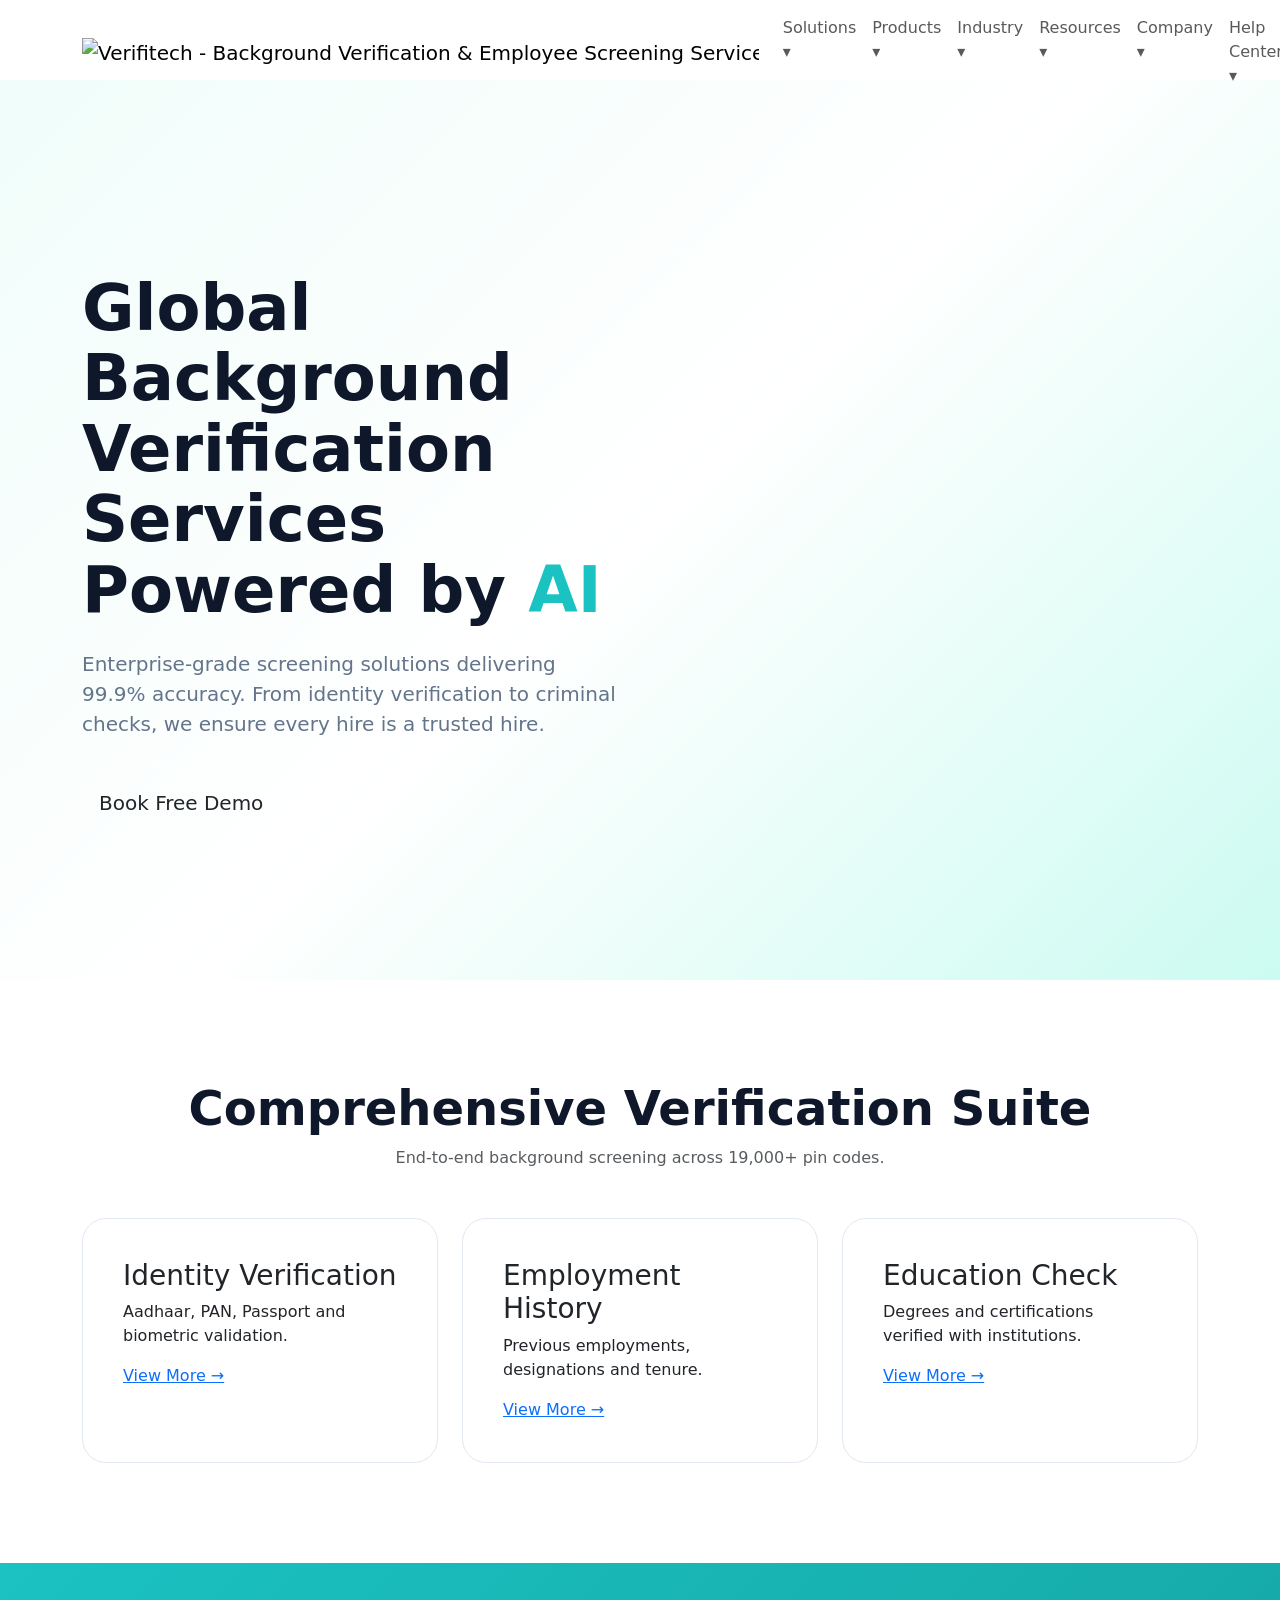
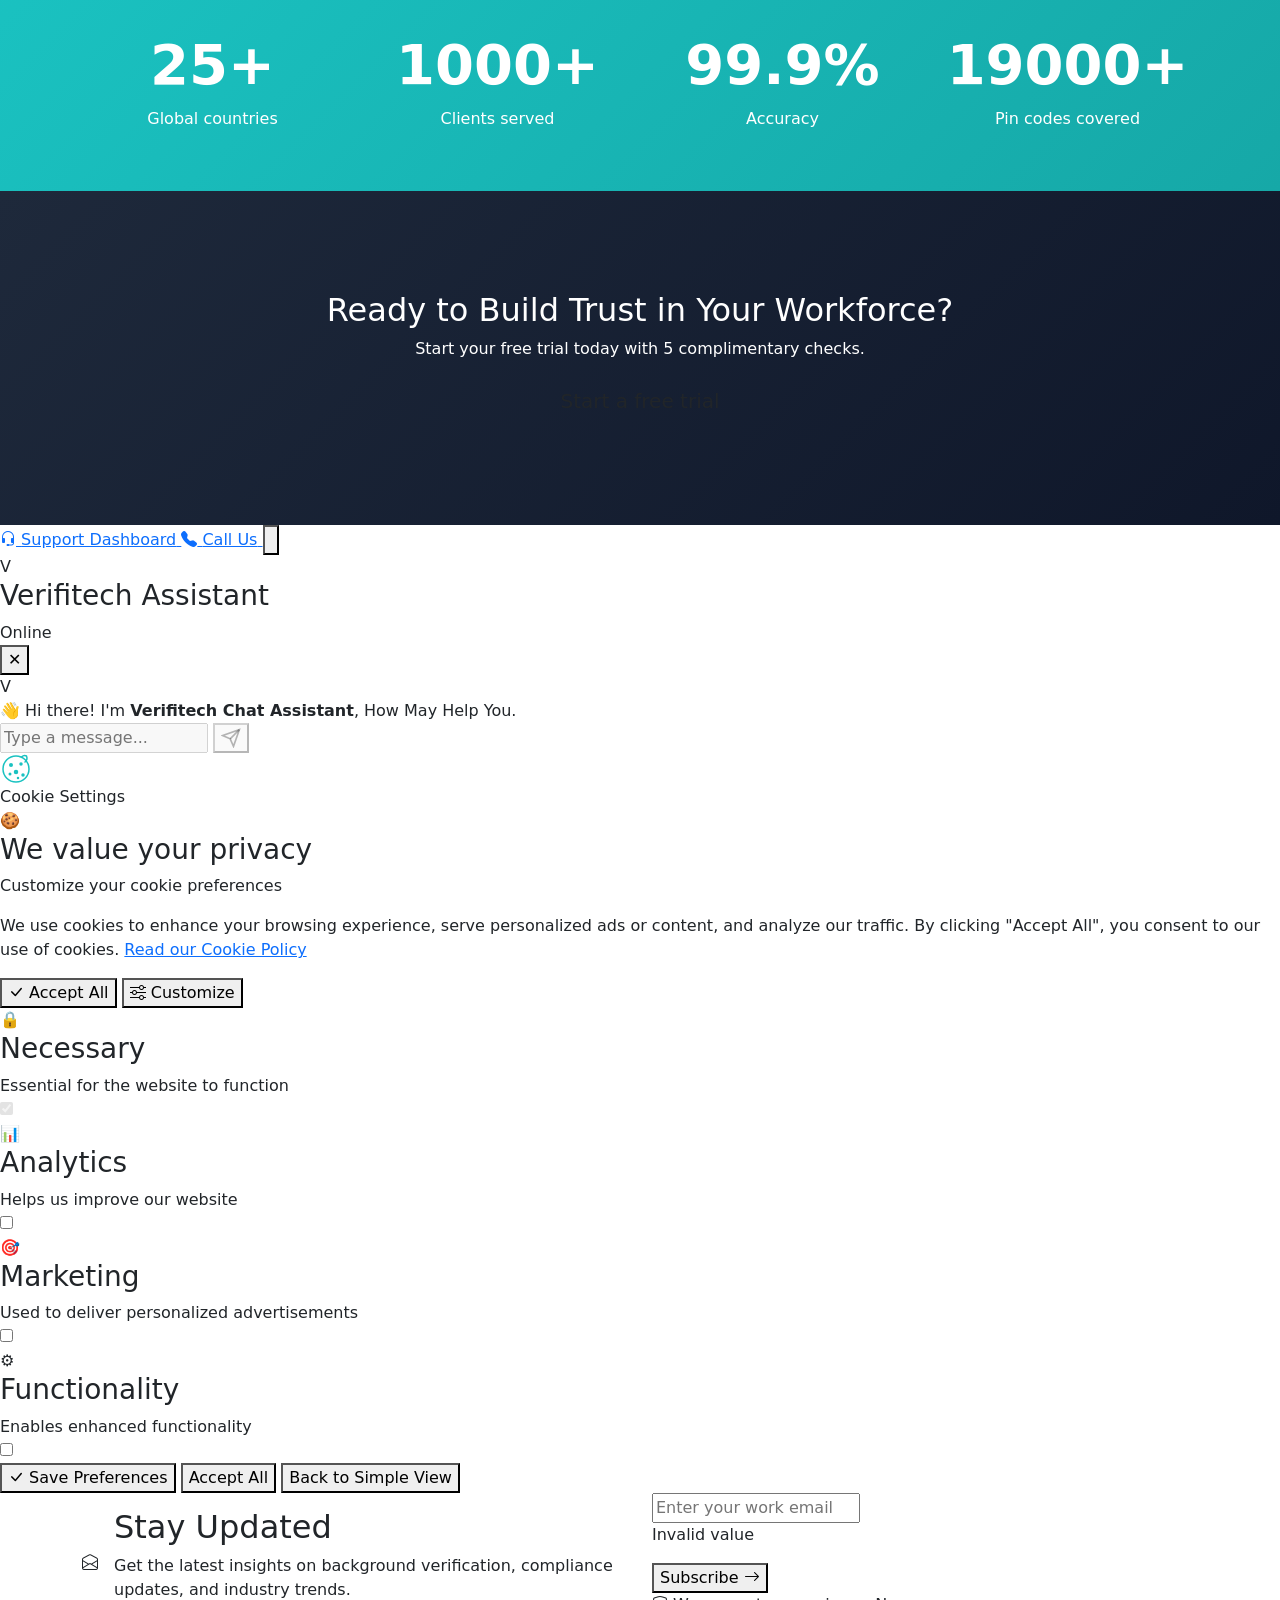
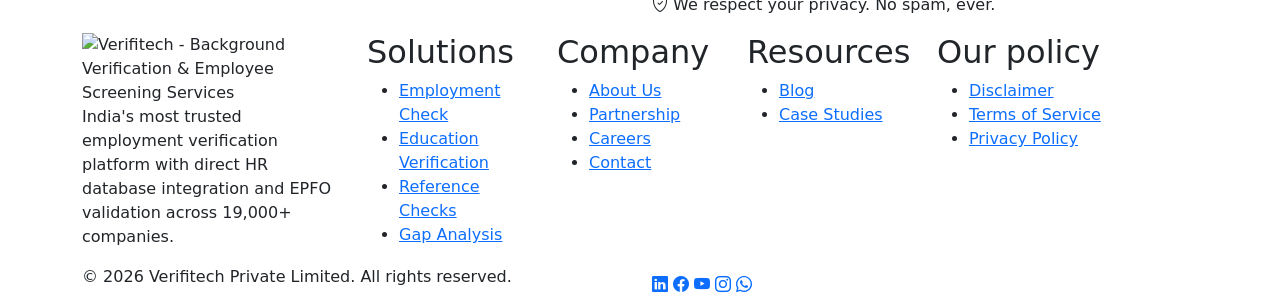
==== commit d77bd064: "Update index.html" ====
--- a/index.html
+++ b/index.html
@@ -116,12 +116,14 @@
   <div id="site-footer"></div>
 
   <!-- ========== SCRIPTS ========== -->
-  <script src="https://cdn.jsdelivr.net/npm/bootstrap@5.3.2/dist/js/bootstrap.bundle.min.js"></script>
-  <script src="/assets/js/include.js"></script>
-  <script>
-    loadHeader();
-    loadFooter();
-  </script>
+<!-- bottom of the page -->
+<script src="https://cdn.jsdelivr.net/npm/bootstrap@5.3.2/dist/js/bootstrap.bundle.min.js"></script>
+<script src="include.js"></script>
+<script>
+  loadHeader();
+  loadFooter();
+</script>
+<!-- remove the site-ui.js line for now -->
   <!-- cookie banner + chat widget scripts (moved out of index.html) -->
   <script src="/assets/js/site-ui.js"></script>
 </body>
